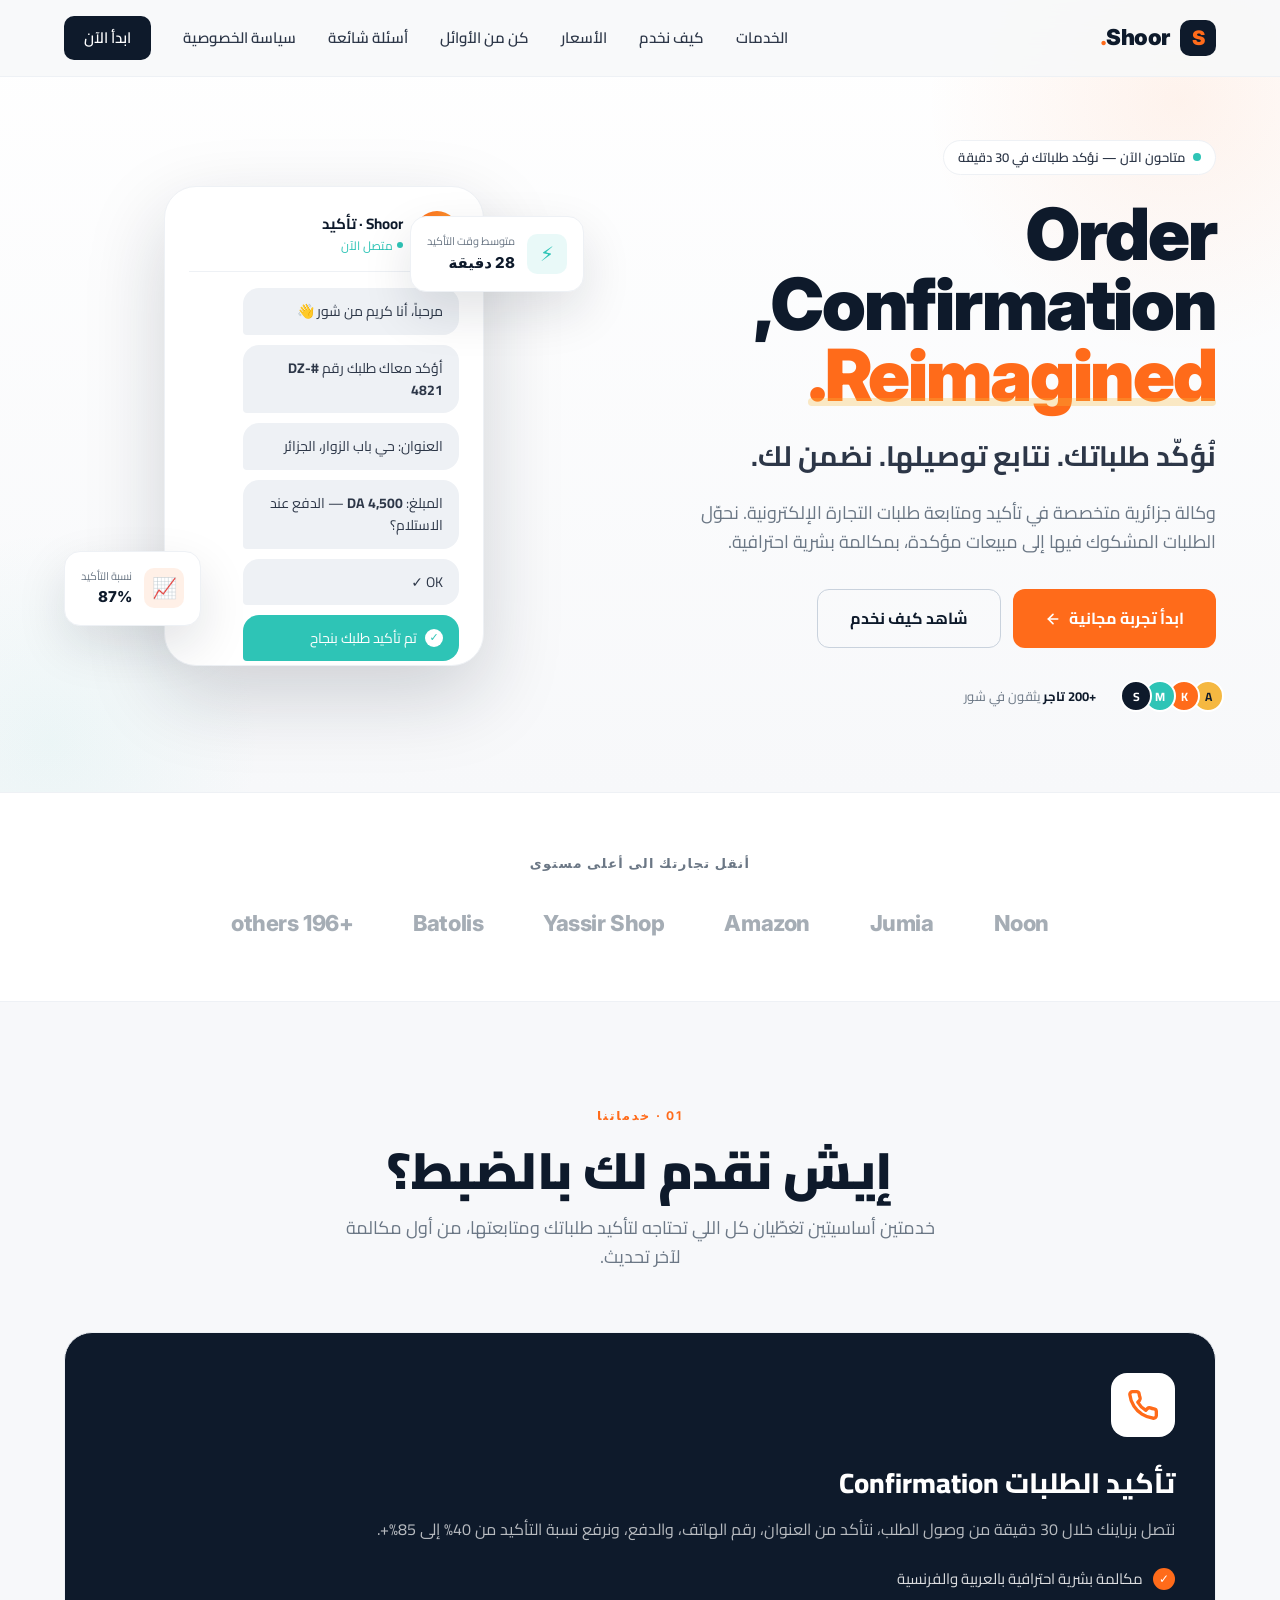
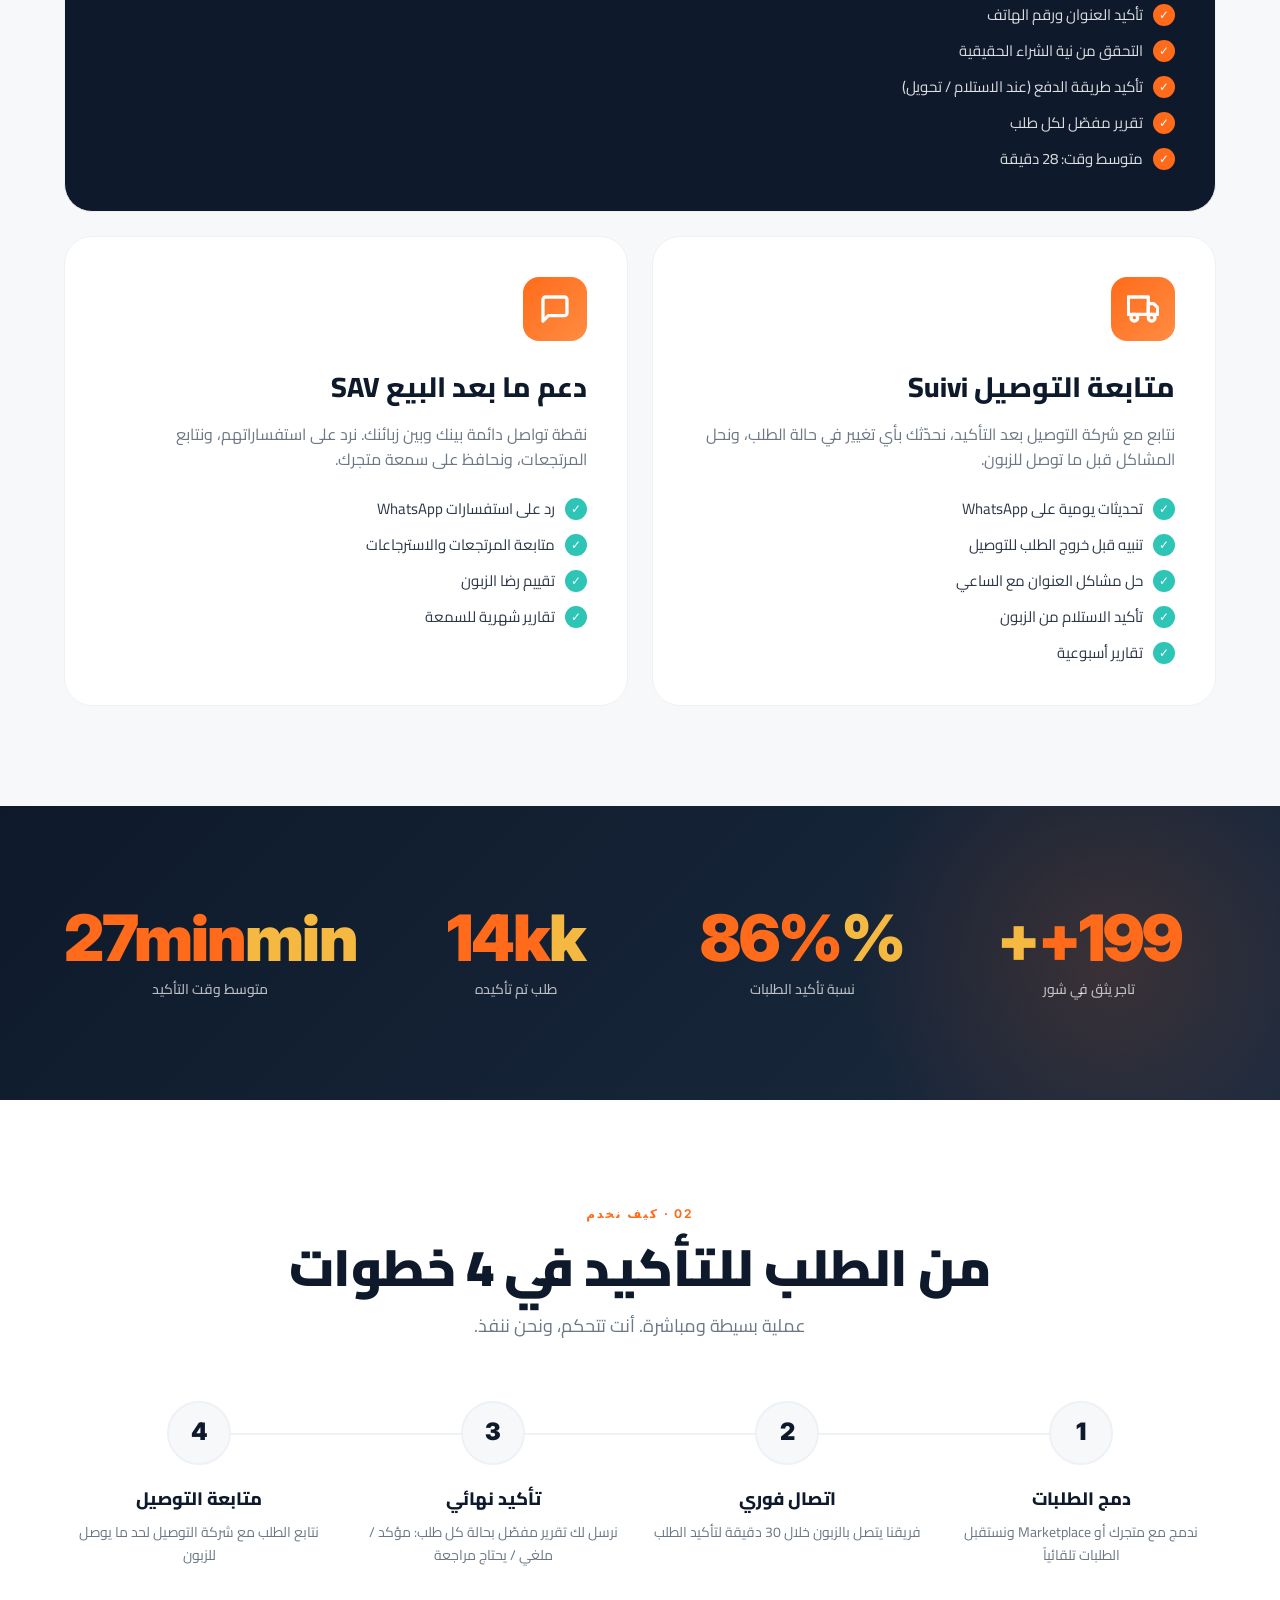
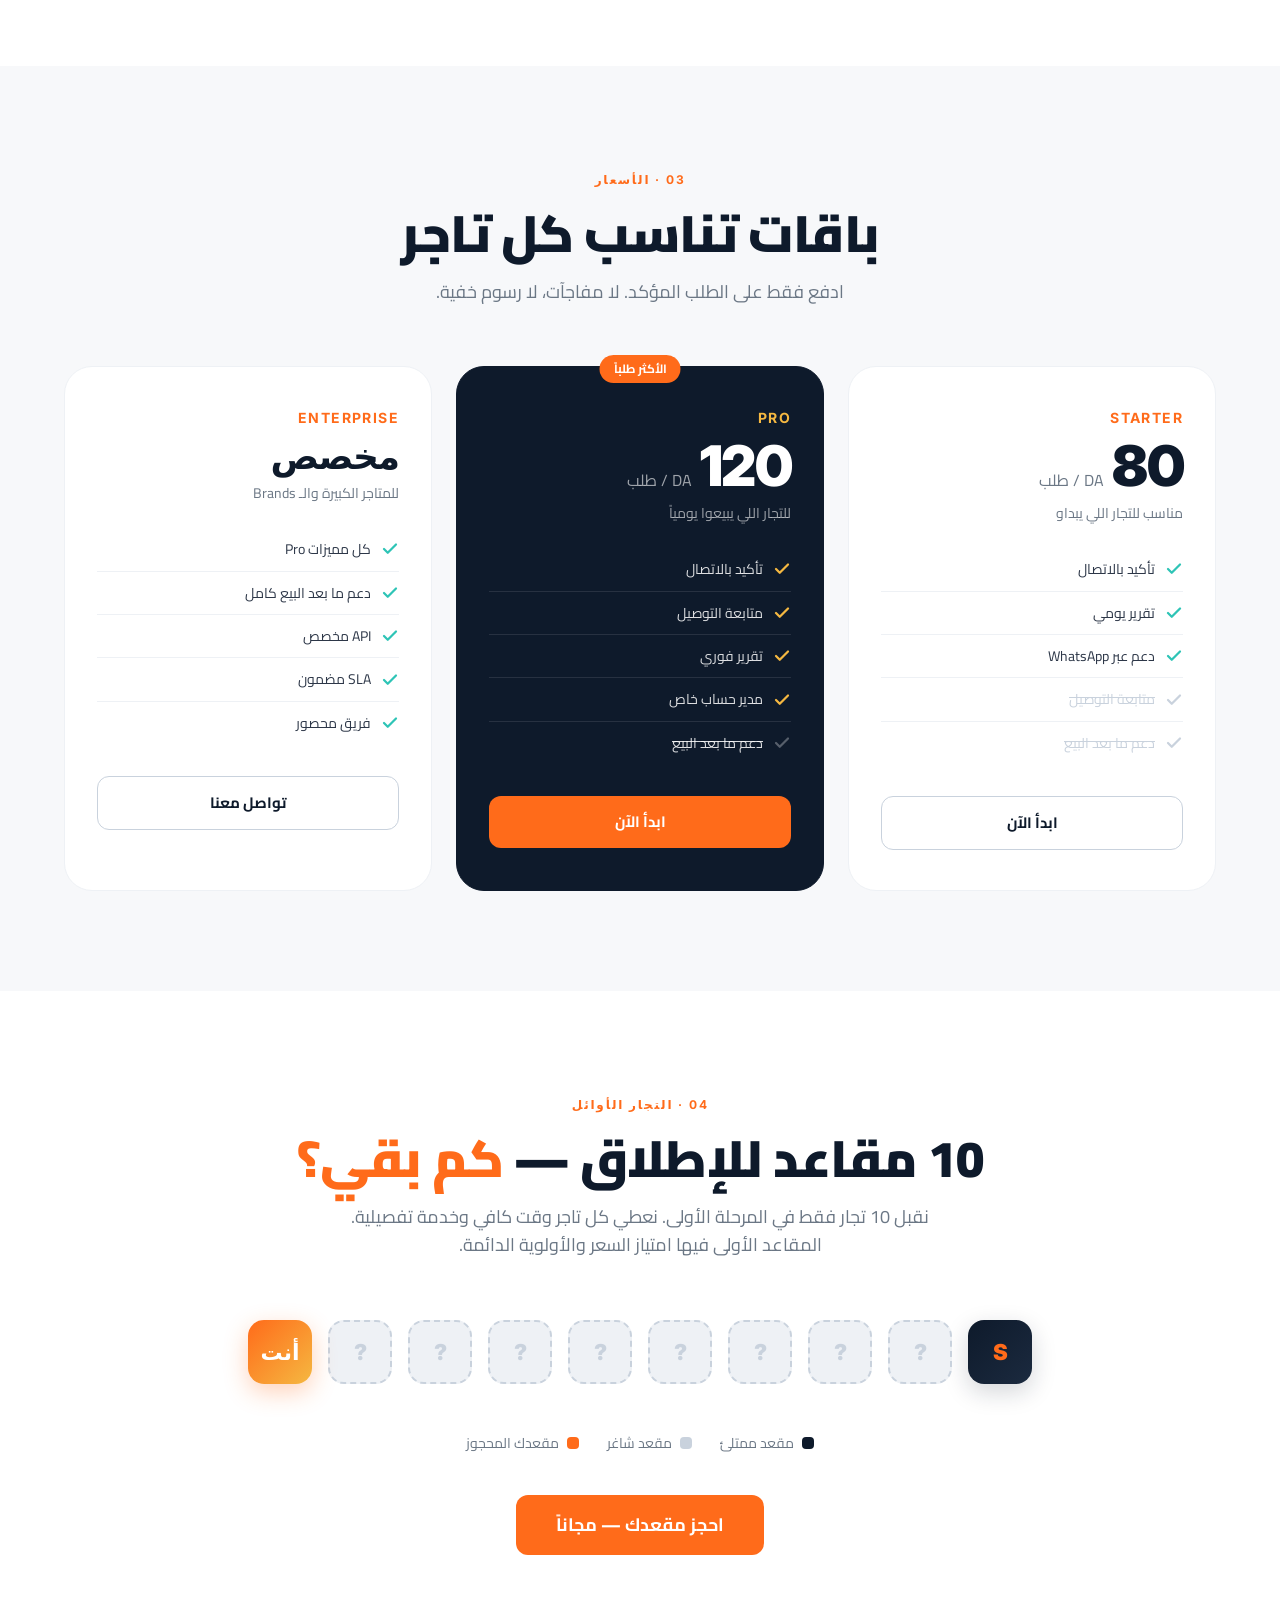
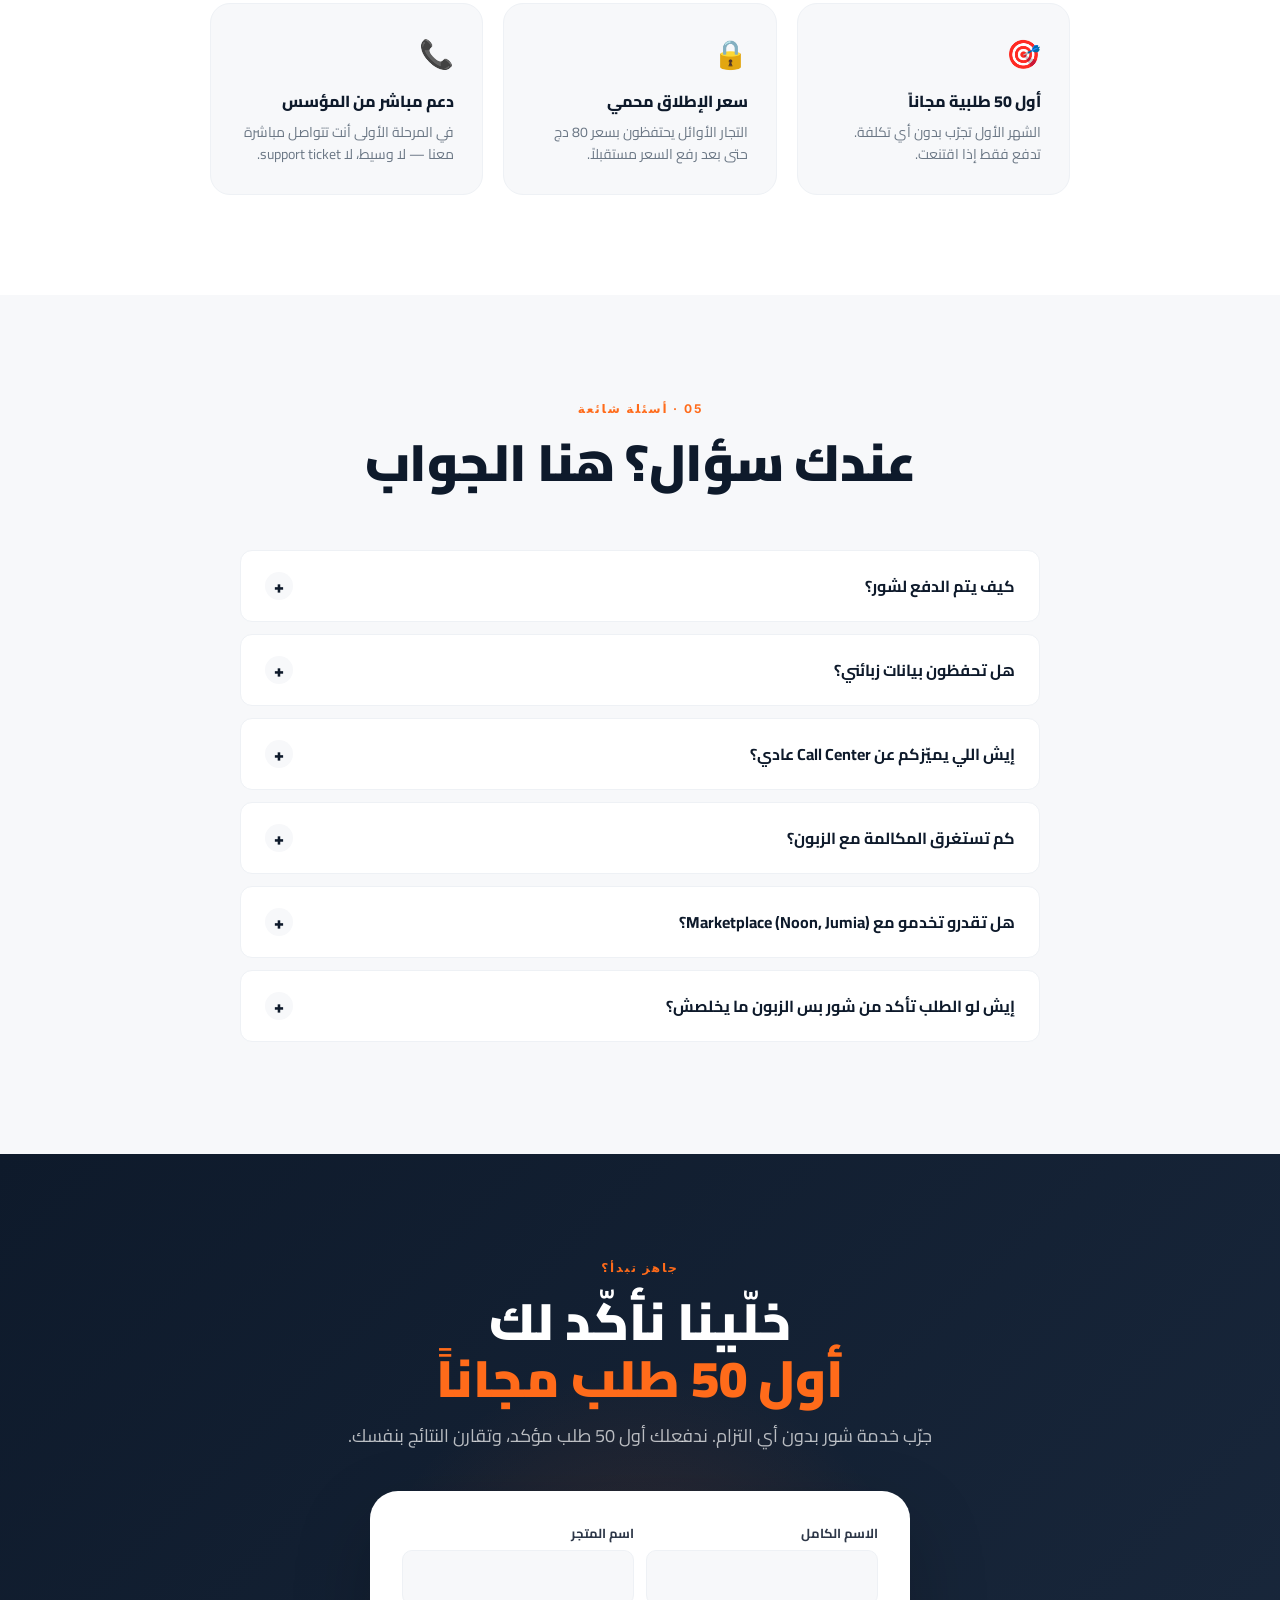
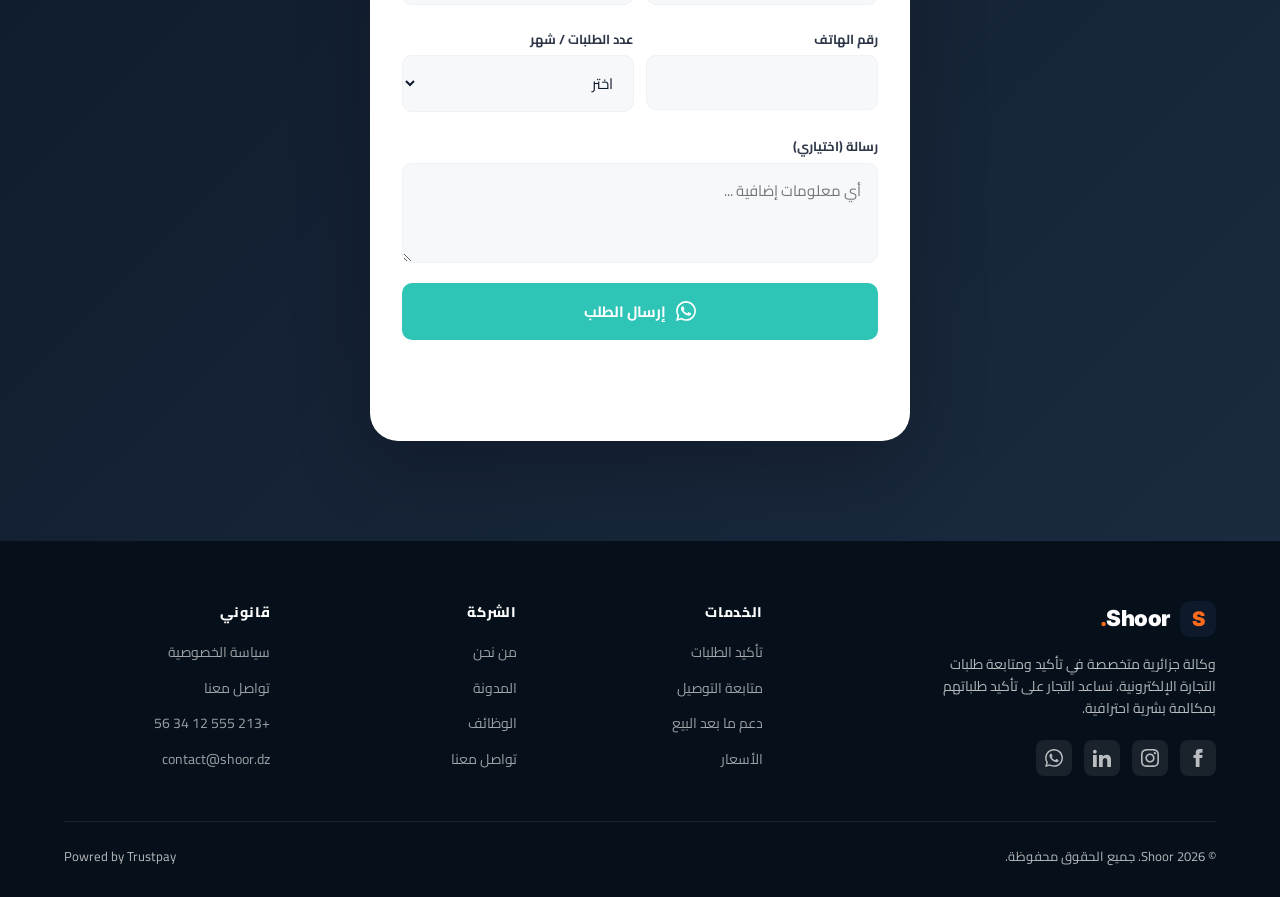
==== index.html @ 3af3f8d1 "Update index.html" ====
<!DOCTYPE html>
<html lang="ar" dir="rtl">
<head>
<meta charset="UTF-8" />
<meta name="viewport" content="width=device-width, initial-scale=1.0" />
<meta name="description" content="Shoor - وكالة تأكيد ومتابعة طلبات التجارة الإلكترونية في الجزائر. نؤكد طلبك في 30 دقيقة، بمكالمة بشرية احترافية." />
<meta name="theme-color" content="#0E1A2B" />
<title>Shoor · تأكيد طلبات التجارة الإلكترونية في الجزائر</title>

<link rel="preconnect" href="https://fonts.googleapis.com">
<link rel="preconnect" href="https://fonts.gstatic.com" crossorigin>
<link href="https://fonts.googleapis.com/css2?family=Cairo:wght@400;500;600;700;800;900&family=Inter:wght@400;500;600;700;800;900&display=swap" rel="stylesheet">

<style>
  :root {
    /* ====== BRAND TOKENS (EDITABLE) ====== */
    --navy:        #0E1A2B;
    --navy-soft:   #1B2A3F;
    --orange:      #FF6B1A;
    --orange-soft: #FF8C42;
    --gold:        #F5B841;
    --green:       #2EC4B6;
    --red:         #E63946;
    --off-white:   #F7F8FA;
    --gray-100:    #EEF1F5;
    --gray-300:    #C9D2DD;
    --gray-500:    #6B7785;
    --gray-700:    #2D3748;

    --font-ar: 'Cairo', system-ui, sans-serif;
    --font-en: 'Inter', system-ui, sans-serif;

    --radius-sm: 8px;
    --radius:    12px;
    --radius-lg: 20px;
    --radius-xl: 28px;

    --shadow-sm: 0 1px 2px rgba(14,26,43,0.06);
    --shadow:    0 4px 16px rgba(14,26,43,0.08);
    --shadow-lg: 0 20px 50px rgba(14,26,43,0.12);

    --container: 1200px;

    /* ====== WHATSAPP NUMBER (EDITABLE) ======
       غيّر الرقم هنا فقط — يبدأ بـ 213 دون علامة +
       Example: 213555123456
    */
    --whatsapp-number: "213782090353";
  }

  * { box-sizing: border-box; margin: 0; padding: 0; }
  html { scroll-behavior: smooth; }
  body {
    font-family: var(--font-ar);
    background: var(--off-white);
    color: var(--navy);
    line-height: 1.6;
    -webkit-font-smoothing: antialiased;
    overflow-x: hidden;
  }
  a { color: inherit; text-decoration: none; }
  button { font-family: inherit; cursor: pointer; border: none; background: none; }
  img, svg { display: block; max-width: 100%; }

  .container { max-width: var(--container); margin: 0 auto; padding: 0 24px; }

  /* ====== NAV ====== */
  .nav {
    position: fixed; top: 0; left: 0; right: 0; z-index: 100;
    background: rgba(247, 248, 250, 0.85);
    backdrop-filter: saturate(180%) blur(20px);
    -webkit-backdrop-filter: saturate(180%) blur(20px);
    border-bottom: 1px solid var(--gray-100);
    transition: background 0.3s;
  }
  .nav-inner {
    max-width: var(--container);
    margin: 0 auto; padding: 16px 24px;
    display: flex; justify-content: space-between; align-items: center;
  }
  .logo {
    display: flex; align-items: center; gap: 10px;
    font-family: var(--font-en); font-weight: 900; font-size: 22px;
    letter-spacing: -0.02em; color: var(--navy);
  }
  .logo-mark {
    width: 36px; height: 36px;
    background: var(--navy); border-radius: 10px;
    display: flex; align-items: center; justify-content: center;
    color: var(--orange); font-family: var(--font-en); font-weight: 900; font-size: 20px;
  }
  .logo-mark svg { width: 22px; height: 22px; }
  .nav-links {
    display: flex; gap: 32px; align-items: center;
  }
  .nav-links a {
    color: var(--gray-700); font-weight: 600; font-size: 15px;
    transition: color 0.2s;
  }
  .nav-links a:hover { color: var(--orange); }
  .nav-cta {
    background: var(--navy); color: white !important;
    padding: 10px 20px; border-radius: 10px;
    transition: transform 0.2s, background 0.2s;
  }
  .nav-cta:hover { background: var(--orange) !important; color: white !important; transform: translateY(-1px); }
  .nav-toggle { display: none; }

  /* ====== BUTTONS ====== */
  .btn {
    display: inline-flex; align-items: center; gap: 8px;
    padding: 14px 28px; border-radius: 12px;
    font-weight: 700; font-size: 15px;
    transition: all 0.2s;
    cursor: pointer;
  }
  .btn-primary { background: var(--orange); color: white; }
  .btn-primary:hover { background: var(--orange-soft); transform: translateY(-2px); box-shadow: 0 10px 24px rgba(255,107,26,0.3); }
  .btn-ghost { background: transparent; color: var(--navy); border: 1.5px solid var(--gray-300); }
  .btn-ghost:hover { border-color: var(--navy); background: var(--navy); color: white; }
  .btn-lg { padding: 16px 32px; font-size: 16px; }

  /* ====== HERO ====== */
  .hero {
    padding: 140px 0 80px;
    position: relative; overflow: hidden;
    background: linear-gradient(180deg, #FFFFFF 0%, var(--off-white) 100%);
  }
  .hero::before {
    content: ''; position: absolute; top: -200px; right: -200px;
    width: 600px; height: 600px;
    background: radial-gradient(circle, rgba(255,107,26,0.08) 0%, transparent 60%);
    border-radius: 50%;
    pointer-events: none;
  }
  .hero::after {
    content: ''; position: absolute; bottom: -200px; left: -200px;
    width: 500px; height: 500px;
    background: radial-gradient(circle, rgba(46,196,182,0.06) 0%, transparent 60%);
    border-radius: 50%;
    pointer-events: none;
  }
  .hero-grid {
    display: grid; grid-template-columns: 1.1fr 1fr;
    gap: 60px; align-items: center;
    position: relative; z-index: 1;
  }
  .hero-eyebrow {
    display: inline-flex; align-items: center; gap: 8px;
    background: white; border: 1px solid var(--gray-100);
    padding: 6px 14px; border-radius: 100px;
    font-size: 13px; font-weight: 600; color: var(--gray-700);
    margin-bottom: 24px;
  }
  .hero-eyebrow .dot {
    width: 8px; height: 8px; border-radius: 50%;
    background: var(--green);
    animation: pulse 2s ease-in-out infinite;
  }
  @keyframes pulse {
    0%, 100% { opacity: 1; transform: scale(1); }
    50% { opacity: 0.5; transform: scale(1.2); }
  }
  .hero h1 {
    font-family: var(--font-en);
    font-size: clamp(40px, 6vw, 72px);
    font-weight: 900; line-height: 0.98; letter-spacing: -0.03em;
    color: var(--navy); margin-bottom: 24px;
  }
  .hero h1 .accent { color: var(--orange); position: relative; display: inline-block; }
  .hero h1 .accent::after {
    content: ''; position: absolute; bottom: 4px; right: 0; left: 0;
    height: 8px; background: var(--gold); opacity: 0.3; border-radius: 4px;
  }
  .hero .ar-headline {
    font-size: clamp(20px, 2.5vw, 28px);
    color: var(--gray-700); font-weight: 700; margin-bottom: 20px;
  }
  .hero p {
    font-size: 18px; color: var(--gray-500);
    max-width: 540px; margin-bottom: 32px;
  }
  .hero-cta { display: flex; gap: 12px; flex-wrap: wrap; margin-bottom: 32px; }
  .hero-trust {
    display: flex; gap: 24px; align-items: center; flex-wrap: wrap;
    color: var(--gray-500); font-size: 13px;
  }
  .hero-trust .avatars { display: flex; }
  .hero-trust .avatars span {
    width: 32px; height: 32px; border-radius: 50%;
    border: 2px solid white; margin-right: -8px;
    background: var(--gold);
    display: flex; align-items: center; justify-content: center;
    font-weight: 700; color: var(--navy); font-size: 12px;
  }
  .hero-trust .avatars span:nth-child(2) { background: var(--orange); color: white; }
  .hero-trust .avatars span:nth-child(3) { background: var(--green); color: white; }
  .hero-trust .avatars span:nth-child(4) { background: var(--navy); color: white; }

  /* Hero visual */
  .hero-visual {
    position: relative; height: 480px;
  }
  .phone-card {
    position: absolute; top: 0; right: 50%; transform: translateX(50%);
    width: 320px; height: 480px;
    background: white; border-radius: 32px;
    box-shadow: 0 30px 80px rgba(14,26,43,0.18);
    padding: 24px;
    border: 1px solid var(--gray-100);
    overflow: hidden;
  }
  .phone-header {
    display: flex; align-items: center; gap: 12px;
    padding-bottom: 16px; border-bottom: 1px solid var(--gray-100);
    margin-bottom: 16px;
  }
  .phone-avatar {
    width: 44px; height: 44px; border-radius: 50%;
    background: linear-gradient(135deg, var(--orange), var(--gold));
    display: flex; align-items: center; justify-content: center;
    color: white; font-weight: 800; font-size: 18px;
    font-family: var(--font-en);
  }
  .phone-name { font-weight: 700; color: var(--navy); font-size: 15px; }
  .phone-status { font-size: 12px; color: var(--green); display: flex; align-items: center; gap: 4px; }
  .phone-status::before { content: ''; width: 6px; height: 6px; background: var(--green); border-radius: 50%; }
  .chat-bubble {
    background: var(--gray-100);
    padding: 12px 16px; border-radius: 16px 16px 16px 4px;
    font-size: 14px; color: var(--gray-700);
    margin-bottom: 10px; max-width: 80%;
  }
  .chat-bubble.incoming {
    background: var(--navy); color: white;
    border-radius: 16px 16px 4px 16px;
    margin-right: auto; margin-left: 0;
  }
  .chat-bubble.success {
    background: var(--green); color: white;
    border-radius: 16px 16px 16px 4px;
    display: flex; align-items: center; gap: 8px;
  }
  .chat-bubble .check {
    width: 18px; height: 18px; border-radius: 50%;
    background: white; color: var(--green);
    display: flex; align-items: center; justify-content: center;
    font-size: 11px; font-weight: 900;
  }
  .phone-typing {
    display: inline-flex; gap: 4px; padding: 8px 0;
  }
  .phone-typing span {
    width: 6px; height: 6px; background: var(--gray-300);
    border-radius: 50%;
    animation: typing 1.4s ease-in-out infinite;
  }
  .phone-typing span:nth-child(2) { animation-delay: 0.2s; }
  .phone-typing span:nth-child(3) { animation-delay: 0.4s; }
  @keyframes typing {
    0%, 60%, 100% { opacity: 0.3; transform: translateY(0); }
    30% { opacity: 1; transform: translateY(-4px); }
  }

  /* Floating cards */
  .floating-card {
    position: absolute;
    background: white; border-radius: 16px;
    box-shadow: var(--shadow-lg);
    padding: 16px; display: flex; align-items: center; gap: 12px;
    border: 1px solid var(--gray-100);
  }
  .floating-card .icon {
    width: 40px; height: 40px; border-radius: 10px;
    display: flex; align-items: center; justify-content: center;
    font-size: 20px;
  }
  .floating-card .label { font-size: 11px; color: var(--gray-500); }
  .floating-card .value { font-weight: 800; color: var(--navy); font-size: 15px; font-family: var(--font-en); }
  .fc-1 { top: 30px; right: 0; animation: float 4s ease-in-out infinite; }
  .fc-1 .icon { background: rgba(46,196,182,0.1); color: var(--green); }
  .fc-2 { bottom: 40px; left: 0; animation: float 4s ease-in-out infinite 2s; }
  .fc-2 .icon { background: rgba(255,107,26,0.1); color: var(--orange); }
  @keyframes float {
    0%, 100% { transform: translateY(0); }
    50% { transform: translateY(-12px); }
  }

  /* ====== SECTION DEFAULTS ====== */
  section { padding: 100px 0; position: relative; }
  .section-eyebrow {
    display: inline-block;
    font-family: var(--font-en);
    font-size: 12px; font-weight: 700; letter-spacing: 0.15em;
    text-transform: uppercase;
    color: var(--orange);
    margin-bottom: 16px;
  }
  .section-title {
    font-family: var(--font-ar);
    font-size: clamp(32px, 4vw, 52px);
    font-weight: 900; line-height: 1.1;
    color: var(--navy);
    margin-bottom: 16px;
    letter-spacing: -0.01em;
  }
  .section-sub {
    font-size: 18px; color: var(--gray-500);
    max-width: 600px; margin: 0 auto 60px;
    text-align: center;
  }
  .section-head { text-align: center; margin-bottom: 60px; }

  /* ====== LOGOS / TRUSTED BY ====== */
  .trusted {
    padding: 60px 0;
    background: white;
    border-top: 1px solid var(--gray-100);
    border-bottom: 1px solid var(--gray-100);
  }
  .trusted-label {
    text-align: center; color: var(--gray-500);
    font-size: 13px; font-weight: 600; letter-spacing: 0.1em;
    text-transform: uppercase; margin-bottom: 32px;
    font-family: var(--font-en);
  }
  .trusted-logos {
    display: flex; gap: 60px; justify-content: center; align-items: center;
    flex-wrap: wrap;
    opacity: 0.6;
  }
  .trusted-logos div {
    font-family: var(--font-en); font-weight: 800;
    color: var(--gray-500); font-size: 22px;
    letter-spacing: -0.02em;
  }

  /* ====== SERVICES ====== */
  .services { background: var(--off-white); }
  .services-grid {
    display: grid; grid-template-columns: repeat(2, 1fr);
    gap: 24px;
  }
  .service-card {
    background: white; border-radius: var(--radius-xl);
    padding: 40px; position: relative; overflow: hidden;
    transition: transform 0.3s, box-shadow 0.3s;
    border: 1px solid var(--gray-100);
  }
  .service-card:hover { transform: translateY(-4px); box-shadow: var(--shadow-lg); }
  .service-card.featured {
    background: var(--navy); color: white;
    grid-column: span 2;
  }
  .service-card.featured .service-desc { color: rgba(255,255,255,0.7); }
  .service-card.featured .service-features li { color: rgba(255,255,255,0.85); }
  .service-icon {
    width: 64px; height: 64px; border-radius: 16px;
    background: linear-gradient(135deg, var(--orange) 0%, var(--orange-soft) 100%);
    display: flex; align-items: center; justify-content: center;
    color: white; margin-bottom: 24px;
  }
  .service-card.featured .service-icon { background: white; color: var(--orange); }
  .service-icon svg { width: 32px; height: 32px; }
  .service-title {
    font-size: 28px; font-weight: 800;
    margin-bottom: 12px; color: inherit;
  }
  .service-desc {
    font-size: 16px; color: var(--gray-500);
    margin-bottom: 24px;
  }
  .service-features { list-style: none; display: grid; gap: 12px; }
  .service-features li {
    display: flex; align-items: center; gap: 10px;
    font-size: 15px; color: var(--gray-700);
  }
  .service-features li::before {
    content: '✓'; width: 22px; height: 22px; border-radius: 50%;
    background: var(--green); color: white;
    display: flex; align-items: center; justify-content: center;
    font-size: 12px; font-weight: 900; flex-shrink: 0;
  }
  .service-card.featured .service-features li::before { background: var(--orange); }

  /* ====== STATS ====== */
  .stats {
    background: linear-gradient(135deg, var(--navy) 0%, var(--navy-soft) 100%);
    color: white;
    position: relative; overflow: hidden;
  }
  .stats::before {
    content: ''; position: absolute; top: -50%; right: -10%;
    width: 600px; height: 600px;
    background: radial-gradient(circle, rgba(255,107,26,0.15) 0%, transparent 60%);
    border-radius: 50%;
  }
  .stats-grid {
    display: grid; grid-template-columns: repeat(4, 1fr);
    gap: 32px; position: relative; z-index: 1;
  }
  .stat {
    text-align: center;
  }
  .stat-num {
    font-family: var(--font-en);
    font-size: clamp(40px, 5vw, 64px);
    font-weight: 900; letter-spacing: -0.03em;
    color: var(--orange);
    margin-bottom: 8px; line-height: 1;
  }
  .stat-num::after { content: attr(data-suffix); color: var(--gold); }
  .stat-label {
    font-size: 14px; color: rgba(255,255,255,0.7);
    font-weight: 500;
  }

  /* ====== PROCESS ====== */
  .process { background: white; }
  .process-grid {
    display: grid; grid-template-columns: repeat(4, 1fr);
    gap: 24px; position: relative;
  }
  .process-step {
    text-align: center; position: relative;
  }
  .process-num {
    width: 64px; height: 64px; border-radius: 50%;
    background: var(--off-white); color: var(--navy);
    display: flex; align-items: center; justify-content: center;
    font-family: var(--font-en); font-weight: 900; font-size: 24px;
    margin: 0 auto 20px;
    border: 2px solid var(--gray-100);
    position: relative; z-index: 1;
    transition: all 0.3s;
  }
  .process-step:hover .process-num {
    background: var(--orange); color: white; border-color: var(--orange);
    transform: scale(1.1);
  }
  .process-title {
    font-size: 18px; font-weight: 800; color: var(--navy);
    margin-bottom: 8px;
  }
  .process-desc {
    font-size: 14px; color: var(--gray-500);
  }
  .process-grid::before {
    content: ''; position: absolute;
    top: 32px; right: 12.5%; left: 12.5%;
    height: 2px; background: var(--gray-100);
    z-index: 0;
  }

  /* ====== PRICING ====== */
  .pricing { background: var(--off-white); }
  .pricing-grid {
    display: grid; grid-template-columns: repeat(3, 1fr);
    gap: 24px;
  }
  .price-card {
    background: white; border-radius: var(--radius-xl);
    padding: 40px 32px;
    border: 1.5px solid var(--gray-100);
    transition: transform 0.3s, box-shadow 0.3s, border-color 0.3s;
    position: relative;
  }
  .price-card:hover { transform: translateY(-4px); box-shadow: var(--shadow-lg); }
  .price-card.popular {
    background: var(--navy); color: white;
    border-color: var(--navy);
    transform: scale(1.05);
  }
  .price-card.popular:hover { transform: scale(1.05) translateY(-4px); }
  .price-badge {
    position: absolute; top: -12px; left: 50%; transform: translateX(-50%);
    background: var(--orange); color: white;
    padding: 4px 14px; border-radius: 100px;
    font-size: 12px; font-weight: 700;
  }
  .price-name {
    font-size: 14px; font-weight: 700;
    color: var(--orange); text-transform: uppercase;
    letter-spacing: 0.1em; margin-bottom: 8px;
    font-family: var(--font-en);
  }
  .price-card.popular .price-name { color: var(--gold); }
  .price-amount {
    display: flex; align-items: baseline; gap: 8px;
    margin-bottom: 8px;
  }
  .price-amount .num {
    font-family: var(--font-en);
    font-size: 56px; font-weight: 900;
    line-height: 1; letter-spacing: -0.03em;
    color: var(--navy);
  }
  .price-card.popular .price-amount .num { color: white; }
  .price-amount .currency { font-size: 16px; color: var(--gray-500); }
  .price-card.popular .price-amount .currency { color: rgba(255,255,255,0.6); }
  .price-period { font-size: 14px; color: var(--gray-500); margin-bottom: 24px; }
  .price-card.popular .price-period { color: rgba(255,255,255,0.6); }
  .price-features { list-style: none; margin-bottom: 32px; }
  .price-features li {
    padding: 10px 0; font-size: 14px;
    display: flex; align-items: center; gap: 10px;
    color: var(--gray-700);
    border-bottom: 1px solid var(--gray-100);
  }
  .price-features li:last-child { border: none; }
  .price-card.popular .price-features li { color: rgba(255,255,255,0.85); border-color: rgba(255,255,255,0.1); }
  .price-features li svg { width: 18px; height: 18px; flex-shrink: 0; }
  .price-features li.disabled { color: var(--gray-300); text-decoration: line-through; }

  /* ====== EARLY ADOPTERS ====== */
  .early { background: white; }
  .early-inner {
    max-width: 860px; margin: 0 auto; text-align: center;
  }
  .early-slots {
    display: flex; justify-content: center; gap: 16px;
    flex-wrap: wrap; margin: 48px 0;
  }
  .slot {
    width: 64px; height: 64px; border-radius: 16px;
    display: flex; align-items: center; justify-content: center;
    font-size: 22px; font-weight: 900; font-family: var(--font-en);
    transition: transform 0.2s;
  }
  .slot:hover { transform: translateY(-3px); }
  .slot.taken {
    background: linear-gradient(135deg, var(--navy), var(--navy-soft));
    color: var(--orange);
    box-shadow: 0 8px 24px rgba(14,26,43,0.18);
  }
  .slot.open {
    background: var(--gray-100);
    color: var(--gray-300);
    border: 2px dashed var(--gray-300);
  }
  .slot.open::after { content: '?'; }
  .slot.you {
    background: linear-gradient(135deg, var(--orange), var(--gold));
    color: white;
    box-shadow: 0 8px 24px rgba(255,107,26,0.30);
    animation: pulse-slot 2s infinite;
  }
  @keyframes pulse-slot {
    0%, 100% { box-shadow: 0 8px 24px rgba(255,107,26,0.30); }
    50%       { box-shadow: 0 8px 36px rgba(255,107,26,0.55); }
  }
  .slots-legend {
    display: flex; justify-content: center; gap: 28px;
    margin-bottom: 40px; flex-wrap: wrap;
  }
  .legend-item {
    display: flex; align-items: center; gap: 8px;
    font-size: 14px; color: var(--gray-500);
  }
  .legend-dot {
    width: 12px; height: 12px; border-radius: 4px;
  }
  .legend-dot.taken  { background: var(--navy); }
  .legend-dot.open   { background: var(--gray-300); border: 2px dashed var(--gray-300); }
  .legend-dot.you    { background: var(--orange); }
  .early-perks {
    display: grid; grid-template-columns: repeat(3,1fr);
    gap: 20px; margin-top: 48px; text-align: right;
  }
  .perk-card {
    background: var(--off-white); border-radius: var(--radius-lg);
    padding: 28px; border: 1px solid var(--gray-100);
  }
  .perk-icon { font-size: 28px; margin-bottom: 12px; }
  .perk-title { font-weight: 800; color: var(--navy); margin-bottom: 6px; font-size: 16px; }
  .perk-desc  { font-size: 14px; color: var(--gray-500); line-height: 1.6; }

  /* ====== FAQ ====== */
  .faq { background: var(--off-white); }
  .faq-list { max-width: 800px; margin: 0 auto; }
  .faq-item {
    background: white; border-radius: var(--radius);
    margin-bottom: 12px; overflow: hidden;
    border: 1px solid var(--gray-100);
    transition: all 0.3s;
  }
  .faq-item.active { box-shadow: var(--shadow); }
  .faq-q {
    width: 100%; text-align: right;
    padding: 20px 24px;
    display: flex; justify-content: space-between; align-items: center;
    font-weight: 700; font-size: 16px; color: var(--navy);
  }
  .faq-q .icon {
    width: 28px; height: 28px; border-radius: 50%;
    background: var(--off-white); color: var(--navy);
    display: flex; align-items: center; justify-content: center;
    font-size: 18px; font-weight: 900;
    transition: all 0.3s;
    flex-shrink: 0; margin-right: 12px;
  }
  .faq-item.active .faq-q .icon {
    background: var(--orange); color: white; transform: rotate(45deg);
  }
  .faq-a {
    max-height: 0; overflow: hidden;
    transition: max-height 0.3s ease, padding 0.3s ease;
    color: var(--gray-500); font-size: 15px; line-height: 1.7;
  }
  .faq-item.active .faq-a { max-height: 300px; padding: 0 24px 20px; }

  /* ====== CTA / CONTACT ====== */
  .cta {
    background: linear-gradient(135deg, var(--navy) 0%, var(--navy-soft) 100%);
    color: white; position: relative; overflow: hidden;
  }
  .cta::before {
    content: ''; position: absolute; top: 50%; left: 50%;
    transform: translate(-50%, -50%);
    width: 800px; height: 800px;
    background: radial-gradient(circle, rgba(255,107,26,0.15) 0%, transparent 50%);
    pointer-events: none;
  }
  .cta-content { text-align: center; position: relative; z-index: 1; }
  .cta h2 {
    font-size: clamp(32px, 4vw, 52px);
    font-weight: 900; line-height: 1.1;
    margin-bottom: 16px;
  }
  .cta h2 .accent { color: var(--orange); }
  .cta p {
    font-size: 18px; color: rgba(255,255,255,0.7);
    max-width: 600px; margin: 0 auto 40px;
  }
  .contact-form {
    max-width: 540px; margin: 0 auto;
    background: white; padding: 32px;
    border-radius: var(--radius-xl);
    box-shadow: 0 30px 80px rgba(0,0,0,0.2);
  }
  .form-row { display: grid; grid-template-columns: 1fr 1fr; gap: 12px; margin-bottom: 12px; }
  .form-group { margin-bottom: 12px; text-align: right; }
  .form-group label {
    display: block; font-size: 13px; font-weight: 700;
    color: var(--gray-700); margin-bottom: 6px;
  }
  .form-group input, .form-group select, .form-group textarea {
    width: 100%; padding: 12px 16px;
    border: 1.5px solid var(--gray-100);
    border-radius: 10px; font-family: inherit; font-size: 15px;
    color: var(--navy); background: var(--off-white);
    transition: border-color 0.2s;
    direction: rtl;
  }
  .form-group input:focus, .form-group select:focus, .form-group textarea:focus {
    outline: none; border-color: var(--orange); background: white;
  }
  .form-group textarea { resize: vertical; min-height: 100px; }
  .form-submit {
    width: 100%; padding: 14px;
    background: var(--green); color: white;
    border-radius: 10px; font-weight: 700; font-size: 15px;
    margin-top: 8px;
    transition: all 0.2s;
    display: flex; align-items: center; justify-content: center; gap: 10px;
  }
  .form-submit:hover { background: #25a99c; transform: translateY(-1px); box-shadow: 0 10px 24px rgba(46,196,182,0.3); }
  .form-submit svg { width: 20px; height: 20px; }
  .form-note {
    text-align: center; margin-top: 12px;
    font-size: 12px; color: var(--gray-500);
  }
  .form-preview {
    margin-top: 12px;
    padding: 12px;
    background: var(--off-white);
    border: 1px dashed var(--gray-300);
    border-radius: 10px;
    font-size: 12px;
    color: var(--gray-500);
    text-align: right;
    max-height: 140px;
    overflow-y: auto;
    display: none;
    white-space: pre-wrap;
    direction: rtl;
  }
  .form-preview.visible { display: block; }

  /* ====== PRIVACY POLICY MODAL ====== */
  .modal-overlay {
    position: fixed; inset: 0;
    background: rgba(14, 26, 43, 0.7);
    backdrop-filter: blur(8px);
    -webkit-backdrop-filter: blur(8px);
    z-index: 1000;
    display: none;
    align-items: center; justify-content: center;
    padding: 24px;
    animation: fadeIn 0.25s ease;
  }
  .modal-overlay.open { display: flex; }
  @keyframes fadeIn { from { opacity: 0; } to { opacity: 1; } }
  .modal {
    background: white;
    border-radius: var(--radius-xl);
    width: 100%;
    max-width: 820px;
    max-height: 90vh;
    display: flex; flex-direction: column;
    box-shadow: 0 40px 100px rgba(0,0,0,0.4);
    overflow: hidden;
    animation: slideUp 0.3s ease;
  }
  @keyframes slideUp {
    from { transform: translateY(20px); opacity: 0; }
    to   { transform: translateY(0); opacity: 1; }
  }
  .modal-header {
    padding: 24px 32px;
    border-bottom: 1px solid var(--gray-100);
    display: flex; justify-content: space-between; align-items: center;
    background: var(--navy); color: white;
  }
  .modal-title { font-size: 22px; font-weight: 800; display: flex; align-items: center; gap: 10px; }
  .modal-title svg { width: 24px; height: 24px; color: var(--orange); }
  .modal-close {
    width: 36px; height: 36px;
    border-radius: 10px;
    background: rgba(255,255,255,0.08);
    color: white;
    display: flex; align-items: center; justify-content: center;
    font-size: 22px;
    transition: all 0.2s;
  }
  .modal-close:hover { background: var(--red); transform: rotate(90deg); }
  .modal-toolbar {
    padding: 14px 32px;
    border-bottom: 1px solid var(--gray-100);
    background: var(--off-white);
    display: flex; justify-content: space-between; align-items: center;
    gap: 12px; flex-wrap: wrap;
  }
  .toolbar-info {
    font-size: 13px; color: var(--gray-500);
    display: flex; align-items: center; gap: 8px;
  }
  .toolbar-info .dot {
    width: 8px; height: 8px; border-radius: 50%;
    background: var(--green);
  }
  .toolbar-info .dot.saved { background: var(--green); }
  .toolbar-info .dot.unsaved { background: var(--gold); }
  .toolbar-actions { display: flex; gap: 8px; flex-wrap: wrap; }
  .toolbar-btn {
    padding: 8px 16px;
    border-radius: 8px;
    font-size: 13px; font-weight: 700;
    border: 1.5px solid var(--gray-300);
    background: white;
    color: var(--gray-700);
    transition: all 0.2s;
    display: inline-flex; align-items: center; gap: 6px;
  }
  .toolbar-btn:hover { border-color: var(--navy); color: var(--navy); }
  .toolbar-btn.primary {
    background: var(--orange); color: white; border-color: var(--orange);
  }
  .toolbar-btn.primary:hover { background: var(--orange-soft); border-color: var(--orange-soft); }
  .toolbar-btn.danger {
    background: white; color: var(--red); border-color: var(--gray-300);
  }
  .toolbar-btn.danger:hover { background: var(--red); color: white; border-color: var(--red); }
  .toolbar-btn svg { width: 14px; height: 14px; }
  .modal-body {
    flex: 1; overflow-y: auto;
    padding: 24px 32px;
  }
  .modal-body .policy-readonly {
    flex: 1;
    overflow-y: auto;
    width: 100%;
    min-height: 360px;
    padding: 24px 32px;
    font-family: var(--font-ar);
    font-size: 15px;
    line-height: 1.9;
    color: var(--gray-700);
    direction: rtl;
    text-align: right;
    white-space: pre-wrap;
    word-wrap: break-word;
    margin: 0;
    background: transparent;
    user-select: text;
    -webkit-user-select: text;
    -moz-user-select: text;
    -ms-user-select: text;
  }
  .modal-body .policy-readonly::selection { background: rgba(255, 107, 26, 0.25); }
  .modal-body textarea { display: none; } /* إزالة أي textarea قابل للتعديل */
  .modal-footer {
    padding: 16px 32px;
    border-top: 1px solid var(--gray-100);
    background: var(--off-white);
    display: flex; justify-content: space-between; align-items: center;
    font-size: 12px; color: var(--gray-500);
    flex-wrap: wrap; gap: 8px;
  }
  .modal-footer .meta { display: flex; gap: 16px; flex-wrap: wrap; }
  .modal-footer .meta span { display: inline-flex; align-items: center; gap: 6px; }
  .modal-footer .meta strong { color: var(--navy); font-weight: 700; }

  /* ====== FOOTER ====== */
  .footer { background: #06101A; color: rgba(255,255,255,0.7); padding: 60px 0 30px; }
  .footer-grid {
    display: grid; grid-template-columns: 2fr 1fr 1fr 1fr;
    gap: 40px; margin-bottom: 40px;
  }
  .footer-brand .logo { color: white; margin-bottom: 16px; }
  .footer-brand p { font-size: 14px; max-width: 300px; margin-bottom: 20px; }
  .footer-social { display: flex; gap: 12px; }
  .footer-social a {
    width: 36px; height: 36px; border-radius: 8px;
    background: rgba(255,255,255,0.08);
    display: flex; align-items: center; justify-content: center;
    transition: all 0.2s;
  }
  .footer-social a:hover { background: var(--orange); color: white; }
  .footer-col h4 {
    color: white; font-size: 14px; font-weight: 800;
    margin-bottom: 16px; text-transform: uppercase;
    letter-spacing: 0.05em;
  }
  .footer-col ul { list-style: none; }
  .footer-col li { margin-bottom: 10px; }
  .footer-col a { font-size: 14px; color: rgba(255,255,255,0.6); transition: color 0.2s; cursor: pointer; }
  .footer-col a:hover { color: var(--orange); }
  .footer-bottom {
    border-top: 1px solid rgba(255,255,255,0.08);
    padding-top: 24px; display: flex; justify-content: space-between;
    font-size: 13px; flex-wrap: wrap; gap: 12px;
  }

  /* ====== ANIMATIONS ON SCROLL ====== */
  .reveal {
    opacity: 0; transform: translateY(30px);
    transition: opacity 0.7s ease, transform 0.7s ease;
  }
  .reveal.visible { opacity: 1; transform: translateY(0); }

  /* ====== RESPONSIVE ====== */
  @media (max-width: 968px) {
    .nav-links { display: none; position: fixed; top: 70px; left: 0; right: 0; background: white; flex-direction: column; padding: 24px; border-top: 1px solid var(--gray-100); }
    .nav-links.open { display: flex; }
    .nav-toggle { display: block; width: 36px; height: 36px; }
    .nav-toggle span { display: block; width: 24px; height: 2px; background: var(--navy); margin: 6px auto; transition: all 0.3s; }
    .nav-toggle.open span:nth-child(1) { transform: rotate(45deg) translate(6px, 6px); }
    .nav-toggle.open span:nth-child(2) { opacity: 0; }
    .nav-toggle.open span:nth-child(3) { transform: rotate(-45deg) translate(7px, -7px); }

    .hero { padding: 120px 0 60px; }
    .hero-grid { grid-template-columns: 1fr; gap: 40px; }
    .hero-visual { height: 400px; max-width: 320px; margin: 0 auto; }
    .phone-card { position: relative; top: auto; right: auto; transform: none; }

    .services-grid, .process-grid, .stats-grid, .test-grid, .pricing-grid, .early-perks {
      grid-template-columns: 1fr;
    }
    .service-card.featured { grid-column: span 1; }
    .process-grid::before { display: none; }
    .price-card.popular { transform: none; }
    .price-card.popular:hover { transform: translateY(-4px); }
    .stats-grid { grid-template-columns: repeat(2, 1fr); gap: 40px; }
    .form-row { grid-template-columns: 1fr; }
    .footer-grid { grid-template-columns: 1fr 1fr; }

    .modal { max-height: 95vh; }
    .modal-body { padding: 16px 20px; }
    .modal-header, .modal-toolbar, .modal-footer { padding: 14px 20px; }
  }
  @media (max-width: 540px) {
    .stats-grid { grid-template-columns: 1fr; }
    .footer-grid { grid-template-columns: 1fr; }
    .hero-cta { flex-direction: column; }
    .hero-cta .btn { width: 100%; justify-content: center; }
  }

  /* Prevent body scroll when modal open */
  body.modal-open { overflow: hidden; }
</style>
</head>
<body>

<!-- ====== NAV ====== -->
<nav class="nav" id="nav">
  <div class="nav-inner">
    <a href="#" class="logo">
      <span class="logo-mark">S</span>
      <span>Shoor<span style="color: var(--orange);">.</span></span>
    </a>
    <div class="nav-links" id="navLinks">
      <a href="#services">الخدمات</a>
      <a href="#process">كيف نخدم</a>
      <a href="#pricing">الأسعار</a>
      <a href="#early">كن من الأوائل</a>
      <a href="#faq">أسئلة شائعة</a>
      <a href="#" id="openPolicyNav">سياسة الخصوصية</a>
      <a href="#contact" class="nav-cta">ابدأ الآن</a>
    </div>
    <button class="nav-toggle" id="navToggle" aria-label="القائمة">
      <span></span><span></span><span></span>
    </button>
  </div>
</nav>

<!-- ====== HERO ====== -->
<section class="hero">
  <div class="container">
    <div class="hero-grid">
      <div class="hero-text">
        <div class="hero-eyebrow">
          <span class="dot"></span>
          متاحون الآن — نؤكد طلباتك في 30 دقيقة
        </div>
        <h1>
          Order<br/>
          Confirmation,<br/>
          <span class="accent">Reimagined.</span>
        </h1>
        <div class="ar-headline">نُؤكّد طلباتك. نتابع توصيلها. نضمن لك.</div>
        <p>
          وكالة جزائرية متخصصة في تأكيد ومتابعة طلبات التجارة الإلكترونية.
          نحوّل الطلبات المشكوك فيها إلى مبيعات مؤكدة، بمكالمة بشرية احترافية.
        </p>
        <div class="hero-cta">
          <a href="#contact" class="btn btn-primary btn-lg">
            ابدأ تجربة مجانية
            <svg width="16" height="16" viewBox="0 0 24 24" fill="none" stroke="currentColor" stroke-width="2.5" stroke-linecap="round" stroke-linejoin="round"><line x1="19" y1="12" x2="5" y2="12"/><polyline points="12 19 5 12 12 5"/></svg>
          </a>
          <a href="#process" class="btn btn-ghost btn-lg">شاهد كيف نخدم</a>
        </div>
        <div class="hero-trust">
          <div class="avatars">
            <span>A</span><span>K</span><span>M</span><span>S</span>
          </div>
          <span><strong style="color: var(--navy);">+200 تاجر</strong> يثقون في شور</span>
        </div>
      </div>
      <div class="hero-visual">
        <div class="phone-card">
          <div class="phone-header">
            <div class="phone-avatar">SK</div>
            <div>
              <div class="phone-name">Shoor · تأكيد</div>
              <div class="phone-status">متصل الآن</div>
            </div>
          </div>
          <div class="chat-bubble">مرحباً، أنا كريم من شور 👋</div>
          <div class="chat-bubble">أؤكد معاك طلبك رقم <strong>#DZ-4821</strong></div>
          <div class="chat-bubble">العنوان: حي باب الزوار، الجزائر</div>
          <div class="chat-bubble">المبلغ: <strong>4,500 DA</strong> — الدفع عند الاستلام؟</div>
          <div class="chat-bubble">OK ✓</div>
          <div class="chat-bubble success">
            <span class="check">✓</span>
            تم تأكيد طلبك بنجاح
          </div>
          <div class="phone-typing">
            <span></span><span></span><span></span>
          </div>
        </div>
        <div class="floating-card fc-1">
          <div class="icon">⚡</div>
          <div>
            <div class="label">متوسط وقت التأكيد</div>
            <div class="value">28 دقيقة</div>
          </div>
        </div>
        <div class="floating-card fc-2">
          <div class="icon">📈</div>
          <div>
            <div class="label">نسبة التأكيد</div>
            <div class="value">87%</div>
          </div>
        </div>
      </div>
    </div>
  </div>
</section>

<!-- ====== TRUSTED ====== -->
<section class="trusted">
  <div class="container">
    <div class="trusted-label">أنقل تجارتك الى أعلى مستوى</div>
    <div class="trusted-logos">
      <div>Noon</div>
      <div>Jumia</div>
      <div>Amazon</div>
      <div>Yassir Shop</div>
      <div>Batolis</div>
      <div>+196 others</div>
    </div>
  </div>
</section>

<!-- ====== SERVICES ====== -->
<section class="services" id="services">
  <div class="container">
    <div class="section-head">
      <span class="section-eyebrow">01 · خدماتنا</span>
      <h2 class="section-title">إيش نقدم لك بالضبط؟</h2>
      <p class="section-sub">
        خدمتين أساسيتين تغطّيان كل اللي تحتاجه لتأكيد طلباتك ومتابعتها، من أول مكالمة لآخر تحديث.
      </p>
    </div>
    <div class="services-grid">
      <div class="service-card featured reveal">
        <div class="service-icon">
          <svg viewBox="0 0 24 24" fill="none" stroke="currentColor" stroke-width="2.5" stroke-linecap="round" stroke-linejoin="round">
            <path d="M22 16.92v3a2 2 0 0 1-2.18 2 19.79 19.79 0 0 1-8.63-3.07 19.5 19.5 0 0 1-6-6 19.79 19.79 0 0 1-3.07-8.67A2 2 0 0 1 4.11 2h3a2 2 0 0 1 2 1.72 12.84 12.84 0 0 0 .7 2.81 2 2 0 0 1-.45 2.11L8.09 9.91a16 16 0 0 0 6 6l1.27-1.27a2 2 0 0 1 2.11-.45 12.84 12.84 0 0 0 2.81.7A2 2 0 0 1 22 16.92z"/>
          </svg>
        </div>
        <h3 class="service-title">تأكيد الطلبات Confirmation</h3>
        <p class="service-desc">
          نتصل بزباينك خلال 30 دقيقة من وصول الطلب، نتأكد من العنوان، رقم الهاتف،
          والدفع، ونرفع نسبة التأكيد من 40% إلى 85%+.
        </p>
        <ul class="service-features">
          <li>مكالمة بشرية احترافية بالعربية والفرنسية</li>
          <li>تأكيد العنوان ورقم الهاتف</li>
          <li>التحقق من نية الشراء الحقيقية</li>
          <li>تأكيد طريقة الدفع (عند الاستلام / تحويل)</li>
          <li>تقرير مفصّل لكل طلب</li>
          <li>متوسط وقت: 28 دقيقة</li>
        </ul>
      </div>
      <div class="service-card reveal">
        <div class="service-icon">
          <svg viewBox="0 0 24 24" fill="none" stroke="currentColor" stroke-width="2.5" stroke-linecap="round" stroke-linejoin="round">
            <rect x="1" y="3" width="15" height="13"/><polygon points="16 8 20 8 23 11 23 16 16 16 16 8"/><circle cx="5.5" cy="18.5" r="2.5"/><circle cx="18.5" cy="18.5" r="2.5"/>
          </svg>
        </div>
        <h3 class="service-title">متابعة التوصيل Suivi</h3>
        <p class="service-desc">
          نتابع مع شركة التوصيل بعد التأكيد، نحدّثك بأي تغيير في حالة الطلب،
          ونحل المشاكل قبل ما توصل للزبون.
        </p>
        <ul class="service-features">
          <li>تحديثات يومية على WhatsApp</li>
          <li>تنبيه قبل خروج الطلب للتوصيل</li>
          <li>حل مشاكل العنوان مع الساعي</li>
          <li>تأكيد الاستلام من الزبون</li>
          <li>تقارير أسبوعية</li>
        </ul>
      </div>
      <div class="service-card reveal">
        <div class="service-icon">
          <svg viewBox="0 0 24 24" fill="none" stroke="currentColor" stroke-width="2.5" stroke-linecap="round" stroke-linejoin="round">
            <path d="M21 15a2 2 0 0 1-2 2H7l-4 4V5a2 2 0 0 1 2-2h14a2 2 0 0 1 2 2z"/>
          </svg>
        </div>
        <h3 class="service-title">دعم ما بعد البيع SAV</h3>
        <p class="service-desc">
          نقطة تواصل دائمة بينك وبين زبائنك. نرد على استفساراتهم،
          ونتابع المرتجعات، ونحافظ على سمعة متجرك.
        </p>
        <ul class="service-features">
          <li>رد على استفسارات WhatsApp</li>
          <li>متابعة المرتجعات والاسترجاعات</li>
          <li>تقييم رضا الزبون</li>
          <li>تقارير شهرية للسمعة</li>
        </ul>
      </div>
    </div>
  </div>
</section>

<!-- ====== STATS ====== -->
<section class="stats">
  <div class="container">
    <div class="stats-grid">
      <div class="stat reveal">
        <div class="stat-num" data-suffix="+">200</div>
        <div class="stat-label">تاجر يثق في شور</div>
      </div>
      <div class="stat reveal">
        <div class="stat-num" data-suffix="%">87</div>
        <div class="stat-label">نسبة تأكيد الطلبات</div>
      </div>
      <div class="stat reveal">
        <div class="stat-num" data-suffix="k">15</div>
        <div class="stat-label">طلب تم تأكيده</div>
      </div>
      <div class="stat reveal">
        <div class="stat-num" data-suffix="min">28</div>
        <div class="stat-label">متوسط وقت التأكيد</div>
      </div>
    </div>
  </div>
</section>

<!-- ====== PROCESS ====== -->
<section class="process" id="process">
  <div class="container">
    <div class="section-head">
      <span class="section-eyebrow">02 · كيف نخدم</span>
      <h2 class="section-title">من الطلب للتأكيد في 4 خطوات</h2>
      <p class="section-sub">
        عملية بسيطة ومباشرة. أنت تتحكم، ونحن ننفذ.
      </p>
    </div>
    <div class="process-grid">
      <div class="process-step reveal">
        <div class="process-num">1</div>
        <h3 class="process-title">دمج الطلبات</h3>
        <p class="process-desc">ندمج مع متجرك أو Marketplace ونستقبل الطلبات تلقائياً</p>
      </div>
      <div class="process-step reveal">
        <div class="process-num">2</div>
        <h3 class="process-title">اتصال فوري</h3>
        <p class="process-desc">فريقنا يتصل بالزبون خلال 30 دقيقة لتأكيد الطلب</p>
      </div>
      <div class="process-step reveal">
        <div class="process-num">3</div>
        <h3 class="process-title">تأكيد نهائي</h3>
        <p class="process-desc">نرسل لك تقرير مفصّل بحالة كل طلب: مؤكد / ملغي / يحتاج مراجعة</p>
      </div>
      <div class="process-step reveal">
        <div class="process-num">4</div>
        <h3 class="process-title">متابعة التوصيل</h3>
        <p class="process-desc">نتابع الطلب مع شركة التوصيل لحد ما يوصل للزبون</p>
      </div>
    </div>
  </div>
</section>

<!-- ====== PRICING ====== -->
<section class="pricing" id="pricing">
  <div class="container">
    <div class="section-head">
      <span class="section-eyebrow">03 · الأسعار</span>
      <h2 class="section-title">باقات تناسب كل تاجر</h2>
      <p class="section-sub">
        ادفع فقط على الطلب المؤكد. لا مفاجآت، لا رسوم خفية.
      </p>
    </div>
    <div class="pricing-grid">
      <div class="price-card reveal">
        <div class="price-name">Starter</div>
        <div class="price-amount">
          <span class="num">80</span>
          <span class="currency">DA / طلب</span>
        </div>
        <div class="price-period">مناسب للتجار اللي يبداو</div>
        <ul class="price-features">
          <li><svg viewBox="0 0 24 24" fill="none" stroke="var(--green)" stroke-width="3" stroke-linecap="round" stroke-linejoin="round"><polyline points="20 6 9 17 4 12"/></svg> تأكيد بالاتصال</li>
          <li><svg viewBox="0 0 24 24" fill="none" stroke="var(--green)" stroke-width="3" stroke-linecap="round" stroke-linejoin="round"><polyline points="20 6 9 17 4 12"/></svg> تقرير يومي</li>
          <li><svg viewBox="0 0 24 24" fill="none" stroke="var(--green)" stroke-width="3" stroke-linecap="round" stroke-linejoin="round"><polyline points="20 6 9 17 4 12"/></svg> دعم عبر WhatsApp</li>
          <li class="disabled"><svg viewBox="0 0 24 24" fill="none" stroke="var(--gray-300)" stroke-width="3" stroke-linecap="round" stroke-linejoin="round"><polyline points="20 6 9 17 4 12"/></svg> متابعة التوصيل</li>
          <li class="disabled"><svg viewBox="0 0 24 24" fill="none" stroke="var(--gray-300)" stroke-width="3" stroke-linecap="round" stroke-linejoin="round"><polyline points="20 6 9 17 4 12"/></svg> دعم ما بعد البيع</li>
        </ul>
        <a href="#contact" class="btn btn-ghost" style="width:100%; justify-content: center;">ابدأ الآن</a>
      </div>
      <div class="price-card popular reveal">
        <div class="price-badge">الأكثر طلباً</div>
        <div class="price-name">Pro</div>
        <div class="price-amount">
          <span class="num">120</span>
          <span class="currency">DA / طلب</span>
        </div>
        <div class="price-period">للتجار اللي يبيعوا يومياً</div>
        <ul class="price-features">
          <li><svg viewBox="0 0 24 24" fill="none" stroke="var(--gold)" stroke-width="3" stroke-linecap="round" stroke-linejoin="round"><polyline points="20 6 9 17 4 12"/></svg> تأكيد بالاتصال</li>
          <li><svg viewBox="0 0 24 24" fill="none" stroke="var(--gold)" stroke-width="3" stroke-linecap="round" stroke-linejoin="round"><polyline points="20 6 9 17 4 12"/></svg> متابعة التوصيل</li>
          <li><svg viewBox="0 0 24 24" fill="none" stroke="var(--gold)" stroke-width="3" stroke-linecap="round" stroke-linejoin="round"><polyline points="20 6 9 17 4 12"/></svg> تقرير فوري</li>
          <li><svg viewBox="0 0 24 24" fill="none" stroke="var(--gold)" stroke-width="3" stroke-linecap="round" stroke-linejoin="round"><polyline points="20 6 9 17 4 12"/></svg> مدير حساب خاص</li>
          <li class="disabled"><svg viewBox="0 0 24 24" fill="none" stroke="rgba(255,255,255,0.3)" stroke-width="3" stroke-linecap="round" stroke-linejoin="round"><polyline points="20 6 9 17 4 12"/></svg> دعم ما بعد البيع</li>
        </ul>
        <a href="#contact" class="btn btn-primary" style="width:100%; justify-content: center;">ابدأ الآن</a>
      </div>
      <div class="price-card reveal">
        <div class="price-name">Enterprise</div>
        <div class="price-amount">
          <span class="num" style="font-size: 36px;">مخصص</span>
        </div>
        <div class="price-period">للمتاجر الكبيرة والـ Brands</div>
        <ul class="price-features">
          <li><svg viewBox="0 0 24 24" fill="none" stroke="var(--green)" stroke-width="3" stroke-linecap="round" stroke-linejoin="round"><polyline points="20 6 9 17 4 12"/></svg> كل مميزات Pro</li>
          <li><svg viewBox="0 0 24 24" fill="none" stroke="var(--green)" stroke-width="3" stroke-linecap="round" stroke-linejoin="round"><polyline points="20 6 9 17 4 12"/></svg> دعم ما بعد البيع كامل</li>
          <li><svg viewBox="0 0 24 24" fill="none" stroke="var(--green)" stroke-width="3" stroke-linecap="round" stroke-linejoin="round"><polyline points="20 6 9 17 4 12"/></svg> API مخصص</li>
          <li><svg viewBox="0 0 24 24" fill="none" stroke="var(--green)" stroke-width="3" stroke-linecap="round" stroke-linejoin="round"><polyline points="20 6 9 17 4 12"/></svg> SLA مضمون</li>
          <li><svg viewBox="0 0 24 24" fill="none" stroke="var(--green)" stroke-width="3" stroke-linecap="round" stroke-linejoin="round"><polyline points="20 6 9 17 4 12"/></svg> فريق محصور</li>
        </ul>
        <a href="#contact" class="btn btn-ghost" style="width:100%; justify-content: center;">تواصل معنا</a>
      </div>
    </div>
  </div>
</section>

<!-- ====== EARLY ADOPTERS ====== -->
<section class="early" id="early">
  <div class="container">
    <div class="early-inner">
      <div class="section-head">
        <span class="section-eyebrow">04 · التجار الأوائل</span>
        <h2 class="section-title">10 مقاعد للإطلاق — <span style="color:var(--orange)">كم بقي؟</span></h2>
        <p class="section-sub">
          نقبل 10 تجار فقط في المرحلة الأولى. نعطي كل تاجر وقت كافي وخدمة تفصيلية.<br/>
          المقاعد الأولى فيها امتياز السعر والأولوية الدائمة.
        </p>
      </div>

      <div class="early-slots">
        <div class="slot taken">S</div>
        <div class="slot open"></div>
        <div class="slot open"></div>
        <div class="slot open"></div>
        <div class="slot open"></div>
        <div class="slot open"></div>
        <div class="slot open"></div>
        <div class="slot open"></div>
        <div class="slot open"></div>
        <div class="slot you">أنت</div>
      </div>

      <div class="slots-legend">
        <div class="legend-item"><div class="legend-dot taken"></div> مقعد ممتلئ</div>
        <div class="legend-item"><div class="legend-dot open"></div> مقعد شاغر</div>
        <div class="legend-item"><div class="legend-dot you"></div> مقعدك المحجوز</div>
      </div>

      <a href="#contact" class="btn btn-primary" style="font-size:18px; padding: 16px 40px;">
        احجز مقعدك — مجاناً
      </a>

      <div class="early-perks">
        <div class="perk-card reveal">
          <div class="perk-icon">🎯</div>
          <div class="perk-title">أول 50 طلبية مجاناً</div>
          <div class="perk-desc">الشهر الأول تجرّب بدون أي تكلفة. تدفع فقط إذا اقتنعت.</div>
        </div>
        <div class="perk-card reveal">
          <div class="perk-icon">🔒</div>
          <div class="perk-title">سعر الإطلاق محمي</div>
          <div class="perk-desc">التجار الأوائل يحتفظون بسعر 80 دج حتى بعد رفع السعر مستقبلاً.</div>
        </div>
        <div class="perk-card reveal">
          <div class="perk-icon">📞</div>
          <div class="perk-title">دعم مباشر من المؤسس</div>
          <div class="perk-desc">في المرحلة الأولى أنت تتواصل مباشرة معنا — لا وسيط، لا support ticket.</div>
        </div>
      </div>
    </div>
  </div>
</section>

<!-- ====== FAQ ====== -->
<section class="faq" id="faq">
  <div class="container">
    <div class="section-head">
      <span class="section-eyebrow">05 · أسئلة شائعة</span>
      <h2 class="section-title">عندك سؤال؟ هنا الجواب</h2>
    </div>
    <div class="faq-list">
      <div class="faq-item">
        <button class="faq-q">
          <span>كيف يتم الدفع لشور؟</span>
          <span class="icon">+</span>
        </button>
        <div class="faq-a">
          الدفع يكون على أساس عدد الطلبات المؤكدة فقط (pay-per-confirmed). 
          ندفعلك فاتورة آخر الشهر، وتدفعها بتحويل بنكي أو CCP. لا توجد رسوم ثابتة شهرية.
        </div>
      </div>
      <div class="faq-item">
        <button class="faq-q">
          <span>هل تحفظون بيانات زبائني؟</span>
          <span class="icon">+</span>
        </button>
        <div class="faq-a">
          نعم، نحفظ البيانات بشكل آمن ومشفّر. نستخدمها فقط لغرض التأكيد، 
          ونحذفها بعد 30 يوم من إكمال الطلب. ملتزمين بـ NDA كامل.
        </div>
      </div>
      <div class="faq-item">
        <button class="faq-q">
          <span>إيش اللي يميّزكم عن Call Center عادي؟</span>
          <span class="icon">+</span>
        </button>
        <div class="faq-a">
          1) متخصصون في الـ e-commerce فقط (نفهم الـ conversion). 2) نقدم تقارير تفصيلية.
          3) ندمج مع متجرك. 4) ندير متابعة التوصيل، مش بس مكالمة تأكيد.
        </div>
      </div>
      <div class="faq-item">
        <button class="faq-q">
          <span>كم تستغرق المكالمة مع الزبون؟</span>
          <span class="icon">+</span>
        </button>
        <div class="faq-a">
          في المتوسط 2-3 دقائق. لا نُطِل ولا نُقصّر. نسأل الأسئلة الضرورية فقط: 
          تأكيد هوية، عنوان، طريقة دفع، ونسلّم.
        </div>
      </div>
      <div class="faq-item">
        <button class="faq-q">
          <span>هل تقدرو تخدمو مع Marketplace (Noon, Jumia)؟</span>
          <span class="icon">+</span>
        </button>
        <div class="faq-a">
          نعم. نخدم مع Noon، Jumia، Amazon، وكل المتاجر الجزائرية. 
          عندنا API integration جاهز للـ Marketplaces الكبرى.
        </div>
      </div>
      <div class="faq-item">
        <button class="faq-q">
          <span>إيش لو الطلب تأكد من شور بس الزبون ما يخلصش؟</span>
          <span class="icon">+</span>
        </button>
        <div class="faq-a">
          هذا الواقع اللي نقللوه مش اللي نشيلوه تماماً. نسبة الـ "no-show" عندنا 
          تنزل لـ 13% مقارنة بـ 40-60% بدون تأكيد. أنت تدفع فقط على الطلبات المؤكدة، 
          يعني حتى لو الزبون ما جاش، أنت ما خسرتش فلوس شور.
        </div>
      </div>
    </div>
  </div>
</section>

<!-- ====== CTA / CONTACT ====== -->
<section class="cta" id="contact">
  <div class="container">
    <div class="cta-content">
      <span class="section-eyebrow">جاهز تبدأ؟</span>
      <h2>خلّينا نأكّد لك<br/><span class="accent">أول 50 طلب مجاناً</span></h2>
      <p>جرّب خدمة شور بدون أي التزام. ندفعلك أول 50 طلب مؤكد، وتقارن النتائج بنفسك.</p>
      <div class="contact-form">
        <form id="contactForm">
          <div class="form-row">
            <div class="form-group">
              <label for="name">الاسم الكامل</label>
              <input type="text" id="name" required placeholder="" />
            </div>
            <div class="form-group">
              <label for="company">اسم المتجر</label>
              <input type="text" id="company" required placeholder="" />
            </div>
          </div>
          <div class="form-row">
            <div class="form-group">
              <label for="phone">رقم الهاتف</label>
              <input type="tel" id="phone" required placeholder="" />
            </div>
            <div class="form-group">
              <label for="volume">عدد الطلبات / شهر</label>
              <select id="volume" required>
                <option value="">اختر</option>
                <option>أقل من 100</option>
                <option>100 - 500</option>
                <option>500 - 2000</option>
                <option>أكثر من 2000</option>
              </select>
            </div>
          </div>
          <div class="form-group">
            <label for="message">رسالة (اختياري)</label>
            <textarea id="message" placeholder="أي معلومات إضافية ..."></textarea>
          </div>
          <button type="submit" class="form-submit" id="submitBtn">
            <svg viewBox="0 0 24 24" fill="currentColor" aria-hidden="true"><path d="M.057 24l1.687-6.163c-1.041-1.804-1.588-3.849-1.587-5.946.003-6.556 5.338-11.891 11.893-11.891 3.181.001 6.167 1.24 8.413 3.488 2.245 2.248 3.481 5.236 3.48 8.414-.003 6.557-5.338 11.892-11.893 11.892-1.99-.001-3.951-.5-5.688-1.448l-6.305 1.654zm6.597-3.807c1.676.995 3.276 1.591 5.392 1.592 5.448 0 9.886-4.434 9.889-9.885.002-5.462-4.415-9.89-9.881-9.892-5.452 0-9.887 4.434-9.889 9.884-.001 2.225.651 3.891 1.746 5.634l-.999 3.648 3.742-.981zm11.387-5.464c-.074-.124-.272-.198-.57-.347-.297-.149-1.758-.868-2.031-.967-.272-.099-.47-.149-.669.149-.198.297-.768.967-.941 1.165-.173.198-.347.223-.644.074-.297-.149-1.255-.462-2.39-1.475-.883-.788-1.48-1.761-1.653-2.059-.173-.297-.018-.458.13-.606.134-.133.297-.347.446-.521.151-.172.2-.296.3-.495.099-.198.05-.372-.025-.521-.075-.148-.669-1.611-.916-2.206-.242-.579-.487-.501-.669-.51l-.57-.01c-.198 0-.52.074-.792.372s-1.04 1.016-1.04 2.479 1.065 2.876 1.213 3.074c.149.198 2.095 3.2 5.076 4.487.709.306 1.263.489 1.694.626.712.226 1.36.194 1.872.118.571-.085 1.758-.719 2.006-1.413.248-.695.248-1.29.173-1.414z"/></svg>
            <span id="submitBtnText">إرسال الطلب  </span>
          </button>
          <p class="form-note"> راح يفتح واتساب تلقائياً مع الرسالة جاهزة</p>
          <div class="form-preview" id="formPreview"></div>
        </form>
      </div>
    </div>
  </div>
</section>

<!-- ====== FOOTER ====== -->
<footer class="footer">
  <div class="container">
    <div class="footer-grid">
      <div class="footer-brand">
        <a href="#" class="logo">
          <span class="logo-mark">S</span>
          <span>Shoor<span style="color: var(--orange);">.</span></span>
        </a>
        <p>وكالة جزائرية متخصصة في تأكيد ومتابعة طلبات التجارة الإلكترونية. نساعد التجار على تأكيد طلباتهم بمكالمة بشرية احترافية.</p>
        <div class="footer-social">
          <a href="#" aria-label="Facebook"><svg width="18" height="18" viewBox="0 0 24 24" fill="currentColor"><path d="M9 8h-3v4h3v12h5v-12h3.642l.358-4h-4v-1.667c0-.955.192-1.333 1.115-1.333h2.885v-5h-3.808c-3.596 0-5.192 1.583-5.192 4.615v3.385z"/></svg></a>
          <a href="#" aria-label="Instagram"><svg width="18" height="18" viewBox="0 0 24 24" fill="currentColor"><path d="M12 2.163c3.204 0 3.584.012 4.85.07 3.252.148 4.771 1.691 4.919 4.919.058 1.265.069 1.645.069 4.849 0 3.205-.012 3.584-.069 4.849-.149 3.225-1.664 4.771-4.919 4.919-1.266.058-1.644.07-4.85.07-3.204 0-3.584-.012-4.849-.07-3.26-.149-4.771-1.699-4.919-4.92-.058-1.265-.07-1.644-.07-4.849 0-3.204.013-3.583.07-4.849.149-3.227 1.664-4.771 4.919-4.919 1.266-.057 1.645-.069 4.849-.069zm0-2.163c-3.259 0-3.667.014-4.947.072-4.358.2-6.78 2.618-6.98 6.98-.059 1.281-.073 1.689-.073 4.948 0 3.259.014 3.668.072 4.948.2 4.358 2.618 6.78 6.98 6.98 1.281.058 1.689.072 4.948.072 3.259 0 3.668-.014 4.948-.072 4.354-.2 6.782-2.618 6.979-6.98.059-1.28.073-1.689.073-4.948 0-3.259-.014-3.667-.072-4.947-.196-4.354-2.617-6.78-6.979-6.98-1.281-.059-1.69-.073-4.949-.073zm0 5.838c-3.403 0-6.162 2.759-6.162 6.162s2.759 6.163 6.162 6.163 6.162-2.759 6.162-6.163c0-3.403-2.759-6.162-6.162-6.162zm0 10.162c-2.209 0-4-1.79-4-4 0-2.209 1.791-4 4-4s4 1.791 4 4c0 2.21-1.791 4-4 4zm6.406-11.845c-.796 0-1.441.645-1.441 1.44s.645 1.44 1.441 1.44c.795 0 1.439-.645 1.439-1.44s-.644-1.44-1.439-1.44z"/></svg></a>
          <a href="#" aria-label="LinkedIn"><svg width="18" height="18" viewBox="0 0 24 24" fill="currentColor"><path d="M4.98 3.5c0 1.381-1.11 2.5-2.48 2.5s-2.48-1.119-2.48-2.5c0-1.38 1.11-2.5 2.48-2.5s2.48 1.12 2.48 2.5zm.02 4.5h-5v16h5v-16zm7.982 0h-4.968v16h4.969v-8.399c0-4.67 6.029-5.052 6.029 0v8.399h4.988v-10.131c0-7.88-8.922-7.593-11.018-3.714v-2.155z"/></svg></a>
          <a href="#" aria-label="WhatsApp"><svg width="18" height="18" viewBox="0 0 24 24" fill="currentColor"><path d="M.057 24l1.687-6.163c-1.041-1.804-1.588-3.849-1.587-5.946.003-6.556 5.338-11.891 11.893-11.891 3.181.001 6.167 1.24 8.413 3.488 2.245 2.248 3.481 5.236 3.48 8.414-.003 6.557-5.338 11.892-11.893 11.892-1.99-.001-3.951-.5-5.688-1.448l-6.305 1.654zm6.597-3.807c1.676.995 3.276 1.591 5.392 1.592 5.448 0 9.886-4.434 9.889-9.885.002-5.462-4.415-9.89-9.881-9.892-5.452 0-9.887 4.434-9.889 9.884-.001 2.225.651 3.891 1.746 5.634l-.999 3.648 3.742-.981zm11.387-5.464c-.074-.124-.272-.198-.57-.347-.297-.149-1.758-.868-2.031-.967-.272-.099-.47-.149-.669.149-.198.297-.768.967-.941 1.165-.173.198-.347.223-.644.074-.297-.149-1.255-.462-2.39-1.475-.883-.788-1.48-1.761-1.653-2.059-.173-.297-.018-.458.13-.606.134-.133.297-.347.446-.521.151-.172.2-.296.3-.495.099-.198.05-.372-.025-.521-.075-.148-.669-1.611-.916-2.206-.242-.579-.487-.501-.669-.51l-.57-.01c-.198 0-.52.074-.792.372s-1.04 1.016-1.04 2.479 1.065 2.876 1.213 3.074c.149.198 2.095 3.2 5.076 4.487.709.306 1.263.489 1.694.626.712.226 1.36.194 1.872.118.571-.085 1.758-.719 2.006-1.413.248-.695.248-1.29.173-1.414z"/></svg></a>
        </div>
      </div>
      <div class="footer-col">
        <h4>الخدمات</h4>
        <ul>
          <li><a href="#services">تأكيد الطلبات</a></li>
          <li><a href="#services">متابعة التوصيل</a></li>
          <li><a href="#services">دعم ما بعد البيع</a></li>
          <li><a href="#pricing">الأسعار</a></li>
        </ul>
      </div>
      <div class="footer-col">
        <h4>الشركة</h4>
        <ul>
          <li><a href="#">من نحن</a></li>
          <li><a href="#">المدونة</a></li>
          <li><a href="#">الوظائف</a></li>
          <li><a href="#contact">تواصل معنا</a></li>
        </ul>
      </div>
      <div class="footer-col">
        <h4>قانوني</h4>
        <ul>
          <li><a href="#" id="openPolicyFooter">سياسة الخصوصية</a></li>
          <li><a href="#contact">تواصل معنا</a></li>
          <li><a href="tel:+213555123456">+213 555 12 34 56</a></li>
          <li><a href="mailto:contact@shoor.dz">contact@shoor.dz</a></li>
        </ul>
      </div>
    </div>
    <div class="footer-bottom">
      <span>© 2026 Shoor. جميع الحقوق محفوظة.</span>
      <span>Powred by Trustpay</span>
    </div>
  </div>
</footer>

<!-- ====== PRIVACY POLICY MODAL (READ-ONLY · LOCKED) ====== -->
<div class="modal-overlay" id="policyModal" role="dialog" aria-modal="true" aria-labelledby="policyTitle">
  <div class="modal">
    <div class="modal-header">
      <div class="modal-title">
        <span id="policyTitle">سياسة الخصوصية</span>
      </div>
      <button class="modal-close" id="closePolicy" aria-label="إغلاق">×</button>
    </div>
    <div class="modal-body">
      <pre class="policy-readonly" id="policyViewer" dir="rtl"></pre>
    </div>
  </div>
</div>

<script>
  // ====== MOBILE NAV ======
  const navToggle = document.getElementById('navToggle');
  const navLinks  = document.getElementById('navLinks');
  navToggle.addEventListener('click', () => {
    navToggle.classList.toggle('open');
    navLinks.classList.toggle('open');
  });
  document.querySelectorAll('.nav-links a').forEach(a => {
    a.addEventListener('click', () => {
      navToggle.classList.remove('open');
      navLinks.classList.remove('open');
    });
  });

  // ====== NAV SCROLL EFFECT ======
  const nav = document.getElementById('nav');
  let lastScroll = 0;
  window.addEventListener('scroll', () => {
    const cur = window.scrollY;
    if (cur > 50) nav.style.boxShadow = '0 4px 20px rgba(14,26,43,0.06)';
    else nav.style.boxShadow = 'none';
    lastScroll = cur;
  });

  // ====== REVEAL ON SCROLL ======
  const observer = new IntersectionObserver(entries => {
    entries.forEach(entry => {
      if (entry.isIntersecting) {
        entry.target.classList.add('visible');
        observer.unobserve(entry.target);
      }
    });
  }, { threshold: 0.1, rootMargin: '0px 0px -50px 0px' });
  document.querySelectorAll('.reveal').forEach(el => observer.observe(el));

  // ====== COUNTER ANIMATION ======
  const counterObserver = new IntersectionObserver(entries => {
    entries.forEach(entry => {
      if (entry.isIntersecting) {
        const el = entry.target;
        const text = el.textContent;
        const target = parseInt(text.replace(/\D/g, ''));
        const duration = 1500;
        const startTime = performance.now();
        const animate = (now) => {
          const progress = Math.min((now - startTime) / duration, 1);
          const eased = 1 - Math.pow(1 - progress, 3);
          const val = Math.floor(eased * target);
          el.textContent = val + (el.dataset.suffix || '');
          if (progress < 1) requestAnimationFrame(animate);
          else el.textContent = target + (el.dataset.suffix || '');
        };
        requestAnimationFrame(animate);
        counterObserver.unobserve(el);
      }
    });
  }, { threshold: 0.5 });
  document.querySelectorAll('.stat-num').forEach(el => counterObserver.observe(el));

  // ====== FAQ ACCORDION ======
  document.querySelectorAll('.faq-q').forEach(btn => {
    btn.addEventListener('click', () => {
      const item = btn.parentElement;
      const isActive = item.classList.contains('active');
      document.querySelectorAll('.faq-item').forEach(i => i.classList.remove('active'));
      if (!isActive) item.classList.add('active');
    });
  });

  // ====== CONTACT FORM → WHATSAPP ======
  const contactForm = document.getElementById('contactForm');
  const submitBtn = document.getElementById('submitBtn');
  const submitBtnText = document.getElementById('submitBtnText');
  const formPreview = document.getElementById('formPreview');

  // Safely read --whatsapp-number and strip anything but digits.
  // CSS var() in computed style returns as " 213555123456 " (with whitespace)
  const WHATSAPP_NUMBER = (getComputedStyle(document.documentElement).getPropertyValue('--whatsapp-number') || '').trim().replace(/[^0-9]/g, '');
  console.log('[Shoor] WhatsApp number:', WHATSAPP_NUMBER || '(empty — check --whatsapp-number in CSS)');

  // Plain text version (used in WhatsApp message)
  function buildWhatsAppMessage(data) {
    const lines = [
      ,
      `👤 *الاسم:* ${data.name}`,
      `🏪 *اسم المتجر:* ${data.company}`,
      `📞 *رقم الهاتف:* ${data.phone}`,
      `📊 *عدد الطلبات / شهر:* ${data.volume}`,
    ];
    if (data.message && data.message.trim()) {
      lines.push('', '💬 *الرسالة:*', data.message.trim());
    }
    lines.push('', '─────────────────', '_تم الإرسال من نموذج الموقع_');
    return lines.join('\n');
  }

  // Show preview when user fills the form (live)
  function updatePreview() {
    const fd = new FormData(contactForm);
    const data = {
      name: fd.get('name') || '',
      company: fd.get('company') || '',
      phone: fd.get('phone') || '',
      volume: fd.get('volume') || '',
      message: fd.get('message') || '',
    };
    if (!data.name && !data.company && !data.phone && !data.volume) {
      formPreview.classList.remove('visible');
      return;
    }
    formPreview.textContent = buildWhatsAppMessage(data);
    formPreview.classList.add('visible');
  }

  ['name','company','phone','volume','message'].forEach(id => {
    const el = document.getElementById(id);
    if (el) el.addEventListener('input', updatePreview);
    if (el) el.addEventListener('change', updatePreview);
  });

  /**
   * Visually flag the empty fields, focus the first one, and shake the submit button.
   * Returns true if all required fields are valid.
   */
  function validateForm(data) {
    const required = [
      { id: 'name',    label: 'الاسم الكامل',     value: data.name },
      { id: 'company', label: 'اسم المتجر',       value: data.company },
      { id: 'phone',   label: 'رقم الهاتف',       value: data.phone },
      { id: 'volume',  label: 'عدد الطلبات / شهر', value: data.volume },
    ];
    // Clear previous error states
    required.forEach(f => {
      const el = document.getElementById(f.id);
      if (el) el.style.borderColor = '';
    });

    const missing = required.filter(f => !f.value || !f.value.trim());
    if (missing.length === 0) return null; // valid

    // Highlight & focus the first missing field
    missing.forEach((f, i) => {
      const el = document.getElementById(f.id);
      if (el && i === 0) {
        el.style.borderColor = 'var(--red)';
        el.style.background = 'rgba(230,57,70,0.04)';
        el.focus({ preventScroll: false });
        // Smooth scroll to the first invalid field
        el.scrollIntoView({ behavior: 'smooth', block: 'center' });
      }
    });
    return missing.map(f => f.label);
  }

  contactForm.addEventListener('submit', (e) => {
    e.preventDefault();

    const fd = new FormData(contactForm);
    // Read directly from DOM as a safety net (FormData can be flaky in some browsers on selects)
    const domName    = (document.getElementById('name')    || {}).value || '';
    const domCompany = (document.getElementById('company') || {}).value || '';
    const domPhone   = (document.getElementById('phone')   || {}).value || '';
    const domVolume  = (document.getElementById('volume')  || {}).value || '';
    const domMessage = (document.getElementById('message') || {}).value || '';
    const data = {
      name:    (fd.get('name')    || domName).toString().trim(),
      company: (fd.get('company') || domCompany).toString().trim(),
      phone:   (fd.get('phone')   || domPhone).toString().trim(),
      volume:  (fd.get('volume')  || domVolume).toString().trim(),
      message: (fd.get('message') || domMessage).toString().trim(),
    };
    console.log('[Shoor] Form data:', data);

    const missing = validateForm(data);
    if (missing && missing.length > 0) {
      const list = missing.join(' • ');
      submitBtn.style.background = 'var(--red)';
      submitBtnText.textContent = '⚠ عبّي الحقول الناقصة';
      // Inline message under the button (instead of blocking alert)
      let inlineMsg = document.getElementById('inlineError');
      if (!inlineMsg) {
        inlineMsg = document.createElement('p');
        inlineMsg.id = 'inlineError';
        inlineMsg.style.cssText = 'margin-top:10px; padding:10px 14px; background:rgba(230,57,70,0.08); color:var(--red); border-radius:8px; font-size:13px; font-weight:600; text-align:center; border:1px solid rgba(230,57,70,0.2);';
        submitBtn.parentNode.insertBefore(inlineMsg, submitBtn.nextSibling);
      }
      inlineMsg.textContent = `⚠️ رجاءً عبّي: ${list}`;
      inlineMsg.style.display = 'block';
      // Shake effect on button
      submitBtn.animate(
        [{ transform: 'translateX(0)' }, { transform: 'translateX(-6px)' }, { transform: 'translateX(6px)' }, { transform: 'translateX(-4px)' }, { transform: 'translateX(0)' }],
        { duration: 350 }
      );
      setTimeout(() => {
        submitBtn.style.background = '';
        submitBtnText.textContent = 'إرسال الطلب عبر WhatsApp';
      }, 2500);
      return;
    }

    if (!WHATSAPP_NUMBER || WHATSAPP_NUMBER.length < 9) {
      const inlineMsg = document.getElementById('inlineError') || (() => {
        const el = document.createElement('p');
        el.id = 'inlineError';
        el.style.cssText = 'margin-top:10px; padding:10px 14px; background:rgba(230,57,70,0.08); color:var(--red); border-radius:8px; font-size:13px; font-weight:600; text-align:center; border:1px solid rgba(230,57,70,0.2);';
        submitBtn.parentNode.insertBefore(el, submitBtn.nextSibling);
        return el;
      })();
      inlineMsg.style.display = 'block';
      inlineMsg.textContent = '⚠️ رقم WhatsApp غير مُعرّف. تواصل مع المطوّر (--whatsapp-number في CSS).';
      console.error('[Shoor] WHATSAPP_NUMBER is empty. Set --whatsapp-number in :root CSS.');
      return;
    }

    // Clear any leftover error msg
    const oldErr = document.getElementById('inlineError');
    if (oldErr) oldErr.style.display = 'none';

    const message = buildWhatsAppMessage(data);
    const url = `https://wa.me/${WHATSAPP_NUMBER}?text=${encodeURIComponent(message)}`;

    // Visual feedback before redirect
    const originalBg = submitBtn.style.background;
    submitBtn.style.background = '#25a99c';
    submitBtnText.textContent = '✓ جاري الفتح...';
    submitBtn.disabled = true;

    // Small delay so the user sees the feedback
    setTimeout(() => {
      window.open(url, '_blank', 'noopener');
      submitBtnText.textContent = '✓ تم الإرسال';
      submitBtn.style.background = 'var(--green)';
      setTimeout(() => {
        submitBtnText.textContent = 'إرسال الطلب عبر WhatsApp';
        submitBtn.style.background = originalBg;
        submitBtn.disabled = false;
        contactForm.reset();
        formPreview.classList.remove('visible');
      }, 2500);
    }, 400);
  });

  // ====== SMOOTH SCROLL ======
  document.querySelectorAll('a[href^="#"]').forEach(a => {
    a.addEventListener('click', e => {
      const href = a.getAttribute('href');
      if (href === '#') return;
      const target = document.querySelector(href);
      if (target) {
        e.preventDefault();
        const offset = 80;
        const top = target.getBoundingClientRect().top + window.scrollY - offset;
        window.scrollTo({ top, behavior: 'smooth' });
      }
    });
  });

  // ============================================================
  // ====== PRIVACY POLICY MODAL (READ-ONLY · LOCKED) ======
  // النص محفوظ هنا كقيمة ثابتة في الكود — لا يُعدَّل ولا يُحفظ في المتصفح.
  // ============================================================
  const POLICY_TEXT = `سياسة الخصوصية — Shoor


سياسة الخصوصية — Shoor

آخر تحديث: 2026

1. المقدمة
نلتزم في Shoor بحماية خصوصية زبائننا (التجار) وبيانات زبائنهم (المستهلكين). توضح هذه السياسة كيف نجمع، نستخدم، نحفظ، ونحمي المعلومات الشخصية.

الأساس القانوني للتعامل مع بياناتكم هو القانون (18/07) المتعلق بحماية الاشخاص الطبيعيين في مجال معالجة المعطيات ذات الطابع الشخصي والقانون (18/05) المتعلق بالتجارة الالكترونية بحيث يتم  بناءا على موافقتكم الصريحة على ذلك

2. المعلومات التي نجمعها
نجمع فقط المعلومات الضرورية لتقديم خدمة التأكيد ومتابعة الطلبات:
- اسم التاجر، اسم المتجر، رقم الهاتف، البريد الإلكتروني.
- بيانات الطلبات (اسم الزبون، عنوان التوصيل، رقم الهاتف، قيمة الطلب).
- بيانات الاتصال الناتجة عن المكالمات (نتيجتها فقط، مدة المكالمة، ملخص).

3. كيف نستخدم معلوماتك
- تقديم خدمة تأكيد الطلبات.
- متابعة حالة التوصيل مع شركة الشحن.
- التواصل معك بخصوص حسابك.
- تحسين الخدمة ومنع الاحتيال.
- نستخدمها فقط لغرض التأكيد، لا نبيعها ولا نشاركها مع طرف ثالث لأغراض تسويقية.

4. حماية البيانات
- البيانات محفوظة على خوادم مشفّرة.
- الوصول محدود للموظفين المصرّح لهم فقط.
- ملتزمين بـ NDA كامل مع كل عضو في الفريق.
- نستخدم HTTPS لكل الاتصالات.

5. مدة الاحتفاظ بالبيانات
- بيانات الزبائن: 36 شهر من إكمال الطلب ثم تُحذف تلقائياً.
- بيانات التجار: طوال فترة التعاون + 12 شهر بعد آخر نشاط (لأغراض الفوترة فقط).
- بيانات المحاسبة: 10 سنوات كما يقتضي القانون التجاري الجزائري.

6. مشاركة البيانات مع أطراف ثالثة
نشارك بيانات الزبائن فقط مع:
- شركة التوصيل المختارة من التاجر.
- مزودي الدفع (عند الحاجة).
- لا نشارك أي شيء لأي غرض تسويقي.

7. حقوقك
يحق لك في أي وقت:
- طلب نسخة من بياناتك.
- تصحيح أي معلومة خاطئة.
- طلب حذف بياناتك.
- سحب الموافقة على المعالجة.
- تقديم شكوى للسلطة المختصة .

8. ملفات تعريف الارتباط (Cookies)
الموقع يستخدم cookies تقنية فقط (إعدادات اللغة، الجلسة). لا نستخدم cookies تتبعية أو إعلانية.

9. التعديلات
نحتفظ بالحق في تعديل هذه السياسة. سنُعلمك عبر البريد الإلكتروني قبل 30 يوماً من أي تغيير جوهري.

10. التواصل
لأي سؤال يخص الخصوصية:
- البريد: contact@shoor.online
- الهاتف: 0782090353
`;

  // Elements
  const policyModal = document.getElementById('policyModal');
  const policyViewer = document.getElementById('policyViewer');
  const closePolicyBtn = document.getElementById('closePolicy');
  const openPolicyNav = document.getElementById('openPolicyNav');
  const openPolicyFooter = document.getElementById('openPolicyFooter');

  function renderPolicy() {
    policyViewer.textContent = POLICY_TEXT;
    policyViewer.addEventListener('contextmenu', e => e.preventDefault());
    policyViewer.addEventListener('copy', e => e.preventDefault());
  }

  function openPolicy() {
    policyModal.classList.add('open');
    document.body.classList.add('modal-open');
  }

  function closePolicy() {
    policyModal.classList.remove('open');
    document.body.classList.remove('modal-open');
  }

  // Wire up events
  closePolicyBtn.addEventListener('click', closePolicy);
  policyModal.addEventListener('click', (e) => { if (e.target === policyModal) closePolicy(); });

  // Open handlers
  const policyOpeners = [openPolicyNav, openPolicyFooter];
  policyOpeners.forEach(el => {
    if (el) el.addEventListener('click', (e) => { e.preventDefault(); openPolicy(); });
  });

  // Keyboard shortcuts
  document.addEventListener('keydown', (e) => {
    if (e.key === 'Escape' && policyModal.classList.contains('open')) closePolicy();
  });

  // Init
  renderPolicy();
</script>

</body>
</html>
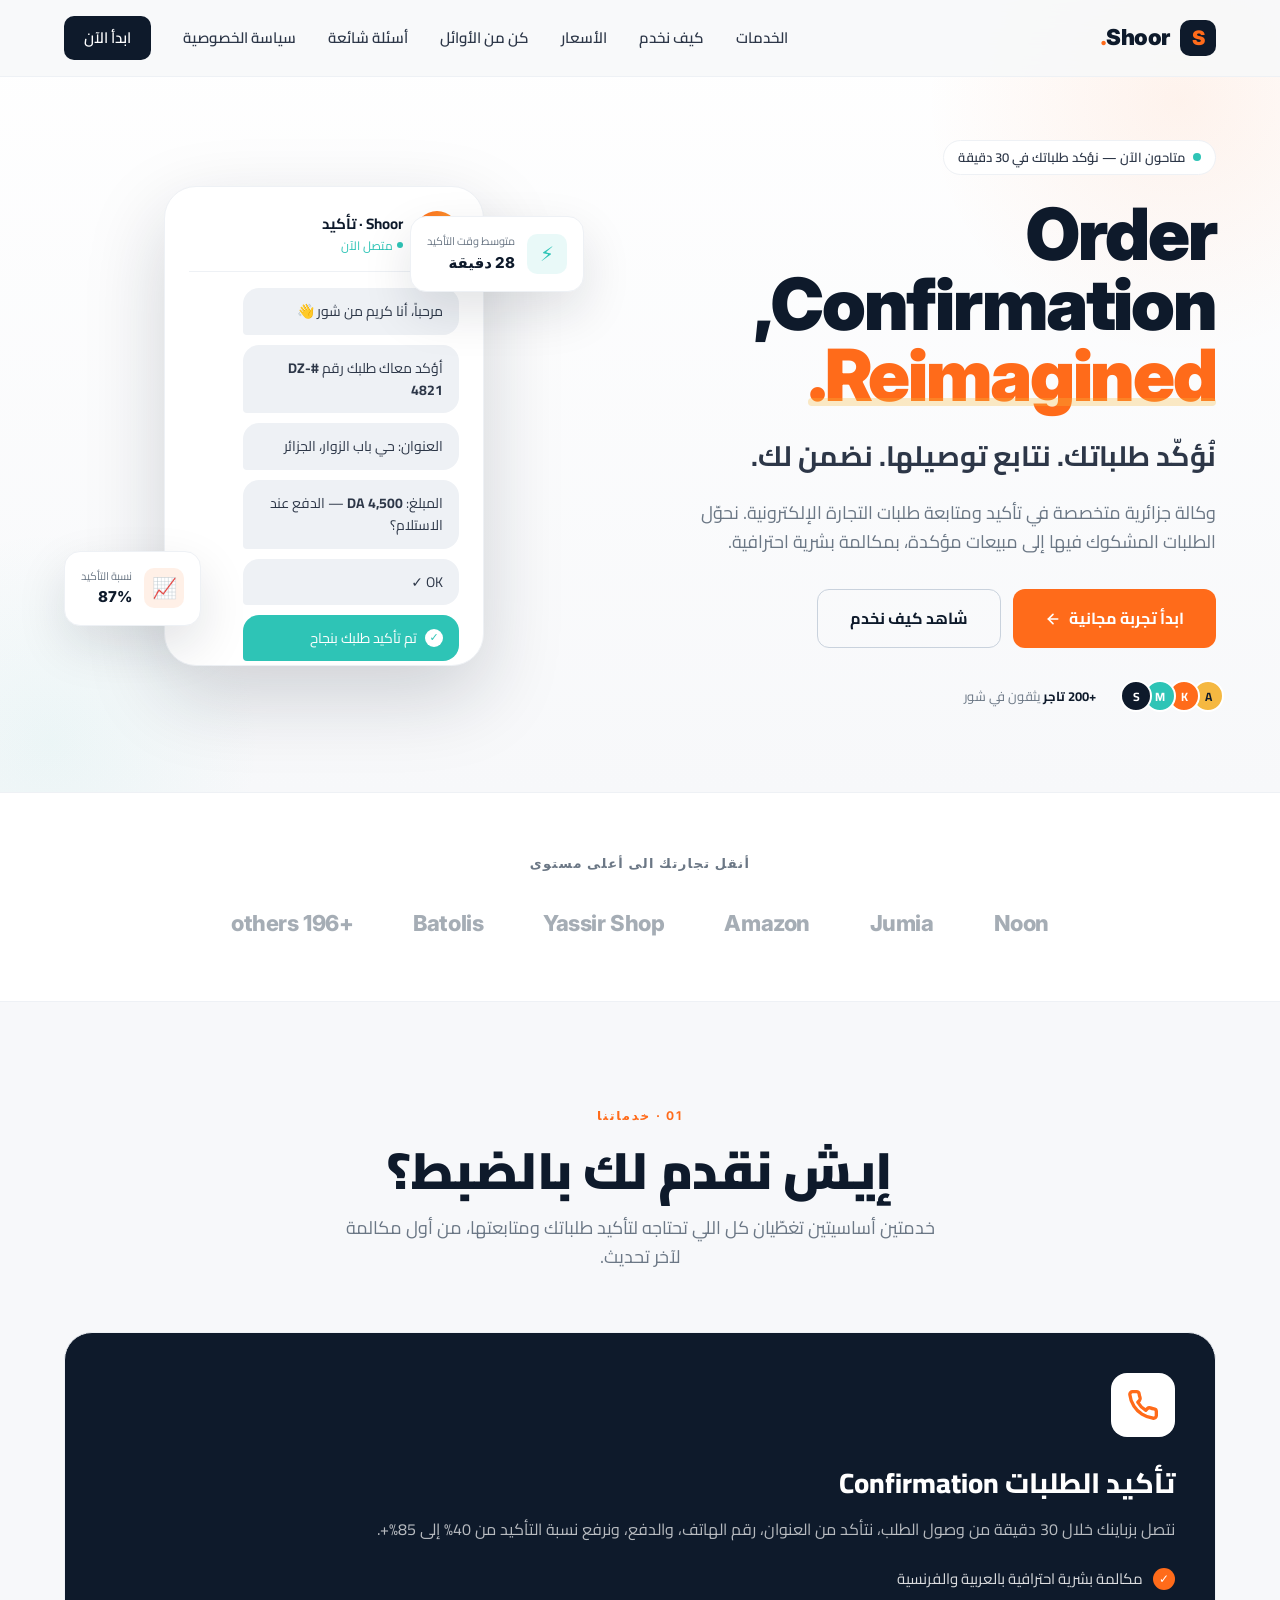
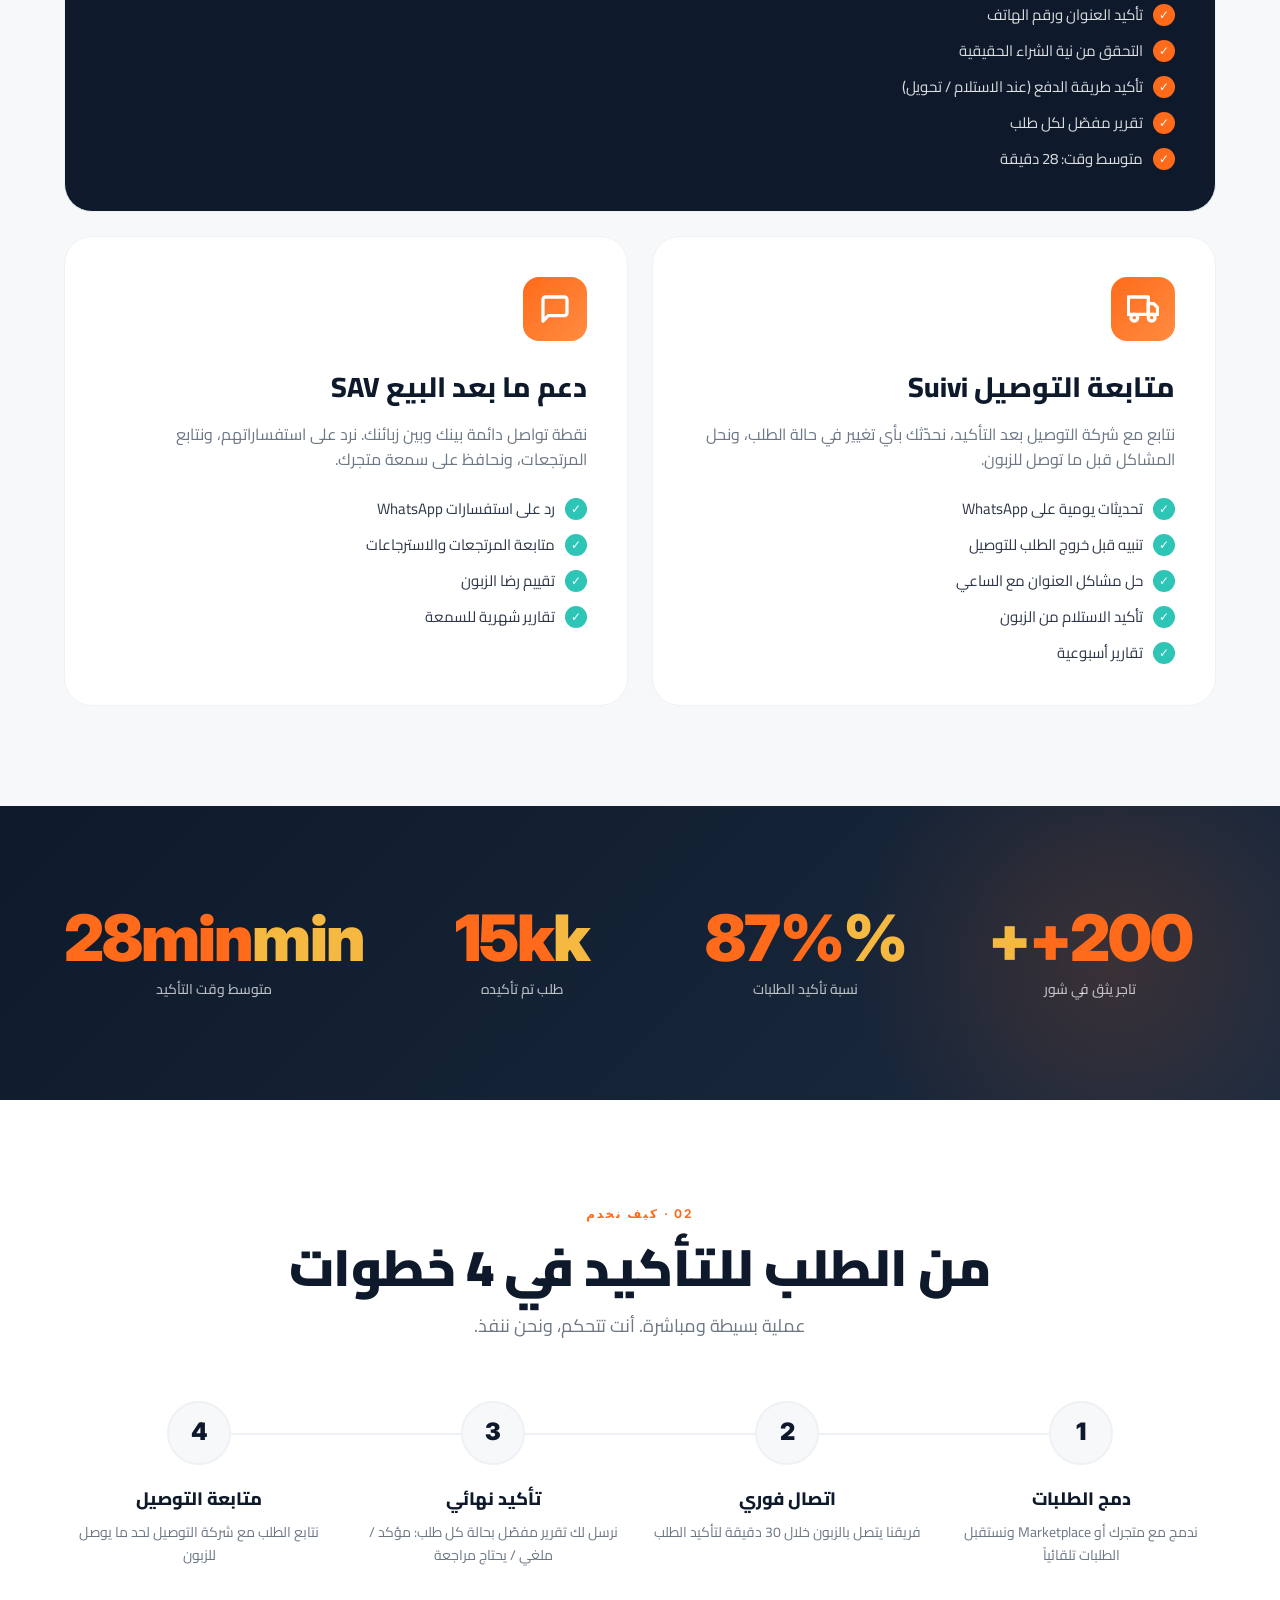
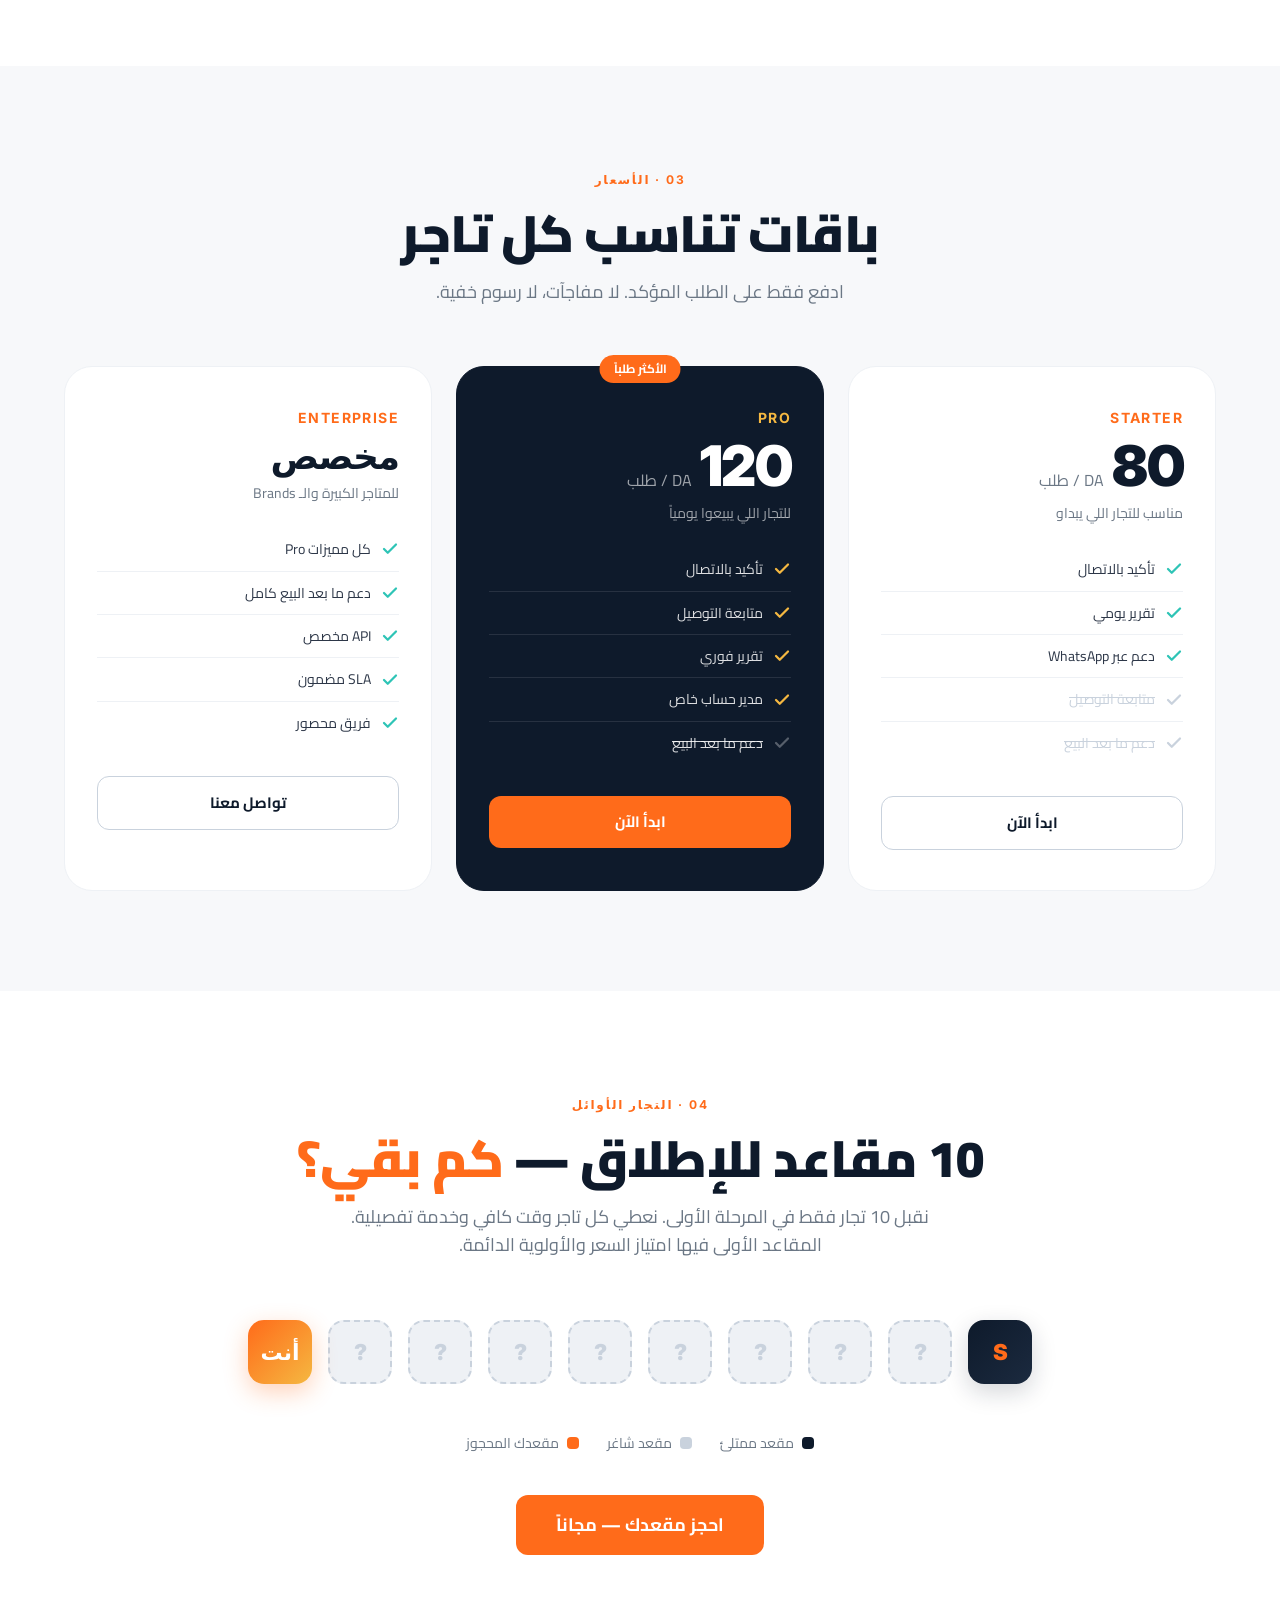
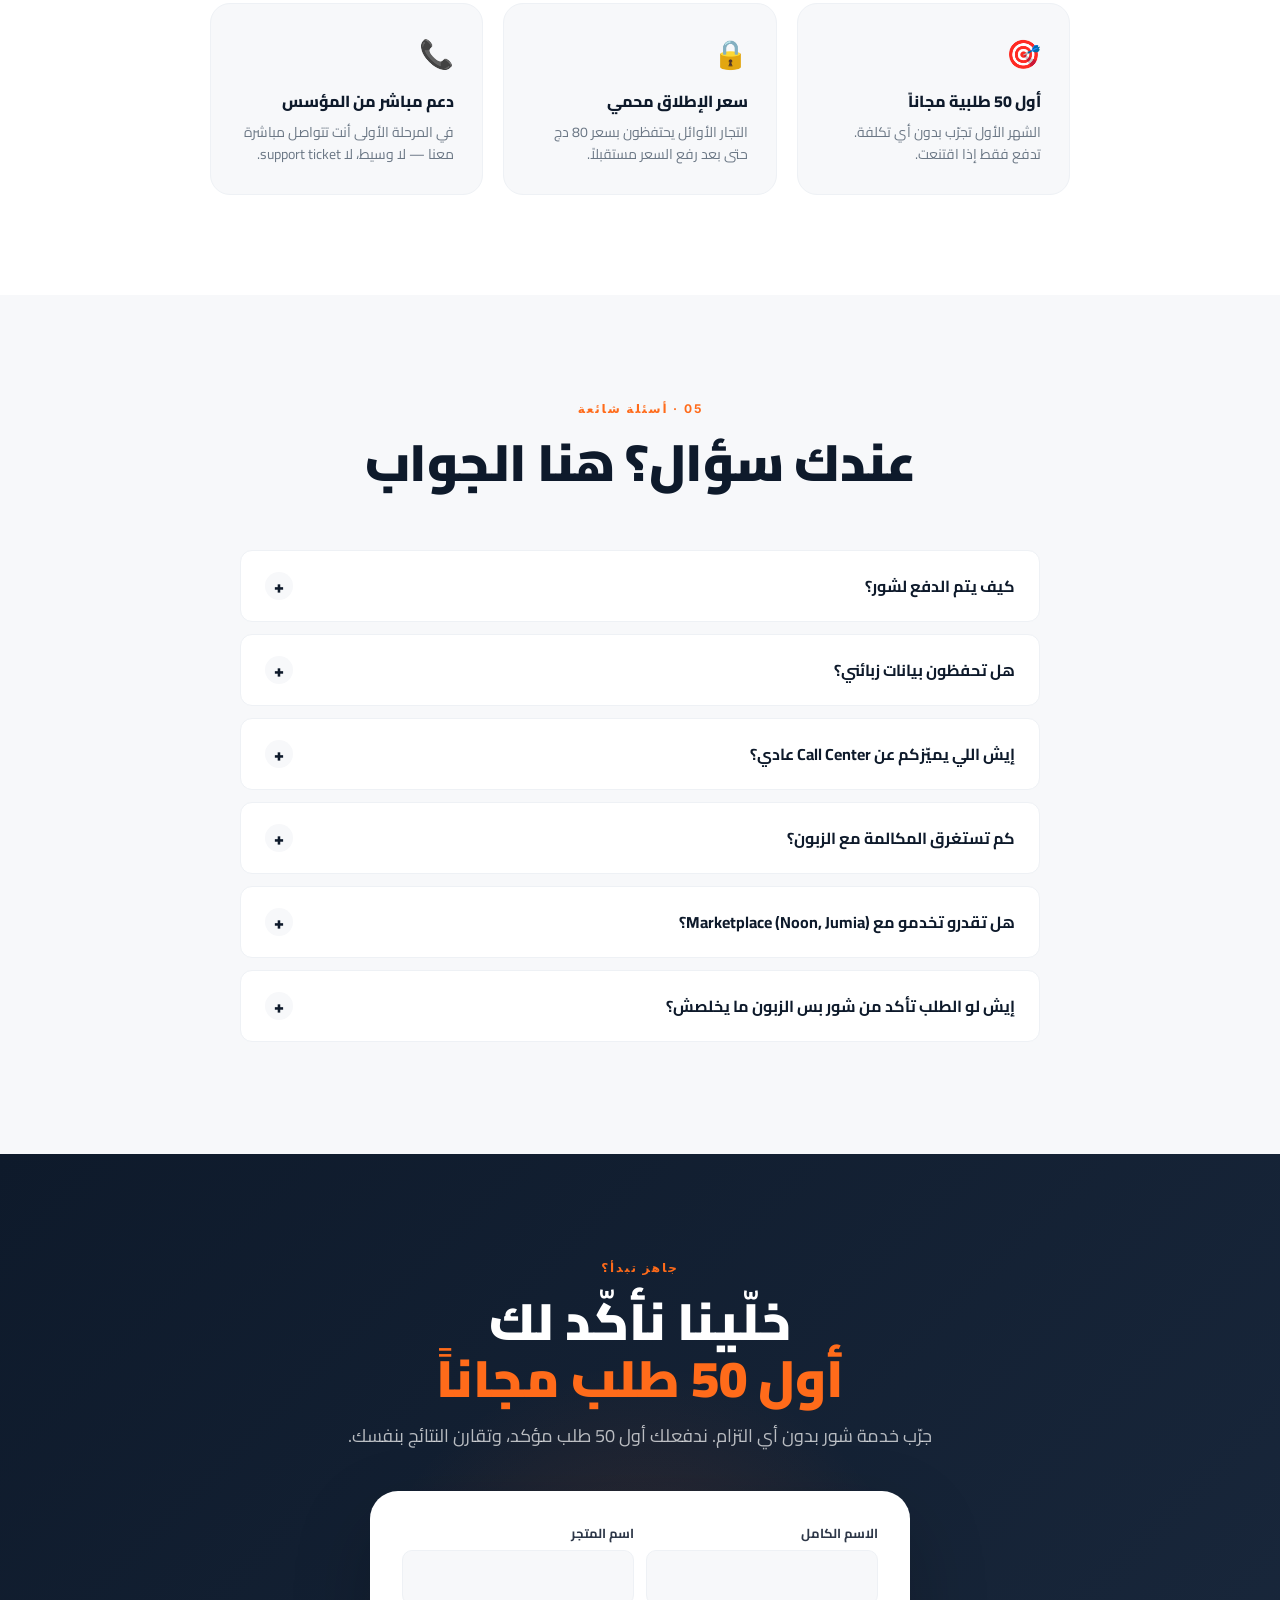
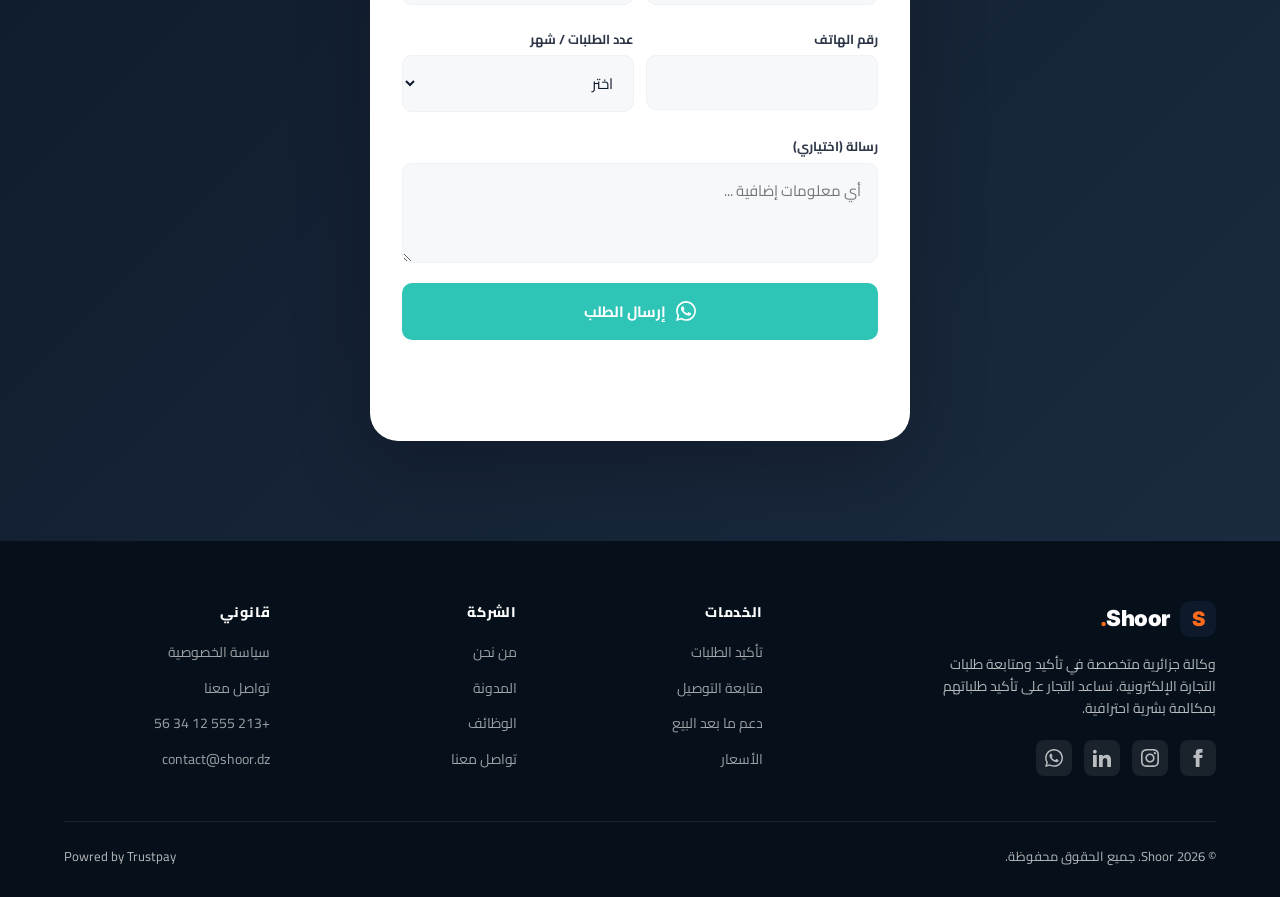
==== commit e616beb5: "Update index.html" ====
--- a/index.html
+++ b/index.html
@@ -1708,10 +1708,6 @@
   // النص محفوظ هنا كقيمة ثابتة في الكود — لا يُعدَّل ولا يُحفظ في المتصفح.
   // ============================================================
   const POLICY_TEXT = `سياسة الخصوصية — Shoor
-
-
-سياسة الخصوصية — Shoor
-
 آخر تحديث: 2026
 
 1. المقدمة
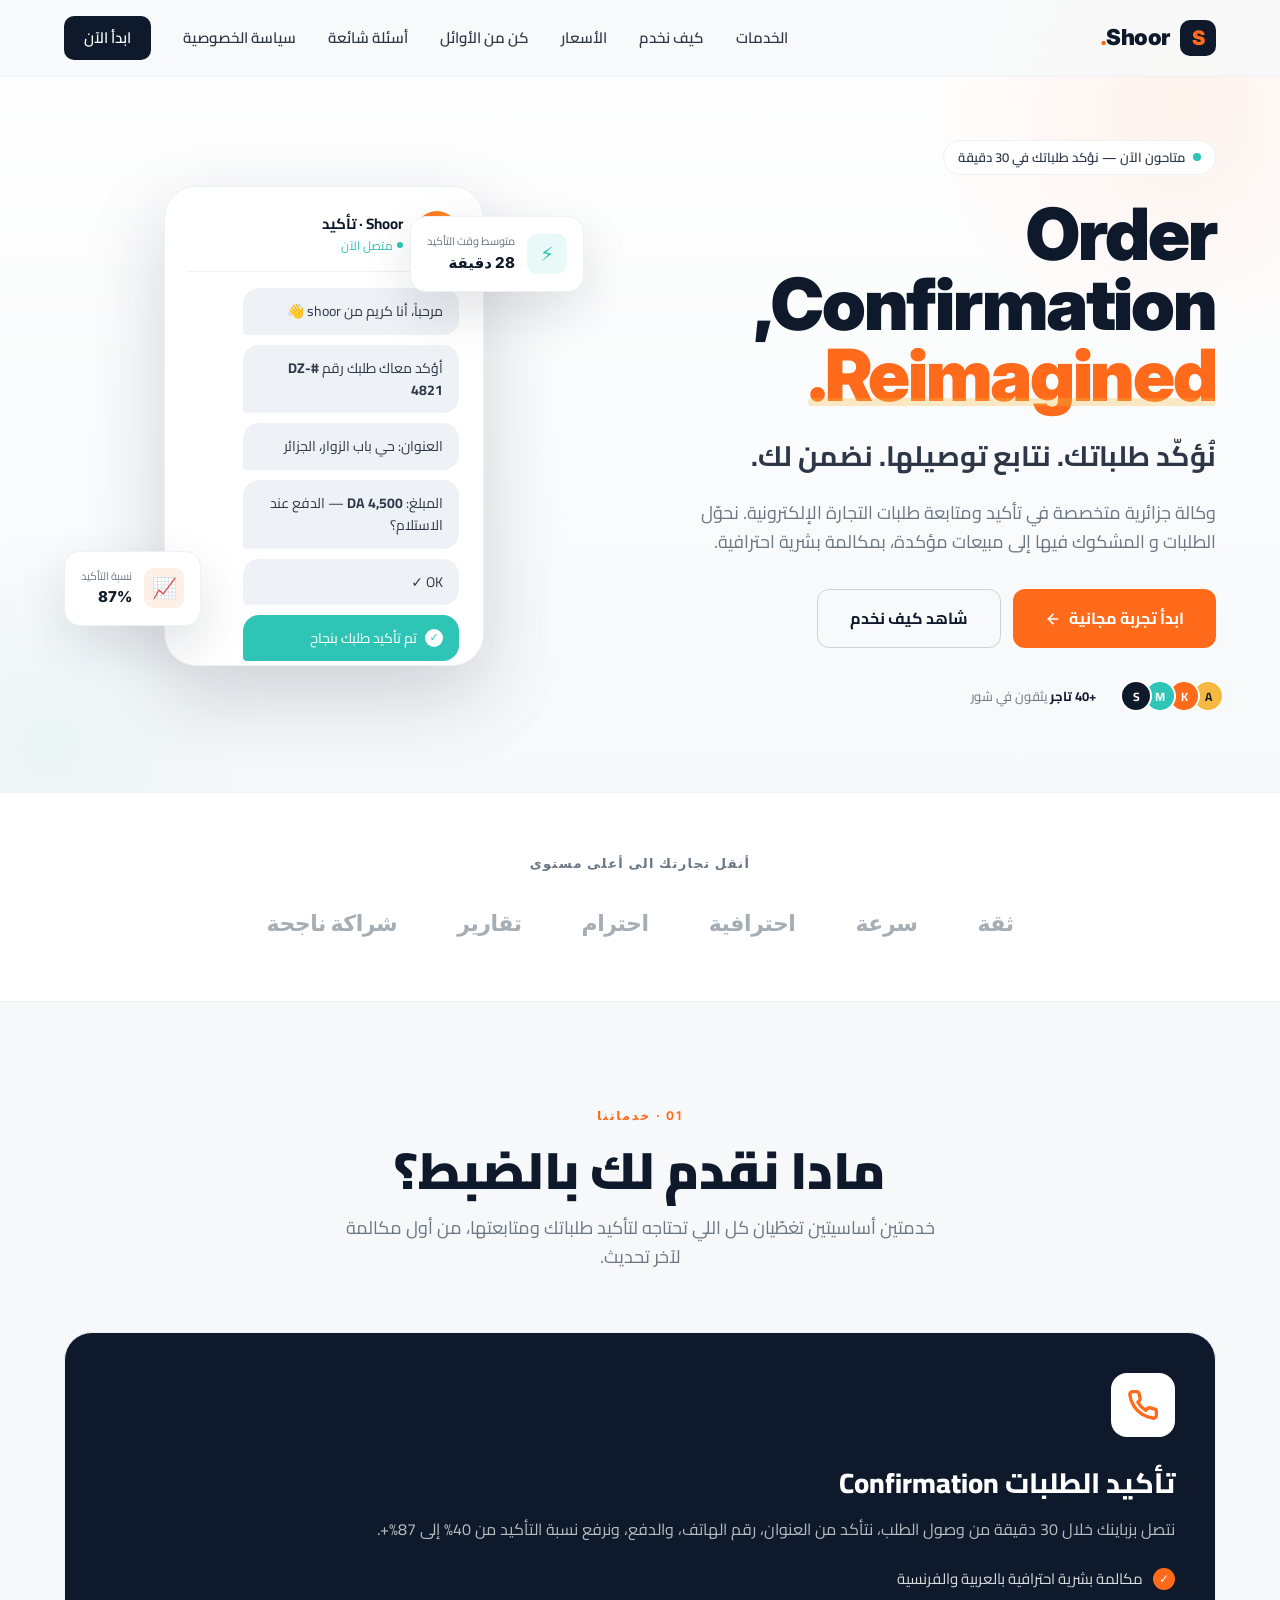
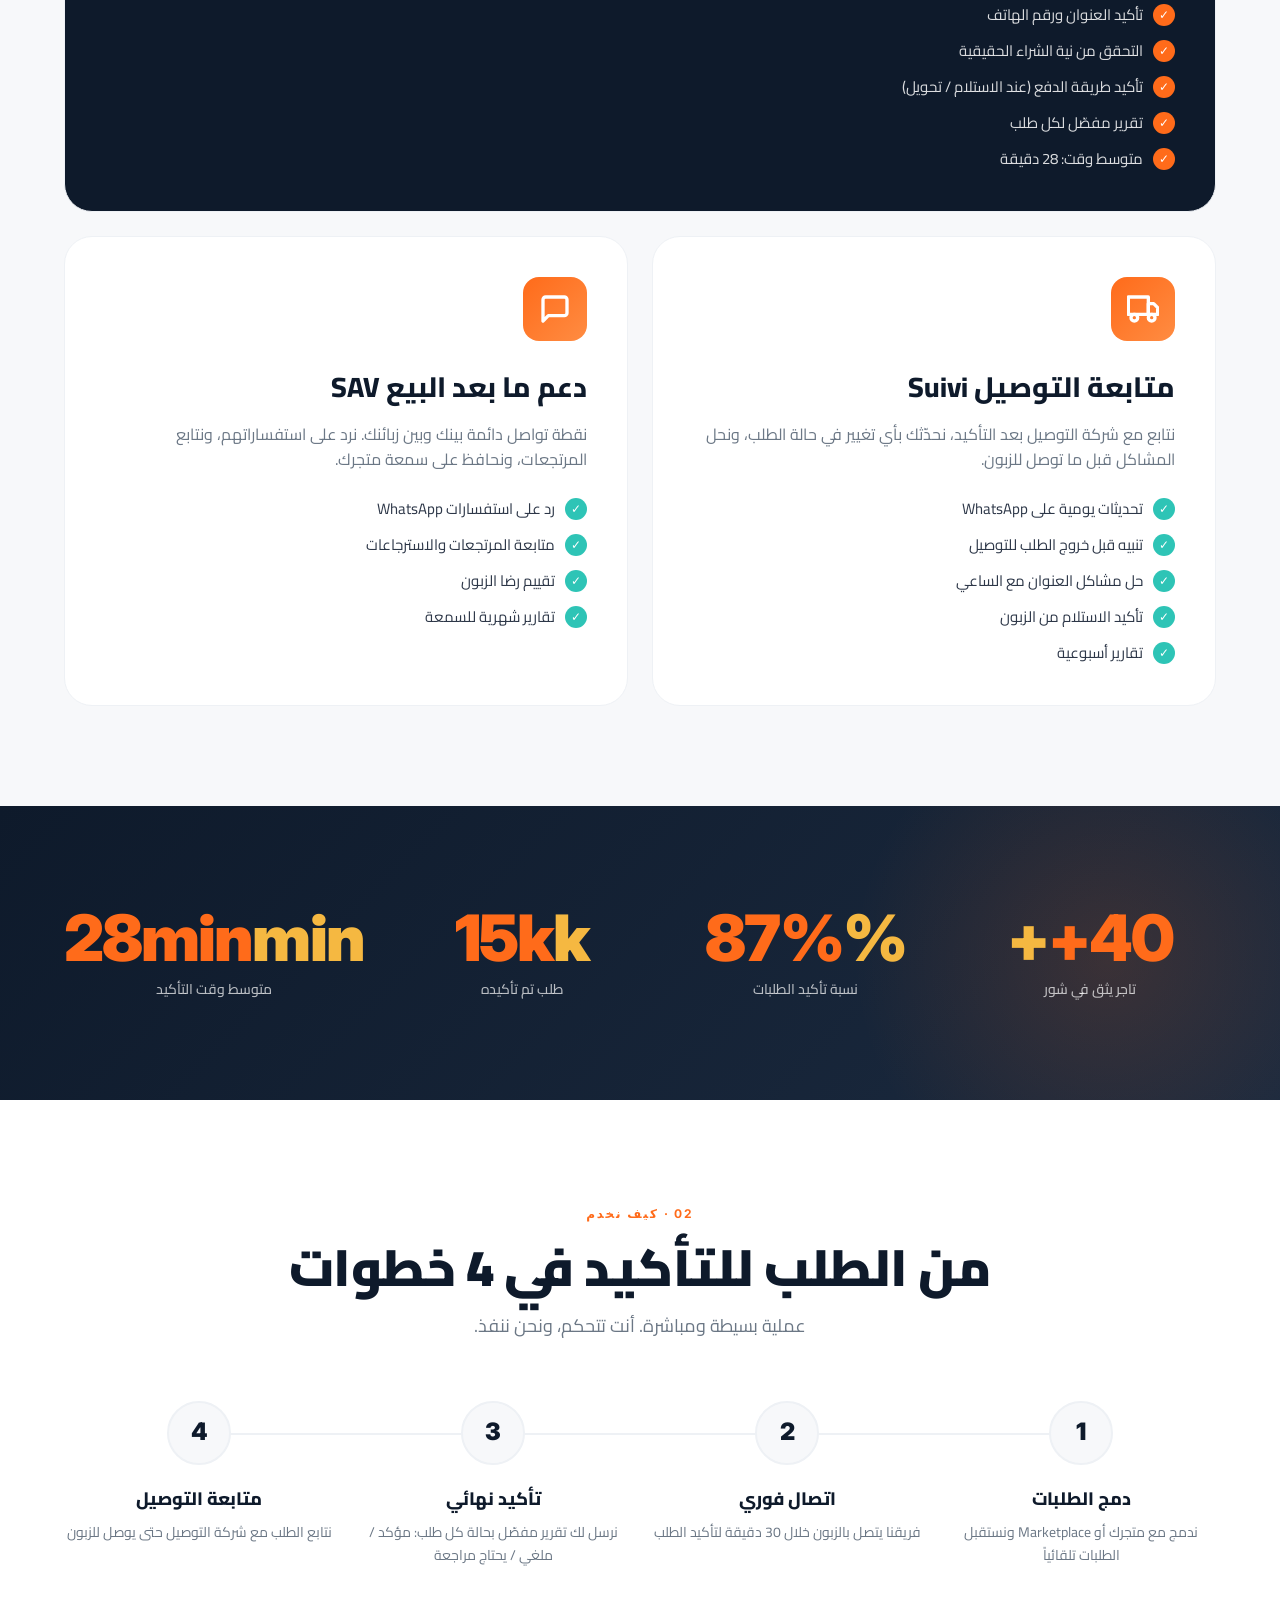
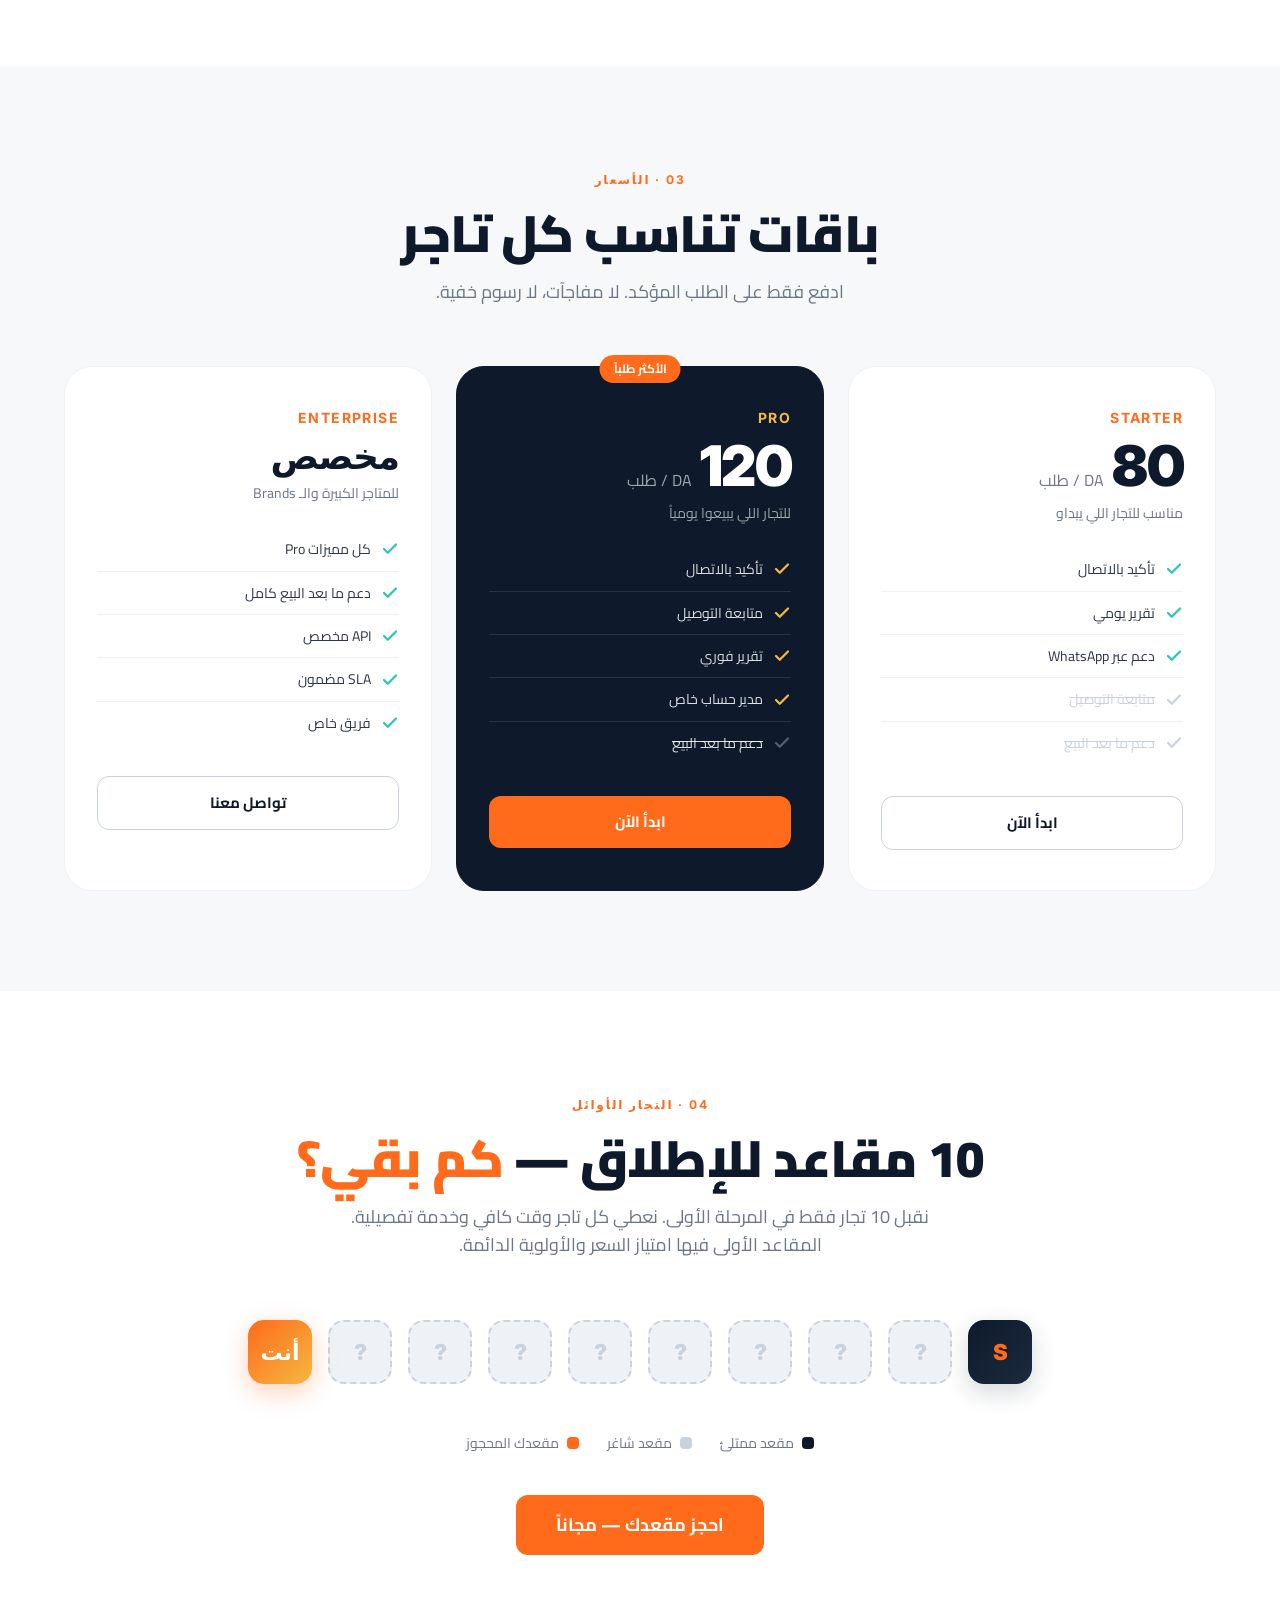
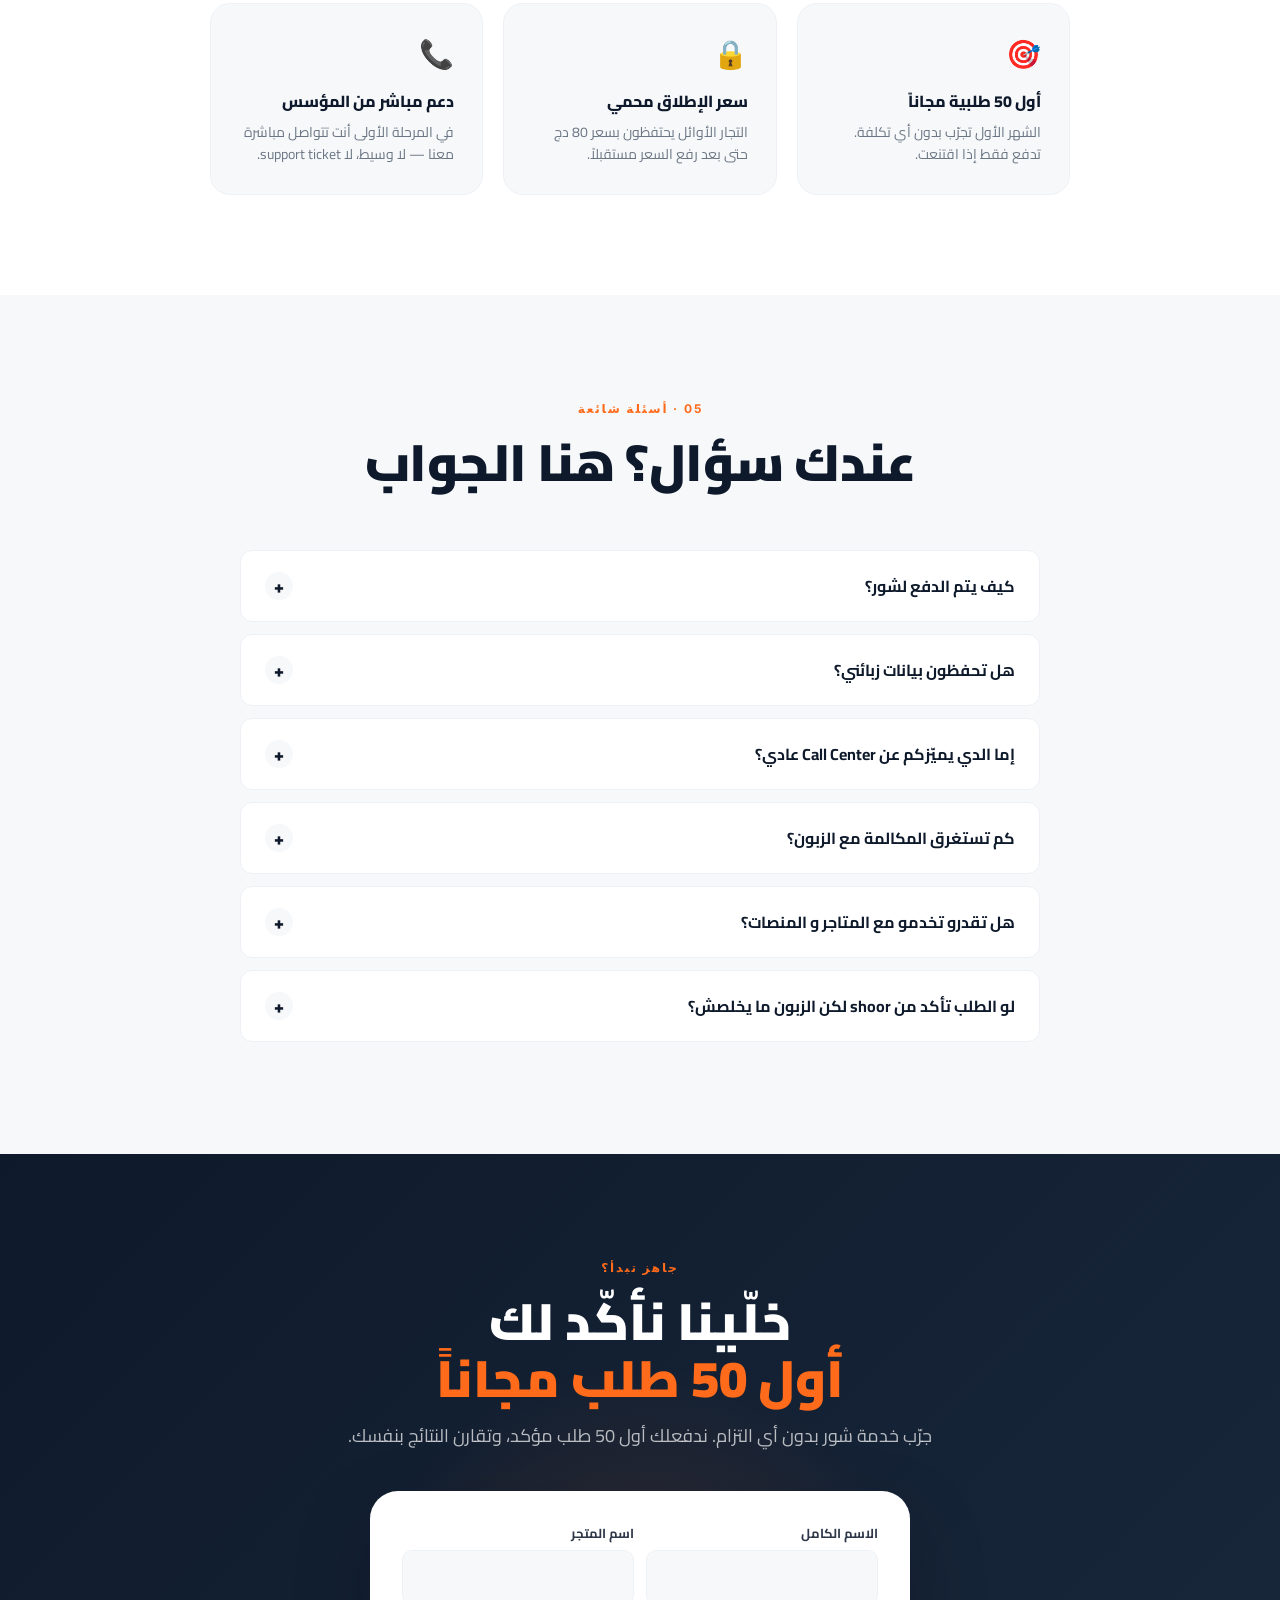
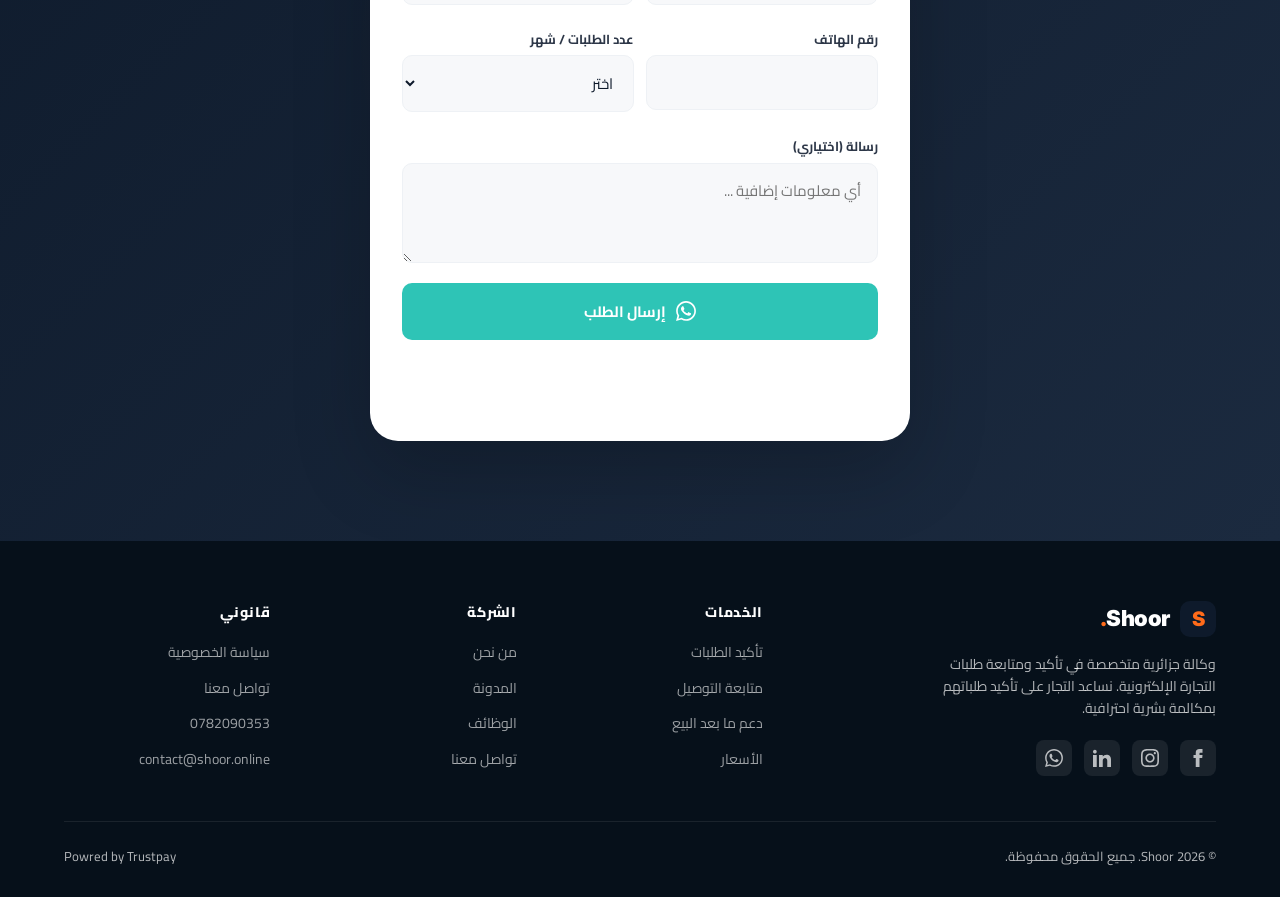
==== commit 04ae1c9b: "Update index.html" ====
--- a/index.html
+++ b/index.html
@@ -5,7 +5,7 @@
 <meta name="viewport" content="width=device-width, initial-scale=1.0" />
 <meta name="description" content="Shoor - وكالة تأكيد ومتابعة طلبات التجارة الإلكترونية في الجزائر. نؤكد طلبك في 30 دقيقة، بمكالمة بشرية احترافية." />
 <meta name="theme-color" content="#0E1A2B" />
-<title>Shoor · تأكيد طلبات التجارة الإلكترونية في الجزائر</title>
+<title>Shoor · الجزائر</title>
 
 <link rel="preconnect" href="https://fonts.googleapis.com">
 <link rel="preconnect" href="https://fonts.gstatic.com" crossorigin>
@@ -931,7 +931,7 @@
         <div class="ar-headline">نُؤكّد طلباتك. نتابع توصيلها. نضمن لك.</div>
         <p>
           وكالة جزائرية متخصصة في تأكيد ومتابعة طلبات التجارة الإلكترونية.
-          نحوّل الطلبات المشكوك فيها إلى مبيعات مؤكدة، بمكالمة بشرية احترافية.
+          نحوّل الطلبات و المشكوك فيها إلى مبيعات مؤكدة، بمكالمة بشرية احترافية.
         </p>
         <div class="hero-cta">
           <a href="#contact" class="btn btn-primary btn-lg">
@@ -944,7 +944,7 @@
           <div class="avatars">
             <span>A</span><span>K</span><span>M</span><span>S</span>
           </div>
-          <span><strong style="color: var(--navy);">+200 تاجر</strong> يثقون في شور</span>
+          <span><strong style="color: var(--navy);">+40 تاجر</strong> يثقون في شور</span>
         </div>
       </div>
       <div class="hero-visual">
@@ -956,7 +956,7 @@
               <div class="phone-status">متصل الآن</div>
             </div>
           </div>
-          <div class="chat-bubble">مرحباً، أنا كريم من شور 👋</div>
+          <div class="chat-bubble">مرحباً، أنا كريم من shoor 👋</div>
           <div class="chat-bubble">أؤكد معاك طلبك رقم <strong>#DZ-4821</strong></div>
           <div class="chat-bubble">العنوان: حي باب الزوار، الجزائر</div>
           <div class="chat-bubble">المبلغ: <strong>4,500 DA</strong> — الدفع عند الاستلام؟</div>
@@ -993,12 +993,12 @@
   <div class="container">
     <div class="trusted-label">أنقل تجارتك الى أعلى مستوى</div>
     <div class="trusted-logos">
-      <div>Noon</div>
-      <div>Jumia</div>
-      <div>Amazon</div>
-      <div>Yassir Shop</div>
-      <div>Batolis</div>
-      <div>+196 others</div>
+      <div>ثقة</div>
+      <div>سرعة</div>
+      <div>احترافية</div>
+      <div>احترام</div>
+      <div>تقارير</div>
+      <div>شراكة ناجحة</div>
     </div>
   </div>
 </section>
@@ -1008,7 +1008,7 @@
   <div class="container">
     <div class="section-head">
       <span class="section-eyebrow">01 · خدماتنا</span>
-      <h2 class="section-title">إيش نقدم لك بالضبط؟</h2>
+      <h2 class="section-title">مادا نقدم لك بالضبط؟</h2>
       <p class="section-sub">
         خدمتين أساسيتين تغطّيان كل اللي تحتاجه لتأكيد طلباتك ومتابعتها، من أول مكالمة لآخر تحديث.
       </p>
@@ -1023,7 +1023,7 @@
         <h3 class="service-title">تأكيد الطلبات Confirmation</h3>
         <p class="service-desc">
           نتصل بزباينك خلال 30 دقيقة من وصول الطلب، نتأكد من العنوان، رقم الهاتف،
-          والدفع، ونرفع نسبة التأكيد من 40% إلى 85%+.
+          والدفع، ونرفع نسبة التأكيد من 40% إلى 87%+.
         </p>
         <ul class="service-features">
           <li>مكالمة بشرية احترافية بالعربية والفرنسية</li>
@@ -1080,7 +1080,7 @@
   <div class="container">
     <div class="stats-grid">
       <div class="stat reveal">
-        <div class="stat-num" data-suffix="+">200</div>
+        <div class="stat-num" data-suffix="+">40</div>
         <div class="stat-label">تاجر يثق في شور</div>
       </div>
       <div class="stat reveal">
@@ -1128,7 +1128,7 @@
       <div class="process-step reveal">
         <div class="process-num">4</div>
         <h3 class="process-title">متابعة التوصيل</h3>
-        <p class="process-desc">نتابع الطلب مع شركة التوصيل لحد ما يوصل للزبون</p>
+        <p class="process-desc">نتابع الطلب مع شركة التوصيل حتى يوصل للزبون</p>
       </div>
     </div>
   </div>
@@ -1189,7 +1189,7 @@
           <li><svg viewBox="0 0 24 24" fill="none" stroke="var(--green)" stroke-width="3" stroke-linecap="round" stroke-linejoin="round"><polyline points="20 6 9 17 4 12"/></svg> دعم ما بعد البيع كامل</li>
           <li><svg viewBox="0 0 24 24" fill="none" stroke="var(--green)" stroke-width="3" stroke-linecap="round" stroke-linejoin="round"><polyline points="20 6 9 17 4 12"/></svg> API مخصص</li>
           <li><svg viewBox="0 0 24 24" fill="none" stroke="var(--green)" stroke-width="3" stroke-linecap="round" stroke-linejoin="round"><polyline points="20 6 9 17 4 12"/></svg> SLA مضمون</li>
-          <li><svg viewBox="0 0 24 24" fill="none" stroke="var(--green)" stroke-width="3" stroke-linecap="round" stroke-linejoin="round"><polyline points="20 6 9 17 4 12"/></svg> فريق محصور</li>
+          <li><svg viewBox="0 0 24 24" fill="none" stroke="var(--green)" stroke-width="3" stroke-linecap="round" stroke-linejoin="round"><polyline points="20 6 9 17 4 12"/></svg> فريق خاص</li>
         </ul>
         <a href="#contact" class="btn btn-ghost" style="width:100%; justify-content: center;">تواصل معنا</a>
       </div>
@@ -1279,17 +1279,17 @@
         </button>
         <div class="faq-a">
           نعم، نحفظ البيانات بشكل آمن ومشفّر. نستخدمها فقط لغرض التأكيد، 
-          ونحذفها بعد 30 يوم من إكمال الطلب. ملتزمين بـ NDA كامل.
+          . ملتزمين بـ NDA كامل.
         </div>
       </div>
       <div class="faq-item">
         <button class="faq-q">
-          <span>إيش اللي يميّزكم عن Call Center عادي؟</span>
+          <span>إما الدي يميّزكم عن Call Center عادي؟</span>
           <span class="icon">+</span>
         </button>
         <div class="faq-a">
           1) متخصصون في الـ e-commerce فقط (نفهم الـ conversion). 2) نقدم تقارير تفصيلية.
-          3) ندمج مع متجرك. 4) ندير متابعة التوصيل، مش بس مكالمة تأكيد.
+          3) ندمج مع متجرك. 4) ندير متابعة التوصيل، مش فقط مكالمة تأكيد.
         </div>
       </div>
       <div class="faq-item">
@@ -1304,23 +1304,23 @@
       </div>
       <div class="faq-item">
         <button class="faq-q">
-          <span>هل تقدرو تخدمو مع Marketplace (Noon, Jumia)؟</span>
+          <span>هل تقدرو تخدمو مع المتاجر و المنصات؟</span>
           <span class="icon">+</span>
         </button>
         <div class="faq-a">
-          نعم. نخدم مع Noon، Jumia، Amazon، وكل المتاجر الجزائرية. 
-          عندنا API integration جاهز للـ Marketplaces الكبرى.
+           نعم. نخدم مع كل المتاجر الجزائرية. 
+          عندنا API integration جاهز .
         </div>
       </div>
       <div class="faq-item">
         <button class="faq-q">
-          <span>إيش لو الطلب تأكد من شور بس الزبون ما يخلصش؟</span>
+          <span> لو الطلب تأكد من shoor لكن الزبون ما يخلصش؟</span>
           <span class="icon">+</span>
         </button>
         <div class="faq-a">
-          هذا الواقع اللي نقللوه مش اللي نشيلوه تماماً. نسبة الـ "no-show" عندنا 
+          هذا الواقع اللي نقللوه . نسبة الـ "no-show" عندنا 
           تنزل لـ 13% مقارنة بـ 40-60% بدون تأكيد. أنت تدفع فقط على الطلبات المؤكدة، 
-          يعني حتى لو الزبون ما جاش، أنت ما خسرتش فلوس شور.
+          يعني حتى لو الزبون ما خلصش، أنت ما خسرتش .
         </div>
       </div>
     </div>
@@ -1418,8 +1418,8 @@
         <ul>
           <li><a href="#" id="openPolicyFooter">سياسة الخصوصية</a></li>
           <li><a href="#contact">تواصل معنا</a></li>
-          <li><a href="tel:+213555123456">+213 555 12 34 56</a></li>
-          <li><a href="mailto:contact@shoor.dz">contact@shoor.dz</a></li>
+          <li><a href="tel:0782090353">0782090353</a></li>
+          <li><a href="mailto:contact@shoor.online">contact@shoor.online</a></li>
         </ul>
       </div>
     </div>
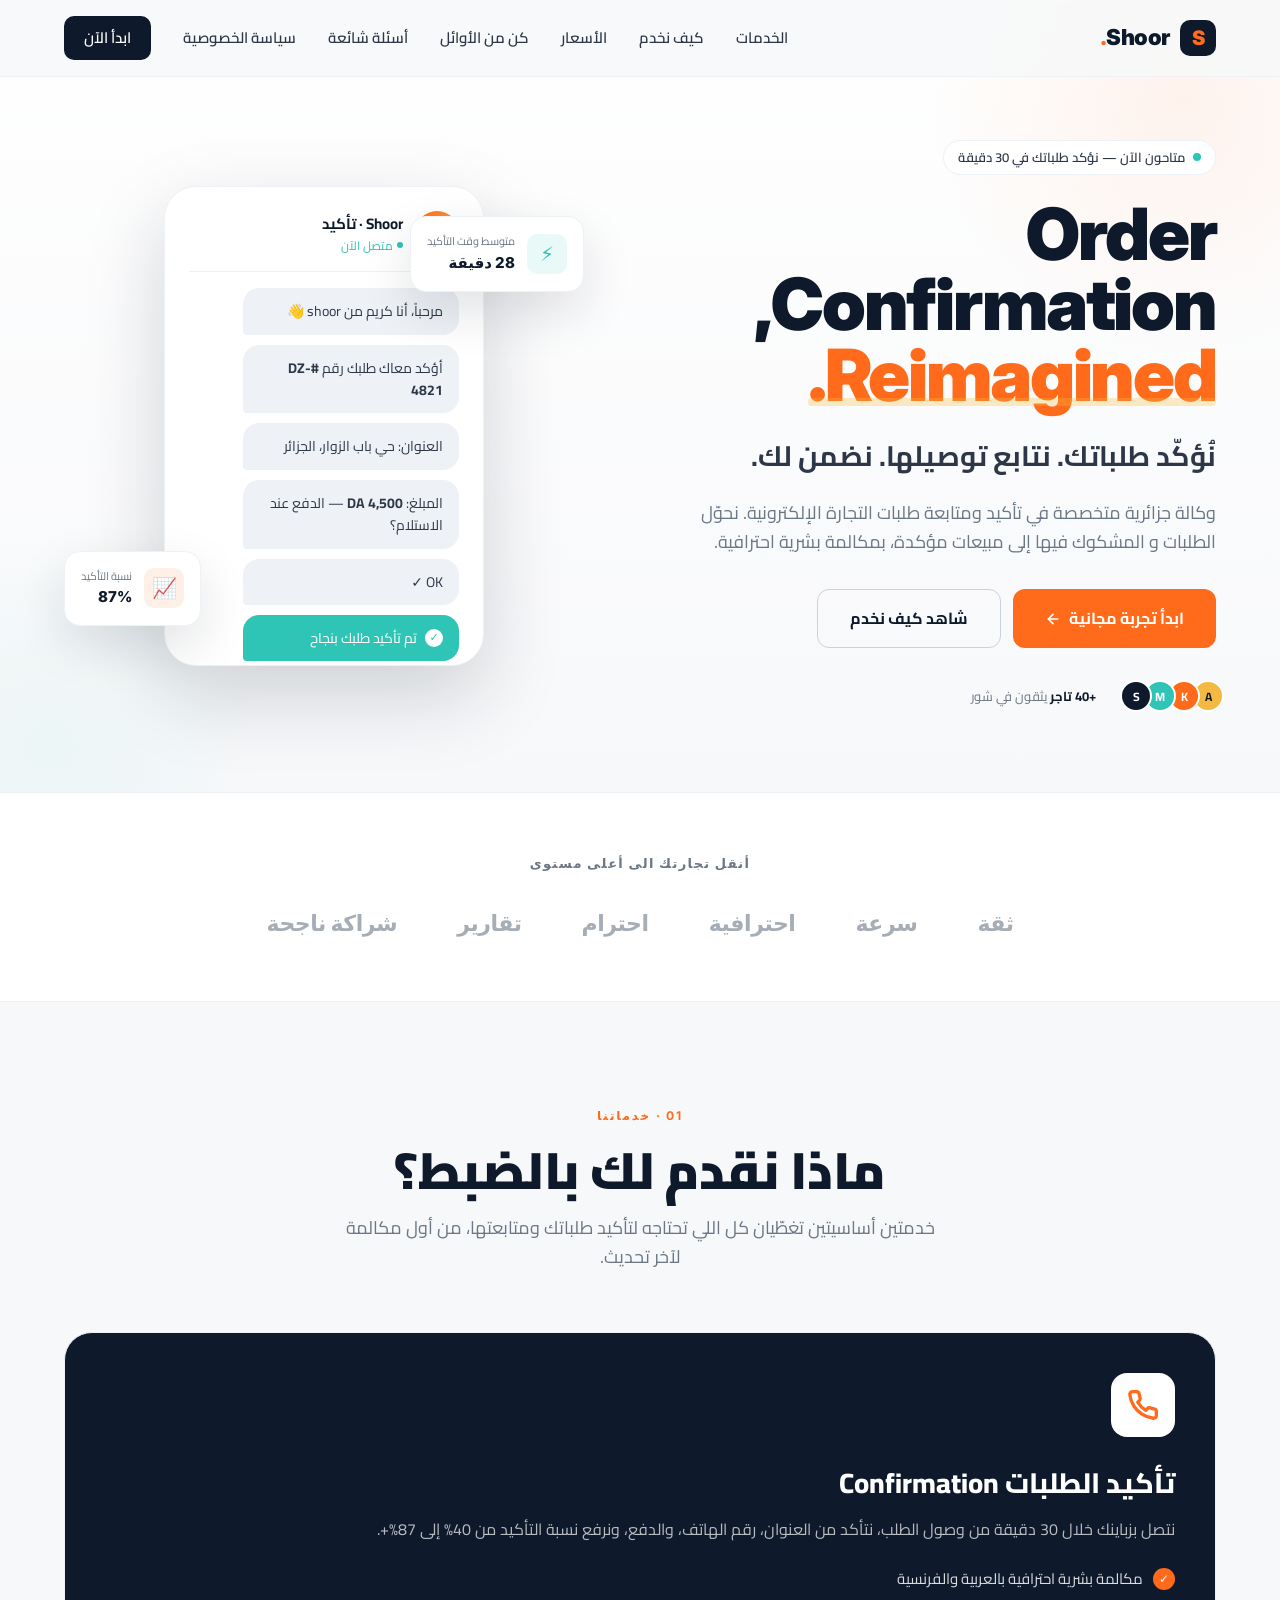
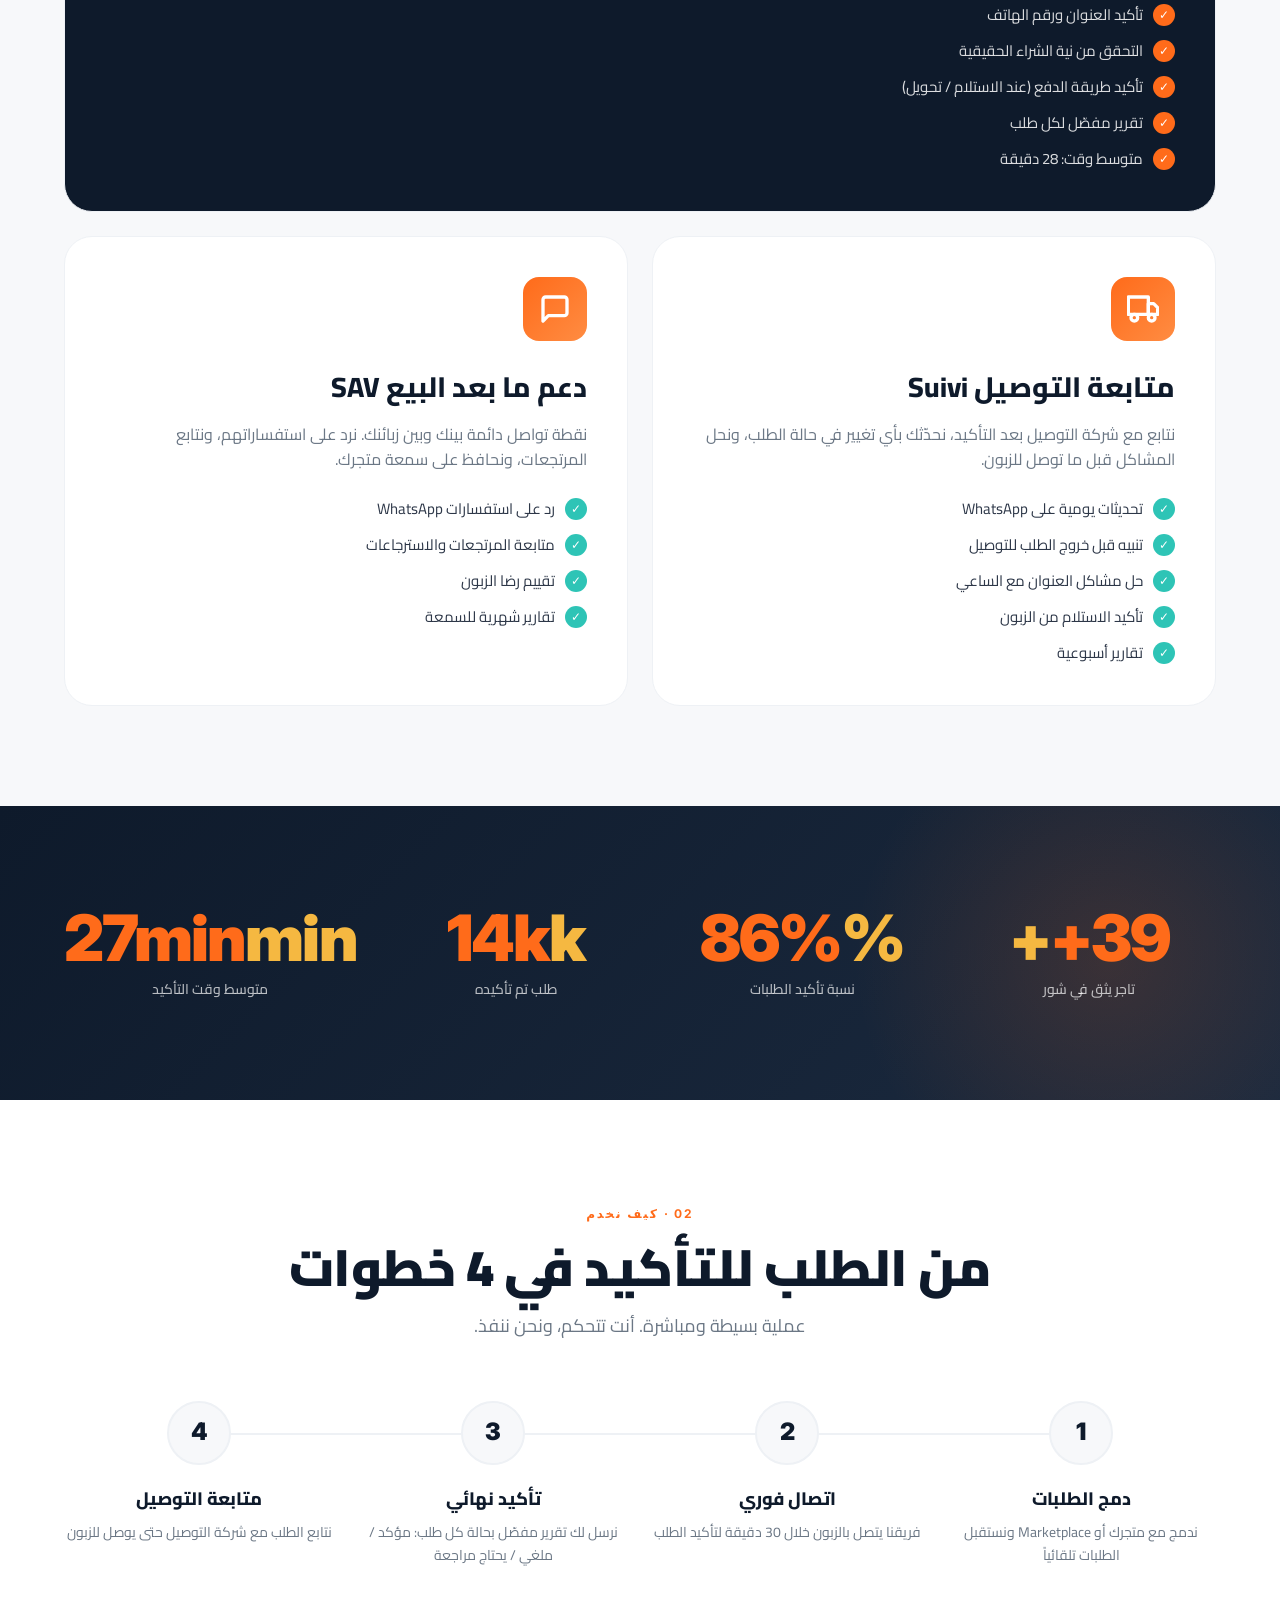
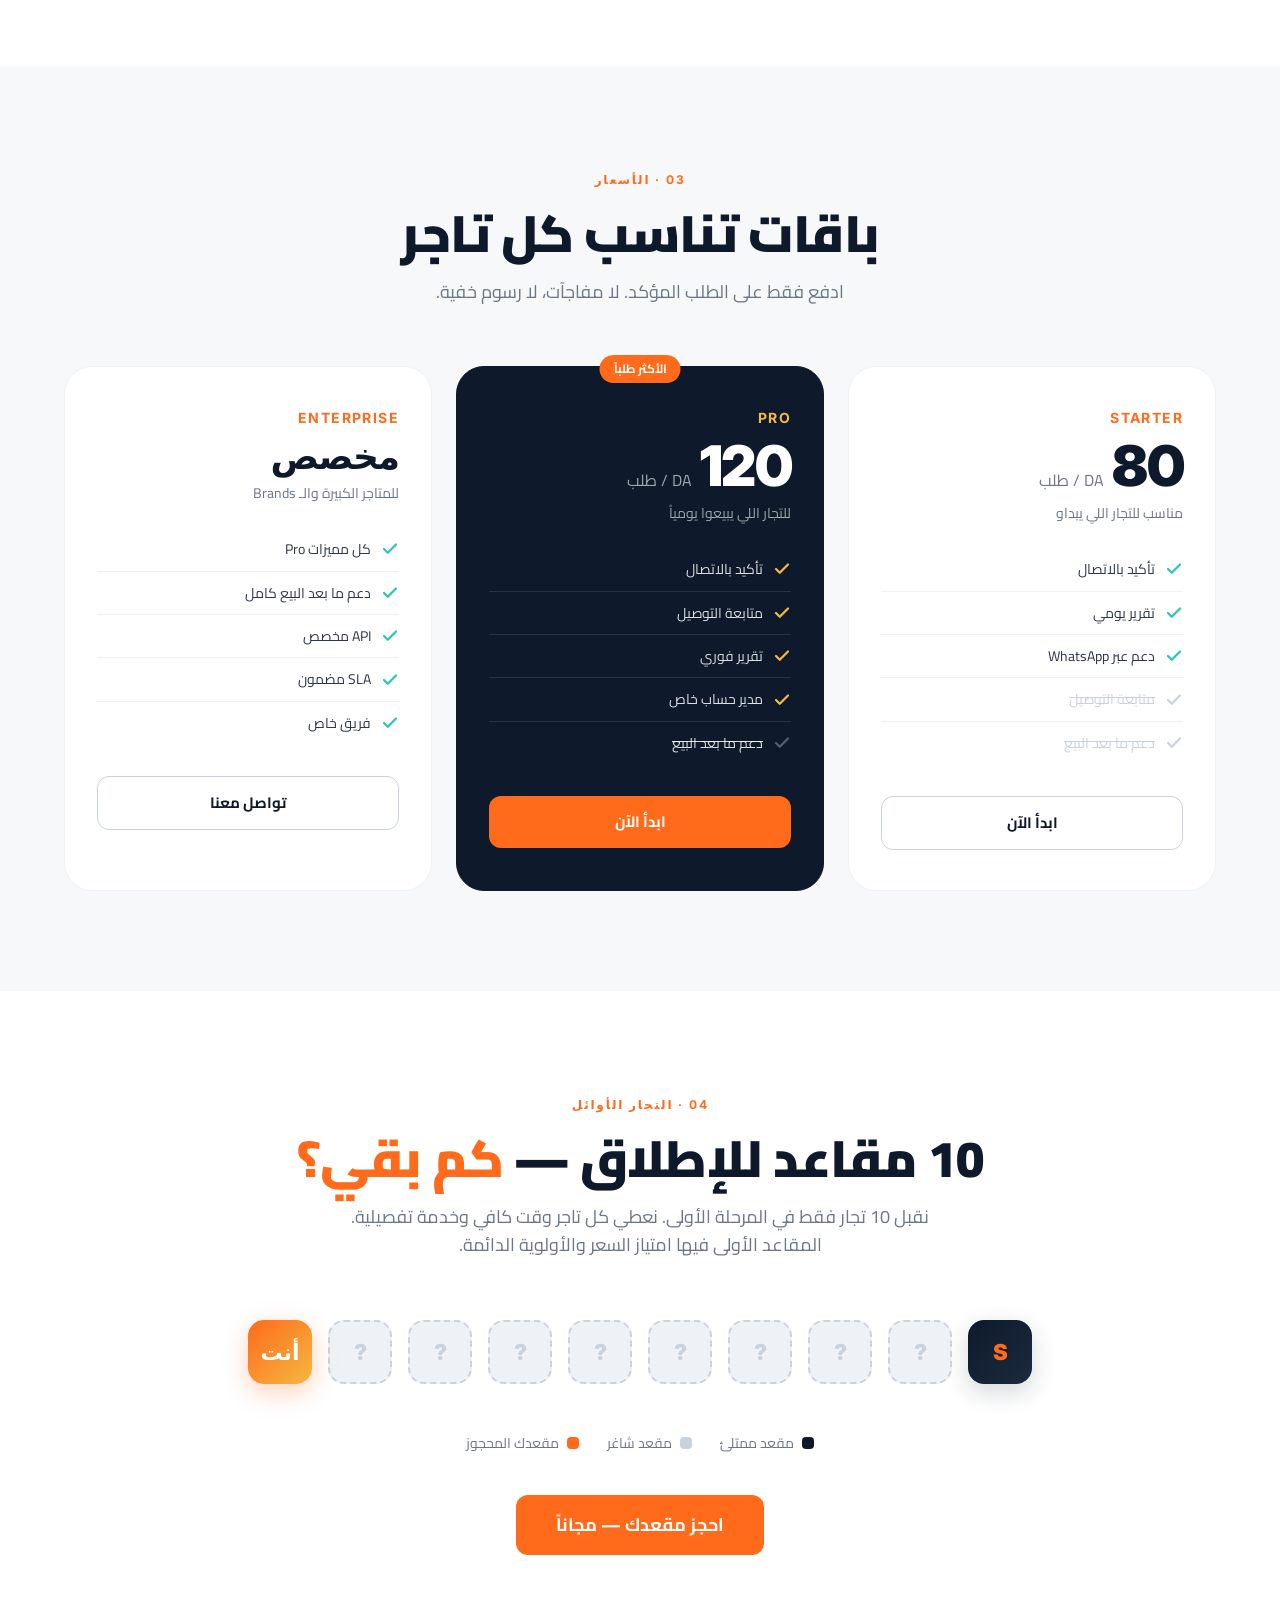
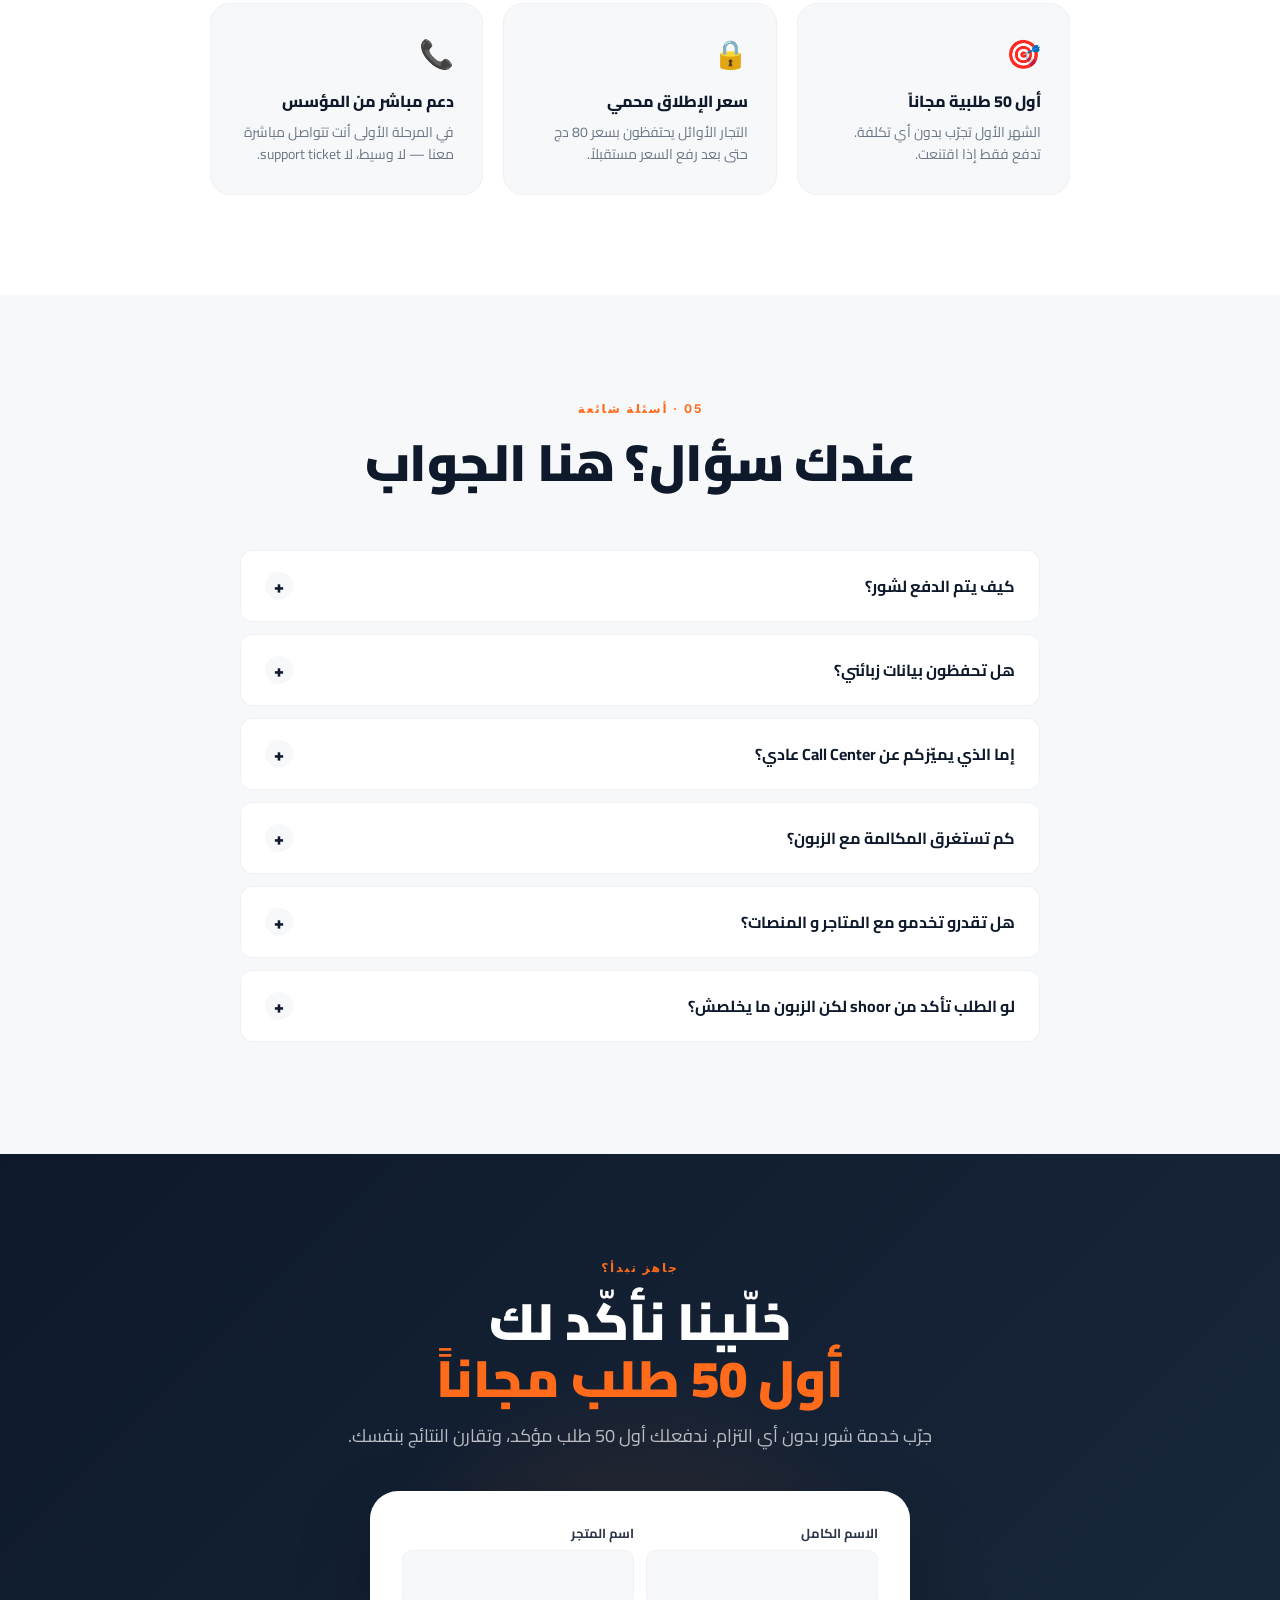
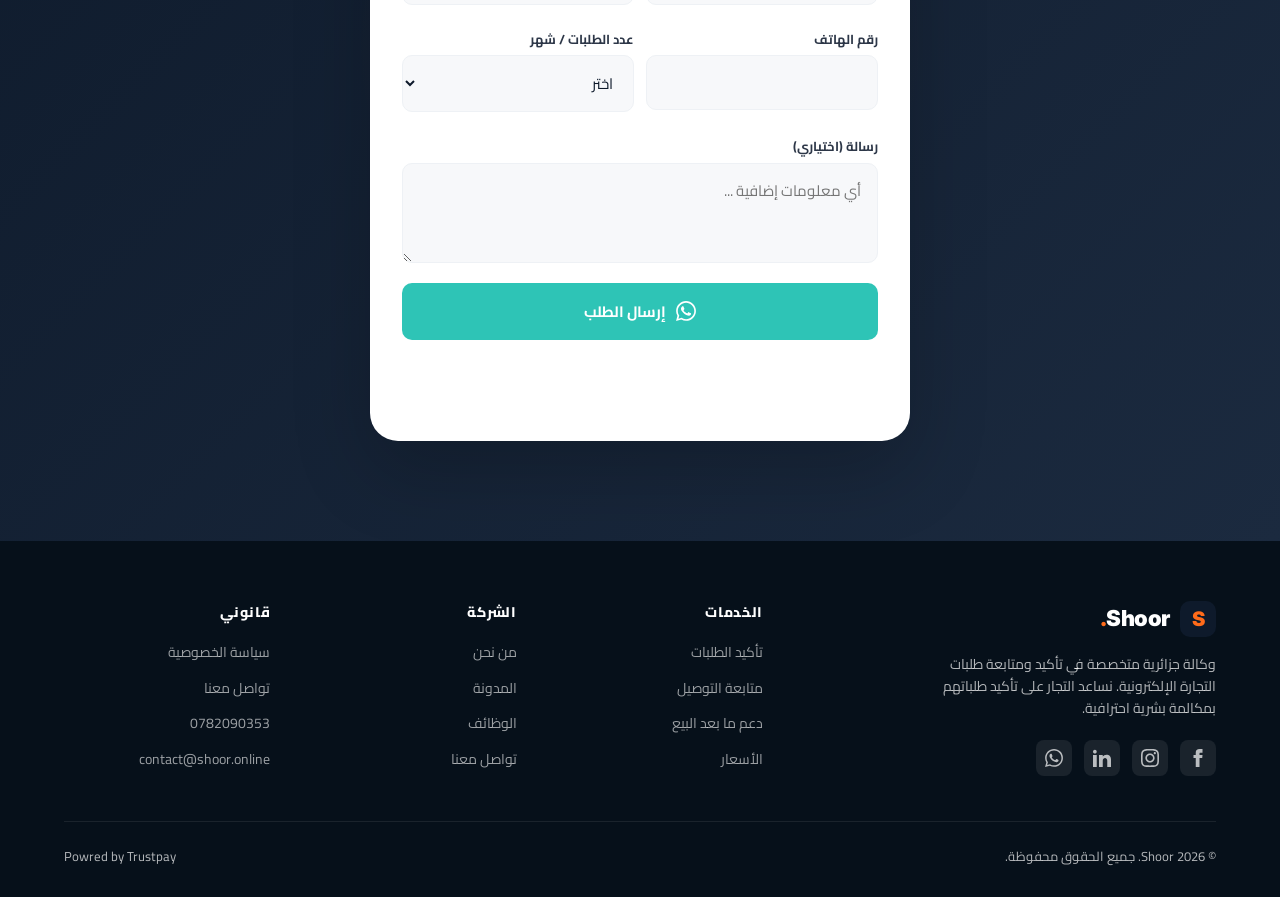
==== commit 6058f6d3: "Update index.html" ====
--- a/index.html
+++ b/index.html
@@ -1008,7 +1008,7 @@
   <div class="container">
     <div class="section-head">
       <span class="section-eyebrow">01 · خدماتنا</span>
-      <h2 class="section-title">مادا نقدم لك بالضبط؟</h2>
+      <h2 class="section-title">ماذا نقدم لك بالضبط؟</h2>
       <p class="section-sub">
         خدمتين أساسيتين تغطّيان كل اللي تحتاجه لتأكيد طلباتك ومتابعتها، من أول مكالمة لآخر تحديث.
       </p>
@@ -1284,7 +1284,7 @@
       </div>
       <div class="faq-item">
         <button class="faq-q">
-          <span>إما الدي يميّزكم عن Call Center عادي؟</span>
+          <span>إما الذي يميّزكم عن Call Center عادي؟</span>
           <span class="icon">+</span>
         </button>
         <div class="faq-a">
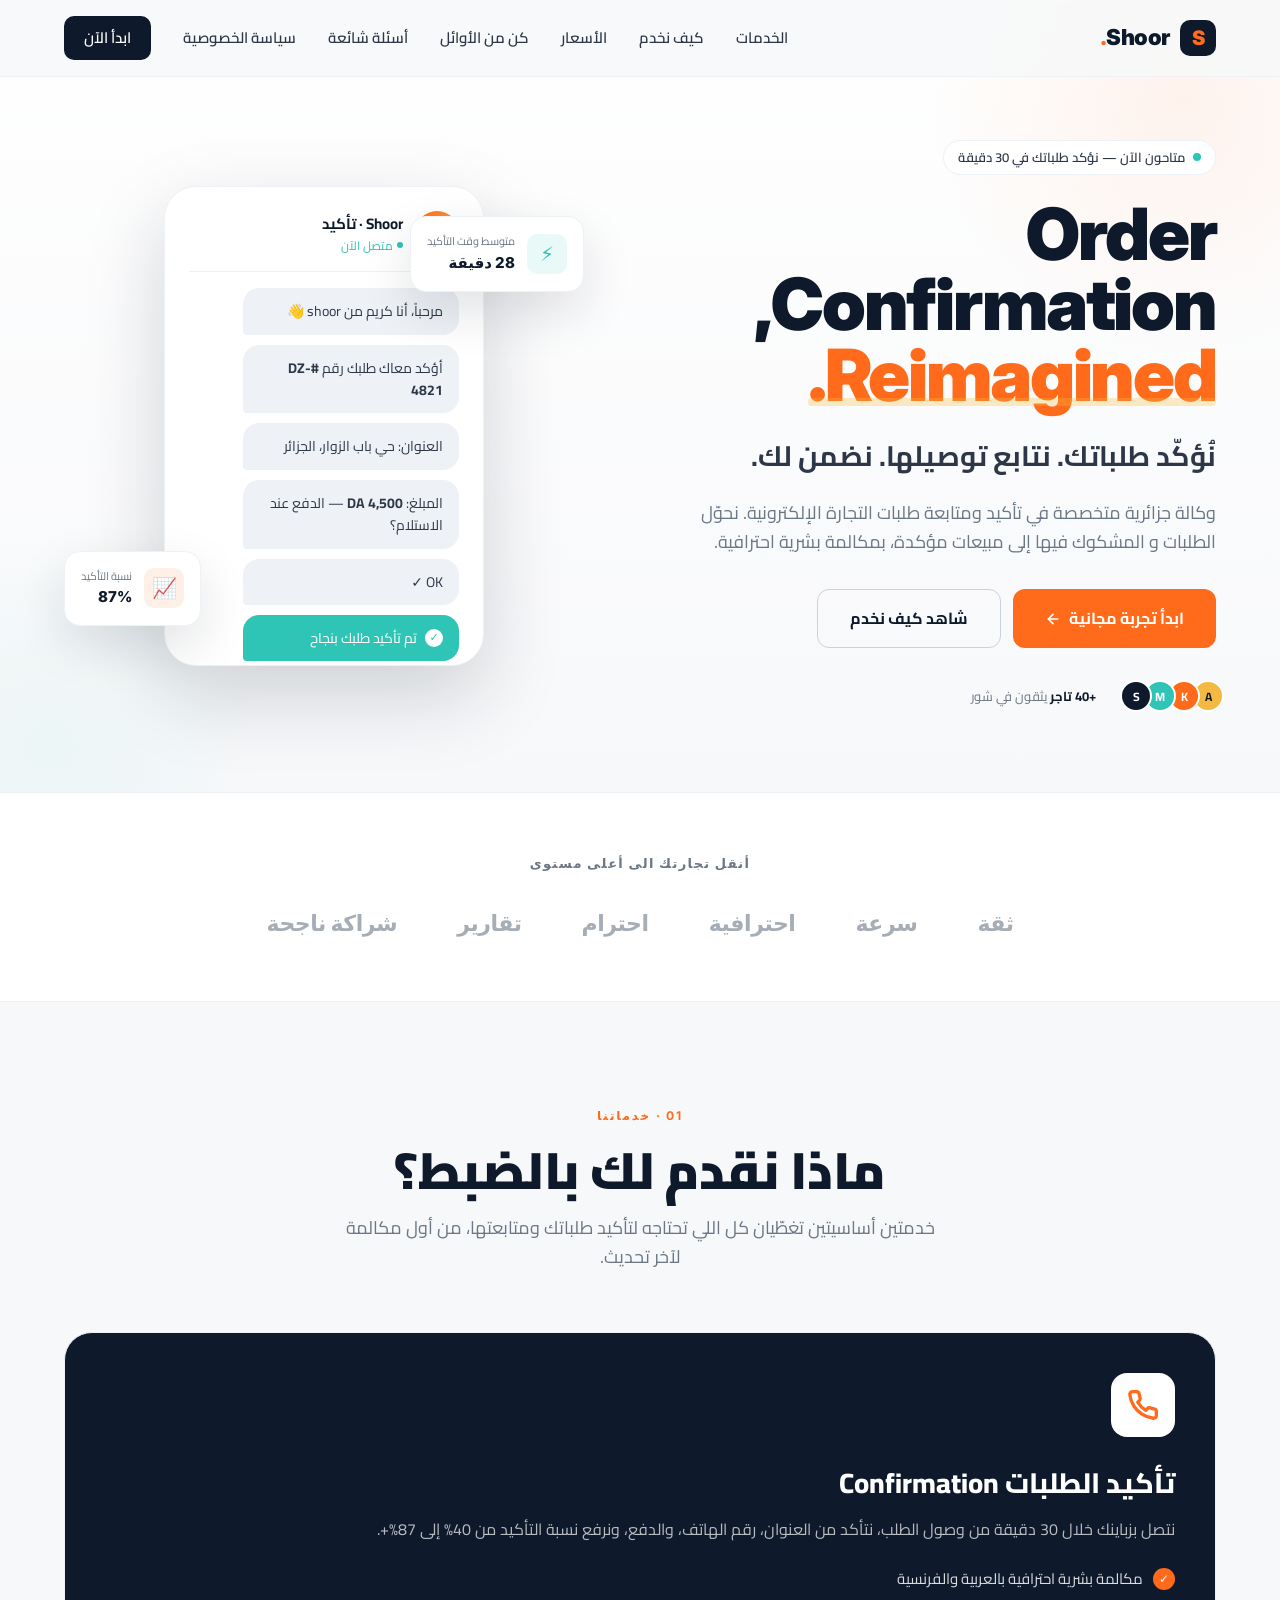
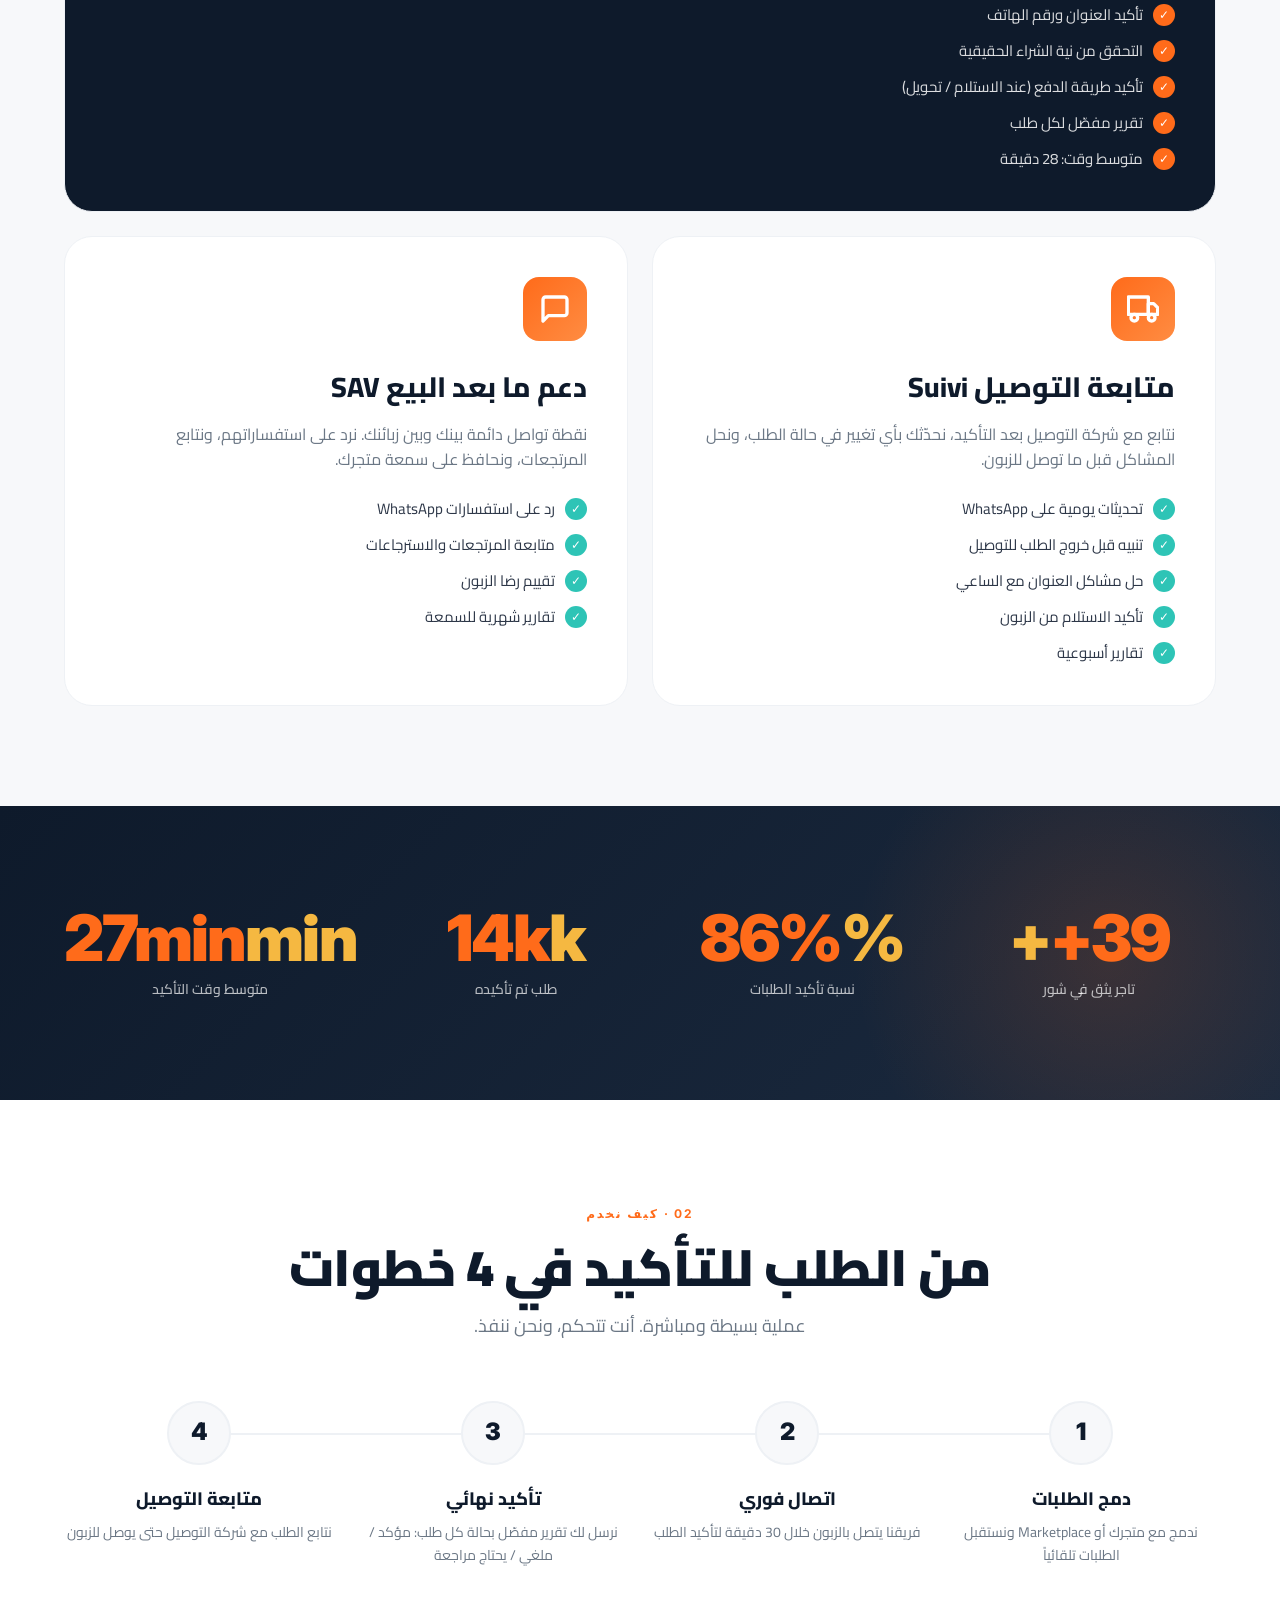
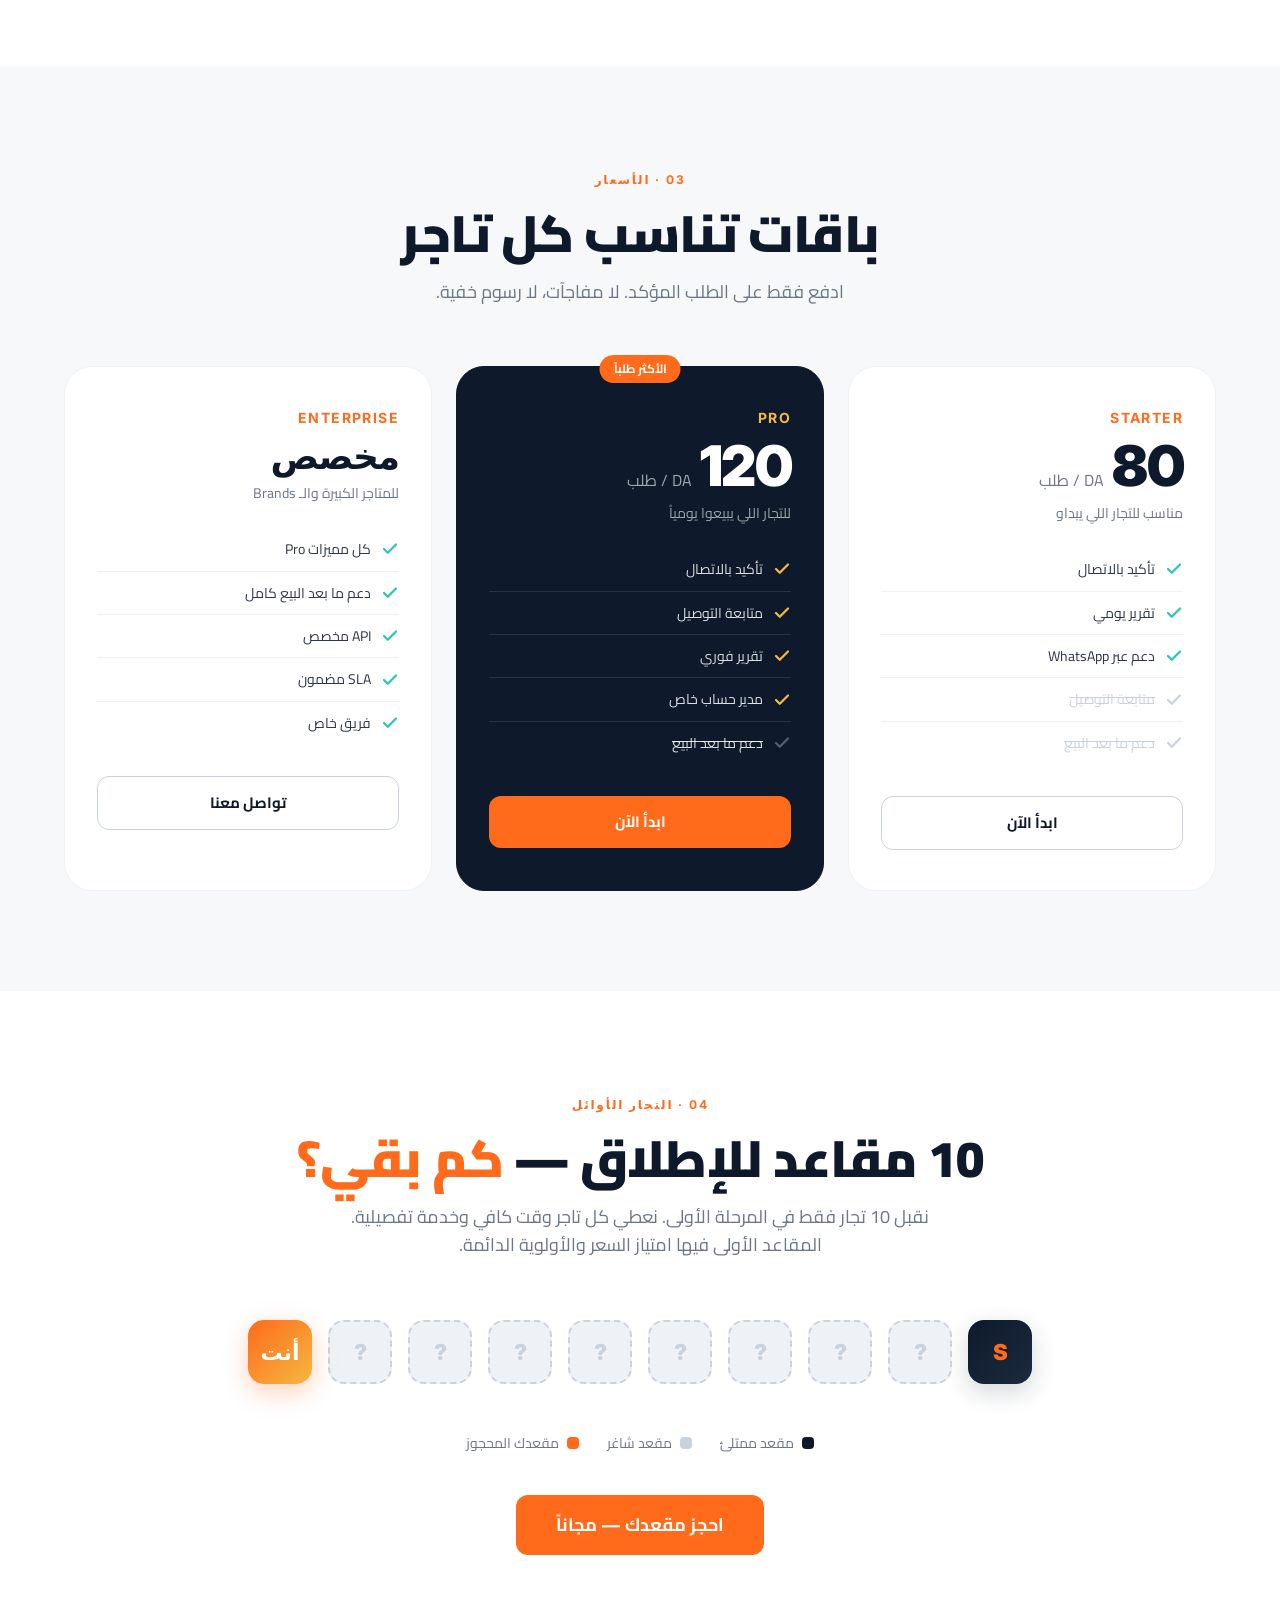
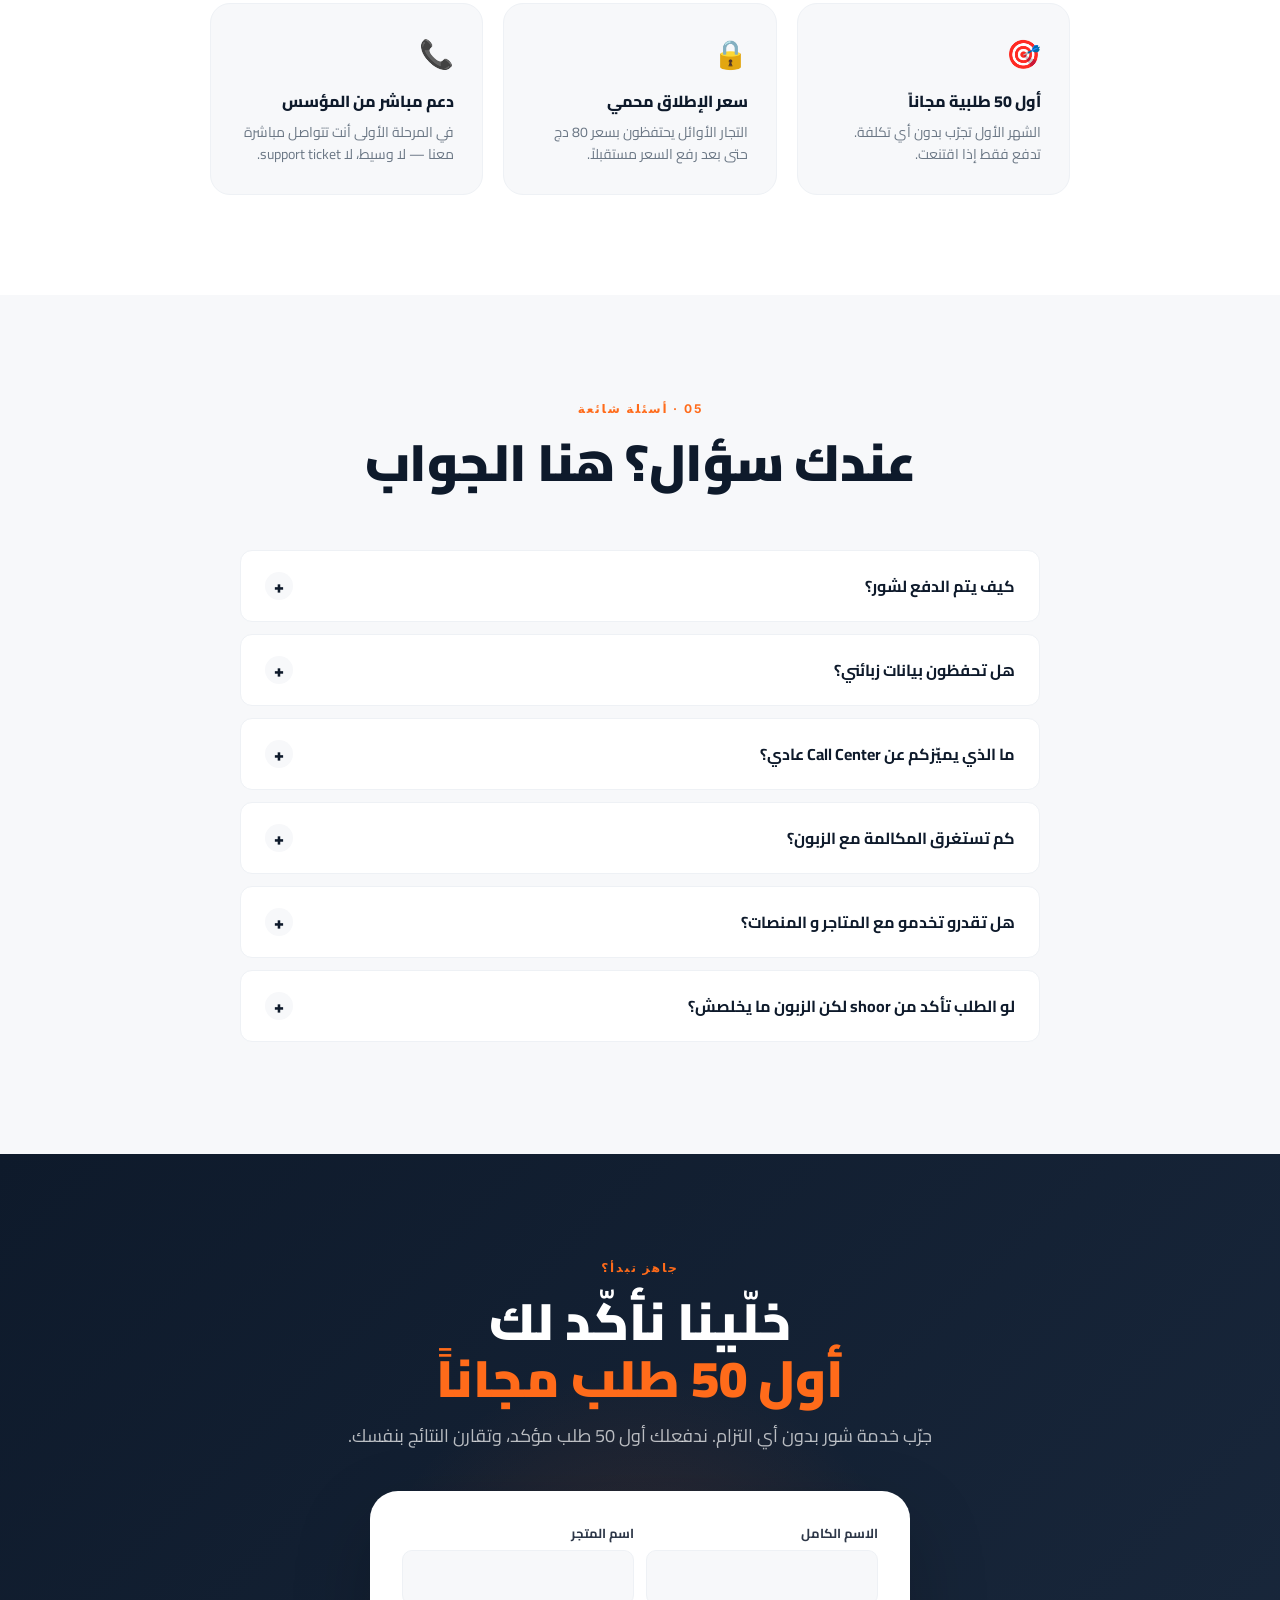
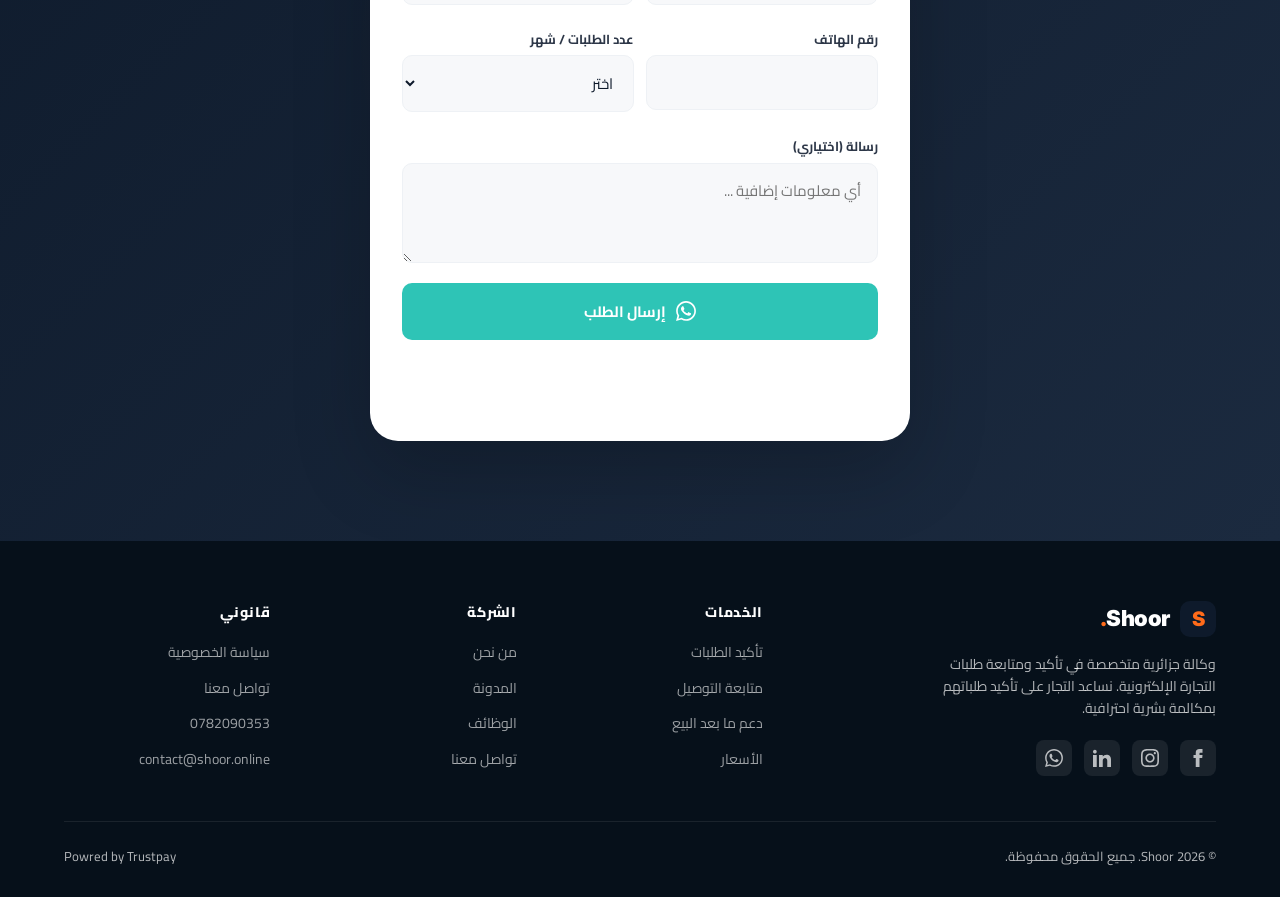
==== commit 58992d26: "Update index.html" ====
--- a/index.html
+++ b/index.html
@@ -1284,7 +1284,7 @@
       </div>
       <div class="faq-item">
         <button class="faq-q">
-          <span>إما الذي يميّزكم عن Call Center عادي؟</span>
+          <span>ما الذي يميّزكم عن Call Center عادي؟</span>
           <span class="icon">+</span>
         </button>
         <div class="faq-a">
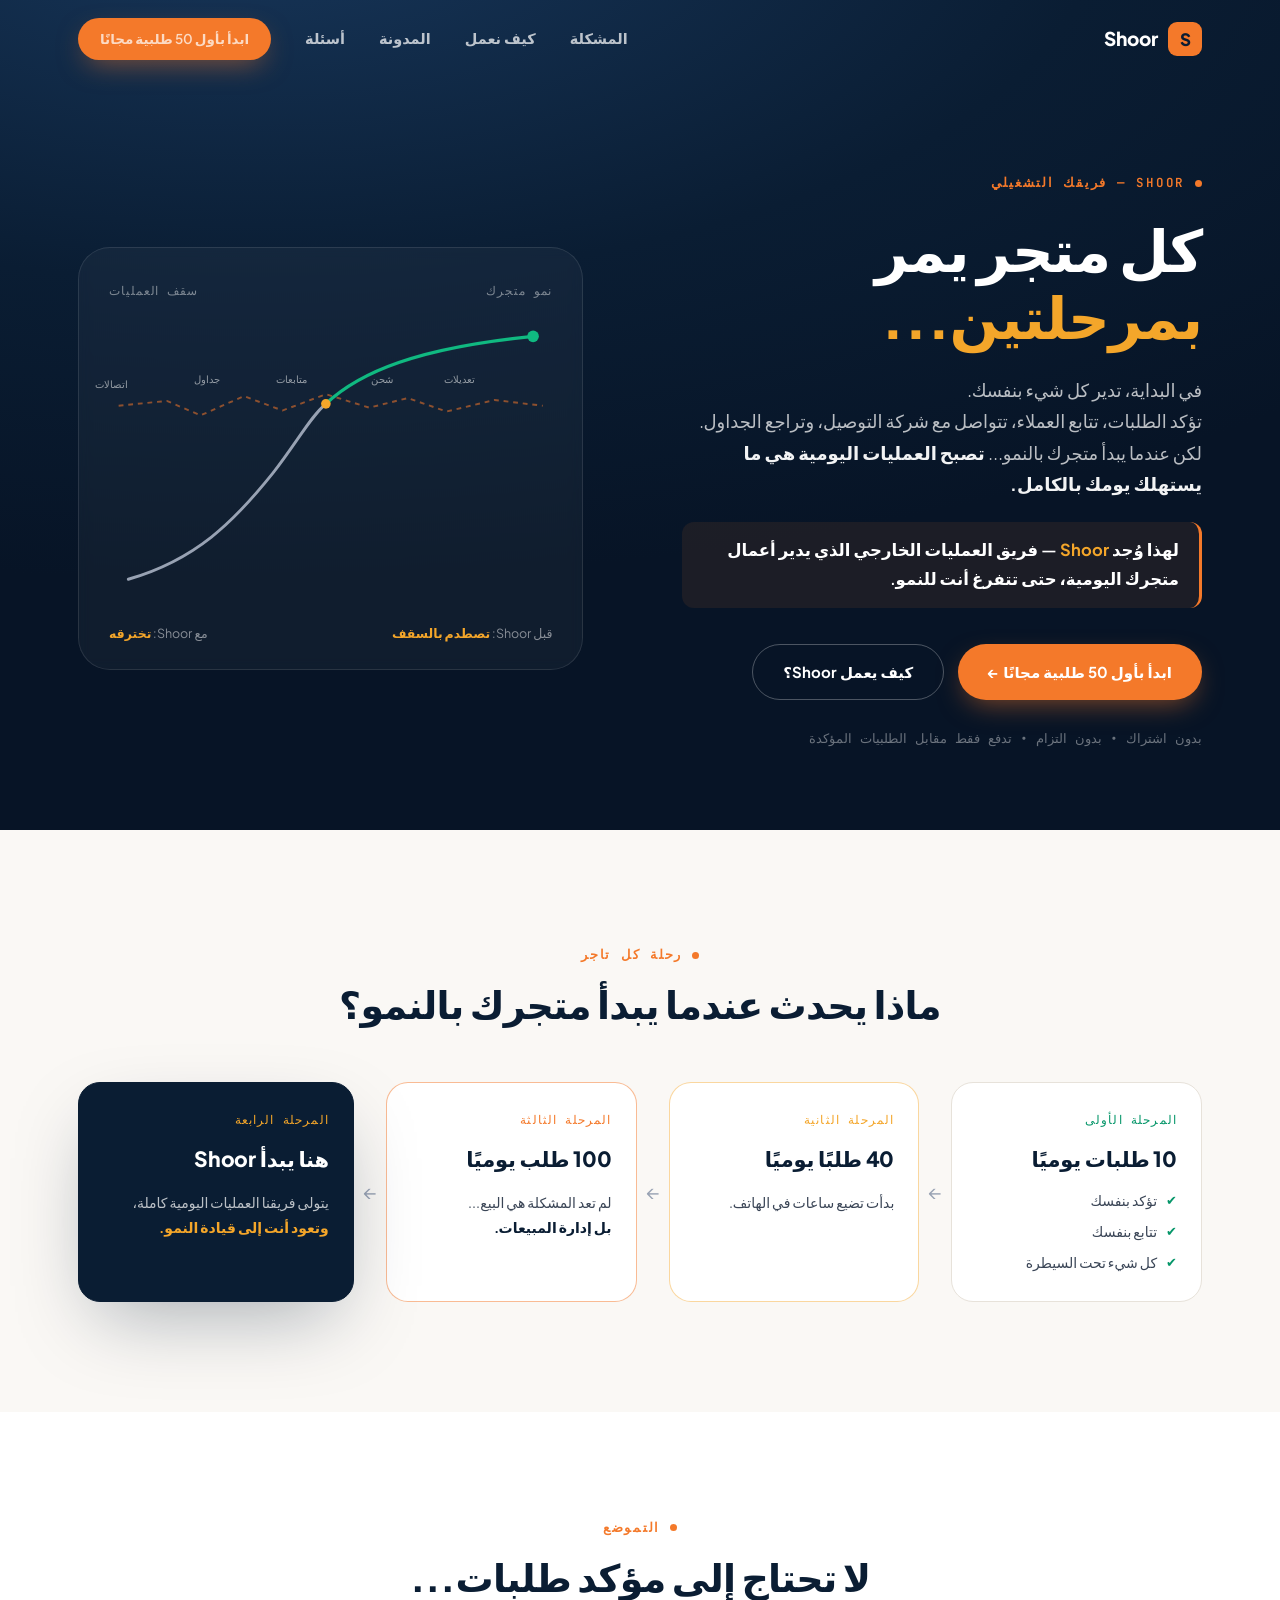
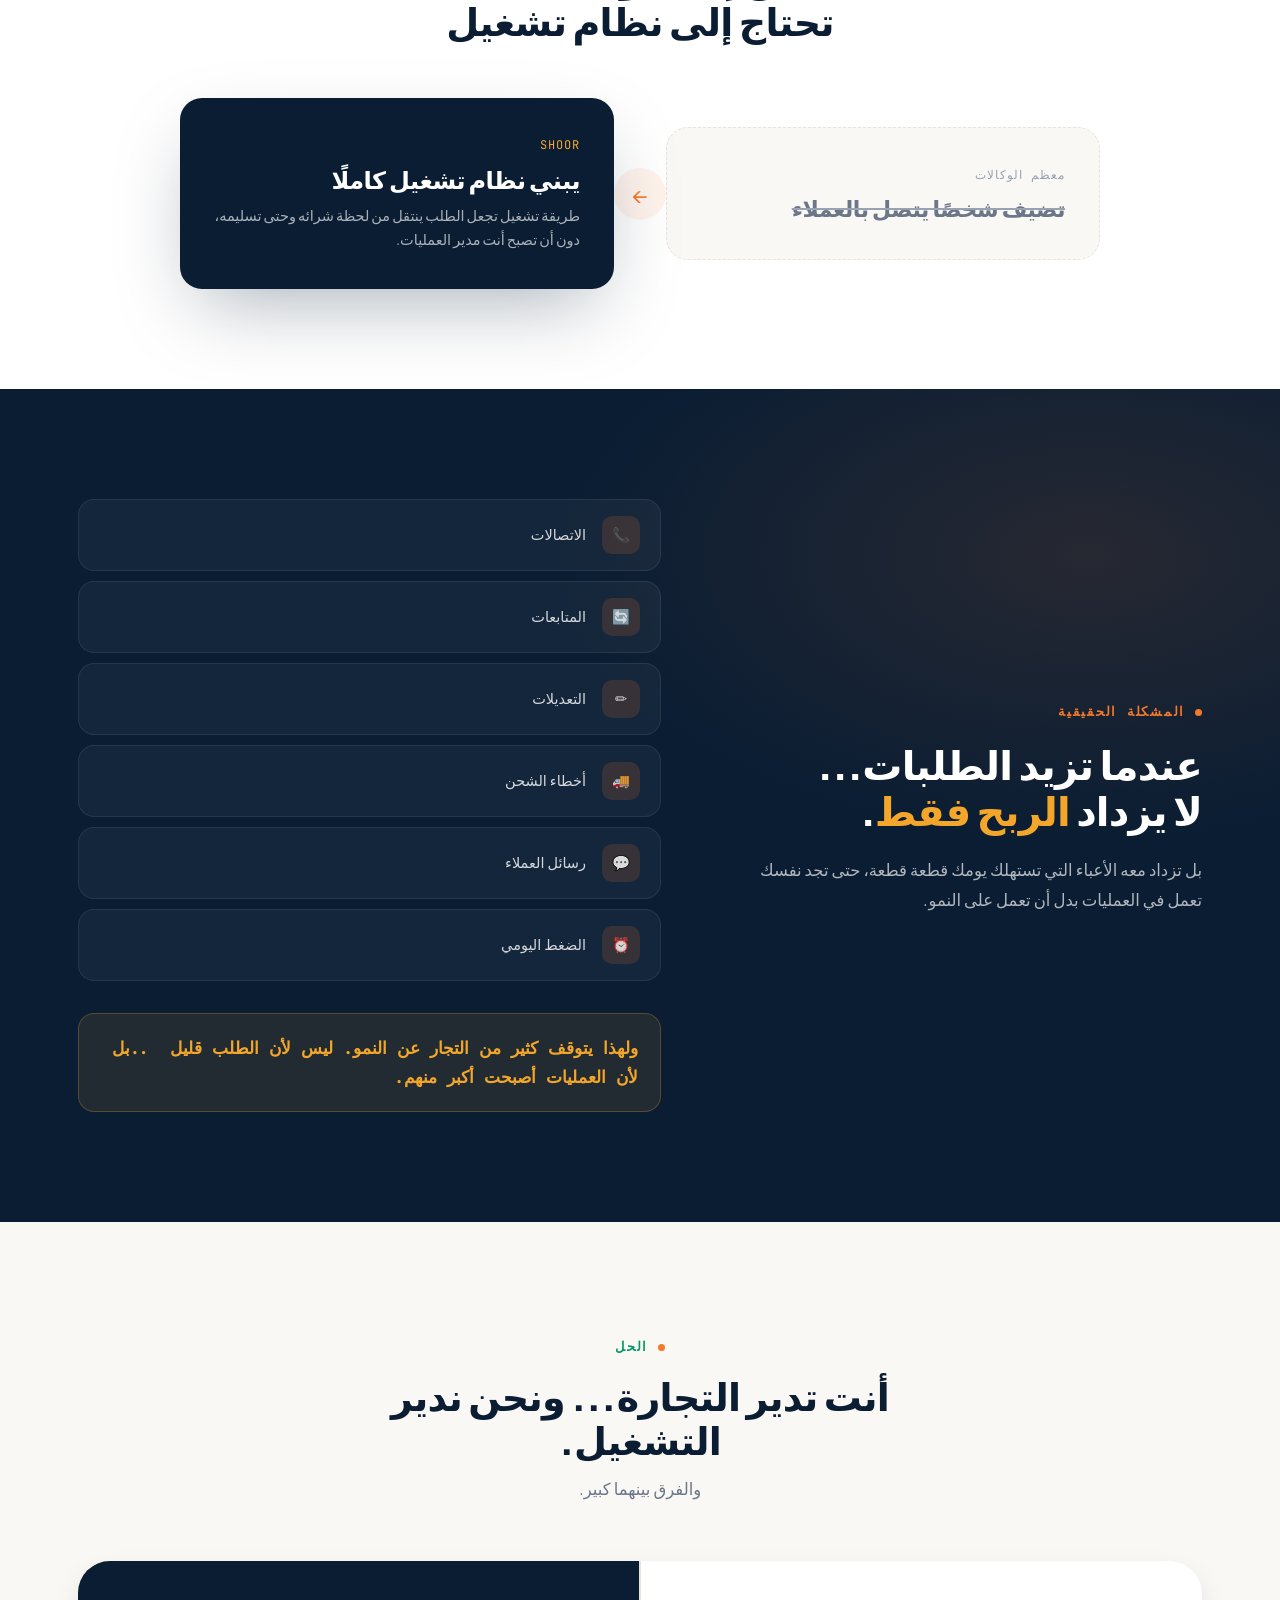
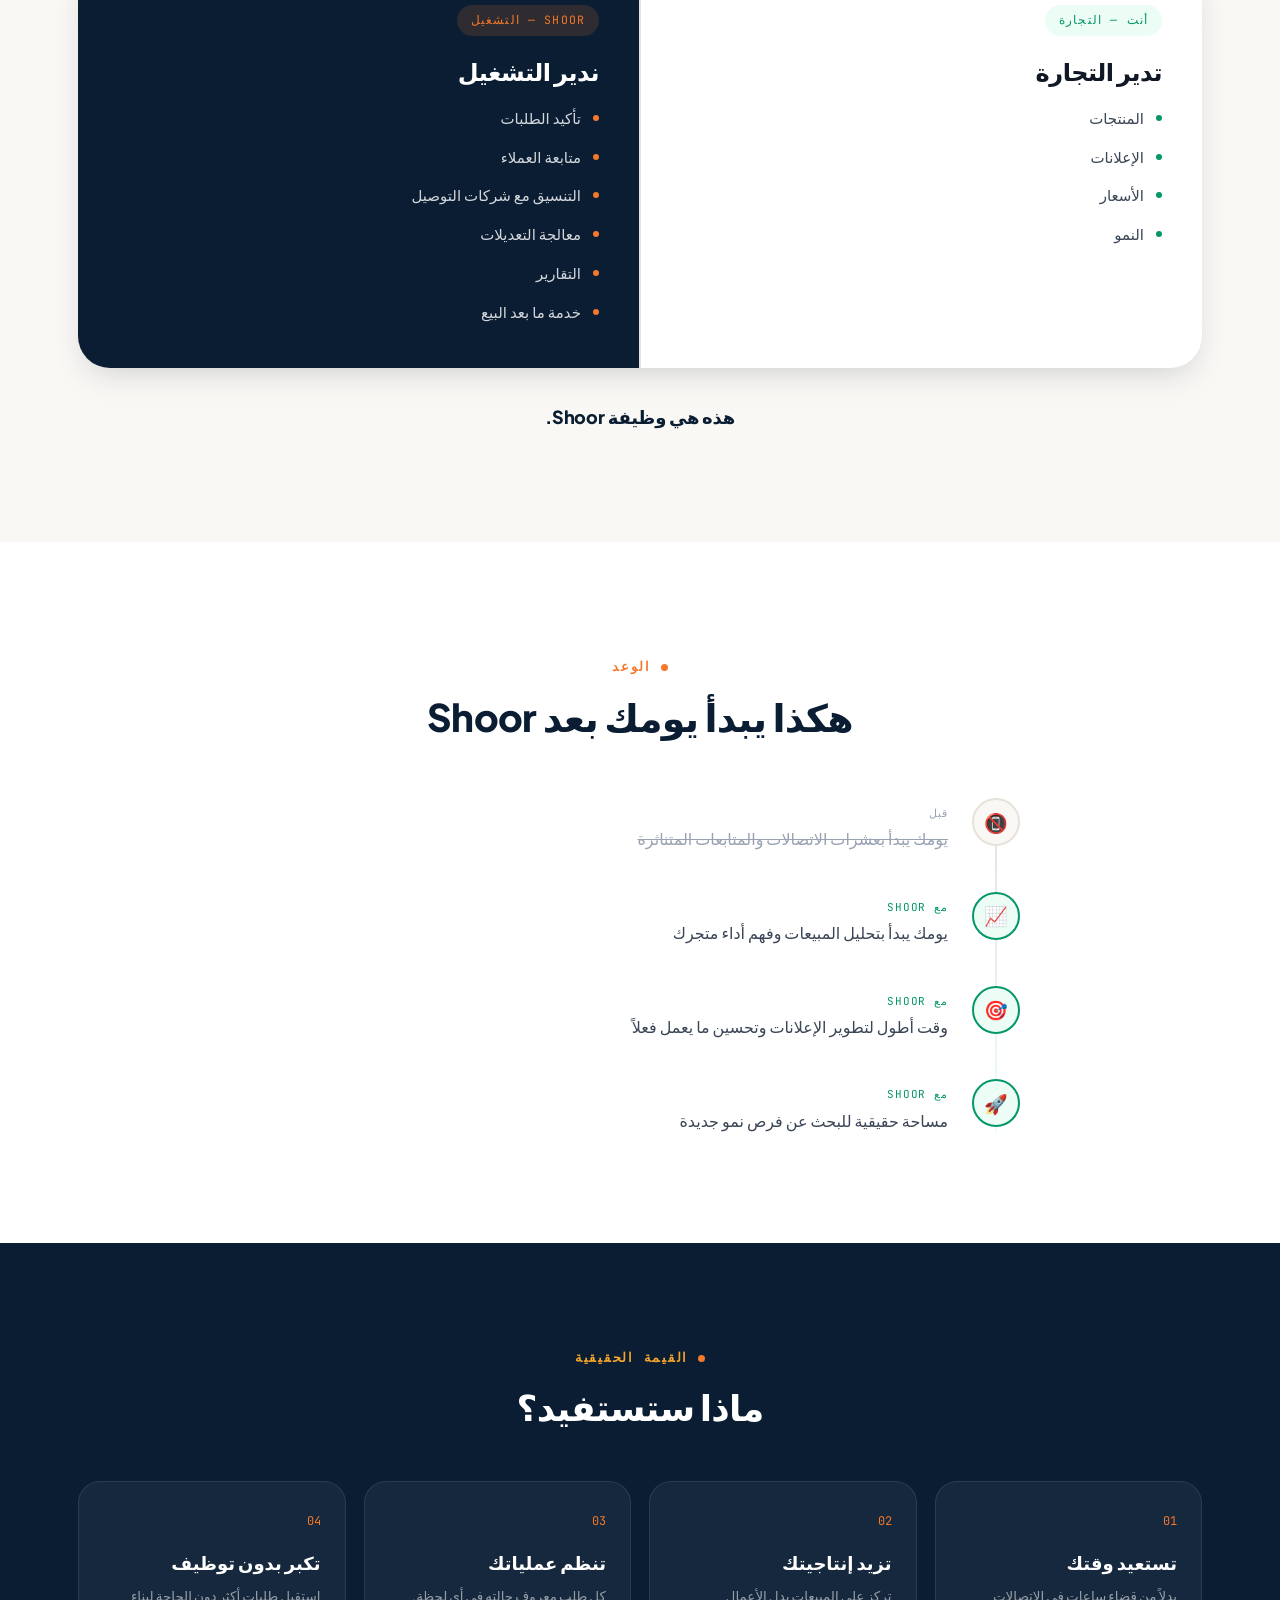
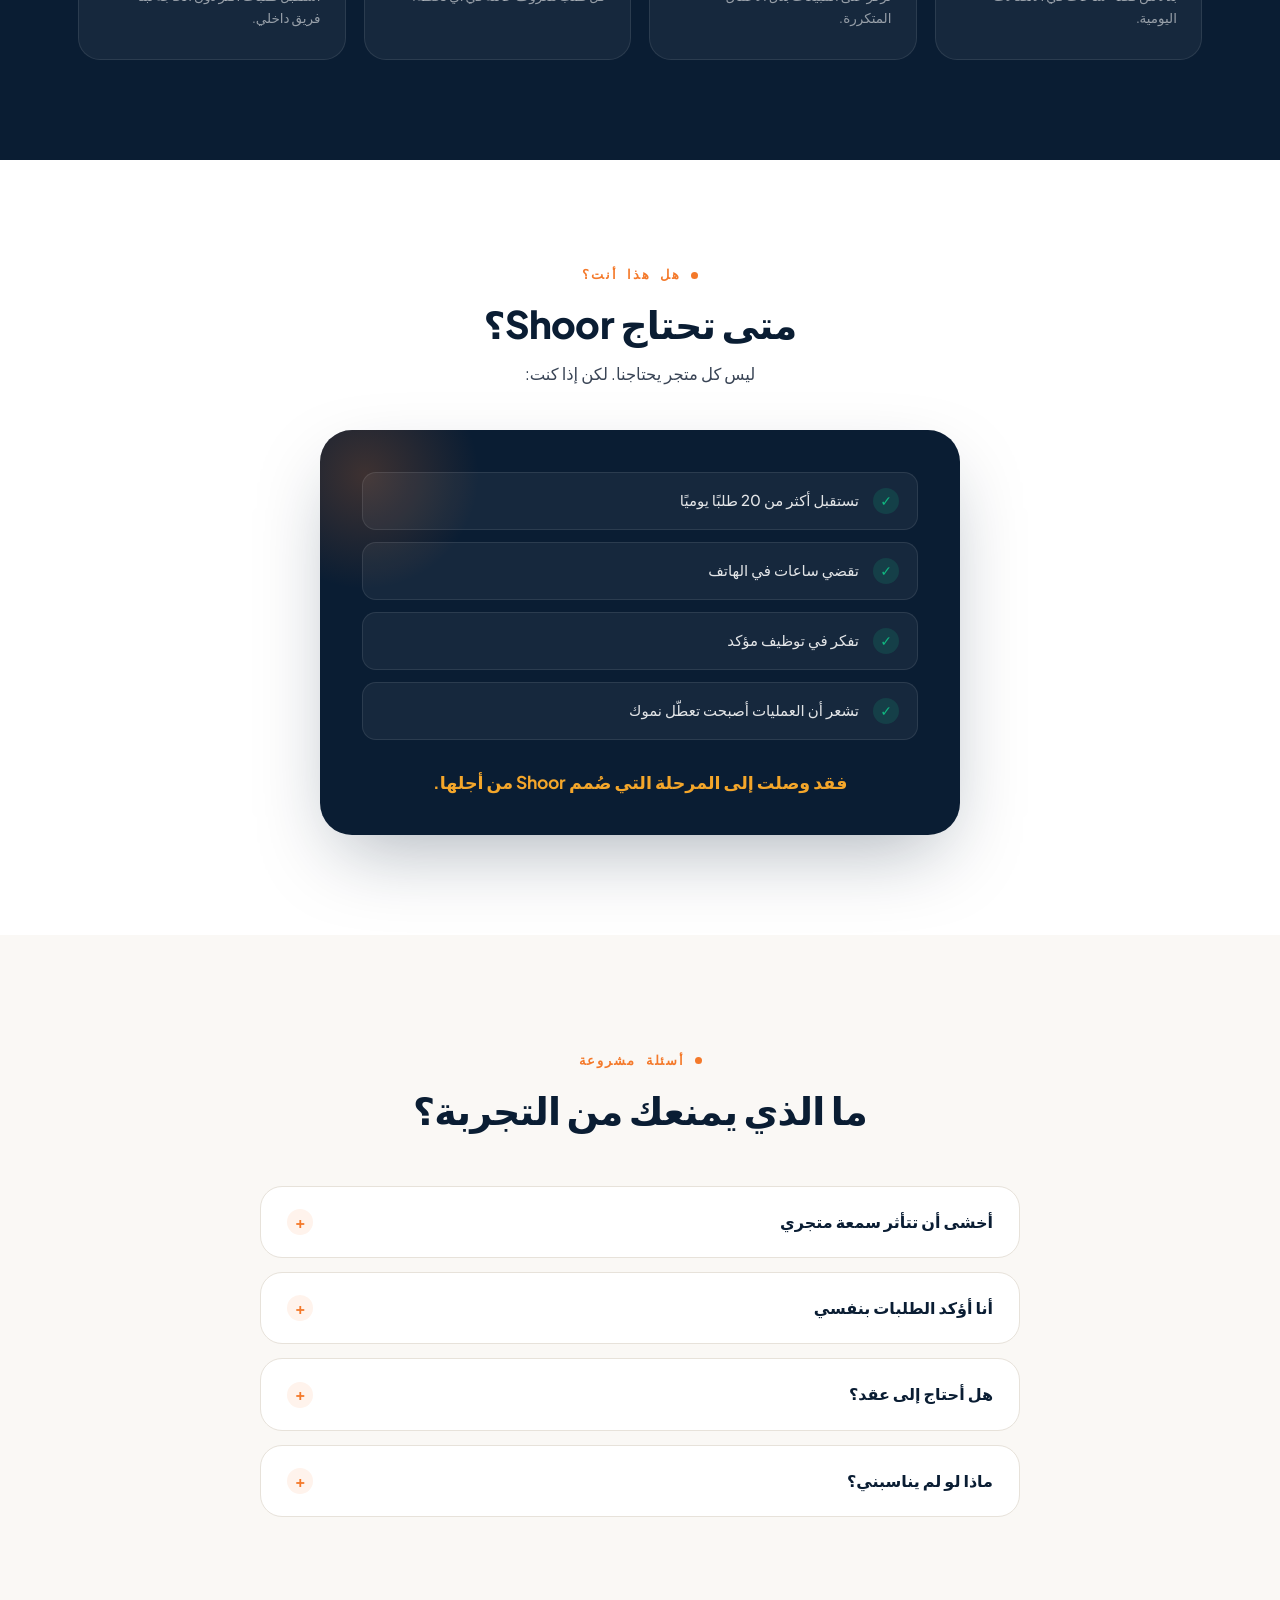
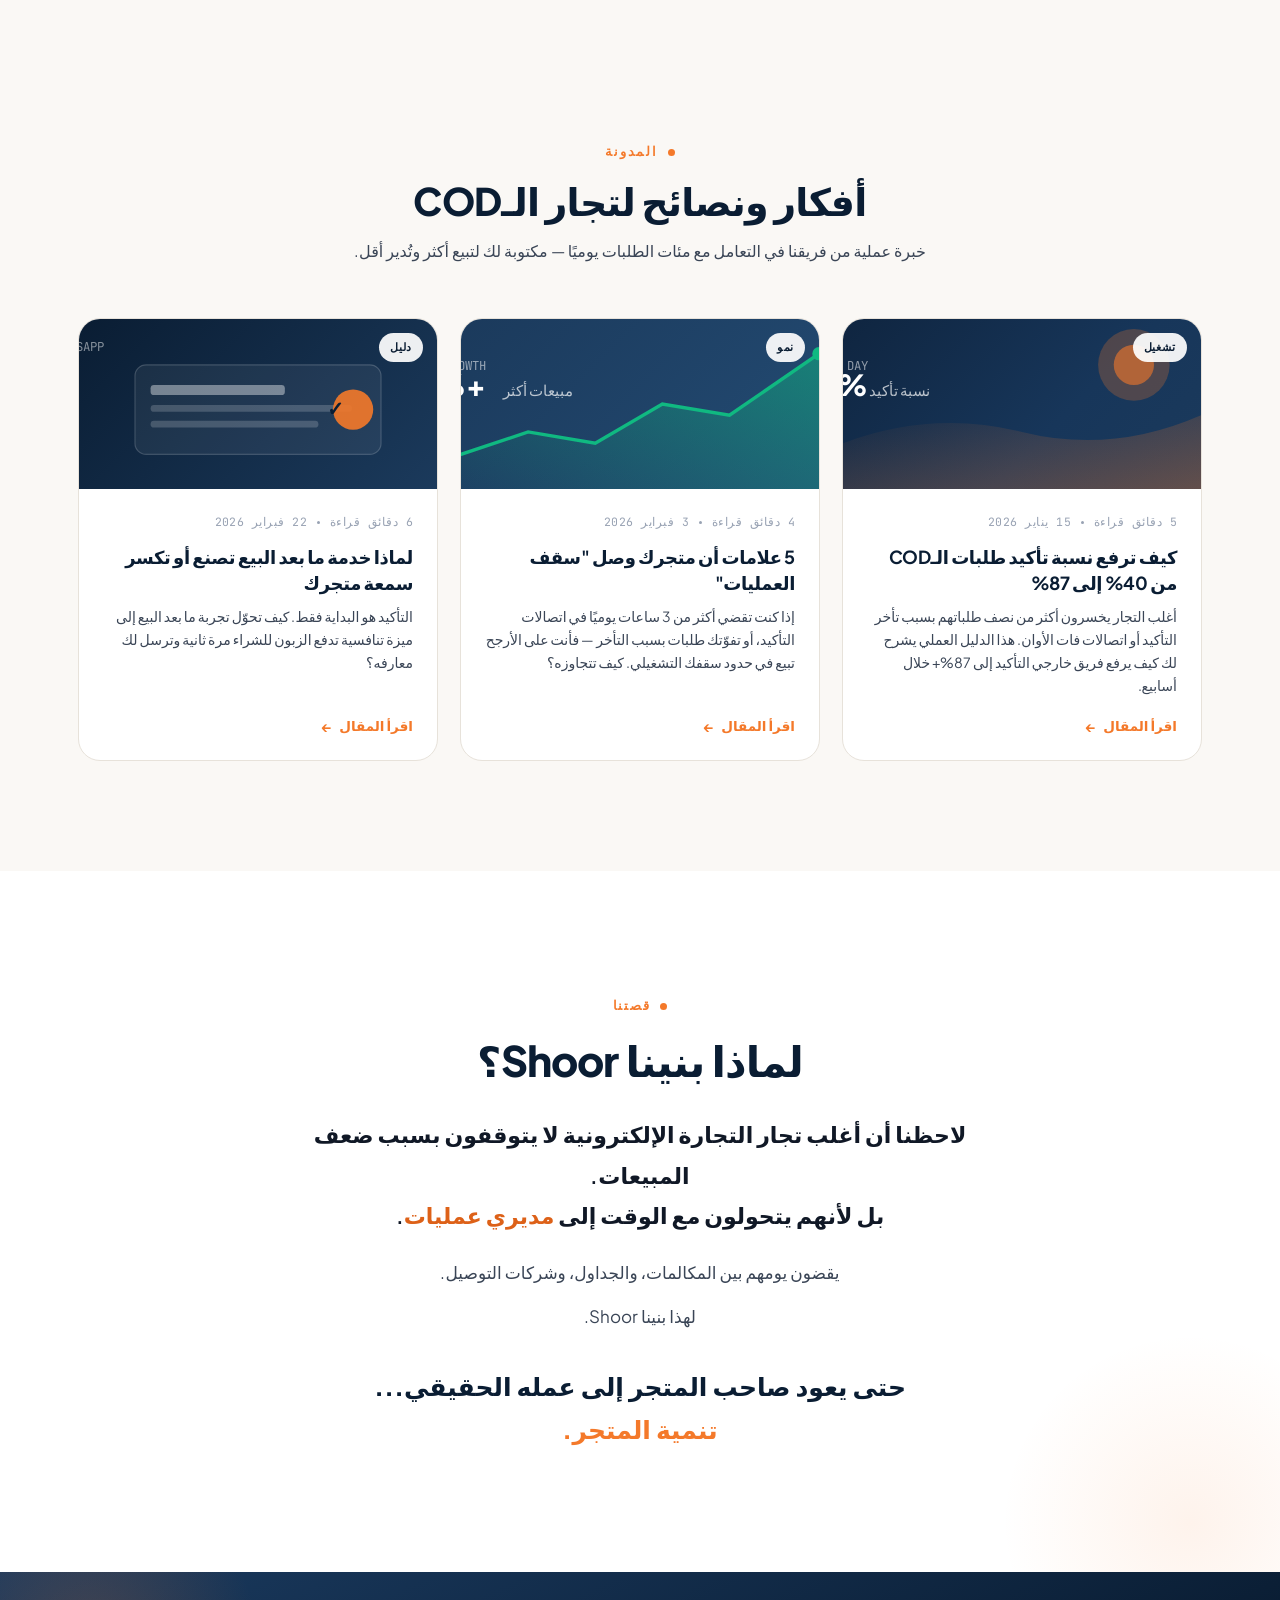
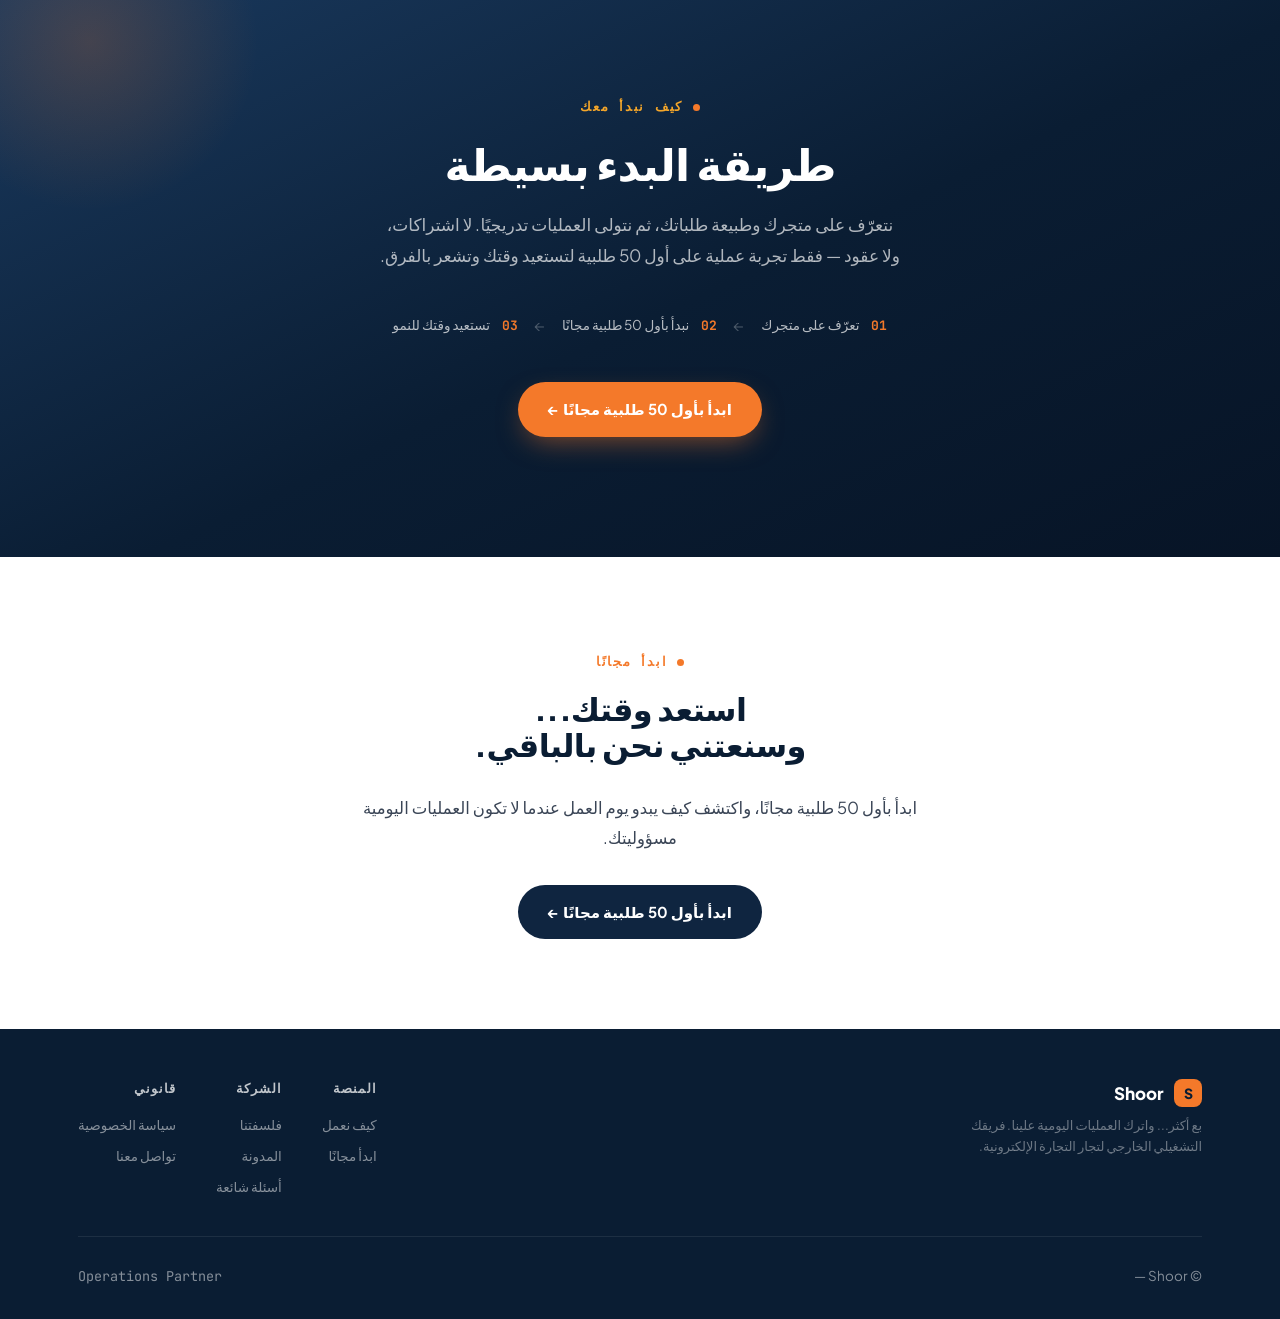
==== commit 31b68149: "Add files via upload" ====
--- a/index.html
+++ b/index.html
@@ -1,1811 +1,1328 @@
 <!DOCTYPE html>
 <html lang="ar" dir="rtl">
 <head>
-<meta charset="UTF-8" />
-<meta name="viewport" content="width=device-width, initial-scale=1.0" />
-<meta name="description" content="Shoor - وكالة تأكيد ومتابعة طلبات التجارة الإلكترونية في الجزائر. نؤكد طلبك في 30 دقيقة، بمكالمة بشرية احترافية." />
-<meta name="theme-color" content="#0E1A2B" />
-<title>Shoor · الجزائر</title>
+<meta charset="UTF-8">
+<meta name="viewport" content="width=device-width, initial-scale=1.0">
+<meta name="theme-color" content="#0F2540">
+<meta name="description" content="Shoor فريق العمليات الخارجي لمتاجر الدفع عند الاستلام (COD) في الجزائر — تأكيد الطلبات، متابعة العملاء، والتنسيق مع شركات التوصيل، حتى تتفرغ أنت لبيع أكثر.">
+<title>Shoor | فريق العمليات الخارجي لمتاجر الدفع عند الاستلام في الجزائر</title>
+<link rel="canonical" href="https://shoor.online/">
+<meta name="robots" content="index, follow">
+<meta name="geo.region" content="DZ">
+<meta name="google-site-verification" content="google-site-verification=ABMkr09jc3Acr0DXxEPDk5AeG1ZzvCayrjixnov5oJg">
+<link rel="icon" href="data:image/svg+xml,%3Csvg xmlns='http://www.w3.org/2000/svg' viewBox='0 0 100 100'%3E%3Crect width='100' height='100' rx='22' fill='%230F2540'/%3E%3Ctext x='50' y='68' font-family='Arial,sans-serif' font-weight='800' font-size='58' fill='%23F4792A' text-anchor='middle'%3ES%3C/text%3E%3C/svg%3E">
+<meta property="og:type" content="website">
+<meta property="og:locale" content="ar_DZ">
+<meta property="og:site_name" content="Shoor">
+<meta property="og:title" content="Shoor | فريق العمليات الخارجي لمتاجر الدفع عند الاستلام في الجزائر">
+<meta property="og:description" content="تأكيد الطلبات، متابعة العملاء، والتنسيق مع شركات التوصيل — حتى تتفرغ أنت لبيع أكثر. جرّب Shoor مع أول 50 طلبية مجانًا.">
+<meta property="og:url" content="https://shoor.online">
+<meta name="twitter:card" content="summary_large_image">
+<meta name="twitter:title" content="Shoor | فريق العمليات الخارجي لمتاجر الدفع عند الاستلام في الجزائر">
+<meta name="twitter:description" content="تأكيد الطلبات، متابعة العملاء، والتنسيق مع شركات التوصيل — حتى تتفرغ أنت لبيع أكثر. جرّب Shoor مع أول 50 طلبية مجانًا.">
+
+<!-- ══════════════════════════════════════════════════════════
+     أدوات القياس والتتبع — استبدل المعرّفات أدناه بمعرّفاتك الفعلية
+     قبل النشر: YOUR_META_PIXEL_ID / YOUR_TIKTOK_PIXEL_ID / G-XXXXXXXXXX
+     ══════════════════════════════════════════════════════════ -->
+
+<!-- Google Analytics (GA4) -->
+<script async src="https://www.googletagmanager.com/gtag/js?id=G-XXXXXXXXXX"></script>
+<script>
+  window.dataLayer = window.dataLayer || [];
+  function gtag(){ dataLayer.push(arguments); }
+  gtag('js', new Date());
+  gtag('config', 'G-XXXXXXXXXX');
+</script>
+
+<!-- Meta Pixel -->
+<script>
+!function(f,b,e,v,n,t,s)
+{if(f.fbq)return;n=f.fbq=function(){n.callMethod?
+n.callMethod.apply(n,arguments):n.queue.push(arguments)};
+if(!f._fbq)f._fbq=n;n.push=n;n.loaded=!0;n.version='2.0';
+n.queue=[];t=b.createElement(e);t.async=!0;
+t.src=v;s=b.getElementsByTagName(e)[0];
+s.parentNode.insertBefore(t,s)}(window, document,'script',
+'https://connect.facebook.net/en_US/fbevents.js');
+fbq('init', 'YOUR_META_PIXEL_ID');
+fbq('track', 'PageView');
+</script>
+<noscript><img height="1" width="1" style="display:none" alt=""
+src="https://www.facebook.com/tr?id=YOUR_META_PIXEL_ID&ev=PageView&noscript=1"></noscript>
+
+<!-- TikTok Pixel -->
+<script>
+!function (w, d, t) {
+  w.TiktokAnalyticsObject=t;var ttq=w[t]=w[t]||[];ttq.methods=["page","track","identify","instances","debug","on","off","once","ready","alias","group","enableCookie","disableCookie","holdConsent","revokeConsent","grantConsent"],ttq.setAndDefer=function(t,e){t[e]=function(){t.push([e].concat(Array.prototype.slice.call(arguments,0)))}};for(var i=0;i<ttq.methods.length;i++)ttq.setAndDefer(ttq,ttq.methods[i]);ttq.instance=function(t){for(var e=ttq._i[t]||[],n=0;n<e.length;n++)ttq.setAndDefer(e,ttq.methods[n]);return e},ttq.load=function(e,n){var r="https://analytics.tiktok.com/i18n/pixel/events.js",o=n&&n.partner;ttq._i=ttq._i||{},ttq._i[e]=[],ttq._i[e]._u=r,ttq._t=ttq._t||{},ttq._t[e]=+new Date,ttq._o=ttq._o||{},ttq._o[e]=n||{};n=document.createElement("script");n.type="text/javascript",n.async=!0,n.src=r+"?sdkid="+e+"&lib="+t;e=document.getElementsByTagName("script")[0];e.parentNode.insertBefore(n,e)};
+  ttq.load('YOUR_TIKTOK_PIXEL_ID');
+  ttq.page();
+}(window, document, 'ttq');
+</script>
+<!-- ══════════════════════════════════════════════════════════ -->
 
 <link rel="preconnect" href="https://fonts.googleapis.com">
 <link rel="preconnect" href="https://fonts.gstatic.com" crossorigin>
-<link href="https://fonts.googleapis.com/css2?family=Cairo:wght@400;500;600;700;800;900&family=Inter:wght@400;500;600;700;800;900&display=swap" rel="stylesheet">
-
+<link href="https://fonts.googleapis.com/css2?family=Plus+Jakarta+Sans:wght@400;500;600;700;800&family=JetBrains+Mono:wght@400;500;600&display=swap" rel="stylesheet">
+
+<!-- Structured Data — Organization -->
+<script type="application/ld+json">
+{
+  "@context": "https://schema.org",
+  "@type": "Organization",
+  "name": "Shoor",
+  "url": "https://shoor.online",
+  "logo": "https://shoor.online/favicon.svg",
+  "description": "فريق العمليات الخارجي لمتاجر الدفع عند الاستلام (COD) في الجزائر — تأكيد الطلبات، متابعة العملاء، والتنسيق مع شركات التوصيل.",
+  "areaServed": { "@type": "Country", "name": "Algeria" },
+  "contactPoint": {
+    "@type": "ContactPoint",
+    "contactType": "customer service",
+    "telephone": "+213782090353",
+    "availableLanguage": ["Arabic", "French"]
+  }
+}
+</script>
+
+<!-- Structured Data — FAQPage (mirrors the objections section verbatim) -->
+<script type="application/ld+json">
+{
+  "@context": "https://schema.org",
+  "@type": "FAQPage",
+  "mainEntity": [
+    {
+      "@type": "Question",
+      "name": "أخشى أن تتأثر سمعة متجري",
+      "acceptedAnswer": {
+        "@type": "Answer",
+        "text": "فريق Shoor يتعامل مع عملائك كما لو كانوا عملاءنا، وبأسلوب احترافي يحافظ على صورة علامتك التجارية."
+      }
+    },
+    {
+      "@type": "Question",
+      "name": "أنا أؤكد الطلبات بنفسي",
+      "acceptedAnswer": {
+        "@type": "Answer",
+        "text": "هذا مناسب في البداية، لكن مع نمو متجرك سيصبح وقتك أغلى من أن تقضيه في الاتصالات اليومية."
+      }
+    },
+    {
+      "@type": "Question",
+      "name": "هل أحتاج إلى عقد؟",
+      "acceptedAnswer": {
+        "@type": "Answer",
+        "text": "لا. يمكنك البدء مجانًا، وإذا وجدت أن Shoor يوفر عليك الوقت ويزيد كفاءة عملياتك، تستمر معنا."
+      }
+    },
+    {
+      "@type": "Question",
+      "name": "ماذا لو لم يناسبني؟",
+      "acceptedAnswer": {
+        "@type": "Answer",
+        "text": "يمكنك التوقف في أي وقت، فلا توجد عقود طويلة أو التزامات معقدة."
+      }
+    }
+  ]
+}
+</script>
 <style>
-  :root {
-    /* ====== BRAND TOKENS (EDITABLE) ====== */
-    --navy:        #0E1A2B;
-    --navy-soft:   #1B2A3F;
-    --orange:      #FF6B1A;
-    --orange-soft: #FF8C42;
-    --gold:        #F5B841;
-    --green:       #2EC4B6;
-    --red:         #E63946;
-    --off-white:   #F7F8FA;
-    --gray-100:    #EEF1F5;
-    --gray-300:    #C9D2DD;
-    --gray-500:    #6B7785;
-    --gray-700:    #2D3748;
-
-    --font-ar: 'Cairo', system-ui, sans-serif;
-    --font-en: 'Inter', system-ui, sans-serif;
-
-    --radius-sm: 8px;
-    --radius:    12px;
-    --radius-lg: 20px;
-    --radius-xl: 28px;
-
-    --shadow-sm: 0 1px 2px rgba(14,26,43,0.06);
-    --shadow:    0 4px 16px rgba(14,26,43,0.08);
-    --shadow-lg: 0 20px 50px rgba(14,26,43,0.12);
-
-    --container: 1200px;
-
-    /* ====== WHATSAPP NUMBER (EDITABLE) ======
-       غيّر الرقم هنا فقط — يبدأ بـ 213 دون علامة +
-       Example: 213555123456
-    */
-    --whatsapp-number: "213782090353";
-  }
-
-  * { box-sizing: border-box; margin: 0; padding: 0; }
-  html { scroll-behavior: smooth; }
-  body {
-    font-family: var(--font-ar);
-    background: var(--off-white);
-    color: var(--navy);
-    line-height: 1.6;
-    -webkit-font-smoothing: antialiased;
-    overflow-x: hidden;
-  }
-  a { color: inherit; text-decoration: none; }
-  button { font-family: inherit; cursor: pointer; border: none; background: none; }
-  img, svg { display: block; max-width: 100%; }
-
-  .container { max-width: var(--container); margin: 0 auto; padding: 0 24px; }
-
-  /* ====== NAV ====== */
-  .nav {
-    position: fixed; top: 0; left: 0; right: 0; z-index: 100;
-    background: rgba(247, 248, 250, 0.85);
-    backdrop-filter: saturate(180%) blur(20px);
-    -webkit-backdrop-filter: saturate(180%) blur(20px);
-    border-bottom: 1px solid var(--gray-100);
-    transition: background 0.3s;
-  }
-  .nav-inner {
-    max-width: var(--container);
-    margin: 0 auto; padding: 16px 24px;
-    display: flex; justify-content: space-between; align-items: center;
-  }
-  .logo {
-    display: flex; align-items: center; gap: 10px;
-    font-family: var(--font-en); font-weight: 900; font-size: 22px;
-    letter-spacing: -0.02em; color: var(--navy);
-  }
-  .logo-mark {
-    width: 36px; height: 36px;
-    background: var(--navy); border-radius: 10px;
-    display: flex; align-items: center; justify-content: center;
-    color: var(--orange); font-family: var(--font-en); font-weight: 900; font-size: 20px;
-  }
-  .logo-mark svg { width: 22px; height: 22px; }
-  .nav-links {
-    display: flex; gap: 32px; align-items: center;
-  }
-  .nav-links a {
-    color: var(--gray-700); font-weight: 600; font-size: 15px;
-    transition: color 0.2s;
-  }
-  .nav-links a:hover { color: var(--orange); }
-  .nav-cta {
-    background: var(--navy); color: white !important;
-    padding: 10px 20px; border-radius: 10px;
-    transition: transform 0.2s, background 0.2s;
-  }
-  .nav-cta:hover { background: var(--orange) !important; color: white !important; transform: translateY(-1px); }
-  .nav-toggle { display: none; }
-
-  /* ====== BUTTONS ====== */
-  .btn {
-    display: inline-flex; align-items: center; gap: 8px;
-    padding: 14px 28px; border-radius: 12px;
-    font-weight: 700; font-size: 15px;
-    transition: all 0.2s;
-    cursor: pointer;
-  }
-  .btn-primary { background: var(--orange); color: white; }
-  .btn-primary:hover { background: var(--orange-soft); transform: translateY(-2px); box-shadow: 0 10px 24px rgba(255,107,26,0.3); }
-  .btn-ghost { background: transparent; color: var(--navy); border: 1.5px solid var(--gray-300); }
-  .btn-ghost:hover { border-color: var(--navy); background: var(--navy); color: white; }
-  .btn-lg { padding: 16px 32px; font-size: 16px; }
-
-  /* ====== HERO ====== */
-  .hero {
-    padding: 140px 0 80px;
-    position: relative; overflow: hidden;
-    background: linear-gradient(180deg, #FFFFFF 0%, var(--off-white) 100%);
-  }
-  .hero::before {
-    content: ''; position: absolute; top: -200px; right: -200px;
-    width: 600px; height: 600px;
-    background: radial-gradient(circle, rgba(255,107,26,0.08) 0%, transparent 60%);
-    border-radius: 50%;
-    pointer-events: none;
-  }
-  .hero::after {
-    content: ''; position: absolute; bottom: -200px; left: -200px;
-    width: 500px; height: 500px;
-    background: radial-gradient(circle, rgba(46,196,182,0.06) 0%, transparent 60%);
-    border-radius: 50%;
-    pointer-events: none;
-  }
-  .hero-grid {
-    display: grid; grid-template-columns: 1.1fr 1fr;
-    gap: 60px; align-items: center;
-    position: relative; z-index: 1;
-  }
-  .hero-eyebrow {
-    display: inline-flex; align-items: center; gap: 8px;
-    background: white; border: 1px solid var(--gray-100);
-    padding: 6px 14px; border-radius: 100px;
-    font-size: 13px; font-weight: 600; color: var(--gray-700);
-    margin-bottom: 24px;
-  }
-  .hero-eyebrow .dot {
-    width: 8px; height: 8px; border-radius: 50%;
-    background: var(--green);
-    animation: pulse 2s ease-in-out infinite;
-  }
-  @keyframes pulse {
-    0%, 100% { opacity: 1; transform: scale(1); }
-    50% { opacity: 0.5; transform: scale(1.2); }
-  }
-  .hero h1 {
-    font-family: var(--font-en);
-    font-size: clamp(40px, 6vw, 72px);
-    font-weight: 900; line-height: 0.98; letter-spacing: -0.03em;
-    color: var(--navy); margin-bottom: 24px;
-  }
-  .hero h1 .accent { color: var(--orange); position: relative; display: inline-block; }
-  .hero h1 .accent::after {
-    content: ''; position: absolute; bottom: 4px; right: 0; left: 0;
-    height: 8px; background: var(--gold); opacity: 0.3; border-radius: 4px;
-  }
-  .hero .ar-headline {
-    font-size: clamp(20px, 2.5vw, 28px);
-    color: var(--gray-700); font-weight: 700; margin-bottom: 20px;
-  }
-  .hero p {
-    font-size: 18px; color: var(--gray-500);
-    max-width: 540px; margin-bottom: 32px;
-  }
-  .hero-cta { display: flex; gap: 12px; flex-wrap: wrap; margin-bottom: 32px; }
-  .hero-trust {
-    display: flex; gap: 24px; align-items: center; flex-wrap: wrap;
-    color: var(--gray-500); font-size: 13px;
-  }
-  .hero-trust .avatars { display: flex; }
-  .hero-trust .avatars span {
-    width: 32px; height: 32px; border-radius: 50%;
-    border: 2px solid white; margin-right: -8px;
-    background: var(--gold);
-    display: flex; align-items: center; justify-content: center;
-    font-weight: 700; color: var(--navy); font-size: 12px;
-  }
-  .hero-trust .avatars span:nth-child(2) { background: var(--orange); color: white; }
-  .hero-trust .avatars span:nth-child(3) { background: var(--green); color: white; }
-  .hero-trust .avatars span:nth-child(4) { background: var(--navy); color: white; }
-
-  /* Hero visual */
-  .hero-visual {
-    position: relative; height: 480px;
-  }
-  .phone-card {
-    position: absolute; top: 0; right: 50%; transform: translateX(50%);
-    width: 320px; height: 480px;
-    background: white; border-radius: 32px;
-    box-shadow: 0 30px 80px rgba(14,26,43,0.18);
-    padding: 24px;
-    border: 1px solid var(--gray-100);
-    overflow: hidden;
-  }
-  .phone-header {
-    display: flex; align-items: center; gap: 12px;
-    padding-bottom: 16px; border-bottom: 1px solid var(--gray-100);
-    margin-bottom: 16px;
-  }
-  .phone-avatar {
-    width: 44px; height: 44px; border-radius: 50%;
-    background: linear-gradient(135deg, var(--orange), var(--gold));
-    display: flex; align-items: center; justify-content: center;
-    color: white; font-weight: 800; font-size: 18px;
-    font-family: var(--font-en);
-  }
-  .phone-name { font-weight: 700; color: var(--navy); font-size: 15px; }
-  .phone-status { font-size: 12px; color: var(--green); display: flex; align-items: center; gap: 4px; }
-  .phone-status::before { content: ''; width: 6px; height: 6px; background: var(--green); border-radius: 50%; }
-  .chat-bubble {
-    background: var(--gray-100);
-    padding: 12px 16px; border-radius: 16px 16px 16px 4px;
-    font-size: 14px; color: var(--gray-700);
-    margin-bottom: 10px; max-width: 80%;
-  }
-  .chat-bubble.incoming {
-    background: var(--navy); color: white;
-    border-radius: 16px 16px 4px 16px;
-    margin-right: auto; margin-left: 0;
-  }
-  .chat-bubble.success {
-    background: var(--green); color: white;
-    border-radius: 16px 16px 16px 4px;
-    display: flex; align-items: center; gap: 8px;
-  }
-  .chat-bubble .check {
-    width: 18px; height: 18px; border-radius: 50%;
-    background: white; color: var(--green);
-    display: flex; align-items: center; justify-content: center;
-    font-size: 11px; font-weight: 900;
-  }
-  .phone-typing {
-    display: inline-flex; gap: 4px; padding: 8px 0;
-  }
-  .phone-typing span {
-    width: 6px; height: 6px; background: var(--gray-300);
-    border-radius: 50%;
-    animation: typing 1.4s ease-in-out infinite;
-  }
-  .phone-typing span:nth-child(2) { animation-delay: 0.2s; }
-  .phone-typing span:nth-child(3) { animation-delay: 0.4s; }
-  @keyframes typing {
-    0%, 60%, 100% { opacity: 0.3; transform: translateY(0); }
-    30% { opacity: 1; transform: translateY(-4px); }
-  }
-
-  /* Floating cards */
-  .floating-card {
-    position: absolute;
-    background: white; border-radius: 16px;
-    box-shadow: var(--shadow-lg);
-    padding: 16px; display: flex; align-items: center; gap: 12px;
-    border: 1px solid var(--gray-100);
-  }
-  .floating-card .icon {
-    width: 40px; height: 40px; border-radius: 10px;
-    display: flex; align-items: center; justify-content: center;
-    font-size: 20px;
-  }
-  .floating-card .label { font-size: 11px; color: var(--gray-500); }
-  .floating-card .value { font-weight: 800; color: var(--navy); font-size: 15px; font-family: var(--font-en); }
-  .fc-1 { top: 30px; right: 0; animation: float 4s ease-in-out infinite; }
-  .fc-1 .icon { background: rgba(46,196,182,0.1); color: var(--green); }
-  .fc-2 { bottom: 40px; left: 0; animation: float 4s ease-in-out infinite 2s; }
-  .fc-2 .icon { background: rgba(255,107,26,0.1); color: var(--orange); }
-  @keyframes float {
-    0%, 100% { transform: translateY(0); }
-    50% { transform: translateY(-12px); }
-  }
-
-  /* ====== SECTION DEFAULTS ====== */
-  section { padding: 100px 0; position: relative; }
-  .section-eyebrow {
-    display: inline-block;
-    font-family: var(--font-en);
-    font-size: 12px; font-weight: 700; letter-spacing: 0.15em;
-    text-transform: uppercase;
-    color: var(--orange);
-    margin-bottom: 16px;
-  }
-  .section-title {
-    font-family: var(--font-ar);
-    font-size: clamp(32px, 4vw, 52px);
-    font-weight: 900; line-height: 1.1;
-    color: var(--navy);
-    margin-bottom: 16px;
-    letter-spacing: -0.01em;
-  }
-  .section-sub {
-    font-size: 18px; color: var(--gray-500);
-    max-width: 600px; margin: 0 auto 60px;
-    text-align: center;
-  }
-  .section-head { text-align: center; margin-bottom: 60px; }
-
-  /* ====== LOGOS / TRUSTED BY ====== */
-  .trusted {
-    padding: 60px 0;
-    background: white;
-    border-top: 1px solid var(--gray-100);
-    border-bottom: 1px solid var(--gray-100);
-  }
-  .trusted-label {
-    text-align: center; color: var(--gray-500);
-    font-size: 13px; font-weight: 600; letter-spacing: 0.1em;
-    text-transform: uppercase; margin-bottom: 32px;
-    font-family: var(--font-en);
-  }
-  .trusted-logos {
-    display: flex; gap: 60px; justify-content: center; align-items: center;
-    flex-wrap: wrap;
-    opacity: 0.6;
-  }
-  .trusted-logos div {
-    font-family: var(--font-en); font-weight: 800;
-    color: var(--gray-500); font-size: 22px;
-    letter-spacing: -0.02em;
-  }
-
-  /* ====== SERVICES ====== */
-  .services { background: var(--off-white); }
-  .services-grid {
-    display: grid; grid-template-columns: repeat(2, 1fr);
-    gap: 24px;
-  }
-  .service-card {
-    background: white; border-radius: var(--radius-xl);
-    padding: 40px; position: relative; overflow: hidden;
-    transition: transform 0.3s, box-shadow 0.3s;
-    border: 1px solid var(--gray-100);
-  }
-  .service-card:hover { transform: translateY(-4px); box-shadow: var(--shadow-lg); }
-  .service-card.featured {
-    background: var(--navy); color: white;
-    grid-column: span 2;
-  }
-  .service-card.featured .service-desc { color: rgba(255,255,255,0.7); }
-  .service-card.featured .service-features li { color: rgba(255,255,255,0.85); }
-  .service-icon {
-    width: 64px; height: 64px; border-radius: 16px;
-    background: linear-gradient(135deg, var(--orange) 0%, var(--orange-soft) 100%);
-    display: flex; align-items: center; justify-content: center;
-    color: white; margin-bottom: 24px;
-  }
-  .service-card.featured .service-icon { background: white; color: var(--orange); }
-  .service-icon svg { width: 32px; height: 32px; }
-  .service-title {
-    font-size: 28px; font-weight: 800;
-    margin-bottom: 12px; color: inherit;
-  }
-  .service-desc {
-    font-size: 16px; color: var(--gray-500);
-    margin-bottom: 24px;
-  }
-  .service-features { list-style: none; display: grid; gap: 12px; }
-  .service-features li {
-    display: flex; align-items: center; gap: 10px;
-    font-size: 15px; color: var(--gray-700);
-  }
-  .service-features li::before {
-    content: '✓'; width: 22px; height: 22px; border-radius: 50%;
-    background: var(--green); color: white;
-    display: flex; align-items: center; justify-content: center;
-    font-size: 12px; font-weight: 900; flex-shrink: 0;
-  }
-  .service-card.featured .service-features li::before { background: var(--orange); }
-
-  /* ====== STATS ====== */
-  .stats {
-    background: linear-gradient(135deg, var(--navy) 0%, var(--navy-soft) 100%);
-    color: white;
-    position: relative; overflow: hidden;
-  }
-  .stats::before {
-    content: ''; position: absolute; top: -50%; right: -10%;
-    width: 600px; height: 600px;
-    background: radial-gradient(circle, rgba(255,107,26,0.15) 0%, transparent 60%);
-    border-radius: 50%;
-  }
-  .stats-grid {
-    display: grid; grid-template-columns: repeat(4, 1fr);
-    gap: 32px; position: relative; z-index: 1;
-  }
-  .stat {
-    text-align: center;
-  }
-  .stat-num {
-    font-family: var(--font-en);
-    font-size: clamp(40px, 5vw, 64px);
-    font-weight: 900; letter-spacing: -0.03em;
-    color: var(--orange);
-    margin-bottom: 8px; line-height: 1;
-  }
-  .stat-num::after { content: attr(data-suffix); color: var(--gold); }
-  .stat-label {
-    font-size: 14px; color: rgba(255,255,255,0.7);
-    font-weight: 500;
-  }
-
-  /* ====== PROCESS ====== */
-  .process { background: white; }
-  .process-grid {
-    display: grid; grid-template-columns: repeat(4, 1fr);
-    gap: 24px; position: relative;
-  }
-  .process-step {
-    text-align: center; position: relative;
-  }
-  .process-num {
-    width: 64px; height: 64px; border-radius: 50%;
-    background: var(--off-white); color: var(--navy);
-    display: flex; align-items: center; justify-content: center;
-    font-family: var(--font-en); font-weight: 900; font-size: 24px;
-    margin: 0 auto 20px;
-    border: 2px solid var(--gray-100);
-    position: relative; z-index: 1;
-    transition: all 0.3s;
-  }
-  .process-step:hover .process-num {
-    background: var(--orange); color: white; border-color: var(--orange);
-    transform: scale(1.1);
-  }
-  .process-title {
-    font-size: 18px; font-weight: 800; color: var(--navy);
-    margin-bottom: 8px;
-  }
-  .process-desc {
-    font-size: 14px; color: var(--gray-500);
-  }
-  .process-grid::before {
-    content: ''; position: absolute;
-    top: 32px; right: 12.5%; left: 12.5%;
-    height: 2px; background: var(--gray-100);
-    z-index: 0;
-  }
-
-  /* ====== PRICING ====== */
-  .pricing { background: var(--off-white); }
-  .pricing-grid {
-    display: grid; grid-template-columns: repeat(3, 1fr);
-    gap: 24px;
-  }
-  .price-card {
-    background: white; border-radius: var(--radius-xl);
-    padding: 40px 32px;
-    border: 1.5px solid var(--gray-100);
-    transition: transform 0.3s, box-shadow 0.3s, border-color 0.3s;
-    position: relative;
-  }
-  .price-card:hover { transform: translateY(-4px); box-shadow: var(--shadow-lg); }
-  .price-card.popular {
-    background: var(--navy); color: white;
-    border-color: var(--navy);
-    transform: scale(1.05);
-  }
-  .price-card.popular:hover { transform: scale(1.05) translateY(-4px); }
-  .price-badge {
-    position: absolute; top: -12px; left: 50%; transform: translateX(-50%);
-    background: var(--orange); color: white;
-    padding: 4px 14px; border-radius: 100px;
-    font-size: 12px; font-weight: 700;
-  }
-  .price-name {
-    font-size: 14px; font-weight: 700;
-    color: var(--orange); text-transform: uppercase;
-    letter-spacing: 0.1em; margin-bottom: 8px;
-    font-family: var(--font-en);
-  }
-  .price-card.popular .price-name { color: var(--gold); }
-  .price-amount {
-    display: flex; align-items: baseline; gap: 8px;
-    margin-bottom: 8px;
-  }
-  .price-amount .num {
-    font-family: var(--font-en);
-    font-size: 56px; font-weight: 900;
-    line-height: 1; letter-spacing: -0.03em;
-    color: var(--navy);
-  }
-  .price-card.popular .price-amount .num { color: white; }
-  .price-amount .currency { font-size: 16px; color: var(--gray-500); }
-  .price-card.popular .price-amount .currency { color: rgba(255,255,255,0.6); }
-  .price-period { font-size: 14px; color: var(--gray-500); margin-bottom: 24px; }
-  .price-card.popular .price-period { color: rgba(255,255,255,0.6); }
-  .price-features { list-style: none; margin-bottom: 32px; }
-  .price-features li {
-    padding: 10px 0; font-size: 14px;
-    display: flex; align-items: center; gap: 10px;
-    color: var(--gray-700);
-    border-bottom: 1px solid var(--gray-100);
-  }
-  .price-features li:last-child { border: none; }
-  .price-card.popular .price-features li { color: rgba(255,255,255,0.85); border-color: rgba(255,255,255,0.1); }
-  .price-features li svg { width: 18px; height: 18px; flex-shrink: 0; }
-  .price-features li.disabled { color: var(--gray-300); text-decoration: line-through; }
-
-  /* ====== EARLY ADOPTERS ====== */
-  .early { background: white; }
-  .early-inner {
-    max-width: 860px; margin: 0 auto; text-align: center;
-  }
-  .early-slots {
-    display: flex; justify-content: center; gap: 16px;
-    flex-wrap: wrap; margin: 48px 0;
-  }
-  .slot {
-    width: 64px; height: 64px; border-radius: 16px;
-    display: flex; align-items: center; justify-content: center;
-    font-size: 22px; font-weight: 900; font-family: var(--font-en);
-    transition: transform 0.2s;
-  }
-  .slot:hover { transform: translateY(-3px); }
-  .slot.taken {
-    background: linear-gradient(135deg, var(--navy), var(--navy-soft));
-    color: var(--orange);
-    box-shadow: 0 8px 24px rgba(14,26,43,0.18);
-  }
-  .slot.open {
-    background: var(--gray-100);
-    color: var(--gray-300);
-    border: 2px dashed var(--gray-300);
-  }
-  .slot.open::after { content: '?'; }
-  .slot.you {
-    background: linear-gradient(135deg, var(--orange), var(--gold));
-    color: white;
-    box-shadow: 0 8px 24px rgba(255,107,26,0.30);
-    animation: pulse-slot 2s infinite;
-  }
-  @keyframes pulse-slot {
-    0%, 100% { box-shadow: 0 8px 24px rgba(255,107,26,0.30); }
-    50%       { box-shadow: 0 8px 36px rgba(255,107,26,0.55); }
-  }
-  .slots-legend {
-    display: flex; justify-content: center; gap: 28px;
-    margin-bottom: 40px; flex-wrap: wrap;
-  }
-  .legend-item {
-    display: flex; align-items: center; gap: 8px;
-    font-size: 14px; color: var(--gray-500);
-  }
-  .legend-dot {
-    width: 12px; height: 12px; border-radius: 4px;
-  }
-  .legend-dot.taken  { background: var(--navy); }
-  .legend-dot.open   { background: var(--gray-300); border: 2px dashed var(--gray-300); }
-  .legend-dot.you    { background: var(--orange); }
-  .early-perks {
-    display: grid; grid-template-columns: repeat(3,1fr);
-    gap: 20px; margin-top: 48px; text-align: right;
-  }
-  .perk-card {
-    background: var(--off-white); border-radius: var(--radius-lg);
-    padding: 28px; border: 1px solid var(--gray-100);
-  }
-  .perk-icon { font-size: 28px; margin-bottom: 12px; }
-  .perk-title { font-weight: 800; color: var(--navy); margin-bottom: 6px; font-size: 16px; }
-  .perk-desc  { font-size: 14px; color: var(--gray-500); line-height: 1.6; }
-
-  /* ====== FAQ ====== */
-  .faq { background: var(--off-white); }
-  .faq-list { max-width: 800px; margin: 0 auto; }
-  .faq-item {
-    background: white; border-radius: var(--radius);
-    margin-bottom: 12px; overflow: hidden;
-    border: 1px solid var(--gray-100);
-    transition: all 0.3s;
-  }
-  .faq-item.active { box-shadow: var(--shadow); }
-  .faq-q {
-    width: 100%; text-align: right;
-    padding: 20px 24px;
-    display: flex; justify-content: space-between; align-items: center;
-    font-weight: 700; font-size: 16px; color: var(--navy);
-  }
-  .faq-q .icon {
-    width: 28px; height: 28px; border-radius: 50%;
-    background: var(--off-white); color: var(--navy);
-    display: flex; align-items: center; justify-content: center;
-    font-size: 18px; font-weight: 900;
-    transition: all 0.3s;
-    flex-shrink: 0; margin-right: 12px;
-  }
-  .faq-item.active .faq-q .icon {
-    background: var(--orange); color: white; transform: rotate(45deg);
-  }
-  .faq-a {
-    max-height: 0; overflow: hidden;
-    transition: max-height 0.3s ease, padding 0.3s ease;
-    color: var(--gray-500); font-size: 15px; line-height: 1.7;
-  }
-  .faq-item.active .faq-a { max-height: 300px; padding: 0 24px 20px; }
-
-  /* ====== CTA / CONTACT ====== */
-  .cta {
-    background: linear-gradient(135deg, var(--navy) 0%, var(--navy-soft) 100%);
-    color: white; position: relative; overflow: hidden;
-  }
-  .cta::before {
-    content: ''; position: absolute; top: 50%; left: 50%;
-    transform: translate(-50%, -50%);
-    width: 800px; height: 800px;
-    background: radial-gradient(circle, rgba(255,107,26,0.15) 0%, transparent 50%);
-    pointer-events: none;
-  }
-  .cta-content { text-align: center; position: relative; z-index: 1; }
-  .cta h2 {
-    font-size: clamp(32px, 4vw, 52px);
-    font-weight: 900; line-height: 1.1;
-    margin-bottom: 16px;
-  }
-  .cta h2 .accent { color: var(--orange); }
-  .cta p {
-    font-size: 18px; color: rgba(255,255,255,0.7);
-    max-width: 600px; margin: 0 auto 40px;
-  }
-  .contact-form {
-    max-width: 540px; margin: 0 auto;
-    background: white; padding: 32px;
-    border-radius: var(--radius-xl);
-    box-shadow: 0 30px 80px rgba(0,0,0,0.2);
-  }
-  .form-row { display: grid; grid-template-columns: 1fr 1fr; gap: 12px; margin-bottom: 12px; }
-  .form-group { margin-bottom: 12px; text-align: right; }
-  .form-group label {
-    display: block; font-size: 13px; font-weight: 700;
-    color: var(--gray-700); margin-bottom: 6px;
-  }
-  .form-group input, .form-group select, .form-group textarea {
-    width: 100%; padding: 12px 16px;
-    border: 1.5px solid var(--gray-100);
-    border-radius: 10px; font-family: inherit; font-size: 15px;
-    color: var(--navy); background: var(--off-white);
-    transition: border-color 0.2s;
-    direction: rtl;
-  }
-  .form-group input:focus, .form-group select:focus, .form-group textarea:focus {
-    outline: none; border-color: var(--orange); background: white;
-  }
-  .form-group textarea { resize: vertical; min-height: 100px; }
-  .form-submit {
-    width: 100%; padding: 14px;
-    background: var(--green); color: white;
-    border-radius: 10px; font-weight: 700; font-size: 15px;
-    margin-top: 8px;
-    transition: all 0.2s;
-    display: flex; align-items: center; justify-content: center; gap: 10px;
-  }
-  .form-submit:hover { background: #25a99c; transform: translateY(-1px); box-shadow: 0 10px 24px rgba(46,196,182,0.3); }
-  .form-submit svg { width: 20px; height: 20px; }
-  .form-note {
-    text-align: center; margin-top: 12px;
-    font-size: 12px; color: var(--gray-500);
-  }
-  .form-preview {
-    margin-top: 12px;
-    padding: 12px;
-    background: var(--off-white);
-    border: 1px dashed var(--gray-300);
-    border-radius: 10px;
-    font-size: 12px;
-    color: var(--gray-500);
-    text-align: right;
-    max-height: 140px;
-    overflow-y: auto;
-    display: none;
-    white-space: pre-wrap;
-    direction: rtl;
-  }
-  .form-preview.visible { display: block; }
-
-  /* ====== PRIVACY POLICY MODAL ====== */
-  .modal-overlay {
-    position: fixed; inset: 0;
-    background: rgba(14, 26, 43, 0.7);
-    backdrop-filter: blur(8px);
-    -webkit-backdrop-filter: blur(8px);
-    z-index: 1000;
-    display: none;
-    align-items: center; justify-content: center;
-    padding: 24px;
-    animation: fadeIn 0.25s ease;
-  }
-  .modal-overlay.open { display: flex; }
-  @keyframes fadeIn { from { opacity: 0; } to { opacity: 1; } }
-  .modal {
-    background: white;
-    border-radius: var(--radius-xl);
-    width: 100%;
-    max-width: 820px;
-    max-height: 90vh;
-    display: flex; flex-direction: column;
-    box-shadow: 0 40px 100px rgba(0,0,0,0.4);
-    overflow: hidden;
-    animation: slideUp 0.3s ease;
-  }
-  @keyframes slideUp {
-    from { transform: translateY(20px); opacity: 0; }
-    to   { transform: translateY(0); opacity: 1; }
-  }
-  .modal-header {
-    padding: 24px 32px;
-    border-bottom: 1px solid var(--gray-100);
-    display: flex; justify-content: space-between; align-items: center;
-    background: var(--navy); color: white;
-  }
-  .modal-title { font-size: 22px; font-weight: 800; display: flex; align-items: center; gap: 10px; }
-  .modal-title svg { width: 24px; height: 24px; color: var(--orange); }
-  .modal-close {
-    width: 36px; height: 36px;
-    border-radius: 10px;
-    background: rgba(255,255,255,0.08);
-    color: white;
-    display: flex; align-items: center; justify-content: center;
-    font-size: 22px;
-    transition: all 0.2s;
-  }
-  .modal-close:hover { background: var(--red); transform: rotate(90deg); }
-  .modal-toolbar {
-    padding: 14px 32px;
-    border-bottom: 1px solid var(--gray-100);
-    background: var(--off-white);
-    display: flex; justify-content: space-between; align-items: center;
-    gap: 12px; flex-wrap: wrap;
-  }
-  .toolbar-info {
-    font-size: 13px; color: var(--gray-500);
-    display: flex; align-items: center; gap: 8px;
-  }
-  .toolbar-info .dot {
-    width: 8px; height: 8px; border-radius: 50%;
-    background: var(--green);
-  }
-  .toolbar-info .dot.saved { background: var(--green); }
-  .toolbar-info .dot.unsaved { background: var(--gold); }
-  .toolbar-actions { display: flex; gap: 8px; flex-wrap: wrap; }
-  .toolbar-btn {
-    padding: 8px 16px;
-    border-radius: 8px;
-    font-size: 13px; font-weight: 700;
-    border: 1.5px solid var(--gray-300);
-    background: white;
-    color: var(--gray-700);
-    transition: all 0.2s;
-    display: inline-flex; align-items: center; gap: 6px;
-  }
-  .toolbar-btn:hover { border-color: var(--navy); color: var(--navy); }
-  .toolbar-btn.primary {
-    background: var(--orange); color: white; border-color: var(--orange);
-  }
-  .toolbar-btn.primary:hover { background: var(--orange-soft); border-color: var(--orange-soft); }
-  .toolbar-btn.danger {
-    background: white; color: var(--red); border-color: var(--gray-300);
-  }
-  .toolbar-btn.danger:hover { background: var(--red); color: white; border-color: var(--red); }
-  .toolbar-btn svg { width: 14px; height: 14px; }
-  .modal-body {
-    flex: 1; overflow-y: auto;
-    padding: 24px 32px;
-  }
-  .modal-body .policy-readonly {
-    flex: 1;
-    overflow-y: auto;
-    width: 100%;
-    min-height: 360px;
-    padding: 24px 32px;
-    font-family: var(--font-ar);
-    font-size: 15px;
-    line-height: 1.9;
-    color: var(--gray-700);
-    direction: rtl;
-    text-align: right;
-    white-space: pre-wrap;
-    word-wrap: break-word;
-    margin: 0;
-    background: transparent;
-    user-select: text;
-    -webkit-user-select: text;
-    -moz-user-select: text;
-    -ms-user-select: text;
-  }
-  .modal-body .policy-readonly::selection { background: rgba(255, 107, 26, 0.25); }
-  .modal-body textarea { display: none; } /* إزالة أي textarea قابل للتعديل */
-  .modal-footer {
-    padding: 16px 32px;
-    border-top: 1px solid var(--gray-100);
-    background: var(--off-white);
-    display: flex; justify-content: space-between; align-items: center;
-    font-size: 12px; color: var(--gray-500);
-    flex-wrap: wrap; gap: 8px;
-  }
-  .modal-footer .meta { display: flex; gap: 16px; flex-wrap: wrap; }
-  .modal-footer .meta span { display: inline-flex; align-items: center; gap: 6px; }
-  .modal-footer .meta strong { color: var(--navy); font-weight: 700; }
-
-  /* ====== FOOTER ====== */
-  .footer { background: #06101A; color: rgba(255,255,255,0.7); padding: 60px 0 30px; }
-  .footer-grid {
-    display: grid; grid-template-columns: 2fr 1fr 1fr 1fr;
-    gap: 40px; margin-bottom: 40px;
-  }
-  .footer-brand .logo { color: white; margin-bottom: 16px; }
-  .footer-brand p { font-size: 14px; max-width: 300px; margin-bottom: 20px; }
-  .footer-social { display: flex; gap: 12px; }
-  .footer-social a {
-    width: 36px; height: 36px; border-radius: 8px;
-    background: rgba(255,255,255,0.08);
-    display: flex; align-items: center; justify-content: center;
-    transition: all 0.2s;
-  }
-  .footer-social a:hover { background: var(--orange); color: white; }
-  .footer-col h4 {
-    color: white; font-size: 14px; font-weight: 800;
-    margin-bottom: 16px; text-transform: uppercase;
-    letter-spacing: 0.05em;
-  }
-  .footer-col ul { list-style: none; }
-  .footer-col li { margin-bottom: 10px; }
-  .footer-col a { font-size: 14px; color: rgba(255,255,255,0.6); transition: color 0.2s; cursor: pointer; }
-  .footer-col a:hover { color: var(--orange); }
-  .footer-bottom {
-    border-top: 1px solid rgba(255,255,255,0.08);
-    padding-top: 24px; display: flex; justify-content: space-between;
-    font-size: 13px; flex-wrap: wrap; gap: 12px;
-  }
-
-  /* ====== ANIMATIONS ON SCROLL ====== */
-  .reveal {
-    opacity: 0; transform: translateY(30px);
-    transition: opacity 0.7s ease, transform 0.7s ease;
-  }
-  .reveal.visible { opacity: 1; transform: translateY(0); }
-
-  /* ====== RESPONSIVE ====== */
-  @media (max-width: 968px) {
-    .nav-links { display: none; position: fixed; top: 70px; left: 0; right: 0; background: white; flex-direction: column; padding: 24px; border-top: 1px solid var(--gray-100); }
-    .nav-links.open { display: flex; }
-    .nav-toggle { display: block; width: 36px; height: 36px; }
-    .nav-toggle span { display: block; width: 24px; height: 2px; background: var(--navy); margin: 6px auto; transition: all 0.3s; }
-    .nav-toggle.open span:nth-child(1) { transform: rotate(45deg) translate(6px, 6px); }
-    .nav-toggle.open span:nth-child(2) { opacity: 0; }
-    .nav-toggle.open span:nth-child(3) { transform: rotate(-45deg) translate(7px, -7px); }
-
-    .hero { padding: 120px 0 60px; }
-    .hero-grid { grid-template-columns: 1fr; gap: 40px; }
-    .hero-visual { height: 400px; max-width: 320px; margin: 0 auto; }
-    .phone-card { position: relative; top: auto; right: auto; transform: none; }
-
-    .services-grid, .process-grid, .stats-grid, .test-grid, .pricing-grid, .early-perks {
-      grid-template-columns: 1fr;
-    }
-    .service-card.featured { grid-column: span 1; }
-    .process-grid::before { display: none; }
-    .price-card.popular { transform: none; }
-    .price-card.popular:hover { transform: translateY(-4px); }
-    .stats-grid { grid-template-columns: repeat(2, 1fr); gap: 40px; }
-    .form-row { grid-template-columns: 1fr; }
-    .footer-grid { grid-template-columns: 1fr 1fr; }
-
-    .modal { max-height: 95vh; }
-    .modal-body { padding: 16px 20px; }
-    .modal-header, .modal-toolbar, .modal-footer { padding: 14px 20px; }
-  }
-  @media (max-width: 540px) {
-    .stats-grid { grid-template-columns: 1fr; }
-    .footer-grid { grid-template-columns: 1fr; }
-    .hero-cta { flex-direction: column; }
-    .hero-cta .btn { width: 100%; justify-content: center; }
-  }
-
-  /* Prevent body scroll when modal open */
-  body.modal-open { overflow: hidden; }
+:root{
+  --navy-deep:#0A1D33; --navy:#0F2540; --navy-mid:#1B3A5C; --navy-soft:#234b73;
+  --orange:#F4792A; --orange-deep:#DD6118; --orange-soft:#FFF3EC;
+  --gold:#F4A62A;
+  --emerald:#059669; --emerald-mid:#10B981; --emerald-soft:#ECFDF5;
+  --cream:#FAF8F5; --paper:#FFFFFF;
+  --ink:#101826; --ink2:#3A4556; --sub:#6B7688; --muted:#98A2B3;
+  --border:#E7E2DA; --border-dark:rgba(255,255,255,.12);
+  --r:14px; --r2:22px; --r3:32px;
+  --font:'Plus Jakarta Sans',system-ui,sans-serif;
+  --mono:'JetBrains Mono',monospace;
+  --shadow-lg:0 30px 80px -20px rgba(10,29,51,.35);
+  --shadow-md:0 12px 32px -8px rgba(10,29,51,.18);
+}
+*{box-sizing:border-box;margin:0;padding:0;}
+html{scroll-behavior:smooth;}
+body{
+  font-family:var(--font); background:var(--cream); color:var(--ink);
+  font-size:16px; line-height:1.65; -webkit-font-smoothing:antialiased;
+  overflow-x:hidden;
+}
+img,svg{display:block;max-width:100%;}
+.wrap{max-width:1180px;margin:0 auto;padding:0 28px;}
+.eyebrow{
+  display:inline-flex;align-items:center;gap:10px;font-family:var(--mono);
+  font-size:12.5px;letter-spacing:.14em;text-transform:uppercase;font-weight:600;
+}
+.eyebrow::before{content:'';width:7px;height:7px;border-radius:50%;background:var(--orange);flex-shrink:0;}
+h1,h2,h3{font-weight:800;letter-spacing:-.02em;line-height:1.15;}
+a{color:inherit;text-decoration:none;}
+.btn{
+  display:inline-flex;align-items:center;gap:10px;border:none;border-radius:999px;
+  padding:15px 30px;font-family:var(--font);font-size:15px;font-weight:700;
+  cursor:pointer;transition:all .25s cubic-bezier(.2,.8,.2,1);white-space:nowrap;
+}
+.btn-primary{background:var(--orange);color:#fff;box-shadow:0 10px 28px -8px rgba(244,121,42,.55);}
+.btn-primary:hover{background:var(--orange-deep);transform:translateY(-2px);box-shadow:0 16px 36px -8px rgba(244,121,42,.65);}
+.btn-ghost{background:transparent;color:var(--paper);border:1.5px solid rgba(255,255,255,.28);}
+.btn-ghost:hover{background:rgba(255,255,255,.08);border-color:rgba(255,255,255,.5);}
+.btn-dark{background:var(--navy);color:#fff;}
+.btn-dark:hover{background:var(--navy-mid);transform:translateY(-2px);}
+section{position:relative;}
+.reveal{opacity:0;transform:translateY(28px);transition:opacity .8s cubic-bezier(.2,.7,.2,1),transform .8s cubic-bezier(.2,.7,.2,1);}
+.reveal.in{opacity:1;transform:translateY(0);}
+
+/* ══════ NAV ══════ */
+#nav{
+  position:fixed;top:0;right:0;left:0;z-index:500;padding:18px 0;
+  transition:background .3s,padding .3s,box-shadow .3s;
+}
+#nav.scrolled{background:rgba(10,29,51,.92);backdrop-filter:blur(16px);padding:12px 0;box-shadow:0 4px 24px rgba(0,0,0,.15);}
+.nav-inner{display:flex;align-items:center;justify-content:space-between;}
+.nav-logo{display:flex;align-items:center;gap:10px;color:#fff;font-weight:800;font-size:19px;}
+.nav-logo .mark{width:34px;height:34px;background:var(--orange);border-radius:9px;display:flex;align-items:center;justify-content:center;font-size:17px;color:var(--navy-deep);font-weight:800;}
+.nav-links{display:flex;gap:34px;align-items:center;}
+.nav-links a{color:rgba(255,255,255,.72);font-size:14.5px;font-weight:600;transition:color .2s;}
+.nav-links a:hover{color:#fff;}
+@media(max-width:860px){.nav-links a:not(.btn){display:none;}}
+
+/* ══════ HERO ══════ */
+#hero{
+  background:radial-gradient(ellipse 120% 80% at 20% -10%, #17365a 0%, var(--navy-deep) 55%, #071426 100%);
+  color:#fff; padding:168px 0 0; overflow:hidden;
+}
+.hero-grid{display:grid;grid-template-columns:1.05fr .95fr;gap:60px;align-items:center;padding-bottom:80px;}
+.hero-eyebrow{color:var(--orange);}
+.hero-title{font-size:clamp(34px,5vw,58px);margin:22px 0 24px;}
+.hero-title .hl{color:var(--gold);}
+.hero-sub{font-size:18px;color:rgba(255,255,255,.72);max-width:520px;line-height:1.75;margin-bottom:22px;}
+.hero-sub b{color:rgba(255,255,255,.95);font-weight:700;}
+.hero-turn{
+  font-size:16.5px;color:#fff;font-weight:600;max-width:520px;line-height:1.75;
+  margin:0 0 36px;padding:14px 20px;border-right:3px solid var(--orange);
+  background:rgba(244,121,42,.09);border-radius:12px;
+}
+.hero-turn b{color:var(--gold);}
+.hero-ctas{display:flex;gap:14px;flex-wrap:wrap;margin-bottom:28px;}
+.hero-note{font-size:13px;color:rgba(255,255,255,.4);font-family:var(--mono);}
+
+/* Signature visual: growth ceiling */
+.ceiling-viz{position:relative;}
+.ceiling-card{
+  background:rgba(255,255,255,.04);border:1px solid rgba(255,255,255,.1);
+  border-radius:var(--r3);padding:34px 30px 26px;backdrop-filter:blur(6px);
+}
+.ceiling-label{font-family:var(--mono);font-size:11.5px;color:rgba(255,255,255,.45);letter-spacing:.08em;text-transform:uppercase;margin-bottom:18px;display:flex;justify-content:space-between;}
+svg#ceilingSvg{width:100%;height:auto;overflow:visible;}
+.chaos-tag{font-family:var(--mono);font-size:10.5px;fill:rgba(255,255,255,.55);}
+.ceiling-caption{display:flex;justify-content:space-between;margin-top:14px;font-size:12.5px;color:rgba(255,255,255,.5);}
+.ceiling-caption b{color:var(--gold);font-weight:700;}
+
+/* ══════ GROWTH STAGES ══════ */
+#stages{background:var(--cream);padding:110px 0;}
+.stages-head{text-align:center;max-width:640px;margin:0 auto 56px;}
+.stages-head .eyebrow{color:var(--orange);justify-content:center;}
+.stages-head h2{font-size:clamp(26px,3.4vw,38px);color:var(--navy-deep);margin-top:16px;}
+.stages-track{display:grid;grid-template-columns:1fr auto 1fr auto 1fr auto 1.1fr;align-items:stretch;}
+.stage-card{background:var(--paper);border:1.5px solid var(--border);border-radius:var(--r2);padding:28px 24px;display:flex;flex-direction:column;transition:transform .25s,box-shadow .25s;}
+.stage-card:hover{transform:translateY(-5px);box-shadow:var(--shadow-md);}
+.stage-num{font-family:var(--mono);font-size:11.5px;letter-spacing:.1em;text-transform:uppercase;margin-bottom:12px;}
+.stage-ok .stage-num{color:var(--emerald);}
+.stage-warn{border-color:rgba(244,166,42,.45);}
+.stage-warn .stage-num{color:var(--gold);}
+.stage-danger{border-color:rgba(244,121,42,.5);}
+.stage-danger .stage-num{color:var(--orange);}
+.stage-shoor{background:var(--navy-deep);border-color:var(--navy-deep);color:#fff;box-shadow:var(--shadow-lg);}
+.stage-shoor .stage-num{color:var(--gold);}
+.stage-volume{font-size:21px;font-weight:800;letter-spacing:-.01em;margin-bottom:14px;color:var(--navy-deep);}
+.stage-shoor .stage-volume{color:#fff;}
+.stage-card ul{list-style:none;display:flex;flex-direction:column;gap:9px;}
+.stage-card ul li{font-size:14px;color:var(--ink2);display:flex;gap:9px;align-items:flex-start;line-height:1.55;}
+.stage-card ul li::before{content:'✔';color:var(--emerald);font-size:13px;flex-shrink:0;}
+.stage-card p{font-size:14px;color:var(--ink2);line-height:1.75;}
+.stage-card p b{color:var(--navy-deep);}
+.stage-shoor p{color:rgba(255,255,255,.72);}
+.stage-shoor p b{color:var(--gold);}
+.stage-arrow{display:flex;align-items:center;justify-content:center;color:var(--muted);font-size:19px;padding:0 9px;}
+@media(max-width:980px){
+  .stages-track{grid-template-columns:1fr;gap:6px;}
+  .stage-arrow{transform:rotate(-90deg);padding:2px 0;}
+}
+
+/* ══════ REPOSITION ══════ */
+#reposition{background:var(--paper);padding:100px 0;}
+.repo-head{text-align:center;max-width:640px;margin:0 auto 56px;}
+.repo-head .eyebrow{color:var(--orange);justify-content:center;}
+.repo-head h2{font-size:clamp(26px,3.4vw,38px);margin-top:16px;color:var(--navy-deep);}
+.repo-grid{display:grid;grid-template-columns:1fr auto 1fr;gap:0;align-items:center;max-width:920px;margin:0 auto;}
+.repo-card{padding:38px 34px;border-radius:var(--r2);}
+.repo-before{background:var(--cream);border:1.5px dashed var(--border);}
+.repo-before .tag{font-family:var(--mono);font-size:12px;color:var(--muted);text-transform:uppercase;letter-spacing:.08em;}
+.repo-before h3{color:var(--sub);font-size:22px;margin-top:10px;text-decoration:line-through;text-decoration-color:var(--muted);text-decoration-thickness:2px;}
+.repo-after{background:var(--navy-deep);color:#fff;box-shadow:var(--shadow-lg);}
+.repo-after .tag{font-family:var(--mono);font-size:12px;color:var(--gold);text-transform:uppercase;letter-spacing:.08em;}
+.repo-after h3{font-size:24px;margin-top:10px;}
+.repo-after p{color:rgba(255,255,255,.65);margin-top:10px;font-size:14.5px;}
+.repo-arrow{width:52px;height:52px;border-radius:50%;background:var(--orange-soft);display:flex;align-items:center;justify-content:center;color:var(--orange);font-size:22px;margin:0 auto;flex-shrink:0;}
+@media(max-width:760px){.repo-grid{grid-template-columns:1fr;gap:18px;}.repo-arrow{transform:rotate(90deg);}}
+
+/* ══════ PROBLEM ══════ */
+#problem{background:var(--navy-deep);color:#fff;padding:110px 0;position:relative;}
+#problem::before{content:'';position:absolute;inset:0;background:radial-gradient(ellipse 60% 50% at 85% 20%,rgba(244,121,42,.12) 0%,transparent 70%);pointer-events:none;}
+.problem-inner{position:relative;z-index:1;display:grid;grid-template-columns:.9fr 1.1fr;gap:64px;align-items:center;}
+.problem-eyebrow{color:var(--orange);}
+.problem-title{font-size:clamp(28px,3.6vw,40px);margin:18px 0 22px;}
+.problem-title .accent{color:var(--gold);}
+.problem-lead{color:rgba(255,255,255,.68);font-size:16.5px;line-height:1.8;max-width:460px;}
+.chaos-stack{display:flex;flex-direction:column;gap:10px;}
+.chaos-row{
+  display:flex;align-items:center;gap:16px;background:rgba(255,255,255,.045);
+  border:1px solid rgba(255,255,255,.08);border-radius:16px;padding:16px 20px;
+  transition:background .25s,border-color .25s;
+}
+.chaos-row:hover{background:rgba(255,255,255,.08);border-color:rgba(255,255,255,.16);}
+.chaos-icon{width:38px;height:38px;border-radius:10px;background:rgba(244,121,42,.15);color:var(--orange);display:flex;align-items:center;justify-content:center;flex-shrink:0;font-size:17px;}
+.chaos-row span{font-size:14.5px;color:rgba(255,255,255,.82);font-weight:500;}
+.chaos-result{margin-top:22px;background:rgba(244,166,42,.1);border:1px solid rgba(244,166,42,.25);border-radius:16px;padding:20px 22px;}
+.chaos-result b{color:var(--gold);font-size:17px;display:block;font-family:var(--mono);}
+@media(max-width:860px){.problem-inner{grid-template-columns:1fr;}}
+
+/* ══════ SOLUTION SPLIT ══════ */
+#solution{background:var(--cream);padding:110px 0;}
+.sol-head{text-align:center;max-width:600px;margin:0 auto 58px;}
+.sol-head .eyebrow{color:var(--emerald);justify-content:center;}
+.sol-head h2{font-size:clamp(26px,3.4vw,38px);color:var(--navy-deep);margin-top:16px;}
+.split{display:grid;grid-template-columns:1fr 1fr;gap:2px;background:var(--border);border-radius:var(--r3);overflow:hidden;box-shadow:var(--shadow-md);}
+.split-col{background:var(--paper);padding:44px 40px;}
+.split-col.you{background:var(--paper);}
+.split-col.shoor{background:var(--navy-deep);color:#fff;}
+.split-badge{display:inline-block;font-family:var(--mono);font-size:11.5px;letter-spacing:.1em;text-transform:uppercase;padding:6px 14px;border-radius:999px;margin-bottom:22px;}
+.split-col.you .split-badge{background:var(--emerald-soft);color:var(--emerald);}
+.split-col.shoor .split-badge{background:rgba(244,121,42,.15);color:var(--orange);}
+.split-col h3{font-size:24px;margin-bottom:20px;}
+.split-col.shoor h3{color:#fff;}
+.split-list{display:flex;flex-direction:column;gap:14px;}
+.split-item{display:flex;align-items:flex-start;gap:12px;font-size:15px;}
+.split-col.you .split-item{color:var(--ink2);}
+.split-col.shoor .split-item{color:rgba(255,255,255,.82);}
+.split-dot{width:6px;height:6px;border-radius:50%;margin-top:9px;flex-shrink:0;}
+.split-col.you .split-dot{background:var(--emerald);}
+.split-col.shoor .split-dot{background:var(--orange);}
+.sol-note{text-align:center;font-size:18px;font-weight:800;color:var(--navy-deep);margin-top:34px;letter-spacing:-.01em;}
+@media(max-width:760px){.split{grid-template-columns:1fr;}}
+
+/* ══════ DAY TIMELINE ══════ */
+#promise{background:var(--paper);padding:110px 0;}
+.promise-head{text-align:center;max-width:640px;margin:0 auto 60px;}
+.promise-head .eyebrow{color:var(--orange);justify-content:center;}
+.promise-head h2{font-size:clamp(26px,3.4vw,38px);color:var(--navy-deep);margin-top:16px;}
+.timeline{max-width:760px;margin:0 auto;position:relative;}
+.timeline::before{content:'';position:absolute;top:0;bottom:0;right:23px;width:2px;background:linear-gradient(180deg,var(--border) 0%,var(--emerald-soft) 100%);}
+.tl-row{display:flex;gap:24px;padding-bottom:40px;position:relative;}
+.tl-row:last-child{padding-bottom:0;}
+.tl-dot{width:48px;height:48px;border-radius:50%;background:var(--cream);border:2px solid var(--border);display:flex;align-items:center;justify-content:center;font-size:19px;flex-shrink:0;z-index:1;}
+.tl-row.after .tl-dot{background:var(--emerald-soft);border-color:var(--emerald);}
+.tl-content{padding-top:6px;}
+.tl-tag{font-family:var(--mono);font-size:11px;color:var(--muted);text-transform:uppercase;letter-spacing:.08em;}
+.tl-row.after .tl-tag{color:var(--emerald);}
+.tl-content p{font-size:16px;color:var(--ink2);margin-top:4px;font-weight:500;line-height:1.6;}
+.tl-content p del{color:var(--muted);}
+
+/* ══════ VALUE CARDS ══════ */
+#value{background:var(--navy-deep);color:#fff;padding:100px 0;}
+.value-head{text-align:center;max-width:560px;margin:0 auto 54px;}
+.value-head .eyebrow{color:var(--gold);justify-content:center;}
+.value-head h2{font-size:clamp(26px,3.4vw,36px);margin-top:16px;}
+.value-grid{display:grid;grid-template-columns:repeat(4,1fr);gap:18px;}
+.value-card{background:rgba(255,255,255,.05);border:1px solid rgba(255,255,255,.09);border-radius:var(--r2);padding:30px 24px;transition:transform .25s,background .25s;}
+.value-card:hover{transform:translateY(-6px);background:rgba(255,255,255,.08);}
+.value-num{font-family:var(--mono);font-size:12px;color:var(--orange);margin-bottom:16px;}
+.value-card h4{font-size:18px;margin-bottom:8px;}
+.value-card p{font-size:13.5px;color:rgba(255,255,255,.55);line-height:1.6;}
+@media(max-width:900px){.value-grid{grid-template-columns:1fr 1fr;}}
+@media(max-width:520px){.value-grid{grid-template-columns:1fr;}}
+
+/* ══════ FIT ══════ */
+#fit{background:var(--paper);padding:100px 0;}
+.fit-head{text-align:center;max-width:600px;margin:0 auto 42px;}
+.fit-head .eyebrow{color:var(--orange);justify-content:center;}
+.fit-head h2{font-size:clamp(26px,3.4vw,38px);color:var(--navy-deep);margin-top:16px;}
+.fit-head p{color:var(--ink2);font-size:16.5px;margin-top:14px;line-height:1.7;}
+.fit-card{
+  max-width:640px;margin:0 auto;background:var(--navy-deep);border-radius:var(--r3);
+  padding:42px 42px 38px;box-shadow:var(--shadow-lg);position:relative;overflow:hidden;
+}
+.fit-card::before{content:'';position:absolute;top:-70px;left:-70px;width:230px;height:230px;background:radial-gradient(circle,rgba(244,121,42,.22),transparent 70%);pointer-events:none;}
+.fit-list{display:flex;flex-direction:column;gap:12px;position:relative;z-index:1;}
+.fit-item{
+  display:flex;align-items:center;gap:14px;background:rgba(255,255,255,.05);
+  border:1px solid rgba(255,255,255,.09);border-radius:14px;padding:15px 18px;
+  color:rgba(255,255,255,.88);font-size:15px;font-weight:500;transition:background .25s;
+}
+.fit-item:hover{background:rgba(255,255,255,.08);}
+.fit-check{
+  width:26px;height:26px;border-radius:50%;background:rgba(16,185,129,.16);color:var(--emerald-mid);
+  display:flex;align-items:center;justify-content:center;font-size:14px;font-weight:700;flex-shrink:0;
+}
+.fit-conclusion{
+  text-align:center;color:var(--gold);font-weight:700;font-size:17.5px;
+  margin:28px 0 0;position:relative;z-index:1;line-height:1.7;
+}
+@media(max-width:560px){.fit-card{padding:34px 24px 30px;}}
+
+/* ══════ WHY ══════ */
+#why{background:var(--paper);padding:120px 0;position:relative;overflow:hidden;}
+#why::before{content:'';position:absolute;bottom:-140px;right:-100px;width:380px;height:380px;background:radial-gradient(circle,rgba(244,121,42,.09),transparent 70%);pointer-events:none;}
+.why-inner{max-width:720px;margin:0 auto;text-align:center;position:relative;z-index:1;}
+.why-inner .eyebrow{color:var(--orange);justify-content:center;}
+.why-inner h2{font-size:clamp(28px,3.8vw,42px);color:var(--navy-deep);margin:18px 0 30px;}
+.why-lead{font-size:clamp(18px,2.2vw,22px);color:var(--ink);font-weight:600;line-height:1.85;margin-bottom:20px;}
+.why-lead b{color:var(--orange-deep);}
+.why-text{font-size:17px;color:var(--ink2);line-height:1.9;margin-bottom:12px;}
+.why-punch{font-size:clamp(19px,2.5vw,25px);font-weight:800;color:var(--navy-deep);margin:32px 0 0;line-height:1.75;}
+.why-punch span{color:var(--orange);}
+
+/* ══════ OBJECTIONS ══════ */
+#objections{background:var(--cream);padding:110px 0;}
+.obj-head{text-align:center;max-width:600px;margin:0 auto 54px;}
+.obj-head .eyebrow{color:var(--orange);justify-content:center;}
+.obj-head h2{font-size:clamp(26px,3.4vw,38px);color:var(--navy-deep);margin-top:16px;}
+.obj-list{max-width:760px;margin:0 auto;display:flex;flex-direction:column;gap:14px;}
+.obj-item{background:var(--paper);border:1px solid var(--border);border-radius:var(--r2);overflow:hidden;transition:border-color .25s;}
+.obj-item.open{border-color:var(--orange);}
+.obj-q{display:flex;align-items:center;justify-content:space-between;gap:16px;padding:22px 26px;cursor:pointer;font-weight:700;font-size:16px;color:var(--navy-deep);}
+.obj-plus{width:26px;height:26px;border-radius:50%;background:var(--orange-soft);color:var(--orange);display:flex;align-items:center;justify-content:center;flex-shrink:0;font-size:16px;transition:transform .3s;}
+.obj-item.open .obj-plus{transform:rotate(45deg);}
+.obj-a{max-height:0;overflow:hidden;transition:max-height .35s cubic-bezier(.2,.7,.2,1);}
+.obj-item.open .obj-a{max-height:200px;}
+.obj-a p{padding:0 26px 24px;color:var(--ink2);font-size:15px;line-height:1.75;}
+
+/* ══════ ASSESSMENT CTA ══════ */
+#assess{background:linear-gradient(155deg,#1a3a5f 0%, var(--navy-deep) 55%, #071426 100%);color:#fff;padding:120px 0;position:relative;overflow:hidden;}
+#assess::before{content:'';position:absolute;top:-100px;left:-80px;width:340px;height:340px;background:radial-gradient(circle,rgba(244,121,42,.2) 0%,transparent 70%);}
+.assess-inner{position:relative;z-index:1;max-width:720px;margin:0 auto;text-align:center;}
+.assess-inner .eyebrow{color:var(--gold);justify-content:center;}
+.assess-inner h2{font-size:clamp(28px,4vw,44px);margin:20px 0 20px;}
+.assess-inner p{font-size:17px;color:rgba(255,255,255,.68);max-width:520px;margin:0 auto 38px;line-height:1.8;}
+.assess-steps{display:flex;justify-content:center;gap:0;margin:44px 0 46px;flex-wrap:wrap;}
+.assess-step{display:flex;align-items:center;gap:12px;padding:0 22px;position:relative;}
+.assess-step:not(:last-child)::after{content:'←';position:absolute;left:-6px;color:rgba(255,255,255,.25);font-size:15px;}
+.assess-step-num{font-family:var(--mono);font-size:13px;color:var(--orange);font-weight:700;}
+.assess-step-label{font-size:13.5px;color:rgba(255,255,255,.7);}
+@media(max-width:700px){.assess-step:not(:last-child)::after{content:'';}}
+
+/* ══════ FOOTER CTA ══════ */
+#final-cta{background:var(--paper);padding:90px 0;text-align:center;}
+#final-cta .eyebrow{color:var(--orange);justify-content:center;}
+#final-cta h2{font-size:clamp(24px,3vw,32px);color:var(--navy-deep);margin:16px 0 30px;max-width:560px;margin-left:auto;margin-right:auto;}
+
+footer{background:var(--navy-deep);color:rgba(255,255,255,.5);padding:50px 0 32px;font-size:13.5px;}
+.foot-inner{display:flex;justify-content:space-between;align-items:center;flex-wrap:wrap;gap:16px;border-top:1px solid rgba(255,255,255,.08);padding-top:28px;margin-top:28px;}
+.foot-top{display:flex;justify-content:space-between;align-items:flex-start;flex-wrap:wrap;gap:30px;}
+.foot-brand{display:flex;align-items:center;gap:10px;color:#fff;font-weight:800;font-size:17px;}
+.foot-brand .mark{width:28px;height:28px;background:var(--orange);border-radius:8px;display:flex;align-items:center;justify-content:center;font-size:14px;color:var(--navy-deep);font-weight:800;}
+.foot-tagline{color:rgba(255,255,255,.4);font-size:13px;margin-top:8px;max-width:260px;line-height:1.6;}
+.foot-links{display:flex;gap:40px;}
+.foot-col h5{color:rgba(255,255,255,.75);font-size:12.5px;text-transform:uppercase;letter-spacing:.08em;margin-bottom:14px;font-family:var(--mono);}
+.foot-col a{display:block;color:rgba(255,255,255,.5);font-size:13.5px;margin-bottom:9px;transition:color .2s;}
+.foot-col a:hover{color:#fff;}
+
+/* ══════ LEAD MODAL ══════ */
+.modal-backdrop{
+  position:fixed;inset:0;background:rgba(10,29,51,.55);backdrop-filter:blur(6px);
+  z-index:1000;display:flex;align-items:center;justify-content:center;padding:20px;
+  opacity:0;pointer-events:none;transition:opacity .3s;
+}
+.modal-backdrop.open{opacity:1;pointer-events:auto;}
+.modal{
+  background:var(--paper);border-radius:var(--r3);width:100%;max-width:480px;
+  padding:38px 36px 32px;box-shadow:var(--shadow-lg);position:relative;
+  transform:translateY(20px) scale(.96);transition:transform .3s cubic-bezier(.2,.8,.2,1);
+  max-height:92vh;overflow-y:auto;
+}
+.modal-backdrop.open .modal{transform:translateY(0) scale(1);}
+.modal-close{
+  position:absolute;top:14px;left:14px;width:34px;height:34px;border-radius:50%;
+  background:var(--cream);color:var(--ink2);border:none;cursor:pointer;font-size:18px;
+  display:flex;align-items:center;justify-content:center;transition:background .2s;
+}
+.modal-close:hover{background:var(--border);}
+.modal-eyebrow{
+  display:inline-flex;align-items:center;gap:8px;font-family:var(--mono);
+  font-size:11.5px;letter-spacing:.14em;text-transform:uppercase;font-weight:600;color:var(--orange);
+}
+.modal-eyebrow::before{content:'';width:6px;height:6px;border-radius:50%;background:var(--orange);}
+.modal h3{font-size:22px;color:var(--navy-deep);margin:12px 0 8px;line-height:1.3;}
+.modal-sub{color:var(--sub);font-size:14px;line-height:1.65;margin-bottom:22px;}
+.field{margin-bottom:14px;}
+.field label{display:block;font-size:13px;font-weight:600;color:var(--navy-deep);margin-bottom:6px;}
+.field label .req{color:var(--orange);}
+.field input,.field select{
+  width:100%;padding:12px 14px;font-family:var(--font);font-size:15px;color:var(--ink);
+  background:var(--cream);border:1.5px solid var(--border);border-radius:12px;
+  transition:border-color .2s,background .2s;outline:none;
+}
+.field input:focus,.field select:focus{border-color:var(--orange);background:#fff;}
+.field input::placeholder{color:var(--muted);}
+.field-hint{font-size:12px;color:var(--muted);margin-top:5px;}
+.modal-submit{
+  width:100%;background:var(--orange);color:#fff;border:none;border-radius:999px;
+  padding:14px 24px;font-family:var(--font);font-size:15px;font-weight:700;cursor:pointer;
+  transition:background .2s,transform .2s;display:flex;align-items:center;justify-content:center;gap:8px;
+  margin-top:8px;
+}
+.modal-submit:hover{background:var(--orange-deep);transform:translateY(-1px);}
+.modal-submit:disabled{opacity:.6;cursor:not-allowed;transform:none;}
+.modal-foot{text-align:center;font-size:12px;color:var(--muted);margin-top:14px;font-family:var(--mono);}
+.modal-success{
+  text-align:center;padding:20px 0 6px;
+}
+.modal-success .check{
+  width:64px;height:64px;border-radius:50%;background:var(--emerald-soft);color:var(--emerald);
+  display:flex;align-items:center;justify-content:center;font-size:30px;margin:0 auto 18px;
+}
+.modal-success h3{margin:0 0 10px;}
+.modal-success p{color:var(--ink2);font-size:14.5px;line-height:1.7;margin-bottom:18px;}
+.modal-success .wa-btn{
+  display:inline-flex;align-items:center;gap:10px;background:#25D366;color:#fff;
+  padding:13px 24px;border-radius:999px;font-weight:700;font-size:14.5px;
+  transition:background .2s,transform .2s;
+}
+.modal-success .wa-btn:hover{background:#1ebe57;transform:translateY(-1px);}
+body.modal-open{overflow:hidden;}
+
+/* ══════ PRIVACY MODAL ══════ */
+.privacy-modal{max-width:680px;padding:40px 40px 32px;}
+.privacy-modal .modal-eyebrow{color:var(--navy);}
+.privacy-modal .modal-eyebrow::before{background:var(--navy);}
+.privacy-modal h3{margin-top:10px;margin-bottom:6px;}
+.privacy-meta{
+  display:flex;align-items:center;gap:14px;flex-wrap:wrap;
+  font-family:var(--mono);font-size:11.5px;color:var(--muted);
+  letter-spacing:.04em;margin-bottom:24px;padding-bottom:18px;
+  border-bottom:1px solid var(--border);
+}
+.privacy-meta span{display:inline-flex;align-items:center;gap:6px;}
+.privacy-meta .dot{width:4px;height:4px;border-radius:50%;background:var(--muted);}
+.privacy-body{
+  color:var(--ink2);font-size:14.5px;line-height:1.85;
+}
+.privacy-body h4{
+  font-size:15px;color:var(--navy-deep);font-weight:700;
+  margin:22px 0 8px;display:flex;align-items:baseline;gap:10px;
+}
+.privacy-body h4 .num{
+  font-family:var(--mono);font-size:12px;color:var(--orange);
+  font-weight:600;flex-shrink:0;min-width:22px;
+}
+.privacy-body p{margin-bottom:10px;}
+.privacy-body ul{
+  margin:8px 0 12px;padding-right:20px;
+}
+.privacy-body ul li{margin-bottom:6px;}
+.privacy-body strong{color:var(--navy-deep);font-weight:700;}
+.privacy-contact{
+  margin-top:24px;padding:18px 20px;background:var(--cream);
+  border:1px solid var(--border);border-radius:14px;
+  display:flex;align-items:center;gap:14px;flex-wrap:wrap;
+}
+.privacy-contact .icon{
+  width:38px;height:38px;border-radius:10px;background:var(--navy);
+  color:#fff;display:flex;align-items:center;justify-content:center;flex-shrink:0;font-size:16px;
+}
+.privacy-contact .info{font-size:13.5px;color:var(--ink2);line-height:1.6;}
+.privacy-contact .info b{color:var(--navy-deep);font-weight:700;display:block;margin-bottom:2px;}
+.privacy-contact a{color:var(--orange);font-weight:600;}
+.privacy-contact a:hover{text-decoration:underline;}
+.privacy-foot{
+  margin-top:24px;padding-top:18px;border-top:1px solid var(--border);
+  display:flex;align-items:center;justify-content:space-between;gap:12px;flex-wrap:wrap;
+}
+.privacy-foot .text{font-size:12px;color:var(--muted);font-family:var(--mono);}
+.privacy-foot .close-btn{
+  background:var(--navy);color:#fff;border:none;border-radius:999px;
+  padding:10px 20px;font-family:var(--font);font-size:13.5px;font-weight:700;
+  cursor:pointer;transition:background .2s;
+}
+.privacy-foot .close-btn:hover{background:var(--navy-mid);}
+@media(max-width:520px){
+  .privacy-modal{padding:32px 24px 24px;}
+  .privacy-body{font-size:14px;}
+}
+
+/* ══════ BLOG ══════ */
+#blog{background:var(--cream);padding:110px 0;}
+.blog-head{text-align:center;max-width:600px;margin:0 auto 54px;}
+.blog-head .eyebrow{color:var(--orange);justify-content:center;}
+.blog-head h2{font-size:clamp(26px,3.4vw,38px);color:var(--navy-deep);margin-top:16px;}
+.blog-head p{color:var(--ink2);font-size:16px;line-height:1.7;margin-top:14px;}
+.blog-grid{display:grid;grid-template-columns:repeat(3,1fr);gap:22px;}
+.blog-card{
+  background:var(--paper);border:1px solid var(--border);border-radius:var(--r2);
+  overflow:hidden;display:flex;flex-direction:column;transition:transform .25s,box-shadow .25s,border-color .25s;
+  cursor:pointer;text-align:start;
+}
+.blog-card:hover{transform:translateY(-6px);box-shadow:var(--shadow-md);border-color:var(--orange-soft);}
+.blog-cover{
+  height:170px;position:relative;overflow:hidden;
+  display:flex;align-items:center;justify-content:center;
+}
+.blog-cover svg{width:100%;height:100%;display:block;}
+.blog-tag{
+  position:absolute;top:14px;right:14px;
+  font-family:var(--mono);font-size:11px;letter-spacing:.06em;text-transform:uppercase;
+  background:rgba(255,255,255,.92);color:var(--navy-deep);
+  padding:5px 11px;border-radius:999px;font-weight:600;
+}
+.blog-body{padding:24px 24px 22px;display:flex;flex-direction:column;flex:1;}
+.blog-meta{
+  display:flex;align-items:center;gap:10px;
+  font-family:var(--mono);font-size:11.5px;color:var(--muted);letter-spacing:.04em;
+  margin-bottom:12px;
+}
+.blog-meta .dot{width:3px;height:3px;border-radius:50%;background:var(--muted);}
+.blog-card h3{
+  font-size:18px;color:var(--navy-deep);line-height:1.4;margin-bottom:10px;font-weight:700;
+}
+.blog-card p{color:var(--ink2);font-size:14px;line-height:1.65;flex:1;}
+.blog-cta{
+  margin-top:18px;display:inline-flex;align-items:center;gap:6px;
+  font-size:13.5px;font-weight:700;color:var(--orange);transition:gap .2s;
+}
+.blog-card:hover .blog-cta{gap:10px;}
+.blog-cta::after{content:'←';font-size:14px;}
+@media(max-width:900px){.blog-grid{grid-template-columns:1fr 1fr;}}
+@media(max-width:600px){.blog-grid{grid-template-columns:1fr;}}
+
 </style>
 </head>
 <body>
 
-<!-- ====== NAV ====== -->
-<nav class="nav" id="nav">
-  <div class="nav-inner">
-    <a href="#" class="logo">
-      <span class="logo-mark">S</span>
-      <span>Shoor<span style="color: var(--orange);">.</span></span>
-    </a>
-    <div class="nav-links" id="navLinks">
-      <a href="#services">الخدمات</a>
-      <a href="#process">كيف نخدم</a>
-      <a href="#pricing">الأسعار</a>
-      <a href="#early">كن من الأوائل</a>
-      <a href="#faq">أسئلة شائعة</a>
-      <a href="#" id="openPolicyNav">سياسة الخصوصية</a>
-      <a href="#contact" class="nav-cta">ابدأ الآن</a>
-    </div>
-    <button class="nav-toggle" id="navToggle" aria-label="القائمة">
-      <span></span><span></span><span></span>
-    </button>
+<!-- ══════ NAV ══════ -->
+<header>
+<nav id="nav">
+  <div class="wrap nav-inner">
+    <div class="nav-logo"><span class="mark">S</span> Shoor</div>
+    <div class="nav-links">
+      <a href="#problem">المشكلة</a>
+      <a href="#solution">كيف نعمل</a>
+      <a href="#blog">المدونة</a>
+      <a href="#objections">أسئلة</a>
+      <a href="#" class="btn btn-primary js-open-trial" style="padding:10px 22px;font-size:13.5px">ابدأ بأول 50 طلبية مجانًا</a>
+    </div>
   </div>
 </nav>
-
-<!-- ====== HERO ====== -->
-<section class="hero">
-  <div class="container">
-    <div class="hero-grid">
-      <div class="hero-text">
-        <div class="hero-eyebrow">
-          <span class="dot"></span>
-          متاحون الآن — نؤكد طلباتك في 30 دقيقة
-        </div>
-        <h1>
-          Order<br/>
-          Confirmation,<br/>
-          <span class="accent">Reimagined.</span>
-        </h1>
-        <div class="ar-headline">نُؤكّد طلباتك. نتابع توصيلها. نضمن لك.</div>
-        <p>
-          وكالة جزائرية متخصصة في تأكيد ومتابعة طلبات التجارة الإلكترونية.
-          نحوّل الطلبات و المشكوك فيها إلى مبيعات مؤكدة، بمكالمة بشرية احترافية.
-        </p>
-        <div class="hero-cta">
-          <a href="#contact" class="btn btn-primary btn-lg">
-            ابدأ تجربة مجانية
-            <svg width="16" height="16" viewBox="0 0 24 24" fill="none" stroke="currentColor" stroke-width="2.5" stroke-linecap="round" stroke-linejoin="round"><line x1="19" y1="12" x2="5" y2="12"/><polyline points="12 19 5 12 12 5"/></svg>
-          </a>
-          <a href="#process" class="btn btn-ghost btn-lg">شاهد كيف نخدم</a>
-        </div>
-        <div class="hero-trust">
-          <div class="avatars">
-            <span>A</span><span>K</span><span>M</span><span>S</span>
-          </div>
-          <span><strong style="color: var(--navy);">+40 تاجر</strong> يثقون في شور</span>
-        </div>
-      </div>
-      <div class="hero-visual">
-        <div class="phone-card">
-          <div class="phone-header">
-            <div class="phone-avatar">SK</div>
-            <div>
-              <div class="phone-name">Shoor · تأكيد</div>
-              <div class="phone-status">متصل الآن</div>
-            </div>
-          </div>
-          <div class="chat-bubble">مرحباً، أنا كريم من shoor 👋</div>
-          <div class="chat-bubble">أؤكد معاك طلبك رقم <strong>#DZ-4821</strong></div>
-          <div class="chat-bubble">العنوان: حي باب الزوار، الجزائر</div>
-          <div class="chat-bubble">المبلغ: <strong>4,500 DA</strong> — الدفع عند الاستلام؟</div>
-          <div class="chat-bubble">OK ✓</div>
-          <div class="chat-bubble success">
-            <span class="check">✓</span>
-            تم تأكيد طلبك بنجاح
-          </div>
-          <div class="phone-typing">
-            <span></span><span></span><span></span>
-          </div>
-        </div>
-        <div class="floating-card fc-1">
-          <div class="icon">⚡</div>
-          <div>
-            <div class="label">متوسط وقت التأكيد</div>
-            <div class="value">28 دقيقة</div>
-          </div>
-        </div>
-        <div class="floating-card fc-2">
-          <div class="icon">📈</div>
-          <div>
-            <div class="label">نسبة التأكيد</div>
-            <div class="value">87%</div>
-          </div>
+</header>
+
+<main>
+<!-- ══════ HERO ══════ -->
+<section id="hero">
+  <div class="wrap hero-grid">
+    <div>
+      <div class="eyebrow hero-eyebrow">Shoor — فريقك التشغيلي</div>
+      <h1 class="hero-title">كل متجر يمر<br><span class="hl">بمرحلتين...</span></h1>
+      <p class="hero-sub">في البداية، تدير كل شيء بنفسك.<br>تؤكد الطلبات، تتابع العملاء، تتواصل مع شركة التوصيل، وتراجع الجداول.<br>لكن عندما يبدأ متجرك بالنمو... <b>تصبح العمليات اليومية هي ما يستهلك يومك بالكامل.</b></p>
+      <p class="hero-turn">لهذا وُجد <b>Shoor</b> — فريق العمليات الخارجي الذي يدير أعمال متجرك اليومية، حتى تتفرغ أنت للنمو.</p>
+      <div class="hero-ctas">
+        <a href="#" class="btn btn-primary js-open-trial">ابدأ بأول 50 طلبية مجانًا ←</a>
+        <a href="#solution" class="btn btn-ghost">كيف يعمل Shoor؟</a>
+      </div>
+      <div class="hero-note">بدون اشتراك • بدون التزام • تدفع فقط مقابل الطلبيات المؤكدة</div>
+    </div>
+    <div class="ceiling-viz">
+      <div class="ceiling-card">
+        <div class="ceiling-label"><span>نمو متجرك</span><span>سقف العمليات</span></div>
+        <svg id="ceilingSvg" viewBox="0 0 460 300" fill="none" aria-hidden="true" role="img">
+          <!-- chaos ceiling line -->
+          <path id="ceilingPath" d="M10 90 L60 85 L95 100 L140 80 L180 95 L225 78 L270 92 L310 82 L350 96 L400 84 L450 90" stroke="#F4792A" stroke-width="2" stroke-dasharray="5 5" opacity="0.55"/>
+          <text x="20" y="72" class="chaos-tag">اتصالات</text>
+          <text x="115" y="66" class="chaos-tag">جداول</text>
+          <text x="205" y="66" class="chaos-tag">متابعات</text>
+          <text x="295" y="66" class="chaos-tag">شحن</text>
+          <text x="380" y="66" class="chaos-tag">تعديلات</text>
+          <!-- growth line hitting then breaking through -->
+          <path id="growthPath" d="M20 270 C 90 250, 130 210, 170 160 C 195 128, 210 100, 225 88" stroke="#98A2B3" stroke-width="3" stroke-linecap="round" fill="none"/>
+          <path id="growthPath2" d="M225 88 C 260 55, 320 30, 440 18" stroke="#10B981" stroke-width="3.5" stroke-linecap="round" fill="none"/>
+          <circle cx="440" cy="18" r="6" fill="#10B981"/>
+          <circle cx="225" cy="88" r="5" fill="#F4A62A"/>
+        </svg>
+        <div class="ceiling-caption">
+          <span>قبل Shoor: <b>تصطدم بالسقف</b></span>
+          <span>مع Shoor: <b>تخترقه</b></span>
         </div>
       </div>
     </div>
   </div>
 </section>
 
-<!-- ====== TRUSTED ====== -->
-<section class="trusted">
-  <div class="container">
-    <div class="trusted-label">أنقل تجارتك الى أعلى مستوى</div>
-    <div class="trusted-logos">
-      <div>ثقة</div>
-      <div>سرعة</div>
-      <div>احترافية</div>
-      <div>احترام</div>
-      <div>تقارير</div>
-      <div>شراكة ناجحة</div>
+<!-- ══════ GROWTH STAGES ══════ -->
+<section id="stages">
+  <div class="wrap">
+    <div class="stages-head reveal">
+      <div class="eyebrow">رحلة كل تاجر</div>
+      <h2>ماذا يحدث عندما يبدأ متجرك بالنمو؟</h2>
+    </div>
+    <div class="stages-track reveal">
+      <div class="stage-card stage-ok">
+        <div class="stage-num">المرحلة الأولى</div>
+        <div class="stage-volume">10 طلبات يوميًا</div>
+        <ul>
+          <li>تؤكد بنفسك</li>
+          <li>تتابع بنفسك</li>
+          <li>كل شيء تحت السيطرة</li>
+        </ul>
+      </div>
+      <div class="stage-arrow">←</div>
+      <div class="stage-card stage-warn">
+        <div class="stage-num">المرحلة الثانية</div>
+        <div class="stage-volume">40 طلبًا يوميًا</div>
+        <p>بدأت تضيع ساعات في الهاتف.</p>
+      </div>
+      <div class="stage-arrow">←</div>
+      <div class="stage-card stage-danger">
+        <div class="stage-num">المرحلة الثالثة</div>
+        <div class="stage-volume">100 طلب يوميًا</div>
+        <p>لم تعد المشكلة هي البيع...<br><b>بل إدارة المبيعات.</b></p>
+      </div>
+      <div class="stage-arrow">←</div>
+      <div class="stage-card stage-shoor">
+        <div class="stage-num">المرحلة الرابعة</div>
+        <div class="stage-volume">هنا يبدأ Shoor</div>
+        <p>يتولى فريقنا العمليات اليومية كاملة، <b>وتعود أنت إلى قيادة النمو.</b></p>
+      </div>
     </div>
   </div>
 </section>
 
-<!-- ====== SERVICES ====== -->
-<section class="services" id="services">
-  <div class="container">
-    <div class="section-head">
-      <span class="section-eyebrow">01 · خدماتنا</span>
-      <h2 class="section-title">ماذا نقدم لك بالضبط؟</h2>
-      <p class="section-sub">
-        خدمتين أساسيتين تغطّيان كل اللي تحتاجه لتأكيد طلباتك ومتابعتها، من أول مكالمة لآخر تحديث.
-      </p>
-    </div>
-    <div class="services-grid">
-      <div class="service-card featured reveal">
-        <div class="service-icon">
-          <svg viewBox="0 0 24 24" fill="none" stroke="currentColor" stroke-width="2.5" stroke-linecap="round" stroke-linejoin="round">
-            <path d="M22 16.92v3a2 2 0 0 1-2.18 2 19.79 19.79 0 0 1-8.63-3.07 19.5 19.5 0 0 1-6-6 19.79 19.79 0 0 1-3.07-8.67A2 2 0 0 1 4.11 2h3a2 2 0 0 1 2 1.72 12.84 12.84 0 0 0 .7 2.81 2 2 0 0 1-.45 2.11L8.09 9.91a16 16 0 0 0 6 6l1.27-1.27a2 2 0 0 1 2.11-.45 12.84 12.84 0 0 0 2.81.7A2 2 0 0 1 22 16.92z"/>
+<!-- ══════ REPOSITIONING ══════ -->
+<section id="reposition">
+  <div class="wrap">
+    <div class="repo-head reveal">
+      <div class="eyebrow">التموضع</div>
+      <h2>لا تحتاج إلى مؤكد طلبات...<br>تحتاج إلى نظام تشغيل</h2>
+    </div>
+    <div class="repo-grid reveal">
+      <div class="repo-card repo-before">
+        <div class="tag">معظم الوكالات</div>
+        <h3>تضيف شخصًا يتصل بالعملاء</h3>
+      </div>
+      <div class="repo-arrow">←</div>
+      <div class="repo-card repo-after">
+        <div class="tag">Shoor</div>
+        <h3>يبني نظام تشغيل كاملًا</h3>
+        <p>طريقة تشغيل تجعل الطلب ينتقل من لحظة شرائه وحتى تسليمه، دون أن تصبح أنت مدير العمليات.</p>
+      </div>
+    </div>
+  </div>
+</section>
+
+<!-- ══════ PROBLEM ══════ -->
+<section id="problem">
+  <div class="wrap problem-inner">
+    <div class="reveal">
+      <div class="eyebrow problem-eyebrow">المشكلة الحقيقية</div>
+      <h2 class="problem-title">عندما تزيد الطلبات...<br>لا يزداد <span class="accent">الربح فقط</span>.</h2>
+      <p class="problem-lead">بل تزداد معه الأعباء التي تستهلك يومك قطعة قطعة، حتى تجد نفسك تعمل في العمليات بدل أن تعمل على النمو.</p>
+    </div>
+    <div class="chaos-stack reveal">
+      <div class="chaos-row"><span class="chaos-icon">📞</span><span>الاتصالات</span></div>
+      <div class="chaos-row"><span class="chaos-icon">🔄</span><span>المتابعات</span></div>
+      <div class="chaos-row"><span class="chaos-icon">✏️</span><span>التعديلات</span></div>
+      <div class="chaos-row"><span class="chaos-icon">🚚</span><span>أخطاء الشحن</span></div>
+      <div class="chaos-row"><span class="chaos-icon">💬</span><span>رسائل العملاء</span></div>
+      <div class="chaos-row"><span class="chaos-icon">⏰</span><span>الضغط اليومي</span></div>
+      <div class="chaos-result"><b>ولهذا يتوقف كثير من التجار عن النمو. ليس لأن الطلب قليل... بل لأن العمليات أصبحت أكبر منهم.</b></div>
+    </div>
+  </div>
+</section>
+
+<!-- ══════ SOLUTION SPLIT ══════ -->
+<section id="solution">
+  <div class="wrap">
+    <div class="sol-head reveal">
+      <div class="eyebrow">الحل</div>
+      <h2>أنت تدير التجارة... ونحن ندير التشغيل.</h2>
+      <p style="color:var(--sub);font-size:16.5px;margin-top:14px;line-height:1.7">والفرق بينهما كبير.</p>
+    </div>
+    <div class="split reveal">
+      <div class="split-col you">
+        <div class="split-badge">أنت — التجارة</div>
+        <h3>تدير التجارة</h3>
+        <div class="split-list">
+          <div class="split-item"><span class="split-dot"></span>المنتجات</div>
+          <div class="split-item"><span class="split-dot"></span>الإعلانات</div>
+          <div class="split-item"><span class="split-dot"></span>الأسعار</div>
+          <div class="split-item"><span class="split-dot"></span>النمو</div>
+        </div>
+      </div>
+      <div class="split-col shoor">
+        <div class="split-badge">Shoor — التشغيل</div>
+        <h3>ندير التشغيل</h3>
+        <div class="split-list">
+          <div class="split-item"><span class="split-dot"></span>تأكيد الطلبات</div>
+          <div class="split-item"><span class="split-dot"></span>متابعة العملاء</div>
+          <div class="split-item"><span class="split-dot"></span>التنسيق مع شركات التوصيل</div>
+          <div class="split-item"><span class="split-dot"></span>معالجة التعديلات</div>
+          <div class="split-item"><span class="split-dot"></span>التقارير</div>
+          <div class="split-item"><span class="split-dot"></span>خدمة ما بعد البيع</div>
+        </div>
+      </div>
+    </div>
+    <p class="sol-note reveal">هذه هي وظيفة Shoor.</p>
+  </div>
+</section>
+
+<!-- ══════ PROMISE TIMELINE ══════ -->
+<section id="promise">
+  <div class="wrap">
+    <div class="promise-head reveal">
+      <div class="eyebrow">الوعد</div>
+      <h2>هكذا يبدأ يومك بعد Shoor</h2>
+    </div>
+    <div class="timeline reveal">
+      <div class="tl-row">
+        <div class="tl-dot">📵</div>
+        <div class="tl-content"><div class="tl-tag">قبل</div><p><del>يومك يبدأ بعشرات الاتصالات والمتابعات المتناثرة</del></p></div>
+      </div>
+      <div class="tl-row after">
+        <div class="tl-dot">📈</div>
+        <div class="tl-content"><div class="tl-tag">مع Shoor</div><p>يومك يبدأ بتحليل المبيعات وفهم أداء متجرك</p></div>
+      </div>
+      <div class="tl-row after">
+        <div class="tl-dot">🎯</div>
+        <div class="tl-content"><div class="tl-tag">مع Shoor</div><p>وقت أطول لتطوير الإعلانات وتحسين ما يعمل فعلاً</p></div>
+      </div>
+      <div class="tl-row after">
+        <div class="tl-dot">🚀</div>
+        <div class="tl-content"><div class="tl-tag">مع Shoor</div><p>مساحة حقيقية للبحث عن فرص نمو جديدة</p></div>
+      </div>
+    </div>
+  </div>
+</section>
+
+<!-- ══════ VALUE ══════ -->
+<section id="value">
+  <div class="wrap">
+    <div class="value-head reveal">
+      <div class="eyebrow">القيمة الحقيقية</div>
+      <h2>ماذا ستستفيد؟</h2>
+    </div>
+    <div class="value-grid reveal">
+      <div class="value-card"><div class="value-num">01</div><h4>تستعيد وقتك</h4><p>بدلاً من قضاء ساعات في الاتصالات اليومية.</p></div>
+      <div class="value-card"><div class="value-num">02</div><h4>تزيد إنتاجيتك</h4><p>تركز على المبيعات بدل الأعمال المتكررة.</p></div>
+      <div class="value-card"><div class="value-num">03</div><h4>تنظم عملياتك</h4><p>كل طلب معروف حالته في أي لحظة.</p></div>
+      <div class="value-card"><div class="value-num">04</div><h4>تكبر بدون توظيف</h4><p>استقبل طلبات أكثر دون الحاجة لبناء فريق داخلي.</p></div>
+    </div>
+  </div>
+</section>
+
+<!-- ══════ FIT ══════ -->
+<section id="fit">
+  <div class="wrap">
+    <div class="fit-head reveal">
+      <div class="eyebrow">هل هذا أنت؟</div>
+      <h2>متى تحتاج Shoor؟</h2>
+      <p>ليس كل متجر يحتاجنا. لكن إذا كنت:</p>
+    </div>
+    <div class="fit-card reveal">
+      <div class="fit-list">
+        <div class="fit-item"><span class="fit-check">✓</span>تستقبل أكثر من 20 طلبًا يوميًا</div>
+        <div class="fit-item"><span class="fit-check">✓</span>تقضي ساعات في الهاتف</div>
+        <div class="fit-item"><span class="fit-check">✓</span>تفكر في توظيف مؤكد</div>
+        <div class="fit-item"><span class="fit-check">✓</span>تشعر أن العمليات أصبحت تعطّل نموك</div>
+      </div>
+      <p class="fit-conclusion">فقد وصلت إلى المرحلة التي صُمم Shoor من أجلها.</p>
+    </div>
+  </div>
+</section>
+
+<!-- ══════ OBJECTIONS ══════ -->
+<section id="objections">
+  <div class="wrap">
+    <div class="obj-head reveal">
+      <div class="eyebrow">أسئلة مشروعة</div>
+      <h2>ما الذي يمنعك من التجربة؟</h2>
+    </div>
+    <div class="obj-list reveal">
+      <div class="obj-item">
+        <div class="obj-q" onclick="toggleObj(this)" role="button" tabindex="0" aria-expanded="false"><span>أخشى أن تتأثر سمعة متجري</span><span class="obj-plus">+</span></div>
+        <div class="obj-a"><p>فريق Shoor يتعامل مع عملائك كما لو كانوا عملاءنا، وبأسلوب احترافي يحافظ على صورة علامتك التجارية.</p></div>
+      </div>
+      <div class="obj-item">
+        <div class="obj-q" onclick="toggleObj(this)" role="button" tabindex="0" aria-expanded="false"><span>أنا أؤكد الطلبات بنفسي</span><span class="obj-plus">+</span></div>
+        <div class="obj-a"><p>هذا مناسب في البداية، لكن مع نمو متجرك سيصبح وقتك أغلى من أن تقضيه في الاتصالات اليومية.</p></div>
+      </div>
+      <div class="obj-item">
+        <div class="obj-q" onclick="toggleObj(this)" role="button" tabindex="0" aria-expanded="false"><span>هل أحتاج إلى عقد؟</span><span class="obj-plus">+</span></div>
+        <div class="obj-a"><p>لا. يمكنك البدء مجانًا، وإذا وجدت أن Shoor يوفر عليك الوقت ويزيد كفاءة عملياتك، تستمر معنا.</p></div>
+      </div>
+      <div class="obj-item">
+        <div class="obj-q" onclick="toggleObj(this)" role="button" tabindex="0" aria-expanded="false"><span>ماذا لو لم يناسبني؟</span><span class="obj-plus">+</span></div>
+        <div class="obj-a"><p>يمكنك التوقف في أي وقت، فلا توجد عقود طويلة أو التزامات معقدة.</p></div>
+      </div>
+    </div>
+  </div>
+</section>
+
+<!-- ══════ BLOG ══════ -->
+<section id="blog">
+  <div class="wrap">
+    <div class="blog-head reveal">
+      <div class="eyebrow">المدونة</div>
+      <h2>أفكار ونصائح لتجار الـCOD</h2>
+      <p>خبرة عملية من فريقنا في التعامل مع مئات الطلبات يوميًا — مكتوبة لك لتبيع أكثر وتُدير أقل.</p>
+    </div>
+
+    <div class="blog-grid reveal">
+      <a class="blog-card" href="blog/raise-cod-confirmation-rate.html">
+        <div class="blog-cover" style="background:linear-gradient(135deg,#0F2540 0%,#17365a 60%,#1B3A5C 100%)">
+          <span class="blog-tag">تشغيل</span>
+          <svg viewBox="0 0 320 170" preserveAspectRatio="xMidYMid slice" xmlns="http://www.w3.org/2000/svg" aria-hidden="true" role="img">
+            <defs>
+              <linearGradient id="b1g" x1="0" y1="0" x2="1" y2="1">
+                <stop offset="0" stop-color="#F4792A" stop-opacity="0"/>
+                <stop offset="1" stop-color="#F4792A" stop-opacity=".35"/>
+              </linearGradient>
+            </defs>
+            <path d="M0 120 Q 80 90, 160 110 T 320 95 L 320 170 L 0 170 Z" fill="url(#b1g)"/>
+            <circle cx="260" cy="50" r="32" fill="#F4792A" opacity=".25"/>
+            <circle cx="260" cy="50" r="18" fill="#F4792A" opacity=".6"/>
+            <text x="22" y="55" font-family="JetBrains Mono, monospace" font-size="11" fill="rgba(255,255,255,.55)">ORDERS / DAY</text>
+            <text x="22" y="78" font-family="Plus Jakarta Sans, sans-serif" font-weight="800" font-size="26" fill="#fff">87%</text>
+            <text x="78" y="78" font-family="Plus Jakarta Sans, sans-serif" font-size="13" fill="rgba(255,255,255,.7)">نسبة تأكيد</text>
           </svg>
         </div>
-        <h3 class="service-title">تأكيد الطلبات Confirmation</h3>
-        <p class="service-desc">
-          نتصل بزباينك خلال 30 دقيقة من وصول الطلب، نتأكد من العنوان، رقم الهاتف،
-          والدفع، ونرفع نسبة التأكيد من 40% إلى 87%+.
-        </p>
-        <ul class="service-features">
-          <li>مكالمة بشرية احترافية بالعربية والفرنسية</li>
-          <li>تأكيد العنوان ورقم الهاتف</li>
-          <li>التحقق من نية الشراء الحقيقية</li>
-          <li>تأكيد طريقة الدفع (عند الاستلام / تحويل)</li>
-          <li>تقرير مفصّل لكل طلب</li>
-          <li>متوسط وقت: 28 دقيقة</li>
-        </ul>
-      </div>
-      <div class="service-card reveal">
-        <div class="service-icon">
-          <svg viewBox="0 0 24 24" fill="none" stroke="currentColor" stroke-width="2.5" stroke-linecap="round" stroke-linejoin="round">
-            <rect x="1" y="3" width="15" height="13"/><polygon points="16 8 20 8 23 11 23 16 16 16 16 8"/><circle cx="5.5" cy="18.5" r="2.5"/><circle cx="18.5" cy="18.5" r="2.5"/>
+        <div class="blog-body">
+          <div class="blog-meta"><span>5 دقائق قراءة</span><span class="dot"></span><span>15 يناير 2026</span></div>
+          <h3>كيف ترفع نسبة تأكيد طلبات الـCOD من 40% إلى 87%</h3>
+          <p>أغلب التجار يخسرون أكثر من نصف طلباتهم بسبب تأخر التأكيد أو اتصالات فات الأوان. هذا الدليل العملي يشرح لك كيف يرفع فريق خارجي التأكيد إلى 87%+ خلال أسابيع.</p>
+          <span class="blog-cta">اقرأ المقال</span>
+        </div>
+      </a>
+
+      <a class="blog-card" href="blog/operations-ceiling-signs.html">
+        <div class="blog-cover" style="background:linear-gradient(135deg,#1B3A5C 0%,#234b73 100%)">
+          <span class="blog-tag">نمو</span>
+          <svg viewBox="0 0 320 170" preserveAspectRatio="xMidYMid slice" xmlns="http://www.w3.org/2000/svg" aria-hidden="true" role="img">
+            <defs>
+              <linearGradient id="b2g" x1="0" y1="1" x2="1" y2="0">
+                <stop offset="0" stop-color="#10B981" stop-opacity="0"/>
+                <stop offset="1" stop-color="#10B981" stop-opacity=".5"/>
+              </linearGradient>
+            </defs>
+            <path d="M0 130 L 60 110 L 120 120 L 180 85 L 240 95 L 320 40" stroke="#10B981" stroke-width="3" fill="none" stroke-linecap="round"/>
+            <path d="M0 130 L 60 110 L 120 120 L 180 85 L 240 95 L 320 40 L 320 170 L 0 170 Z" fill="url(#b2g)"/>
+            <circle cx="320" cy="40" r="6" fill="#10B981"/>
+            <text x="22" y="55" font-family="JetBrains Mono, monospace" font-size="11" fill="rgba(255,255,255,.55)">MONTHLY GROWTH</text>
+            <text x="22" y="78" font-family="Plus Jakarta Sans, sans-serif" font-weight="800" font-size="26" fill="#fff">+42%</text>
+            <text x="100" y="78" font-family="Plus Jakarta Sans, sans-serif" font-size="13" fill="rgba(255,255,255,.7)">مبيعات أكثر</text>
           </svg>
         </div>
-        <h3 class="service-title">متابعة التوصيل Suivi</h3>
-        <p class="service-desc">
-          نتابع مع شركة التوصيل بعد التأكيد، نحدّثك بأي تغيير في حالة الطلب،
-          ونحل المشاكل قبل ما توصل للزبون.
-        </p>
-        <ul class="service-features">
-          <li>تحديثات يومية على WhatsApp</li>
-          <li>تنبيه قبل خروج الطلب للتوصيل</li>
-          <li>حل مشاكل العنوان مع الساعي</li>
-          <li>تأكيد الاستلام من الزبون</li>
-          <li>تقارير أسبوعية</li>
-        </ul>
-      </div>
-      <div class="service-card reveal">
-        <div class="service-icon">
-          <svg viewBox="0 0 24 24" fill="none" stroke="currentColor" stroke-width="2.5" stroke-linecap="round" stroke-linejoin="round">
-            <path d="M21 15a2 2 0 0 1-2 2H7l-4 4V5a2 2 0 0 1 2-2h14a2 2 0 0 1 2 2z"/>
+        <div class="blog-body">
+          <div class="blog-meta"><span>4 دقائق قراءة</span><span class="dot"></span><span>3 فبراير 2026</span></div>
+          <h3>5 علامات أن متجرك وصل "سقف العمليات"</h3>
+          <p>إذا كنت تقضي أكثر من 3 ساعات يوميًا في اتصالات التأكيد، أو تفوّتك طلبات بسبب التأخر — فأنت على الأرجح تبيع في حدود سقفك التشغيلي. كيف تتجاوزه؟</p>
+          <span class="blog-cta">اقرأ المقال</span>
+        </div>
+      </a>
+
+      <a class="blog-card" href="blog/after-sales-service.html">
+        <div class="blog-cover" style="background:linear-gradient(135deg,#0A1D33 0%,#1B3A5C 100%)">
+          <span class="blog-tag">دليل</span>
+          <svg viewBox="0 0 320 170" preserveAspectRatio="xMidYMid slice" xmlns="http://www.w3.org/2000/svg" aria-hidden="true" role="img">
+            <rect x="50" y="50" width="220" height="80" rx="10" fill="rgba(255,255,255,.06)" stroke="rgba(255,255,255,.18)"/>
+            <rect x="64" y="68" width="120" height="9" rx="3" fill="rgba(255,255,255,.4)"/>
+            <rect x="64" y="86" width="180" height="6" rx="3" fill="rgba(255,255,255,.18)"/>
+            <rect x="64" y="100" width="150" height="6" rx="3" fill="rgba(255,255,255,.18)"/>
+            <circle cx="245" cy="90" r="18" fill="#F4792A" opacity=".9"/>
+            <text x="237" y="96" font-family="Plus Jakarta Sans, sans-serif" font-weight="800" font-size="18" fill="#0A1D33">✓</text>
+            <text x="22" y="38" font-family="JetBrains Mono, monospace" font-size="11" fill="rgba(255,255,255,.5)">SAV · WHATSAPP</text>
           </svg>
         </div>
-        <h3 class="service-title">دعم ما بعد البيع SAV</h3>
-        <p class="service-desc">
-          نقطة تواصل دائمة بينك وبين زبائنك. نرد على استفساراتهم،
-          ونتابع المرتجعات، ونحافظ على سمعة متجرك.
-        </p>
-        <ul class="service-features">
-          <li>رد على استفسارات WhatsApp</li>
-          <li>متابعة المرتجعات والاسترجاعات</li>
-          <li>تقييم رضا الزبون</li>
-          <li>تقارير شهرية للسمعة</li>
-        </ul>
-      </div>
+        <div class="blog-body">
+          <div class="blog-meta"><span>6 دقائق قراءة</span><span class="dot"></span><span>22 فبراير 2026</span></div>
+          <h3>لماذا خدمة ما بعد البيع تصنع أو تكسر سمعة متجرك</h3>
+          <p>التأكيد هو البداية فقط. كيف تحوّل تجربة ما بعد البيع إلى ميزة تنافسية تدفع الزبون للشراء مرة ثانية وترسل لك معارفه؟</p>
+          <span class="blog-cta">اقرأ المقال</span>
+        </div>
+      </a>
     </div>
   </div>
 </section>
 
-<!-- ====== STATS ====== -->
-<section class="stats">
-  <div class="container">
-    <div class="stats-grid">
-      <div class="stat reveal">
-        <div class="stat-num" data-suffix="+">40</div>
-        <div class="stat-label">تاجر يثق في شور</div>
-      </div>
-      <div class="stat reveal">
-        <div class="stat-num" data-suffix="%">87</div>
-        <div class="stat-label">نسبة تأكيد الطلبات</div>
-      </div>
-      <div class="stat reveal">
-        <div class="stat-num" data-suffix="k">15</div>
-        <div class="stat-label">طلب تم تأكيده</div>
-      </div>
-      <div class="stat reveal">
-        <div class="stat-num" data-suffix="min">28</div>
-        <div class="stat-label">متوسط وقت التأكيد</div>
-      </div>
-    </div>
+<!-- ══════ WHY ══════ -->
+<section id="why">
+  <div class="wrap why-inner reveal">
+    <div class="eyebrow">قصتنا</div>
+    <h2>لماذا بنينا Shoor؟</h2>
+    <p class="why-lead">لاحظنا أن أغلب تجار التجارة الإلكترونية لا يتوقفون بسبب ضعف المبيعات.<br>بل لأنهم يتحولون مع الوقت إلى <b>مديري عمليات</b>.</p>
+    <p class="why-text">يقضون يومهم بين المكالمات، والجداول، وشركات التوصيل.</p>
+    <p class="why-text">لهذا بنينا Shoor.</p>
+    <p class="why-punch">حتى يعود صاحب المتجر إلى عمله الحقيقي...<br><span>تنمية المتجر.</span></p>
   </div>
 </section>
 
-<!-- ====== PROCESS ====== -->
-<section class="process" id="process">
-  <div class="container">
-    <div class="section-head">
-      <span class="section-eyebrow">02 · كيف نخدم</span>
-      <h2 class="section-title">من الطلب للتأكيد في 4 خطوات</h2>
-      <p class="section-sub">
-        عملية بسيطة ومباشرة. أنت تتحكم، ونحن ننفذ.
-      </p>
-    </div>
-    <div class="process-grid">
-      <div class="process-step reveal">
-        <div class="process-num">1</div>
-        <h3 class="process-title">دمج الطلبات</h3>
-        <p class="process-desc">ندمج مع متجرك أو Marketplace ونستقبل الطلبات تلقائياً</p>
-      </div>
-      <div class="process-step reveal">
-        <div class="process-num">2</div>
-        <h3 class="process-title">اتصال فوري</h3>
-        <p class="process-desc">فريقنا يتصل بالزبون خلال 30 دقيقة لتأكيد الطلب</p>
-      </div>
-      <div class="process-step reveal">
-        <div class="process-num">3</div>
-        <h3 class="process-title">تأكيد نهائي</h3>
-        <p class="process-desc">نرسل لك تقرير مفصّل بحالة كل طلب: مؤكد / ملغي / يحتاج مراجعة</p>
-      </div>
-      <div class="process-step reveal">
-        <div class="process-num">4</div>
-        <h3 class="process-title">متابعة التوصيل</h3>
-        <p class="process-desc">نتابع الطلب مع شركة التوصيل حتى يوصل للزبون</p>
-      </div>
-    </div>
+<!-- ══════ HOW IT WORKS BRIDGE ══════ -->
+<section id="assess">
+  <div class="wrap assess-inner">
+    <div class="eyebrow">كيف نبدأ معك</div>
+    <h2>طريقة البدء بسيطة</h2>
+    <p>نتعرّف على متجرك وطبيعة طلباتك، ثم نتولى العمليات تدريجيًا. لا اشتراكات، ولا عقود — فقط تجربة عملية على أول 50 طلبية لتستعيد وقتك وتشعر بالفرق.</p>
+    <div class="assess-steps">
+      <div class="assess-step"><span class="assess-step-num">01</span><span class="assess-step-label">تعرّف على متجرك</span></div>
+      <div class="assess-step"><span class="assess-step-num">02</span><span class="assess-step-label">نبدأ بأول 50 طلبية مجانًا</span></div>
+      <div class="assess-step"><span class="assess-step-num">03</span><span class="assess-step-label">تستعيد وقتك للنمو</span></div>
+    </div>
+    <a href="#" class="btn btn-primary js-open-trial">ابدأ بأول 50 طلبية مجانًا ←</a>
   </div>
 </section>
 
-<!-- ====== PRICING ====== -->
-<section class="pricing" id="pricing">
-  <div class="container">
-    <div class="section-head">
-      <span class="section-eyebrow">03 · الأسعار</span>
-      <h2 class="section-title">باقات تناسب كل تاجر</h2>
-      <p class="section-sub">
-        ادفع فقط على الطلب المؤكد. لا مفاجآت، لا رسوم خفية.
-      </p>
-    </div>
-    <div class="pricing-grid">
-      <div class="price-card reveal">
-        <div class="price-name">Starter</div>
-        <div class="price-amount">
-          <span class="num">80</span>
-          <span class="currency">DA / طلب</span>
-        </div>
-        <div class="price-period">مناسب للتجار اللي يبداو</div>
-        <ul class="price-features">
-          <li><svg viewBox="0 0 24 24" fill="none" stroke="var(--green)" stroke-width="3" stroke-linecap="round" stroke-linejoin="round"><polyline points="20 6 9 17 4 12"/></svg> تأكيد بالاتصال</li>
-          <li><svg viewBox="0 0 24 24" fill="none" stroke="var(--green)" stroke-width="3" stroke-linecap="round" stroke-linejoin="round"><polyline points="20 6 9 17 4 12"/></svg> تقرير يومي</li>
-          <li><svg viewBox="0 0 24 24" fill="none" stroke="var(--green)" stroke-width="3" stroke-linecap="round" stroke-linejoin="round"><polyline points="20 6 9 17 4 12"/></svg> دعم عبر WhatsApp</li>
-          <li class="disabled"><svg viewBox="0 0 24 24" fill="none" stroke="var(--gray-300)" stroke-width="3" stroke-linecap="round" stroke-linejoin="round"><polyline points="20 6 9 17 4 12"/></svg> متابعة التوصيل</li>
-          <li class="disabled"><svg viewBox="0 0 24 24" fill="none" stroke="var(--gray-300)" stroke-width="3" stroke-linecap="round" stroke-linejoin="round"><polyline points="20 6 9 17 4 12"/></svg> دعم ما بعد البيع</li>
-        </ul>
-        <a href="#contact" class="btn btn-ghost" style="width:100%; justify-content: center;">ابدأ الآن</a>
-      </div>
-      <div class="price-card popular reveal">
-        <div class="price-badge">الأكثر طلباً</div>
-        <div class="price-name">Pro</div>
-        <div class="price-amount">
-          <span class="num">120</span>
-          <span class="currency">DA / طلب</span>
-        </div>
-        <div class="price-period">للتجار اللي يبيعوا يومياً</div>
-        <ul class="price-features">
-          <li><svg viewBox="0 0 24 24" fill="none" stroke="var(--gold)" stroke-width="3" stroke-linecap="round" stroke-linejoin="round"><polyline points="20 6 9 17 4 12"/></svg> تأكيد بالاتصال</li>
-          <li><svg viewBox="0 0 24 24" fill="none" stroke="var(--gold)" stroke-width="3" stroke-linecap="round" stroke-linejoin="round"><polyline points="20 6 9 17 4 12"/></svg> متابعة التوصيل</li>
-          <li><svg viewBox="0 0 24 24" fill="none" stroke="var(--gold)" stroke-width="3" stroke-linecap="round" stroke-linejoin="round"><polyline points="20 6 9 17 4 12"/></svg> تقرير فوري</li>
-          <li><svg viewBox="0 0 24 24" fill="none" stroke="var(--gold)" stroke-width="3" stroke-linecap="round" stroke-linejoin="round"><polyline points="20 6 9 17 4 12"/></svg> مدير حساب خاص</li>
-          <li class="disabled"><svg viewBox="0 0 24 24" fill="none" stroke="rgba(255,255,255,0.3)" stroke-width="3" stroke-linecap="round" stroke-linejoin="round"><polyline points="20 6 9 17 4 12"/></svg> دعم ما بعد البيع</li>
-        </ul>
-        <a href="#contact" class="btn btn-primary" style="width:100%; justify-content: center;">ابدأ الآن</a>
-      </div>
-      <div class="price-card reveal">
-        <div class="price-name">Enterprise</div>
-        <div class="price-amount">
-          <span class="num" style="font-size: 36px;">مخصص</span>
-        </div>
-        <div class="price-period">للمتاجر الكبيرة والـ Brands</div>
-        <ul class="price-features">
-          <li><svg viewBox="0 0 24 24" fill="none" stroke="var(--green)" stroke-width="3" stroke-linecap="round" stroke-linejoin="round"><polyline points="20 6 9 17 4 12"/></svg> كل مميزات Pro</li>
-          <li><svg viewBox="0 0 24 24" fill="none" stroke="var(--green)" stroke-width="3" stroke-linecap="round" stroke-linejoin="round"><polyline points="20 6 9 17 4 12"/></svg> دعم ما بعد البيع كامل</li>
-          <li><svg viewBox="0 0 24 24" fill="none" stroke="var(--green)" stroke-width="3" stroke-linecap="round" stroke-linejoin="round"><polyline points="20 6 9 17 4 12"/></svg> API مخصص</li>
-          <li><svg viewBox="0 0 24 24" fill="none" stroke="var(--green)" stroke-width="3" stroke-linecap="round" stroke-linejoin="round"><polyline points="20 6 9 17 4 12"/></svg> SLA مضمون</li>
-          <li><svg viewBox="0 0 24 24" fill="none" stroke="var(--green)" stroke-width="3" stroke-linecap="round" stroke-linejoin="round"><polyline points="20 6 9 17 4 12"/></svg> فريق خاص</li>
-        </ul>
-        <a href="#contact" class="btn btn-ghost" style="width:100%; justify-content: center;">تواصل معنا</a>
-      </div>
-    </div>
+<!-- ══════ FINAL CTA ══════ -->
+<section id="final-cta">
+  <div class="wrap reveal">
+    <div class="eyebrow">ابدأ مجانًا</div>
+    <h2>استعد وقتك...<br>وسنعتني نحن بالباقي.</h2>
+    <p style="max-width:560px;margin:0 auto 32px;color:var(--ink2);font-size:16.5px;line-height:1.8">ابدأ بأول 50 طلبية مجانًا، واكتشف كيف يبدو يوم العمل عندما لا تكون العمليات اليومية مسؤوليتك.</p>
+    <a href="#" class="btn btn-dark js-open-trial">ابدأ بأول 50 طلبية مجانًا ←</a>
   </div>
 </section>
-
-<!-- ====== EARLY ADOPTERS ====== -->
-<section class="early" id="early">
-  <div class="container">
-    <div class="early-inner">
-      <div class="section-head">
-        <span class="section-eyebrow">04 · التجار الأوائل</span>
-        <h2 class="section-title">10 مقاعد للإطلاق — <span style="color:var(--orange)">كم بقي؟</span></h2>
-        <p class="section-sub">
-          نقبل 10 تجار فقط في المرحلة الأولى. نعطي كل تاجر وقت كافي وخدمة تفصيلية.<br/>
-          المقاعد الأولى فيها امتياز السعر والأولوية الدائمة.
-        </p>
-      </div>
-
-      <div class="early-slots">
-        <div class="slot taken">S</div>
-        <div class="slot open"></div>
-        <div class="slot open"></div>
-        <div class="slot open"></div>
-        <div class="slot open"></div>
-        <div class="slot open"></div>
-        <div class="slot open"></div>
-        <div class="slot open"></div>
-        <div class="slot open"></div>
-        <div class="slot you">أنت</div>
-      </div>
-
-      <div class="slots-legend">
-        <div class="legend-item"><div class="legend-dot taken"></div> مقعد ممتلئ</div>
-        <div class="legend-item"><div class="legend-dot open"></div> مقعد شاغر</div>
-        <div class="legend-item"><div class="legend-dot you"></div> مقعدك المحجوز</div>
-      </div>
-
-      <a href="#contact" class="btn btn-primary" style="font-size:18px; padding: 16px 40px;">
-        احجز مقعدك — مجاناً
+</main>
+
+<footer>
+  <div class="wrap">
+    <div class="foot-top">
+      <div>
+        <div class="foot-brand"><span class="mark">S</span> Shoor</div>
+        <p class="foot-tagline">بع أكثر... واترك العمليات اليومية علينا. فريقك التشغيلي الخارجي لتجار التجارة الإلكترونية.</p>
+      </div>
+      <div class="foot-links">
+        <div class="foot-col">
+          <h5>المنصة</h5>
+          <a href="#solution">كيف نعمل</a>
+          <a href="#final-cta">ابدأ مجانًا</a>
+        </div>
+        <div class="foot-col">
+          <h5>الشركة</h5>
+          <a href="#problem">فلسفتنا</a>
+          <a href="#blog">المدونة</a>
+          <a href="#objections">أسئلة شائعة</a>
+        </div>
+        <div class="foot-col">
+          <h5>قانوني</h5>
+          <a href="#" class="js-open-privacy">سياسة الخصوصية</a>
+          <a href="mailto:contact@shoor.online">تواصل معنا</a>
+        </div>
+      </div>
+    </div>
+    <div class="foot-inner">
+      <span>© Shoor — </span>
+      <span style="font-family:var(--mono)">Operations Partner</span>
+    </div>
+  </div>
+</footer>
+
+<!-- ══════ LEAD MODAL ══════ -->
+<div id="leadModal" class="modal-backdrop" role="dialog" aria-modal="true" aria-labelledby="leadTitle">
+  <div class="modal">
+    <button class="modal-close js-close-modal" type="button" aria-label="إغلاق">×</button>
+
+    <!-- Form state -->
+    <div id="leadFormWrap">
+      <div class="modal-eyebrow">أول 50 طلبية مجانًا</div>
+      <h3 id="leadTitle">ابدأ تجربتك مع Shoor</h3>
+      <p class="modal-sub">أرسل بياناتك وسنتواصل معك خلال أقل من 24 ساعة لتفعيل التجربة مجانًا على أول 50 طلبية.</p>
+
+      <form id="leadForm" novalidate>
+        <div class="field">
+          <label for="lf-name">الاسم الكامل <span class="req">*</span></label>
+          <input id="lf-name" name="name" type="text" placeholder="" required>
+        </div>
+
+        <div class="field">
+          <label for="lf-phone">رقم الهاتف <span class="req">*</span></label>
+          <input id="lf-phone" name="phone" type="tel" placeholder="" required>
+          <div class="field-hint">سنتواصل معك عبر واتساب</div>
+        </div>
+
+        <div class="field">
+          <label for="lf-orders">عدد الطلبيات اليومية <span class="req">*</span></label>
+          <select id="lf-orders" name="orders" required>
+            <option value="" disabled selected>اختر النطاق المناسب</option>
+            <option value="lt20">أقل من 20 طلبية</option>
+            <option value="20-50">من 20 إلى 50 طلبية</option>
+            <option value="50-100">من 50 إلى 100 طلبية</option>
+            <option value="100-200">من 100 إلى 200 طلبية</option>
+            <option value="200+">أكثر من 200 طلبية</option>
+          </select>
+        </div>
+
+        <button type="submit" class="modal-submit">أرسل وافتح واتساب ←</button>
+        <div class="modal-foot">بدون التزام · بدون عقود · تجربة مجانية</div>
+      </form>
+    </div>
+
+    <!-- Success state -->
+    <div id="leadSuccess" class="modal-success" style="display:none">
+      <div class="check">✓</div>
+      <h3>تم استلام طلبك</h3>
+      <p>شكرًا لك! جاري فتح واتساب الآن لإرسال تفاصيل طلبك إلى فريق Shoor. سنتواصل معك خلال أقل من 24 ساعة لتفعيل أول 50 طلبية مجانًا.</p>
+      <a id="waOpenBtn" class="wa-btn" href="#" target="_blank" rel="noopener">
+        <svg width="20" height="20" viewBox="0 0 24 24" fill="currentColor" aria-hidden="true"><path d="M17.472 14.382c-.297-.149-1.758-.867-2.03-.967-.273-.099-.471-.148-.67.15-.197.297-.767.966-.94 1.164-.173.199-.347.223-.644.075-.297-.15-1.255-.463-2.39-1.475-.883-.788-1.48-1.761-1.653-2.059-.173-.297-.018-.458.13-.606.134-.133.298-.347.446-.52.149-.174.198-.298.298-.497.099-.198.05-.371-.025-.52-.075-.149-.669-1.612-.916-2.207-.242-.579-.487-.5-.669-.51-.173-.008-.371-.01-.57-.01-.198 0-.52.074-.792.372-.272.297-1.04 1.016-1.04 2.479 0 1.462 1.065 2.875 1.213 3.074.149.198 2.096 3.2 5.077 4.487.709.306 1.262.489 1.694.625.712.227 1.36.195 1.871.118.571-.085 1.758-.719 2.006-1.413.248-.694.248-1.289.173-1.413-.074-.124-.272-.198-.57-.347m-5.421 7.403h-.004a9.87 9.87 0 01-5.031-1.378l-.361-.214-3.741.982.998-3.648-.235-.374a9.86 9.86 0 01-1.51-5.26c.001-5.45 4.436-9.884 9.888-9.884 2.64 0 5.122 1.03 6.988 2.898a9.825 9.825 0 012.893 6.994c-.003 5.45-4.437 9.884-9.885 9.884m8.413-18.297A11.815 11.815 0 0012.05 0C5.495 0 .16 5.335.157 11.892c0 2.096.547 4.142 1.588 5.945L.057 24l6.305-1.654a11.882 11.882 0 005.683 1.448h.005c6.554 0 11.89-5.335 11.893-11.893a11.821 11.821 0 00-3.48-8.413z"/></svg>
+        فتح واتساب يدويًا
       </a>
-
-      <div class="early-perks">
-        <div class="perk-card reveal">
-          <div class="perk-icon">🎯</div>
-          <div class="perk-title">أول 50 طلبية مجاناً</div>
-          <div class="perk-desc">الشهر الأول تجرّب بدون أي تكلفة. تدفع فقط إذا اقتنعت.</div>
-        </div>
-        <div class="perk-card reveal">
-          <div class="perk-icon">🔒</div>
-          <div class="perk-title">سعر الإطلاق محمي</div>
-          <div class="perk-desc">التجار الأوائل يحتفظون بسعر 80 دج حتى بعد رفع السعر مستقبلاً.</div>
-        </div>
-        <div class="perk-card reveal">
-          <div class="perk-icon">📞</div>
-          <div class="perk-title">دعم مباشر من المؤسس</div>
-          <div class="perk-desc">في المرحلة الأولى أنت تتواصل مباشرة معنا — لا وسيط، لا support ticket.</div>
-        </div>
-      </div>
-    </div>
-  </div>
-</section>
-
-<!-- ====== FAQ ====== -->
-<section class="faq" id="faq">
-  <div class="container">
-    <div class="section-head">
-      <span class="section-eyebrow">05 · أسئلة شائعة</span>
-      <h2 class="section-title">عندك سؤال؟ هنا الجواب</h2>
-    </div>
-    <div class="faq-list">
-      <div class="faq-item">
-        <button class="faq-q">
-          <span>كيف يتم الدفع لشور؟</span>
-          <span class="icon">+</span>
-        </button>
-        <div class="faq-a">
-          الدفع يكون على أساس عدد الطلبات المؤكدة فقط (pay-per-confirmed). 
-          ندفعلك فاتورة آخر الشهر، وتدفعها بتحويل بنكي أو CCP. لا توجد رسوم ثابتة شهرية.
-        </div>
-      </div>
-      <div class="faq-item">
-        <button class="faq-q">
-          <span>هل تحفظون بيانات زبائني؟</span>
-          <span class="icon">+</span>
-        </button>
-        <div class="faq-a">
-          نعم، نحفظ البيانات بشكل آمن ومشفّر. نستخدمها فقط لغرض التأكيد، 
-          . ملتزمين بـ NDA كامل.
-        </div>
-      </div>
-      <div class="faq-item">
-        <button class="faq-q">
-          <span>ما الذي يميّزكم عن Call Center عادي؟</span>
-          <span class="icon">+</span>
-        </button>
-        <div class="faq-a">
-          1) متخصصون في الـ e-commerce فقط (نفهم الـ conversion). 2) نقدم تقارير تفصيلية.
-          3) ندمج مع متجرك. 4) ندير متابعة التوصيل، مش فقط مكالمة تأكيد.
-        </div>
-      </div>
-      <div class="faq-item">
-        <button class="faq-q">
-          <span>كم تستغرق المكالمة مع الزبون؟</span>
-          <span class="icon">+</span>
-        </button>
-        <div class="faq-a">
-          في المتوسط 2-3 دقائق. لا نُطِل ولا نُقصّر. نسأل الأسئلة الضرورية فقط: 
-          تأكيد هوية، عنوان، طريقة دفع، ونسلّم.
-        </div>
-      </div>
-      <div class="faq-item">
-        <button class="faq-q">
-          <span>هل تقدرو تخدمو مع المتاجر و المنصات؟</span>
-          <span class="icon">+</span>
-        </button>
-        <div class="faq-a">
-           نعم. نخدم مع كل المتاجر الجزائرية. 
-          عندنا API integration جاهز .
-        </div>
-      </div>
-      <div class="faq-item">
-        <button class="faq-q">
-          <span> لو الطلب تأكد من shoor لكن الزبون ما يخلصش؟</span>
-          <span class="icon">+</span>
-        </button>
-        <div class="faq-a">
-          هذا الواقع اللي نقللوه . نسبة الـ "no-show" عندنا 
-          تنزل لـ 13% مقارنة بـ 40-60% بدون تأكيد. أنت تدفع فقط على الطلبات المؤكدة، 
-          يعني حتى لو الزبون ما خلصش، أنت ما خسرتش .
-        </div>
-      </div>
-    </div>
-  </div>
-</section>
-
-<!-- ====== CTA / CONTACT ====== -->
-<section class="cta" id="contact">
-  <div class="container">
-    <div class="cta-content">
-      <span class="section-eyebrow">جاهز تبدأ؟</span>
-      <h2>خلّينا نأكّد لك<br/><span class="accent">أول 50 طلب مجاناً</span></h2>
-      <p>جرّب خدمة شور بدون أي التزام. ندفعلك أول 50 طلب مؤكد، وتقارن النتائج بنفسك.</p>
-      <div class="contact-form">
-        <form id="contactForm">
-          <div class="form-row">
-            <div class="form-group">
-              <label for="name">الاسم الكامل</label>
-              <input type="text" id="name" required placeholder="" />
-            </div>
-            <div class="form-group">
-              <label for="company">اسم المتجر</label>
-              <input type="text" id="company" required placeholder="" />
-            </div>
-          </div>
-          <div class="form-row">
-            <div class="form-group">
-              <label for="phone">رقم الهاتف</label>
-              <input type="tel" id="phone" required placeholder="" />
-            </div>
-            <div class="form-group">
-              <label for="volume">عدد الطلبات / شهر</label>
-              <select id="volume" required>
-                <option value="">اختر</option>
-                <option>أقل من 100</option>
-                <option>100 - 500</option>
-                <option>500 - 2000</option>
-                <option>أكثر من 2000</option>
-              </select>
-            </div>
-          </div>
-          <div class="form-group">
-            <label for="message">رسالة (اختياري)</label>
-            <textarea id="message" placeholder="أي معلومات إضافية ..."></textarea>
-          </div>
-          <button type="submit" class="form-submit" id="submitBtn">
-            <svg viewBox="0 0 24 24" fill="currentColor" aria-hidden="true"><path d="M.057 24l1.687-6.163c-1.041-1.804-1.588-3.849-1.587-5.946.003-6.556 5.338-11.891 11.893-11.891 3.181.001 6.167 1.24 8.413 3.488 2.245 2.248 3.481 5.236 3.48 8.414-.003 6.557-5.338 11.892-11.893 11.892-1.99-.001-3.951-.5-5.688-1.448l-6.305 1.654zm6.597-3.807c1.676.995 3.276 1.591 5.392 1.592 5.448 0 9.886-4.434 9.889-9.885.002-5.462-4.415-9.89-9.881-9.892-5.452 0-9.887 4.434-9.889 9.884-.001 2.225.651 3.891 1.746 5.634l-.999 3.648 3.742-.981zm11.387-5.464c-.074-.124-.272-.198-.57-.347-.297-.149-1.758-.868-2.031-.967-.272-.099-.47-.149-.669.149-.198.297-.768.967-.941 1.165-.173.198-.347.223-.644.074-.297-.149-1.255-.462-2.39-1.475-.883-.788-1.48-1.761-1.653-2.059-.173-.297-.018-.458.13-.606.134-.133.297-.347.446-.521.151-.172.2-.296.3-.495.099-.198.05-.372-.025-.521-.075-.148-.669-1.611-.916-2.206-.242-.579-.487-.501-.669-.51l-.57-.01c-.198 0-.52.074-.792.372s-1.04 1.016-1.04 2.479 1.065 2.876 1.213 3.074c.149.198 2.095 3.2 5.076 4.487.709.306 1.263.489 1.694.626.712.226 1.36.194 1.872.118.571-.085 1.758-.719 2.006-1.413.248-.695.248-1.29.173-1.414z"/></svg>
-            <span id="submitBtnText">إرسال الطلب  </span>
-          </button>
-          <p class="form-note"> راح يفتح واتساب تلقائياً مع الرسالة جاهزة</p>
-          <div class="form-preview" id="formPreview"></div>
-        </form>
-      </div>
-    </div>
-  </div>
-</section>
-
-<!-- ====== FOOTER ====== -->
-<footer class="footer">
-  <div class="container">
-    <div class="footer-grid">
-      <div class="footer-brand">
-        <a href="#" class="logo">
-          <span class="logo-mark">S</span>
-          <span>Shoor<span style="color: var(--orange);">.</span></span>
-        </a>
-        <p>وكالة جزائرية متخصصة في تأكيد ومتابعة طلبات التجارة الإلكترونية. نساعد التجار على تأكيد طلباتهم بمكالمة بشرية احترافية.</p>
-        <div class="footer-social">
-          <a href="#" aria-label="Facebook"><svg width="18" height="18" viewBox="0 0 24 24" fill="currentColor"><path d="M9 8h-3v4h3v12h5v-12h3.642l.358-4h-4v-1.667c0-.955.192-1.333 1.115-1.333h2.885v-5h-3.808c-3.596 0-5.192 1.583-5.192 4.615v3.385z"/></svg></a>
-          <a href="#" aria-label="Instagram"><svg width="18" height="18" viewBox="0 0 24 24" fill="currentColor"><path d="M12 2.163c3.204 0 3.584.012 4.85.07 3.252.148 4.771 1.691 4.919 4.919.058 1.265.069 1.645.069 4.849 0 3.205-.012 3.584-.069 4.849-.149 3.225-1.664 4.771-4.919 4.919-1.266.058-1.644.07-4.85.07-3.204 0-3.584-.012-4.849-.07-3.26-.149-4.771-1.699-4.919-4.92-.058-1.265-.07-1.644-.07-4.849 0-3.204.013-3.583.07-4.849.149-3.227 1.664-4.771 4.919-4.919 1.266-.057 1.645-.069 4.849-.069zm0-2.163c-3.259 0-3.667.014-4.947.072-4.358.2-6.78 2.618-6.98 6.98-.059 1.281-.073 1.689-.073 4.948 0 3.259.014 3.668.072 4.948.2 4.358 2.618 6.78 6.98 6.98 1.281.058 1.689.072 4.948.072 3.259 0 3.668-.014 4.948-.072 4.354-.2 6.782-2.618 6.979-6.98.059-1.28.073-1.689.073-4.948 0-3.259-.014-3.667-.072-4.947-.196-4.354-2.617-6.78-6.979-6.98-1.281-.059-1.69-.073-4.949-.073zm0 5.838c-3.403 0-6.162 2.759-6.162 6.162s2.759 6.163 6.162 6.163 6.162-2.759 6.162-6.163c0-3.403-2.759-6.162-6.162-6.162zm0 10.162c-2.209 0-4-1.79-4-4 0-2.209 1.791-4 4-4s4 1.791 4 4c0 2.21-1.791 4-4 4zm6.406-11.845c-.796 0-1.441.645-1.441 1.44s.645 1.44 1.441 1.44c.795 0 1.439-.645 1.439-1.44s-.644-1.44-1.439-1.44z"/></svg></a>
-          <a href="#" aria-label="LinkedIn"><svg width="18" height="18" viewBox="0 0 24 24" fill="currentColor"><path d="M4.98 3.5c0 1.381-1.11 2.5-2.48 2.5s-2.48-1.119-2.48-2.5c0-1.38 1.11-2.5 2.48-2.5s2.48 1.12 2.48 2.5zm.02 4.5h-5v16h5v-16zm7.982 0h-4.968v16h4.969v-8.399c0-4.67 6.029-5.052 6.029 0v8.399h4.988v-10.131c0-7.88-8.922-7.593-11.018-3.714v-2.155z"/></svg></a>
-          <a href="#" aria-label="WhatsApp"><svg width="18" height="18" viewBox="0 0 24 24" fill="currentColor"><path d="M.057 24l1.687-6.163c-1.041-1.804-1.588-3.849-1.587-5.946.003-6.556 5.338-11.891 11.893-11.891 3.181.001 6.167 1.24 8.413 3.488 2.245 2.248 3.481 5.236 3.48 8.414-.003 6.557-5.338 11.892-11.893 11.892-1.99-.001-3.951-.5-5.688-1.448l-6.305 1.654zm6.597-3.807c1.676.995 3.276 1.591 5.392 1.592 5.448 0 9.886-4.434 9.889-9.885.002-5.462-4.415-9.89-9.881-9.892-5.452 0-9.887 4.434-9.889 9.884-.001 2.225.651 3.891 1.746 5.634l-.999 3.648 3.742-.981zm11.387-5.464c-.074-.124-.272-.198-.57-.347-.297-.149-1.758-.868-2.031-.967-.272-.099-.47-.149-.669.149-.198.297-.768.967-.941 1.165-.173.198-.347.223-.644.074-.297-.149-1.255-.462-2.39-1.475-.883-.788-1.48-1.761-1.653-2.059-.173-.297-.018-.458.13-.606.134-.133.297-.347.446-.521.151-.172.2-.296.3-.495.099-.198.05-.372-.025-.521-.075-.148-.669-1.611-.916-2.206-.242-.579-.487-.501-.669-.51l-.57-.01c-.198 0-.52.074-.792.372s-1.04 1.016-1.04 2.479 1.065 2.876 1.213 3.074c.149.198 2.095 3.2 5.076 4.487.709.306 1.263.489 1.694.626.712.226 1.36.194 1.872.118.571-.085 1.758-.719 2.006-1.413.248-.695.248-1.29.173-1.414z"/></svg></a>
-        </div>
-      </div>
-      <div class="footer-col">
-        <h4>الخدمات</h4>
-        <ul>
-          <li><a href="#services">تأكيد الطلبات</a></li>
-          <li><a href="#services">متابعة التوصيل</a></li>
-          <li><a href="#services">دعم ما بعد البيع</a></li>
-          <li><a href="#pricing">الأسعار</a></li>
-        </ul>
-      </div>
-      <div class="footer-col">
-        <h4>الشركة</h4>
-        <ul>
-          <li><a href="#">من نحن</a></li>
-          <li><a href="#">المدونة</a></li>
-          <li><a href="#">الوظائف</a></li>
-          <li><a href="#contact">تواصل معنا</a></li>
-        </ul>
-      </div>
-      <div class="footer-col">
-        <h4>قانوني</h4>
-        <ul>
-          <li><a href="#" id="openPolicyFooter">سياسة الخصوصية</a></li>
-          <li><a href="#contact">تواصل معنا</a></li>
-          <li><a href="tel:0782090353">0782090353</a></li>
-          <li><a href="mailto:contact@shoor.online">contact@shoor.online</a></li>
-        </ul>
-      </div>
-    </div>
-    <div class="footer-bottom">
-      <span>© 2026 Shoor. جميع الحقوق محفوظة.</span>
-      <span>Powred by Trustpay</span>
-    </div>
-  </div>
-</footer>
-
-<!-- ====== PRIVACY POLICY MODAL (READ-ONLY · LOCKED) ====== -->
-<div class="modal-overlay" id="policyModal" role="dialog" aria-modal="true" aria-labelledby="policyTitle">
-  <div class="modal">
-    <div class="modal-header">
-      <div class="modal-title">
-        <span id="policyTitle">سياسة الخصوصية</span>
-      </div>
-      <button class="modal-close" id="closePolicy" aria-label="إغلاق">×</button>
-    </div>
-    <div class="modal-body">
-      <pre class="policy-readonly" id="policyViewer" dir="rtl"></pre>
+      <div class="modal-foot" style="margin-top:18px">لم يُفتح واتساب تلقائيًا؟ اضغط الزر أعلاه.</div>
     </div>
   </div>
 </div>
 
+<!-- ══════ PRIVACY MODAL ══════ -->
+<div id="privacyModal" class="modal-backdrop" role="dialog" aria-modal="true" aria-labelledby="privacyTitle">
+  <div class="modal privacy-modal">
+    <button class="modal-close js-close-modal" type="button" aria-label="إغلاق">×</button>
+
+    <div class="modal-eyebrow">Shoor · Privacy</div>
+    <h3 id="privacyTitle">سياسة الخصوصية</h3>
+    <div class="privacy-meta">
+      <span>آخر تحديث: 2026</span>
+      <span class="dot"></span>
+      <span>الإصدار 1.0</span>
+      <span class="dot"></span>
+      <span>القانون 18-07 / 18-05</span>
+    </div>
+
+    <div class="privacy-body">
+      <h4><span class="num">01</span>المقدمة</h4>
+      <p>نلتزم في <strong>Shoor</strong> بحماية خصوصية زبائننا (التجار) وبيانات زبائنهم (المستهلكين). توضح هذه السياسة كيف نجمع، نستخدم، نحفظ، ونحمي المعلومات الشخصية.</p>
+      <p>الأساس القانوني للتعامل مع بياناتكم هو القانون (18/07) المتعلق بحماية الأشخاص الطبيعيين في مجال معالجة المعطيات ذات الطابع الشخصي، والقانون (18/05) المتعلق بالتجارة الإلكترونية، بحيث يتم ذلك بناءً على موافقتكم الصريحة.</p>
+
+      <h4><span class="num">02</span>المعلومات التي نجمعها</h4>
+      <p>نجمع فقط المعلومات الضرورية لتقديم خدمة التأكيد ومتابعة الطلبات:</p>
+      <ul>
+        <li>اسم التاجر، اسم المتجر، رقم الهاتف، البريد الإلكتروني.</li>
+        <li>بيانات الطلبات (اسم الزبون، عنوان التوصيل، رقم الهاتف، قيمة الطلب).</li>
+        <li>بيانات الاتصال الناتجة عن المكالمات (نتيجتها فقط، مدة المكالمة، ملخص).</li>
+      </ul>
+
+      <h4><span class="num">03</span>كيف نستخدم معلوماتك</h4>
+      <ul>
+        <li>تقديم خدمة تأكيد الطلبات.</li>
+        <li>متابعة حالة التوصيل مع شركة الشحن.</li>
+        <li>التواصل معك بخصوص حسابك.</li>
+        <li>تحسين الخدمة ومنع الاحتيال.</li>
+        <li>نستخدمها فقط لغرض التأكيد — <strong>لا نبيعها ولا نشاركها مع طرف ثالث لأغراض تسويقية.</strong></li>
+      </ul>
+
+      <h4><span class="num">04</span>حماية البيانات</h4>
+      <ul>
+        <li>البيانات محفوظة على خوادم مشفّرة.</li>
+        <li>الوصول محدود للموظفين المصرّح لهم فقط.</li>
+        <li>ملتزمين بـ NDA كامل مع كل عضو في الفريق.</li>
+        <li>نستخدم HTTPS لكل الاتصالات.</li>
+      </ul>
+
+      <h4><span class="num">05</span>مدة الاحتفاظ بالبيانات</h4>
+      <ul>
+        <li><strong>بيانات الزبائن:</strong> 36 شهرًا من إكمال الطلب، ثم تُحذف تلقائيًا.</li>
+        <li><strong>بيانات التجار:</strong> طوال فترة التعاون + 12 شهرًا بعد آخر نشاط (لأغراض الفوترة فقط).</li>
+        <li><strong>بيانات المحاسبة:</strong> 10 سنوات كما يقتضي القانون التجاري الجزائري.</li>
+      </ul>
+
+      <h4><span class="num">06</span>مشاركة البيانات مع أطراف ثالثة</h4>
+      <p>نشارك بيانات الزبائن فقط مع:</p>
+      <ul>
+        <li>شركة التوصيل المختارة من التاجر.</li>
+        <li>مزوّدي الدفع (عند الحاجة).</li>
+        <li><strong>لا نشارك أي شيء لأي غرض تسويقي.</strong></li>
+      </ul>
+      <p>بخصوص زوار هذا الموقع تحديدًا: نستخدم أدوات قياس إعلاني وتحليلي  لفهم أداء حملاتنا الإعلانية وتحسين هذا الموقع. هذه الأدوات تستقبل معلومات حول تصفّحك للموقع (مثل إتمامك نموذج التواصل) دون أن نُرسل لها اسمك أو رقم هاتفك المُدخَلين في النموذج.</p>
+
+      <h4><span class="num">07</span>حقوقك</h4>
+      <p>يحق لك في أي وقت:</p>
+      <ul>
+        <li>طلب نسخة من بياناتك.</li>
+        <li>تصحيح أي معلومة خاطئة.</li>
+        <li>طلب حذف بياناتك.</li>
+        <li>سحب الموافقة على المعالجة.</li>
+        <li>تقديم شكوى للسلطة المختصة.</li>
+      </ul>
+
+      <h4><span class="num">08</span>ملفات تعريف الارتباط (Cookies) وأدوات القياس</h4>
+      <p>بالإضافة إلى الـ cookies التقنية (إعدادات اللغة، الجلسة)، يستخدم هذا الموقع أدوات قياس وتتبع إعلاني : <strong></strong> <strong></strong> <strong></strong>. تُستخدَم هذه الأدوات لقياس أداء حملاتنا الإعلانية وفهم كيفية تصفّح الزوار للموقع، ولا نُرسل من خلالها اسمك أو رقم هاتفك بشكل مباشر. يمكنك تعطيل هذا التتبع عبر إعدادات المتصفح أو إضافات حظر الإعلانات في أي وقت.</p>
+
+      <h4><span class="num">09</span>التعديلات</h4>
+      <p>نحتفظ بالحق في تعديل هذه السياسة. سنُعلمك عبر البريد الإلكتروني قبل 30 يومًا من أي تغيير جوهري.</p>
+
+      <h4><span class="num">10</span>التواصل</h4>
+      <p>لأي سؤال يخص الخصوصية:</p>
+
+      <div class="privacy-contact">
+        <div class="icon">✉</div>
+        <div class="info">
+          <b>فريق الخصوصية — Shoor</b>
+          البريد: <a href="mailto:contact@shoor.online">contact@shoor.online</a><br>
+          الهاتف: <a href="tel:+213782090353">0782090353</a>
+        </div>
+      </div>
+    </div>
+
+    <div class="privacy-foot">
+      <div class="text">© 2026 Shoor · جميع الحقوق محفوظة</div>
+      <button type="button" class="close-btn js-close-modal">إغلاق</button>
+    </div>
+  </div>
+</div>
+
 <script>
-  // ====== MOBILE NAV ======
-  const navToggle = document.getElementById('navToggle');
-  const navLinks  = document.getElementById('navLinks');
-  navToggle.addEventListener('click', () => {
-    navToggle.classList.toggle('open');
-    navLinks.classList.toggle('open');
+// nav scroll state
+const nav = document.getElementById('nav');
+window.addEventListener('scroll', () => {
+  nav.classList.toggle('scrolled', window.scrollY > 40);
+});
+
+// reveal on scroll
+const io = new IntersectionObserver((entries) => {
+  entries.forEach(e => { if (e.isIntersecting) { e.target.classList.add('in'); io.unobserve(e.target); } });
+}, { threshold: 0.15 });
+document.querySelectorAll('.reveal').forEach(el => io.observe(el));
+
+// objections accordion
+function toggleObj(el) {
+  const item = el.closest('.obj-item');
+  const wasOpen = item.classList.contains('open');
+  document.querySelectorAll('.obj-item.open').forEach(i => {
+    i.classList.remove('open');
+    i.querySelector('.obj-q')?.setAttribute('aria-expanded', 'false');
   });
-  document.querySelectorAll('.nav-links a').forEach(a => {
-    a.addEventListener('click', () => {
-      navToggle.classList.remove('open');
-      navLinks.classList.remove('open');
-    });
-  });
-
-  // ====== NAV SCROLL EFFECT ======
-  const nav = document.getElementById('nav');
-  let lastScroll = 0;
-  window.addEventListener('scroll', () => {
-    const cur = window.scrollY;
-    if (cur > 50) nav.style.boxShadow = '0 4px 20px rgba(14,26,43,0.06)';
-    else nav.style.boxShadow = 'none';
-    lastScroll = cur;
-  });
-
-  // ====== REVEAL ON SCROLL ======
-  const observer = new IntersectionObserver(entries => {
-    entries.forEach(entry => {
-      if (entry.isIntersecting) {
-        entry.target.classList.add('visible');
-        observer.unobserve(entry.target);
-      }
-    });
-  }, { threshold: 0.1, rootMargin: '0px 0px -50px 0px' });
-  document.querySelectorAll('.reveal').forEach(el => observer.observe(el));
-
-  // ====== COUNTER ANIMATION ======
-  const counterObserver = new IntersectionObserver(entries => {
-    entries.forEach(entry => {
-      if (entry.isIntersecting) {
-        const el = entry.target;
-        const text = el.textContent;
-        const target = parseInt(text.replace(/\D/g, ''));
-        const duration = 1500;
-        const startTime = performance.now();
-        const animate = (now) => {
-          const progress = Math.min((now - startTime) / duration, 1);
-          const eased = 1 - Math.pow(1 - progress, 3);
-          const val = Math.floor(eased * target);
-          el.textContent = val + (el.dataset.suffix || '');
-          if (progress < 1) requestAnimationFrame(animate);
-          else el.textContent = target + (el.dataset.suffix || '');
-        };
-        requestAnimationFrame(animate);
-        counterObserver.unobserve(el);
-      }
-    });
-  }, { threshold: 0.5 });
-  document.querySelectorAll('.stat-num').forEach(el => counterObserver.observe(el));
-
-  // ====== FAQ ACCORDION ======
-  document.querySelectorAll('.faq-q').forEach(btn => {
-    btn.addEventListener('click', () => {
-      const item = btn.parentElement;
-      const isActive = item.classList.contains('active');
-      document.querySelectorAll('.faq-item').forEach(i => i.classList.remove('active'));
-      if (!isActive) item.classList.add('active');
-    });
-  });
-
-  // ====== CONTACT FORM → WHATSAPP ======
-  const contactForm = document.getElementById('contactForm');
-  const submitBtn = document.getElementById('submitBtn');
-  const submitBtnText = document.getElementById('submitBtnText');
-  const formPreview = document.getElementById('formPreview');
-
-  // Safely read --whatsapp-number and strip anything but digits.
-  // CSS var() in computed style returns as " 213555123456 " (with whitespace)
-  const WHATSAPP_NUMBER = (getComputedStyle(document.documentElement).getPropertyValue('--whatsapp-number') || '').trim().replace(/[^0-9]/g, '');
-  console.log('[Shoor] WhatsApp number:', WHATSAPP_NUMBER || '(empty — check --whatsapp-number in CSS)');
-
-  // Plain text version (used in WhatsApp message)
-  function buildWhatsAppMessage(data) {
-    const lines = [
-      ,
-      `👤 *الاسم:* ${data.name}`,
-      `🏪 *اسم المتجر:* ${data.company}`,
-      `📞 *رقم الهاتف:* ${data.phone}`,
-      `📊 *عدد الطلبات / شهر:* ${data.volume}`,
-    ];
-    if (data.message && data.message.trim()) {
-      lines.push('', '💬 *الرسالة:*', data.message.trim());
-    }
-    lines.push('', '─────────────────', '_تم الإرسال من نموذج الموقع_');
-    return lines.join('\n');
+  if (!wasOpen) { item.classList.add('open'); el.setAttribute('aria-expanded', 'true'); }
+}
+// keyboard support: Enter/Space activates any role="button" element (accordion + blog cards)
+document.addEventListener('keydown', (e) => {
+  if (e.key !== 'Enter' && e.key !== ' ') return;
+  const target = e.target;
+  if (target.matches('[role="button"]')) {
+    e.preventDefault();
+    target.click();
   }
-
-  // Show preview when user fills the form (live)
-  function updatePreview() {
-    const fd = new FormData(contactForm);
-    const data = {
-      name: fd.get('name') || '',
-      company: fd.get('company') || '',
-      phone: fd.get('phone') || '',
-      volume: fd.get('volume') || '',
-      message: fd.get('message') || '',
-    };
-    if (!data.name && !data.company && !data.phone && !data.volume) {
-      formPreview.classList.remove('visible');
-      return;
-    }
-    formPreview.textContent = buildWhatsAppMessage(data);
-    formPreview.classList.add('visible');
+});
+
+// respect reduced motion
+if (window.matchMedia('(prefers-reduced-motion: reduce)').matches) {
+  document.querySelectorAll('.reveal').forEach(el => el.classList.add('in'));
+}
+
+/* ══════ LEAD MODAL ══════ */
+// Shoor WhatsApp number (international format, no +)
+const SHOOR_WA = '213782090353'; // مطابق لرقم التواصل في سياسة الخصوصية — تأكد أنه فعليًا رقم واتساب أعمال Shoor قبل النشر
+
+const modal = document.getElementById('leadModal');
+const privacyModal = document.getElementById('privacyModal');
+const form = document.getElementById('leadForm');
+const success = document.getElementById('leadSuccess');
+const waBtn = document.getElementById('waOpenBtn');
+
+function openModal(target) {
+  target.classList.add('open');
+  document.body.classList.add('modal-open');
+}
+function closeAllModals() {
+  document.querySelectorAll('.modal-backdrop.open').forEach(m => m.classList.remove('open'));
+  document.body.classList.remove('modal-open');
+}
+function openLeadModal() {
+  form.parentElement.style.display = '';
+  success.style.display = 'none';
+  form.reset();
+  openModal(modal);
+  setTimeout(() => { form.querySelector('input[name="name"]').focus(); }, 200);
+}
+function openPrivacyModal() {
+  openModal(privacyModal);
+}
+
+document.querySelectorAll('.js-open-trial').forEach(btn => {
+  btn.addEventListener('click', e => { e.preventDefault(); openLeadModal(); });
+});
+document.querySelectorAll('.js-open-privacy').forEach(btn => {
+  btn.addEventListener('click', e => { e.preventDefault(); openPrivacyModal(); });
+});
+document.querySelectorAll('.js-close-modal').forEach(btn => {
+  btn.addEventListener('click', e => { e.preventDefault(); closeAllModals(); });
+});
+[modal, privacyModal].forEach(m => {
+  m.addEventListener('click', e => { if (e.target === m) closeAllModals(); });
+});
+document.addEventListener('keydown', e => { if (e.key === 'Escape') closeAllModals(); });
+
+// Deep-link support: article pages link back here with ?start=1 (open trial form)
+// or #privacy (open privacy policy) so the CTA works from a fresh page load too.
+if (new URLSearchParams(location.search).get('start') === '1') {
+  window.addEventListener('load', () => setTimeout(openLeadModal, 300));
+}
+if (location.hash === '#privacy') {
+  window.addEventListener('load', () => setTimeout(openPrivacyModal, 300));
+}
+
+// Phone validation (accepts Algerian formats: 05/06/07 + 8 digits, or +213...)
+function normalizePhone(raw) {
+  const digits = raw.replace(/\D/g, '');
+  if (digits.length === 10 && digits.startsWith('0')) return '213' + digits.slice(1);
+  if (digits.length === 12 && digits.startsWith('213')) return digits;
+  if (digits.length === 9 && (digits.startsWith('5') || digits.startsWith('6') || digits.startsWith('7'))) return '213' + digits;
+  return null;
+}
+
+form.addEventListener('submit', e => {
+  e.preventDefault();
+  const fd = new FormData(form);
+  const name = (fd.get('name') || '').toString().trim();
+  const phoneRaw = (fd.get('phone') || '').toString().trim();
+  const orders = (fd.get('orders') || '').toString().trim();
+  const phone = normalizePhone(phoneRaw);
+
+  if (!name || !phoneRaw || !orders) {
+    alert('من فضلك أكمل جميع الحقول.');
+    return;
   }
-
-  ['name','company','phone','volume','message'].forEach(id => {
-    const el = document.getElementById(id);
-    if (el) el.addEventListener('input', updatePreview);
-    if (el) el.addEventListener('change', updatePreview);
-  });
-
-  /**
-   * Visually flag the empty fields, focus the first one, and shake the submit button.
-   * Returns true if all required fields are valid.
-   */
-  function validateForm(data) {
-    const required = [
-      { id: 'name',    label: 'الاسم الكامل',     value: data.name },
-      { id: 'company', label: 'اسم المتجر',       value: data.company },
-      { id: 'phone',   label: 'رقم الهاتف',       value: data.phone },
-      { id: 'volume',  label: 'عدد الطلبات / شهر', value: data.volume },
-    ];
-    // Clear previous error states
-    required.forEach(f => {
-      const el = document.getElementById(f.id);
-      if (el) el.style.borderColor = '';
-    });
-
-    const missing = required.filter(f => !f.value || !f.value.trim());
-    if (missing.length === 0) return null; // valid
-
-    // Highlight & focus the first missing field
-    missing.forEach((f, i) => {
-      const el = document.getElementById(f.id);
-      if (el && i === 0) {
-        el.style.borderColor = 'var(--red)';
-        el.style.background = 'rgba(230,57,70,0.04)';
-        el.focus({ preventScroll: false });
-        // Smooth scroll to the first invalid field
-        el.scrollIntoView({ behavior: 'smooth', block: 'center' });
-      }
-    });
-    return missing.map(f => f.label);
+  if (!phone) {
+    alert('رقم الهاتف غير صحيح. مثال: 0555 123 456');
+    return;
   }
 
-  contactForm.addEventListener('submit', (e) => {
-    e.preventDefault();
-
-    const fd = new FormData(contactForm);
-    // Read directly from DOM as a safety net (FormData can be flaky in some browsers on selects)
-    const domName    = (document.getElementById('name')    || {}).value || '';
-    const domCompany = (document.getElementById('company') || {}).value || '';
-    const domPhone   = (document.getElementById('phone')   || {}).value || '';
-    const domVolume  = (document.getElementById('volume')  || {}).value || '';
-    const domMessage = (document.getElementById('message') || {}).value || '';
-    const data = {
-      name:    (fd.get('name')    || domName).toString().trim(),
-      company: (fd.get('company') || domCompany).toString().trim(),
-      phone:   (fd.get('phone')   || domPhone).toString().trim(),
-      volume:  (fd.get('volume')  || domVolume).toString().trim(),
-      message: (fd.get('message') || domMessage).toString().trim(),
-    };
-    console.log('[Shoor] Form data:', data);
-
-    const missing = validateForm(data);
-    if (missing && missing.length > 0) {
-      const list = missing.join(' • ');
-      submitBtn.style.background = 'var(--red)';
-      submitBtnText.textContent = '⚠ عبّي الحقول الناقصة';
-      // Inline message under the button (instead of blocking alert)
-      let inlineMsg = document.getElementById('inlineError');
-      if (!inlineMsg) {
-        inlineMsg = document.createElement('p');
-        inlineMsg.id = 'inlineError';
-        inlineMsg.style.cssText = 'margin-top:10px; padding:10px 14px; background:rgba(230,57,70,0.08); color:var(--red); border-radius:8px; font-size:13px; font-weight:600; text-align:center; border:1px solid rgba(230,57,70,0.2);';
-        submitBtn.parentNode.insertBefore(inlineMsg, submitBtn.nextSibling);
-      }
-      inlineMsg.textContent = `⚠️ رجاءً عبّي: ${list}`;
-      inlineMsg.style.display = 'block';
-      // Shake effect on button
-      submitBtn.animate(
-        [{ transform: 'translateX(0)' }, { transform: 'translateX(-6px)' }, { transform: 'translateX(6px)' }, { transform: 'translateX(-4px)' }, { transform: 'translateX(0)' }],
-        { duration: 350 }
-      );
-      setTimeout(() => {
-        submitBtn.style.background = '';
-        submitBtnText.textContent = 'إرسال الطلب عبر WhatsApp';
-      }, 2500);
-      return;
-    }
-
-    if (!WHATSAPP_NUMBER || WHATSAPP_NUMBER.length < 9) {
-      const inlineMsg = document.getElementById('inlineError') || (() => {
-        const el = document.createElement('p');
-        el.id = 'inlineError';
-        el.style.cssText = 'margin-top:10px; padding:10px 14px; background:rgba(230,57,70,0.08); color:var(--red); border-radius:8px; font-size:13px; font-weight:600; text-align:center; border:1px solid rgba(230,57,70,0.2);';
-        submitBtn.parentNode.insertBefore(el, submitBtn.nextSibling);
-        return el;
-      })();
-      inlineMsg.style.display = 'block';
-      inlineMsg.textContent = '⚠️ رقم WhatsApp غير مُعرّف. تواصل مع المطوّر (--whatsapp-number في CSS).';
-      console.error('[Shoor] WHATSAPP_NUMBER is empty. Set --whatsapp-number in :root CSS.');
-      return;
-    }
-
-    // Clear any leftover error msg
-    const oldErr = document.getElementById('inlineError');
-    if (oldErr) oldErr.style.display = 'none';
-
-    const message = buildWhatsAppMessage(data);
-    const url = `https://wa.me/${WHATSAPP_NUMBER}?text=${encodeURIComponent(message)}`;
-
-    // Visual feedback before redirect
-    const originalBg = submitBtn.style.background;
-    submitBtn.style.background = '#25a99c';
-    submitBtnText.textContent = '✓ جاري الفتح...';
-    submitBtn.disabled = true;
-
-    // Small delay so the user sees the feedback
-    setTimeout(() => {
-      window.open(url, '_blank', 'noopener');
-      submitBtnText.textContent = '✓ تم الإرسال';
-      submitBtn.style.background = 'var(--green)';
-      setTimeout(() => {
-        submitBtnText.textContent = 'إرسال الطلب عبر WhatsApp';
-        submitBtn.style.background = originalBg;
-        submitBtn.disabled = false;
-        contactForm.reset();
-        formPreview.classList.remove('visible');
-      }, 2500);
-    }, 400);
-  });
-
-  // ====== SMOOTH SCROLL ======
-  document.querySelectorAll('a[href^="#"]').forEach(a => {
-    a.addEventListener('click', e => {
-      const href = a.getAttribute('href');
-      if (href === '#') return;
-      const target = document.querySelector(href);
-      if (target) {
-        e.preventDefault();
-        const offset = 80;
-        const top = target.getBoundingClientRect().top + window.scrollY - offset;
-        window.scrollTo({ top, behavior: 'smooth' });
-      }
-    });
-  });
-
-  // ============================================================
-  // ====== PRIVACY POLICY MODAL (READ-ONLY · LOCKED) ======
-  // النص محفوظ هنا كقيمة ثابتة في الكود — لا يُعدَّل ولا يُحفظ في المتصفح.
-  // ============================================================
-  const POLICY_TEXT = `سياسة الخصوصية — Shoor
-آخر تحديث: 2026
-
-1. المقدمة
-نلتزم في Shoor بحماية خصوصية زبائننا (التجار) وبيانات زبائنهم (المستهلكين). توضح هذه السياسة كيف نجمع، نستخدم، نحفظ، ونحمي المعلومات الشخصية.
-
-الأساس القانوني للتعامل مع بياناتكم هو القانون (18/07) المتعلق بحماية الاشخاص الطبيعيين في مجال معالجة المعطيات ذات الطابع الشخصي والقانون (18/05) المتعلق بالتجارة الالكترونية بحيث يتم  بناءا على موافقتكم الصريحة على ذلك
-
-2. المعلومات التي نجمعها
-نجمع فقط المعلومات الضرورية لتقديم خدمة التأكيد ومتابعة الطلبات:
-- اسم التاجر، اسم المتجر، رقم الهاتف، البريد الإلكتروني.
-- بيانات الطلبات (اسم الزبون، عنوان التوصيل، رقم الهاتف، قيمة الطلب).
-- بيانات الاتصال الناتجة عن المكالمات (نتيجتها فقط، مدة المكالمة، ملخص).
-
-3. كيف نستخدم معلوماتك
-- تقديم خدمة تأكيد الطلبات.
-- متابعة حالة التوصيل مع شركة الشحن.
-- التواصل معك بخصوص حسابك.
-- تحسين الخدمة ومنع الاحتيال.
-- نستخدمها فقط لغرض التأكيد، لا نبيعها ولا نشاركها مع طرف ثالث لأغراض تسويقية.
-
-4. حماية البيانات
-- البيانات محفوظة على خوادم مشفّرة.
-- الوصول محدود للموظفين المصرّح لهم فقط.
-- ملتزمين بـ NDA كامل مع كل عضو في الفريق.
-- نستخدم HTTPS لكل الاتصالات.
-
-5. مدة الاحتفاظ بالبيانات
-- بيانات الزبائن: 36 شهر من إكمال الطلب ثم تُحذف تلقائياً.
-- بيانات التجار: طوال فترة التعاون + 12 شهر بعد آخر نشاط (لأغراض الفوترة فقط).
-- بيانات المحاسبة: 10 سنوات كما يقتضي القانون التجاري الجزائري.
-
-6. مشاركة البيانات مع أطراف ثالثة
-نشارك بيانات الزبائن فقط مع:
-- شركة التوصيل المختارة من التاجر.
-- مزودي الدفع (عند الحاجة).
-- لا نشارك أي شيء لأي غرض تسويقي.
-
-7. حقوقك
-يحق لك في أي وقت:
-- طلب نسخة من بياناتك.
-- تصحيح أي معلومة خاطئة.
-- طلب حذف بياناتك.
-- سحب الموافقة على المعالجة.
-- تقديم شكوى للسلطة المختصة .
-
-8. ملفات تعريف الارتباط (Cookies)
-الموقع يستخدم cookies تقنية فقط (إعدادات اللغة، الجلسة). لا نستخدم cookies تتبعية أو إعلانية.
-
-9. التعديلات
-نحتفظ بالحق في تعديل هذه السياسة. سنُعلمك عبر البريد الإلكتروني قبل 30 يوماً من أي تغيير جوهري.
-
-10. التواصل
-لأي سؤال يخص الخصوصية:
-- البريد: contact@shoor.online
-- الهاتف: 0782090353
-`;
-
-  // Elements
-  const policyModal = document.getElementById('policyModal');
-  const policyViewer = document.getElementById('policyViewer');
-  const closePolicyBtn = document.getElementById('closePolicy');
-  const openPolicyNav = document.getElementById('openPolicyNav');
-  const openPolicyFooter = document.getElementById('openPolicyFooter');
-
-  function renderPolicy() {
-    policyViewer.textContent = POLICY_TEXT;
-    policyViewer.addEventListener('contextmenu', e => e.preventDefault());
-    policyViewer.addEventListener('copy', e => e.preventDefault());
-  }
-
-  function openPolicy() {
-    policyModal.classList.add('open');
-    document.body.classList.add('modal-open');
-  }
-
-  function closePolicy() {
-    policyModal.classList.remove('open');
-    document.body.classList.remove('modal-open');
-  }
-
-  // Wire up events
-  closePolicyBtn.addEventListener('click', closePolicy);
-  policyModal.addEventListener('click', (e) => { if (e.target === policyModal) closePolicy(); });
-
-  // Open handlers
-  const policyOpeners = [openPolicyNav, openPolicyFooter];
-  policyOpeners.forEach(el => {
-    if (el) el.addEventListener('click', (e) => { e.preventDefault(); openPolicy(); });
-  });
-
-  // Keyboard shortcuts
-  document.addEventListener('keydown', (e) => {
-    if (e.key === 'Escape' && policyModal.classList.contains('open')) closePolicy();
-  });
-
-  // Init
-  renderPolicy();
+  const ordersLabel = {
+    'lt20': 'أقل من 20 طلبية يوميًا',
+    '20-50': '20 إلى 50 طلبية يوميًا',
+    '50-100': '50 إلى 100 طلبية يوميًا',
+    '100-200': '100 إلى 200 طلبية يوميًا',
+    '200+': 'أكثر من 200 طلبية يوميًا'
+  }[orders] || orders;
+
+  const msg = `مرحبًا Shoor 👋
+أرغب في تجربة أول 50 طلبية مجانًا.
+
+الاسم: ${name}
+رقم الهاتف: ${phoneRaw}
+عدد الطلبيات اليومية: ${ordersLabel}
+
+أرسلت هذه البيانات من الموقع.`;
+
+  // Build WhatsApp URL (wa.me uses international format without +)
+  const waURL = `https://wa.me/${SHOOR_WA}?text=${encodeURIComponent(msg)}`;
+
+  // Conversion tracking — fired once we know the submission is valid.
+  // No personal data (name/phone) is sent to these platforms, only the event itself.
+  try { if (typeof fbq !== 'undefined') fbq('track', 'Lead', { content_name: 'أول 50 طلبية مجانًا', orders_range: orders }); } catch (_) {}
+  try { if (typeof ttq !== 'undefined') ttq.track('SubmitForm', { content_name: 'أول 50 طلبية مجانًا', orders_range: orders }); } catch (_) {}
+  try { if (typeof gtag !== 'undefined') gtag('event', 'generate_lead', { orders_range: orders }); } catch (_) {}
+
+  // Show success state
+  form.parentElement.style.display = 'none';
+  success.style.display = '';
+  waBtn.href = waURL;
+
+  // Open WhatsApp immediately (synchronously, within the same user gesture) —
+  // a delayed window.open (e.g. via setTimeout) gets silently blocked as a
+  // popup by Safari and some Chrome configurations.
+  window.open(waURL, '_blank', 'noopener');
+});
 </script>
-
 </body>
 </html>
